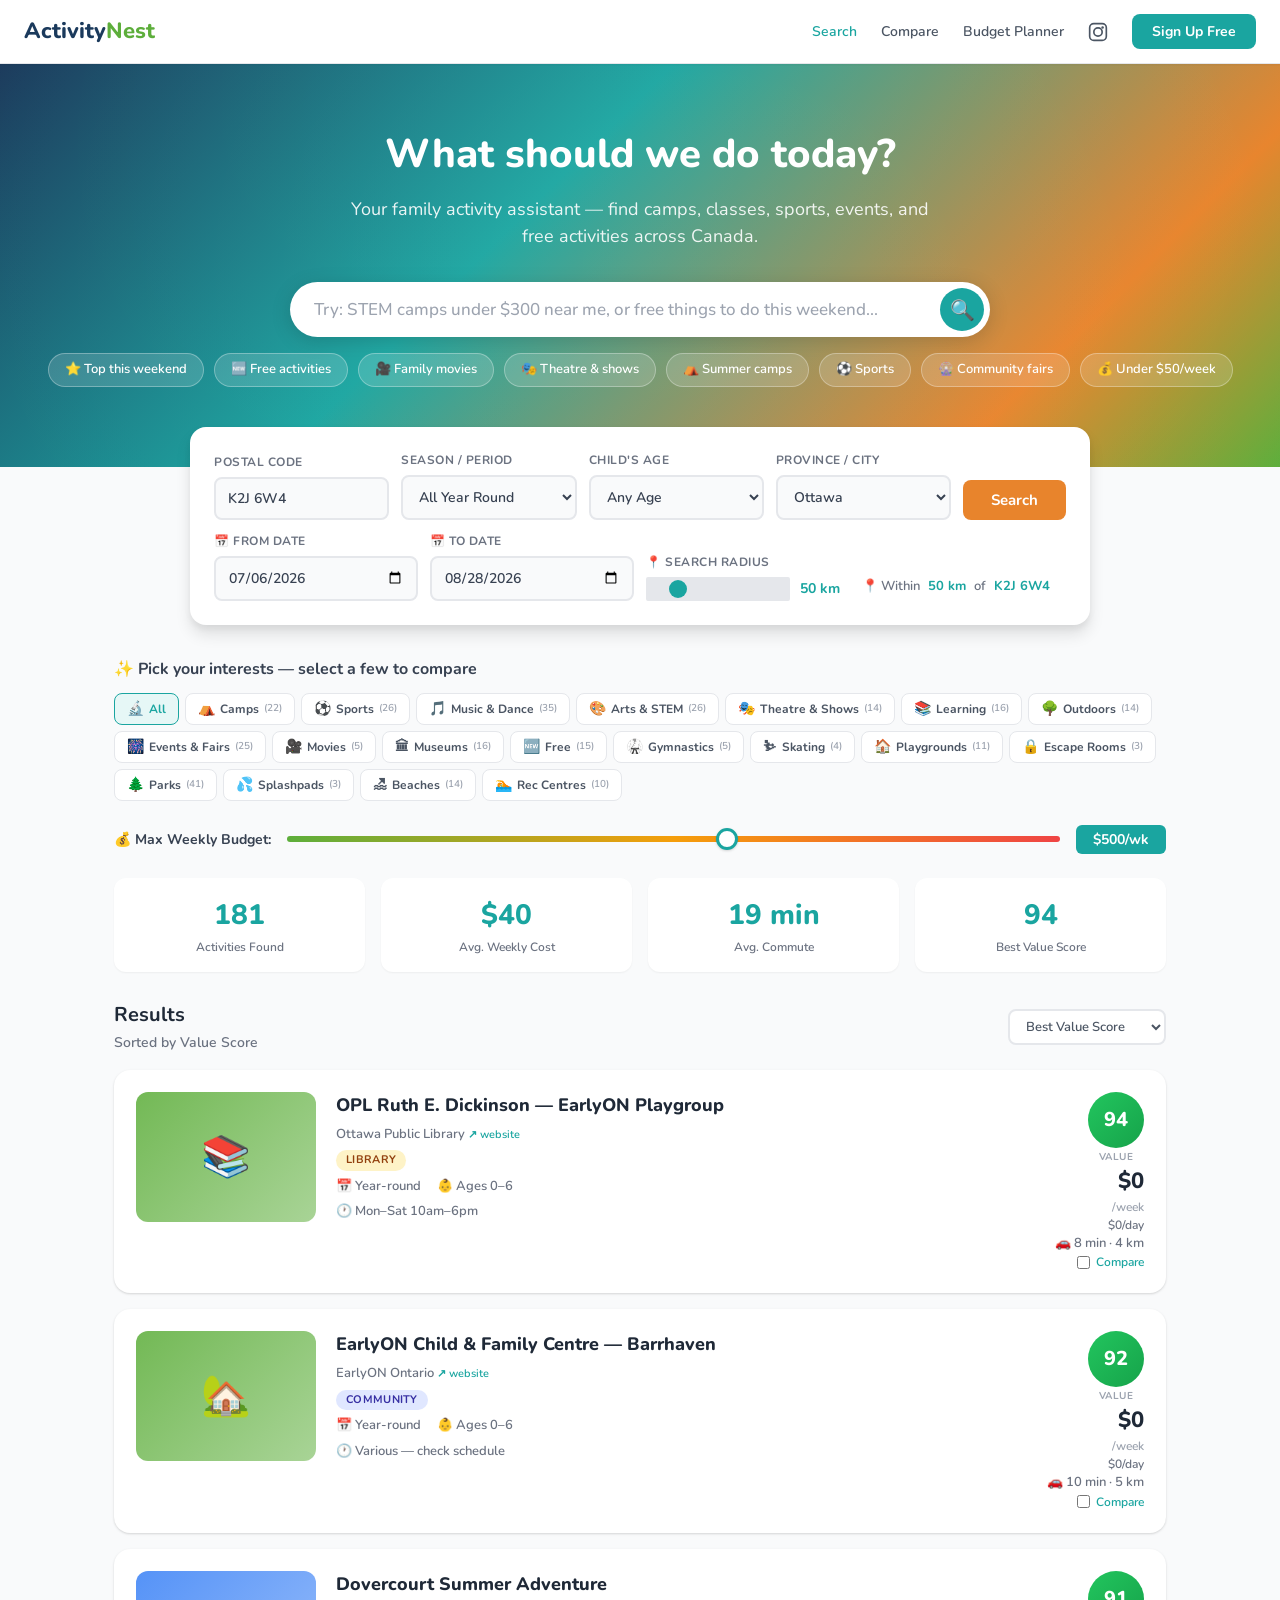
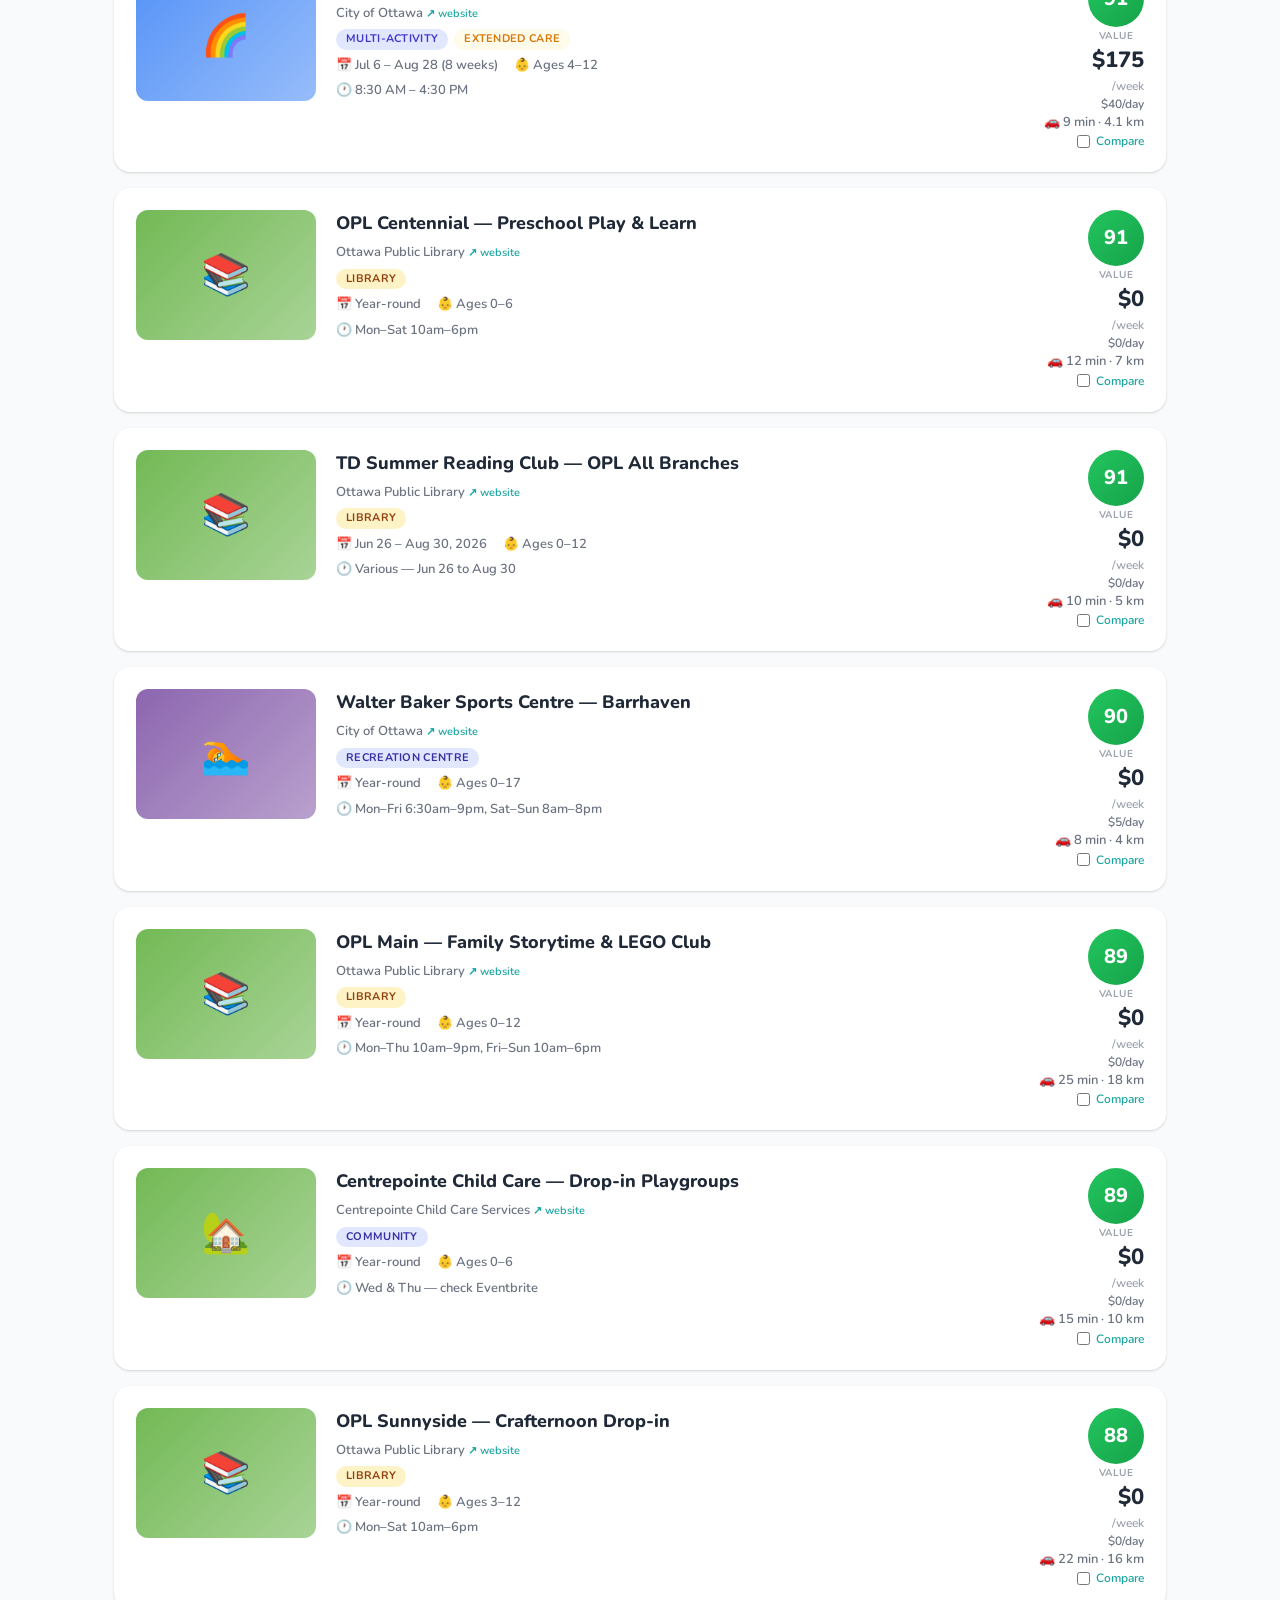
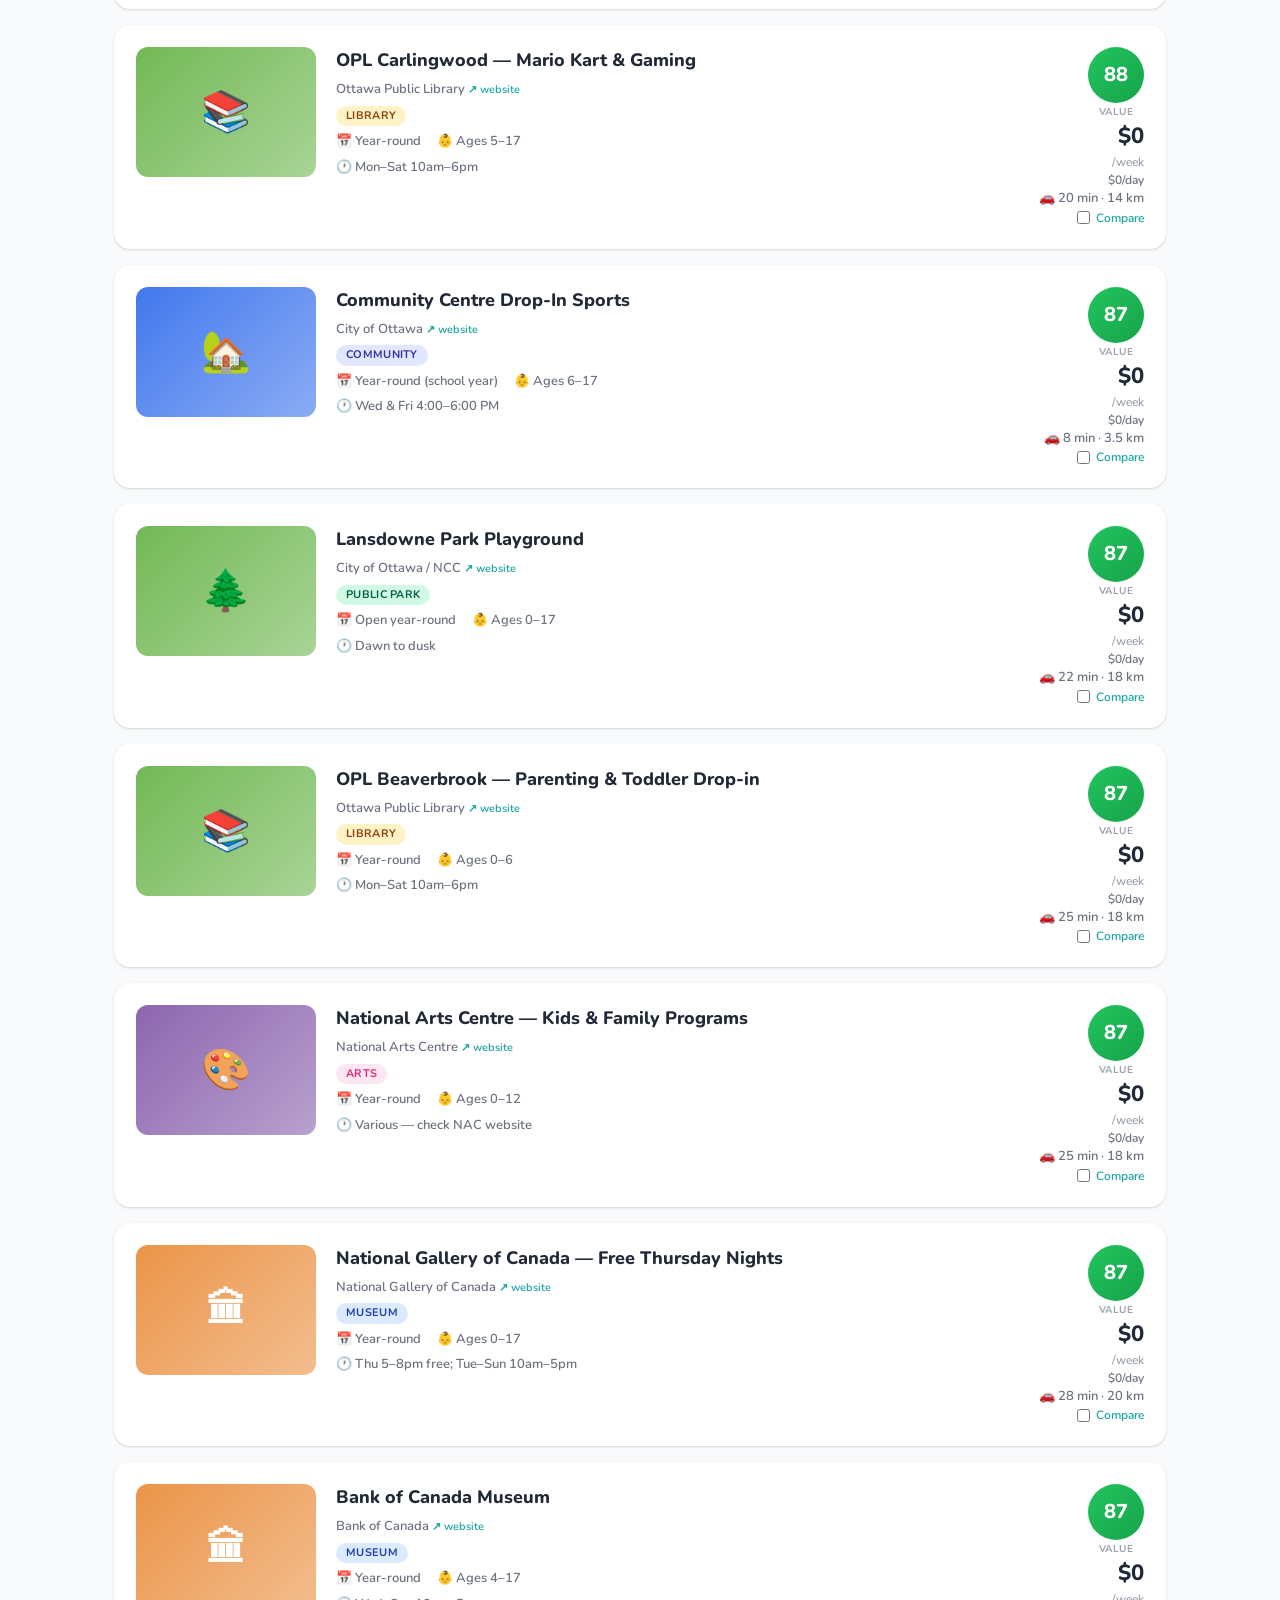
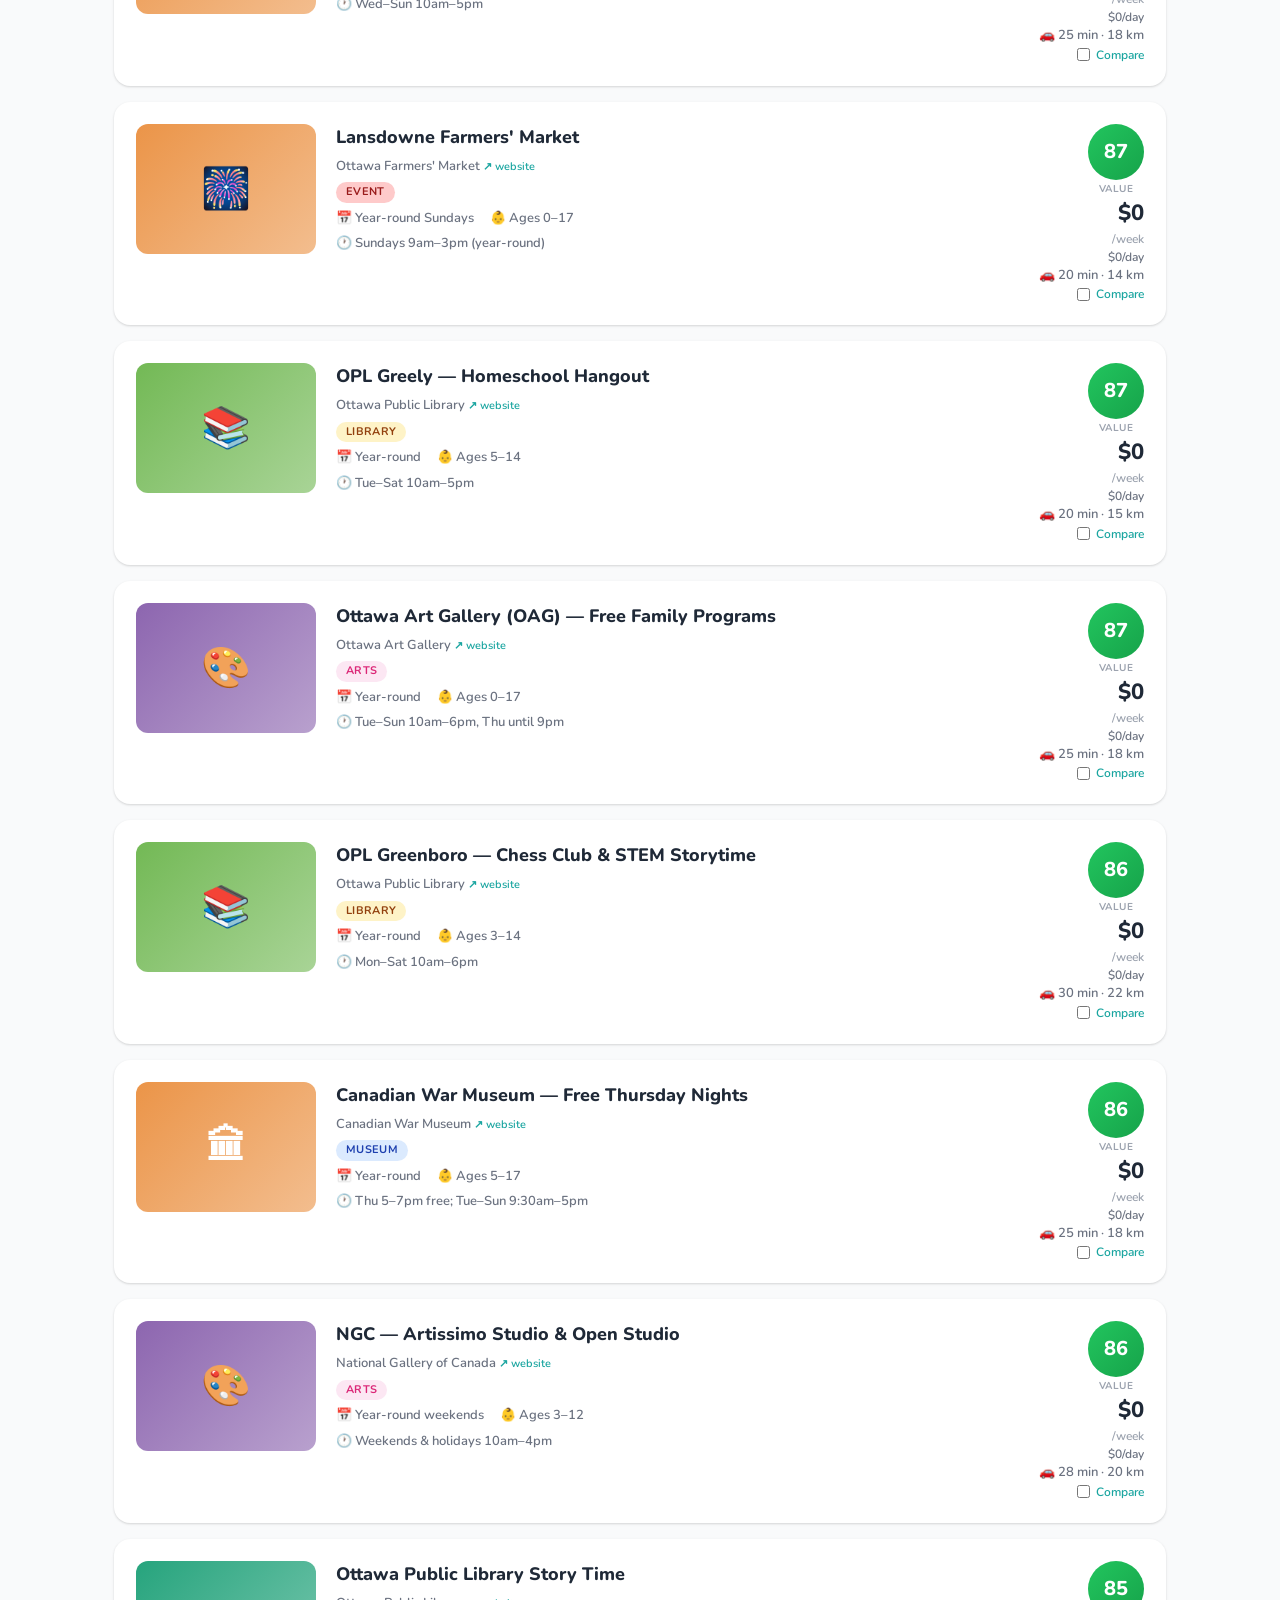
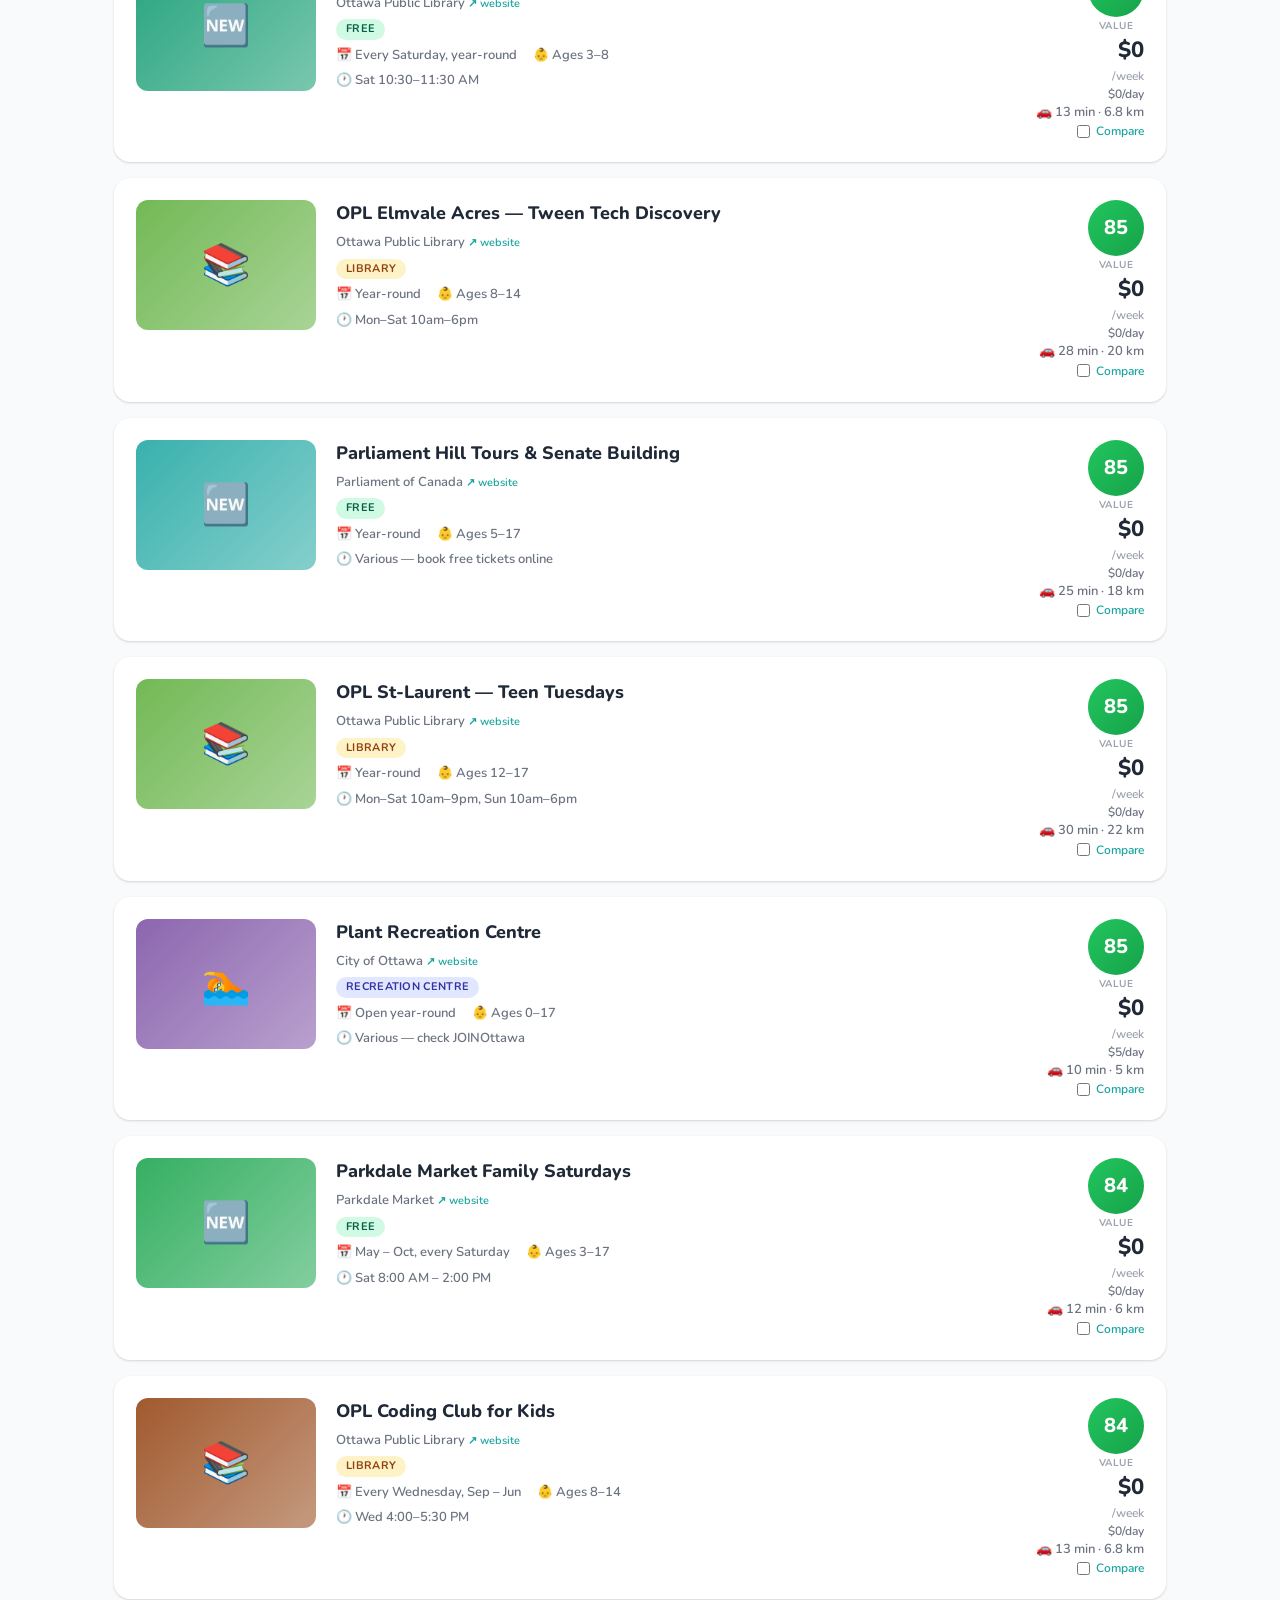
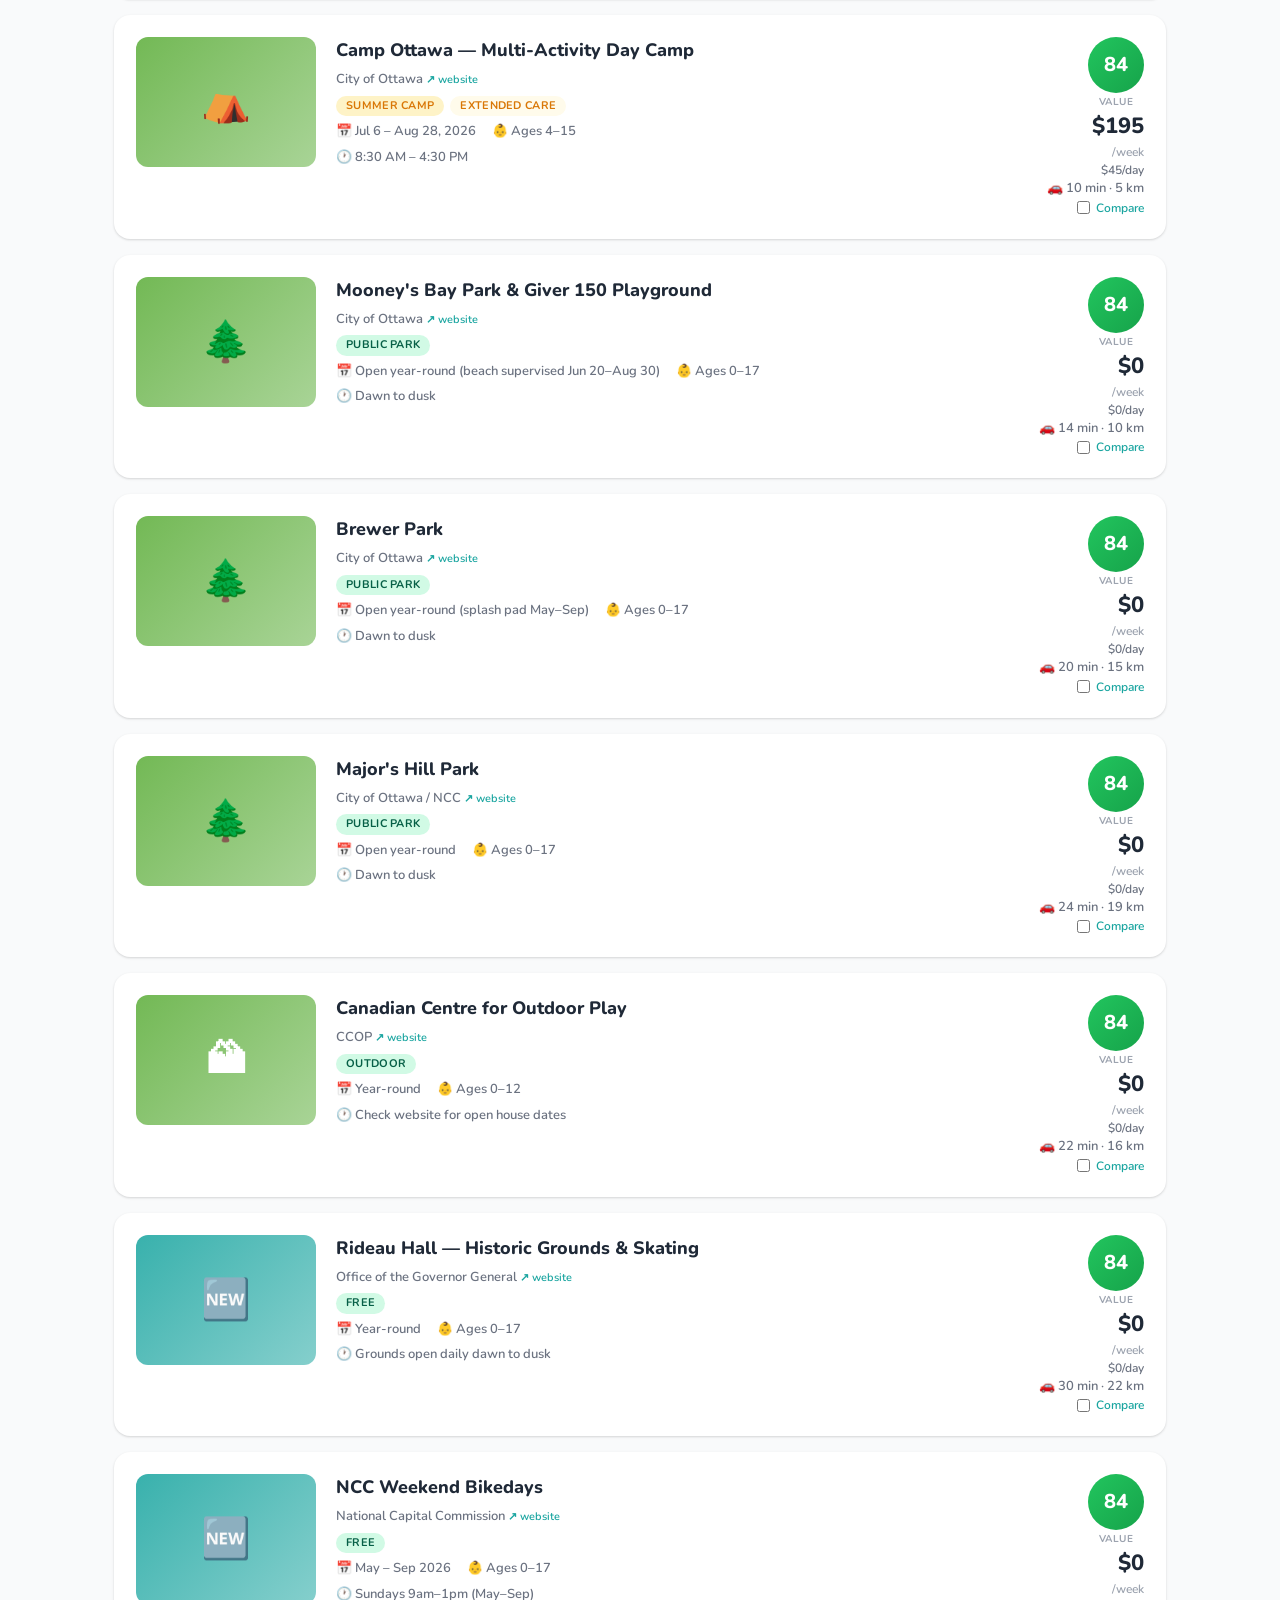
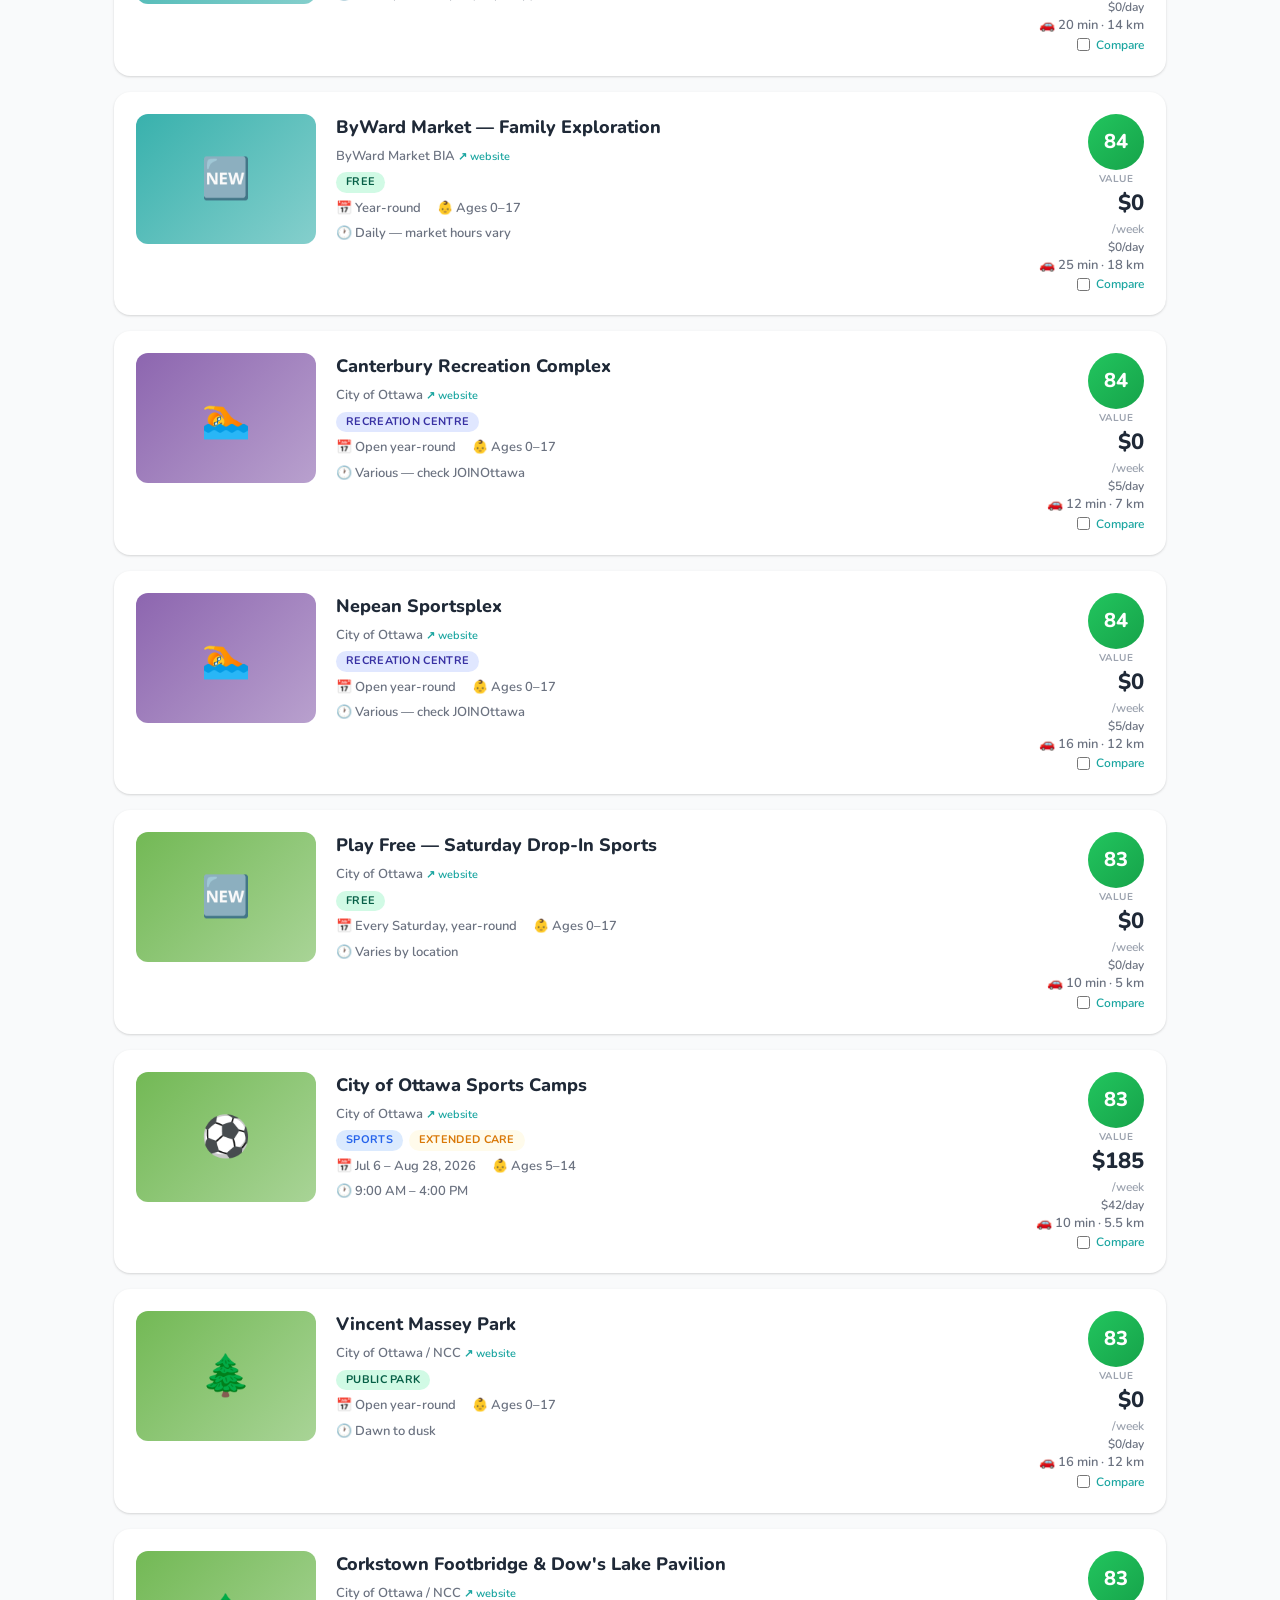
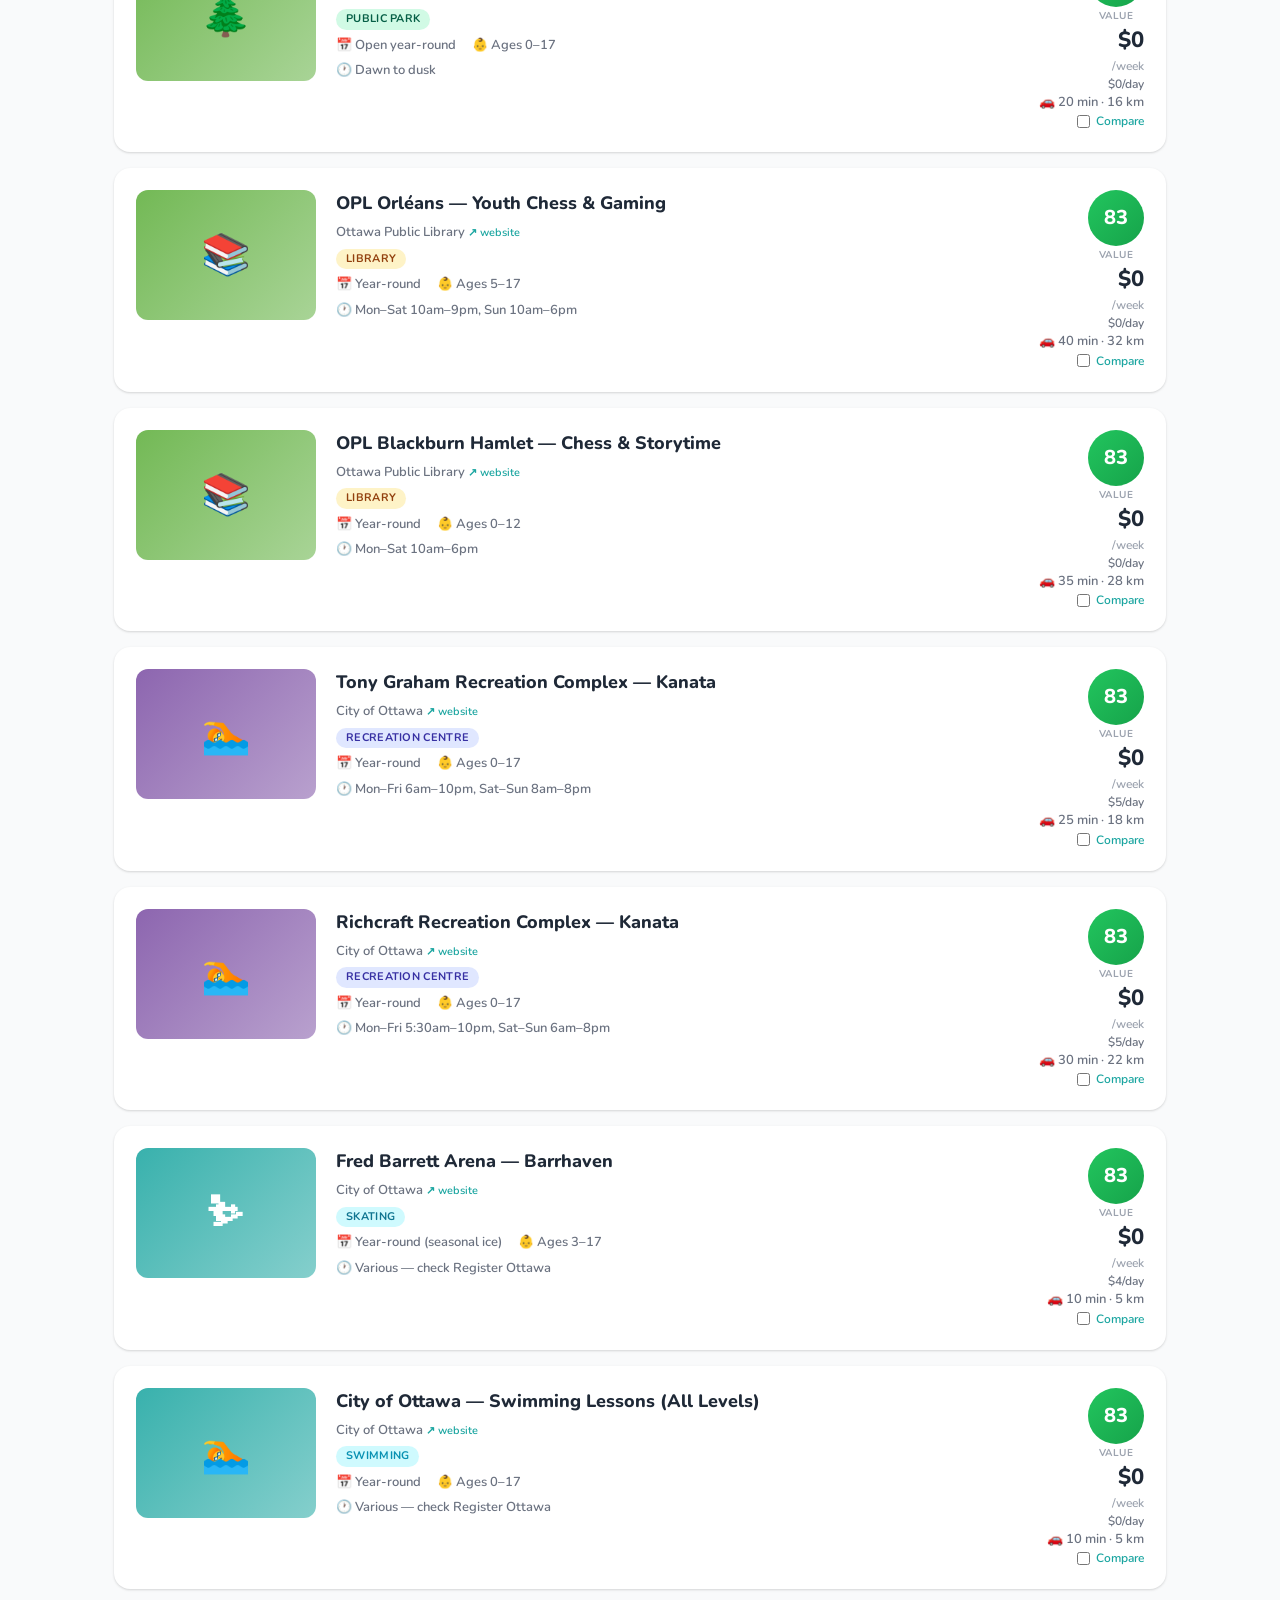
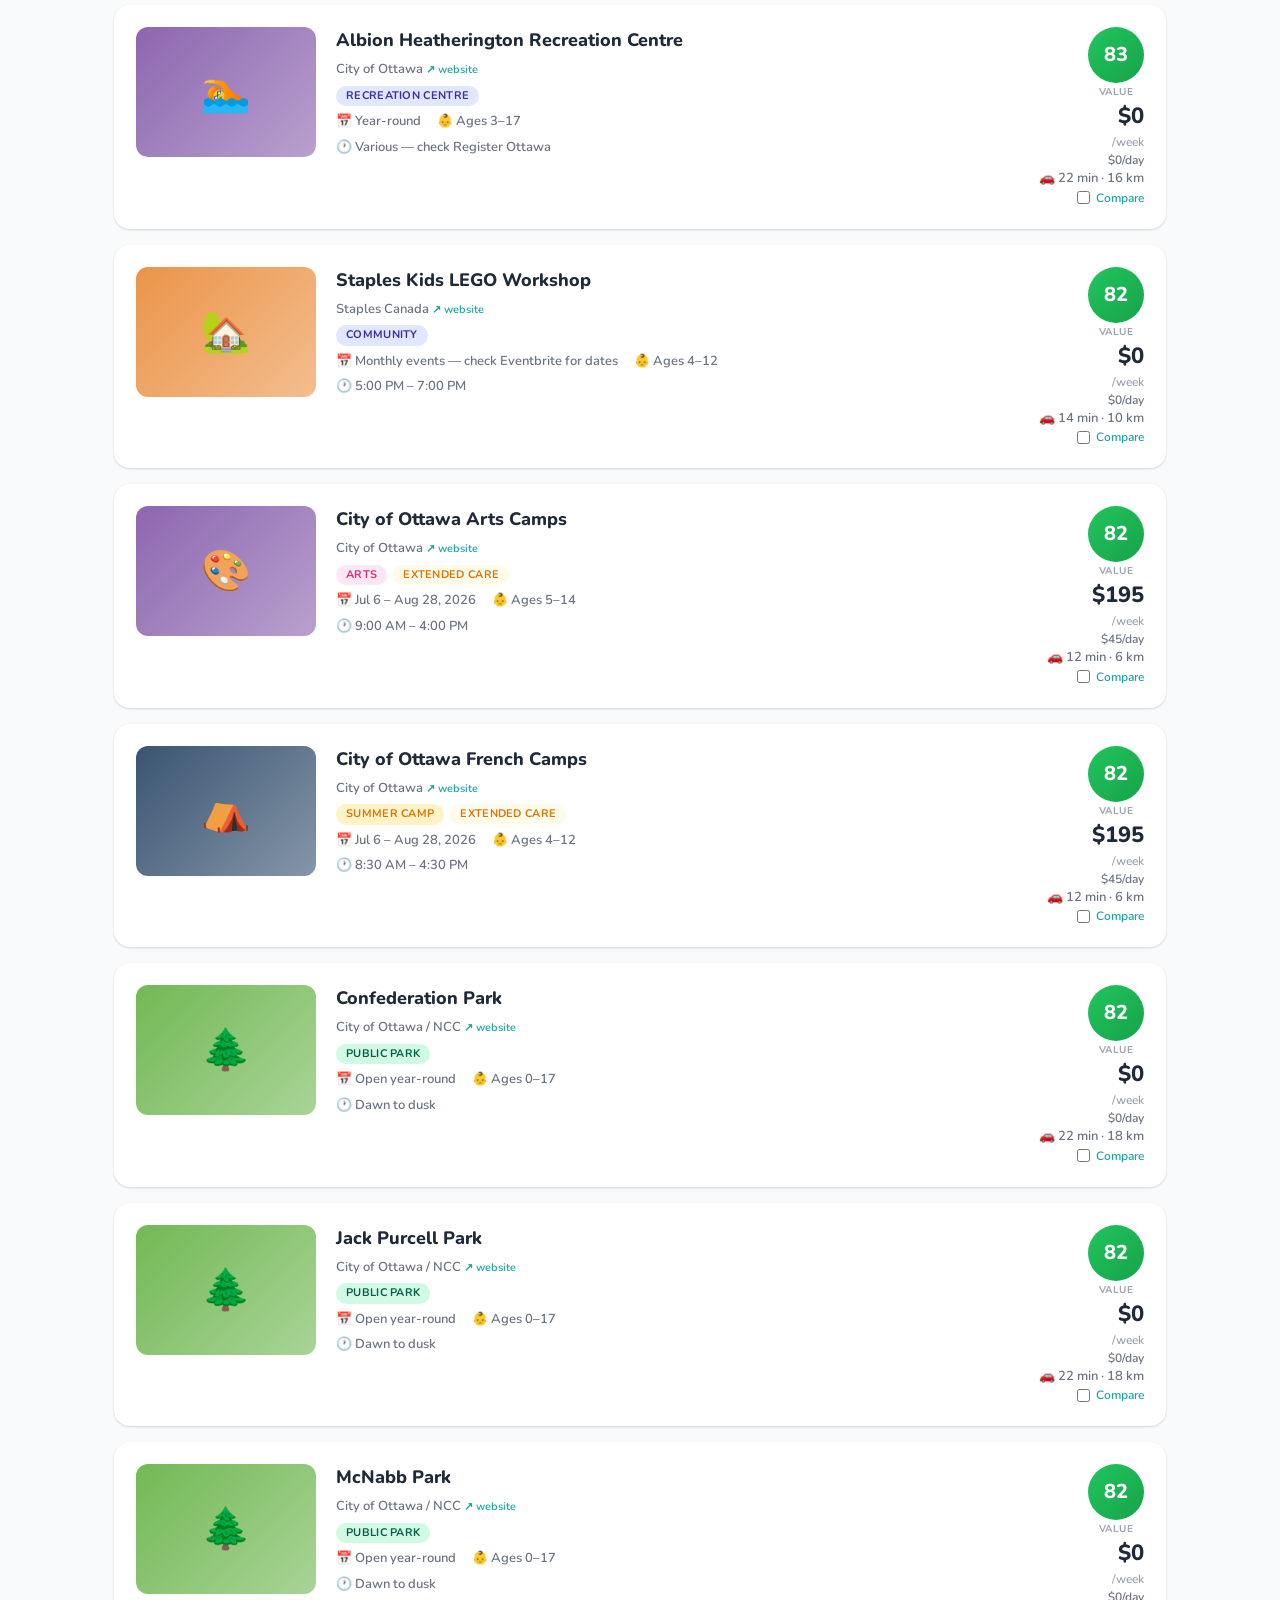
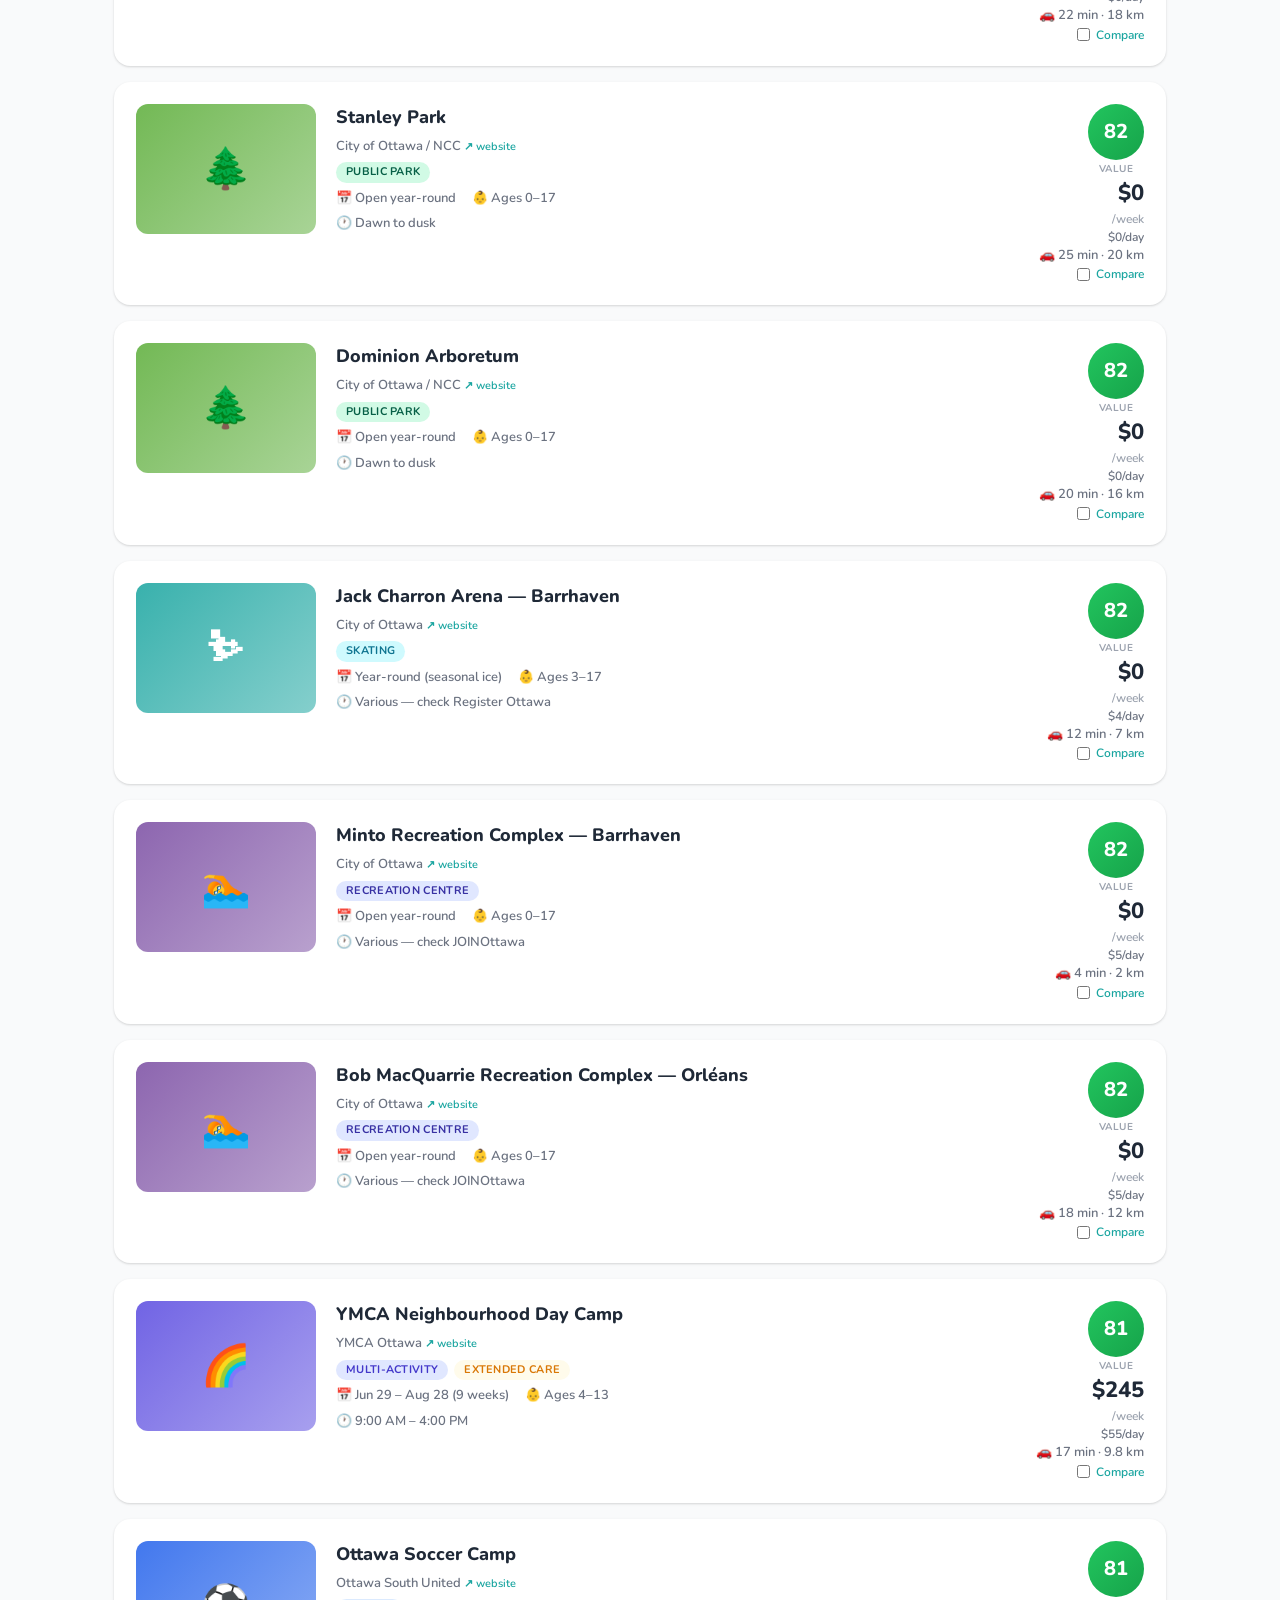
==== index.html @ f9b139c6 "Add website prototype: index.html, styles.css, script.js" ====
<!DOCTYPE html>
<html lang="en">
<head>
<meta charset="UTF-8">
<meta name="viewport" content="width=device-width, initial-scale=1.0">
<title>ActivityNest — Explore · Plan · Thrive</title>
<link href="https://fonts.googleapis.com/css2?family=Nunito:wght@400;600;700;800&display=swap" rel="stylesheet">
<link rel="stylesheet" href="styles.css">
</head>
<body>

<nav>
  <div class="logo" onclick="showSearch()">
    <img src="activitynest-logo.png" alt="ActivityNest" onerror="this.style.display='none';this.nextElementSibling.style.display='flex'">
    <div class="logo-text" style="display:none"><span class="activity">Activity</span><span class="nest">Nest</span></div>
  </div>
  <div class="nav-links">
    <a class="active" onclick="showSearch()">Search</a>
    <a onclick="showCompare()">Compare</a>
    <a onclick="showPlanner()">Budget Planner</a>
    <a href="https://instagram.com/ActivityNest_CA" target="_blank" rel="noopener" class="social-link" title="Follow us on Instagram">
      <svg width="20" height="20" viewBox="0 0 24 24" fill="none" stroke="currentColor" stroke-width="2" stroke-linecap="round" stroke-linejoin="round"><rect x="2" y="2" width="20" height="20" rx="5"/><circle cx="12" cy="12" r="5"/><circle cx="17.5" cy="6.5" r="1.5" fill="currentColor" stroke="none"/></svg>
    </a>
    <button class="nav-btn">Sign Up Free</button>
  </div>
</nav>

<div id="searchView">
  <div class="hero">
    <img src="activitynest-logo.png" alt="ActivityNest" style="height:100px;width:auto;margin-bottom:12px;position:relative;filter:drop-shadow(0 2px 8px rgba(0,0,0,0.2))" onerror="this.style.display='none'">
    <h1>What should we do today?</h1>
    <p>Your family activity assistant — find camps, classes, sports, events, and free activities across Canada.</p>
    <div class="smart-search">
      <input type="text" class="smart-search-input" id="smartSearch" placeholder="Try: STEM camps under $300 near me, or free things to do this weekend..." oninput="handleSmartSearch(this.value)" onfocus="handleSmartSearch(this.value)" autocomplete="off">
      <button class="smart-search-btn" onclick="runSmartSearch()">&#128269;</button>
      <div class="search-suggestions" id="searchSuggestions"></div>
    </div>
    <div class="hero-quick-links">
      <a class="quick-link" onclick="quickSearch('top this weekend')">&#11088; Top this weekend</a>
      <a class="quick-link" onclick="quickSearch('free this weekend')">&#127381; Free activities</a>
      <a class="quick-link" onclick="quickSearch('movies')">&#127909; Family movies</a>
      <a class="quick-link" onclick="quickSearch('theatre shows')">&#127917; Theatre & shows</a>
      <a class="quick-link" onclick="quickSearch('summer camps')">&#9978; Summer camps</a>
      <a class="quick-link" onclick="quickSearch('sports')">&#9917; Sports</a>
      <a class="quick-link" onclick="quickSearch('fairs')">&#127905; Community fairs</a>
      <a class="quick-link" onclick="quickSearch('under $50')">&#128176; Under $50/week</a>
    </div>
  </div>

  <div class="search-box">
    <div class="search-row">
      <div class="search-field">
        <label>Postal Code</label>
        <input type="text" id="postalCode" placeholder="e.g. K2J 6W4" value="K2J 6W4" maxlength="7" oninput="filterCamps()">
      </div>
      <div class="search-field">
        <label>Season / Period</label>
        <select id="seasonFilter" onchange="filterCamps()">
          <option value="all">All Year Round</option>
          <option value="summer">Summer 2026</option>
          <option value="march">March Break 2026</option>
          <option value="pa_day">PA Days</option>
          <option value="winter">Winter Break</option>
          <option value="afterschool">After School</option>
          <option value="weekend">Weekends</option>
          <option value="yearround">Year-Round Programs</option>
        </select>
      </div>
      <div class="search-field">
        <label>Child's Age</label>
        <select id="ageFilter" onchange="filterCamps()">
          <option value="all">Any Age</option>
          <option value="3">3 years</option>
          <option value="4">4 years</option>
          <option value="5">5 years</option>
          <option value="6">6 years</option>
          <option value="7">7 years</option>
          <option value="8">8 years</option>
          <option value="9">9 years</option>
          <option value="10">10 years</option>
          <option value="11">11 years</option>
          <option value="12">12 years</option>
          <option value="13">13 years</option>
          <option value="14">14 years</option>
          <option value="15">15 years</option>
          <option value="16">16 years</option>
          <option value="17">17 years</option>
        </select>
      </div>
      <div class="search-field">
        <label>Province / City</label>
        <select id="locationFilter" onchange="filterCamps()">
          <option value="all">All Canada</option>
          <optgroup label="Ontario">
            <option value="ON">All Ontario</option>
            <option value="ottawa" selected>Ottawa</option>
            <option value="toronto">Toronto</option>
          </optgroup>
          <optgroup label="Quebec">
            <option value="QC">All Quebec</option>
            <option value="montreal">Montreal</option>
            <option value="gatineau">Gatineau</option>
          </optgroup>
          <optgroup label="British Columbia">
            <option value="BC">All BC</option>
            <option value="vancouver">Vancouver</option>
          </optgroup>
          <optgroup label="Alberta">
            <option value="AB">All Alberta</option>
            <option value="calgary">Calgary</option>
            <option value="edmonton">Edmonton</option>
          </optgroup>
          <optgroup label="Manitoba">
            <option value="MB">All Manitoba</option>
            <option value="winnipeg">Winnipeg</option>
          </optgroup>
          <optgroup label="Nova Scotia">
            <option value="NS">All Nova Scotia</option>
            <option value="halifax">Halifax</option>
          </optgroup>
          <optgroup label="Saskatchewan">
            <option value="SK">All Saskatchewan</option>
          </optgroup>
          <optgroup label="New Brunswick">
            <option value="NB">All New Brunswick</option>
          </optgroup>
          <optgroup label="Newfoundland">
            <option value="NL">All Newfoundland</option>
          </optgroup>
          <optgroup label="PEI">
            <option value="PE">All PEI</option>
          </optgroup>
        </select>
      </div>
      <button class="search-btn" onclick="filterCamps()">Search</button>
    </div>
    <div class="search-row-2" style="grid-template-columns: 1fr 1fr 1fr 1fr;">
      <div class="search-field">
        <label>&#128197; From Date</label>
        <input type="date" id="dateFrom" value="2026-07-06" onchange="filterCamps()">
      </div>
      <div class="search-field">
        <label>&#128197; To Date</label>
        <input type="date" id="dateTo" value="2026-08-28" onchange="filterCamps()">
      </div>
      <div class="search-field">
        <label>&#128205; Search Radius</label>
        <div class="radius-control">
          <input type="range" id="radiusSlider" min="2" max="500" value="50" step="1" oninput="updateRadius()">
          <span class="radius-value" id="radiusDisplay">50 km</span>
        </div>
      </div>
      <div class="search-field" style="display:flex;align-items:end;gap:8px;font-size:13px;color:var(--gray-500);font-weight:600;padding-bottom:4px">
        &#128205; Within <strong id="radiusText" style="color:var(--teal)">50 km</strong> of <strong id="postalText" style="color:var(--teal)">K2J 6W4</strong>
      </div>
    </div>
  </div>

  <div class="interest-section">
    <div class="interest-header">
      <h3>&#10024; Pick your interests — select a few to compare</h3>
      <button class="interest-compare-btn" id="interestCompareBtn" onclick="compareInterests()">Compare Selected <span id="interestCount"></span></button>
    </div>
    <div class="cat-grid" id="interestGrid"></div>
  </div>


  <div class="budget-control">
    <label>&#128176; Max Weekly Budget:</label>
    <input type="range" id="budgetSlider" min="100" max="800" value="500" step="25" oninput="updateBudget()">
    <div class="budget-value" id="budgetDisplay">$500/wk</div>
  </div>

  <div class="stats-bar" id="statsBar">
    <div class="stat-card">
      <div class="stat-number" id="statTotal">15</div>
      <div class="stat-label">Activities Found</div>
    </div>
    <div class="stat-card">
      <div class="stat-number" id="statAvgPrice">$285</div>
      <div class="stat-label">Avg. Weekly Cost</div>
    </div>
    <div class="stat-card">
      <div class="stat-number" id="statAvgCommute">18 min</div>
      <div class="stat-label">Avg. Commute</div>
    </div>
    <div class="stat-card">
      <div class="stat-number" id="statBestValue">92</div>
      <div class="stat-label">Best Value Score</div>
    </div>
  </div>

  <div class="results-container">
    <div class="results-header">
      <div>
        <h2>Results</h2>
        <span class="results-count" id="resultsCount">Sorted by Value Score</span>
      </div>
      <select class="sort-select" id="sortSelect" onchange="filterCamps()">
        <option value="score">Best Value Score</option>
        <option value="price_low">Price: Low to High</option>
        <option value="price_high">Price: High to Low</option>
        <option value="commute">Shortest Commute</option>
        <option value="rating">Highest Rated</option>
      </select>
    </div>
    <div id="campResults"></div>
  </div>
</div>

<div id="compareView" class="compare-view">
  <button class="back-btn" onclick="showSearch()">&#8592; Back to Results</button>
  <h2 style="margin-bottom: 4px;">Side-by-Side Comparison</h2>
  <p style="color:var(--gray-500);font-size:14px;margin-bottom:20px">Compare activities across any category — sports vs music, camps vs tutoring, free vs paid.</p>
  <div id="compareContent"></div>
</div>

<div id="plannerView" class="planner-view">
  <button class="back-btn" onclick="showSearch()">&#8592; Back to Results</button>
  <h2 style="margin-bottom: 20px;">Budget Planner</h2>

  <div class="children-tabs" id="childrenTabs"></div>

  <div class="planner-top">
    <div class="planner-card">
      <h3>&#128176; Family Budget</h3>
      <div class="budget-input-row">
        <label>Total Budget</label>
        <span style="font-size:18px;font-weight:800;color:var(--gray-700)">$</span>
        <input type="number" id="totalBudget" value="2000" min="0" step="100" onchange="updatePlanner()">
      </div>
      <div class="budget-meter">
        <div class="budget-meter-fill" id="budgetMeterFill" style="width:0%;background:var(--green)"></div>
      </div>
      <div class="budget-summary">
        <span>Spent: <strong id="budgetSpent">$0</strong></span>
        <span>Remaining: <strong id="budgetRemaining">$2,000</strong></span>
      </div>
      <div class="budget-remaining" id="budgetRemainingBig" style="color:var(--green)">$2,000 left</div>
    </div>

    <div class="planner-card">
      <h3>&#128200; Spending by Category</h3>
      <div id="categoryChart"></div>
    </div>
  </div>

  <div class="planner-calendar">
    <div class="calendar-header">
      <h3>&#128197; Weekly Schedule</h3>
      <div class="calendar-nav">
        <button onclick="calendarPrev()">&#9664;</button>
        <span id="calendarWeekLabel">Jul 6 – Jul 12, 2026</span>
        <button onclick="calendarNext()">&#9654;</button>
      </div>
    </div>
    <div class="calendar-grid" id="calendarGrid"></div>
    <div style="margin-top:12px;font-size:12px;color:var(--gray-400);font-weight:600">
      &#128161; Click any cell to add an activity from your saved results. Click &#10005; to remove.
    </div>
  </div>

  <div class="planner-bottom">
    <div class="planned-list">
      <h3 style="font-size:16px;color:var(--gray-700);margin-bottom:12px">&#128203; Planned Activities</h3>
      <div id="plannedItems"></div>
    </div>
    <div class="planner-card">
      <h3>&#128101; Cost Per Child</h3>
      <div id="perChildChart"></div>
    </div>
  </div>
</div>

<div class="compare-bar" id="compareBar">
  <div class="compare-bar-left">
    <div class="compare-bar-info">Compare (<span id="compareCount">0</span>)</div>
    <div class="compare-bar-items" id="compareBarItems"></div>
  </div>
  <button class="compare-bar-clear" onclick="clearCompare()">Clear</button>
  <button class="compare-bar-btn" onclick="showCompare()">Compare Now &#8594;</button>
</div>

<div class="modal-overlay" id="detailModal">
  <div class="modal">
    <div class="modal-header">
      <div>
        <div class="camp-name" id="modalName"></div>
        <div class="camp-provider" id="modalProvider" style="margin-top:4px"></div>
      </div>
      <button class="modal-close" onclick="closeModal()">&times;</button>
    </div>
    <div class="modal-body" id="modalBody"></div>
  </div>
</div>

<script src="script.js"></script>
</body>
</html>
---- styles.css ----
:root {
  --primary: #1B3A5C;
  --primary-light: #2A5580;
  --primary-bg: #E8EFF6;
  --accent: #E8842C;
  --accent-light: #F09D4E;
  --green: #5DAE3B;
  --green-bg: #EFF7EB;
  --yellow: #F59E0B;
  --yellow-bg: #FFFBEB;
  --red: #EF4444;
  --blue: #2E8BC0;
  --blue-bg: #E8F4FA;
  --teal: #1AA5A0;
  --teal-bg: #E6F7F6;
  --purple: #7B4EA3;
  --purple-bg: #F3EDF8;
  --brown: #6B4226;
  --gray-50: #F9FAFB;
  --gray-100: #F3F4F6;
  --gray-200: #E5E7EB;
  --gray-300: #D1D5DB;
  --gray-400: #9CA3AF;
  --gray-500: #6B7280;
  --gray-600: #4B5563;
  --gray-700: #374151;
  --gray-800: #1F2937;
  --shadow-sm: 0 1px 2px rgba(0,0,0,0.05);
  --shadow: 0 1px 3px rgba(0,0,0,0.1), 0 1px 2px rgba(0,0,0,0.06);
  --shadow-md: 0 4px 6px rgba(0,0,0,0.07), 0 2px 4px rgba(0,0,0,0.06);
  --shadow-lg: 0 10px 15px rgba(0,0,0,0.1), 0 4px 6px rgba(0,0,0,0.05);
  --radius: 12px;
  --radius-lg: 16px;
}

* { margin: 0; padding: 0; box-sizing: border-box; }

body {
  font-family: 'Nunito', sans-serif;
  background: var(--gray-50);
  color: var(--gray-800);
  line-height: 1.5;
}

/* ─── NAV ─── */
nav {
  background: white;
  border-bottom: 1px solid var(--gray-200);
  padding: 0 24px;
  height: 64px;
  display: flex;
  align-items: center;
  justify-content: space-between;
  position: sticky;
  top: 0;
  z-index: 100;
  box-shadow: var(--shadow-sm);
}
.logo {
  display: flex;
  align-items: center;
  gap: 0;
  text-decoration: none;
  cursor: pointer;
}
.logo img {
  height: 44px;
  width: auto;
}
.logo-text {
  font-size: 22px;
  font-weight: 800;
  display: flex;
  align-items: baseline;
}
.logo-text .activity { color: var(--primary); }
.logo-text .nest { color: var(--green); }
.nav-links { display: flex; gap: 24px; align-items: center; }
.nav-links a {
  text-decoration: none;
  color: var(--gray-600);
  font-weight: 600;
  font-size: 14px;
  cursor: pointer;
  transition: color 0.2s;
}
.nav-links a:hover, .nav-links a.active { color: var(--teal); }
.nav-btn {
  background: var(--teal);
  color: white;
  border: none;
  padding: 8px 20px;
  border-radius: 8px;
  font-family: inherit;
  font-weight: 700;
  font-size: 14px;
  cursor: pointer;
  transition: background 0.2s;
}
.nav-btn:hover { background: #15908B; }
.social-link {
  color: var(--gray-500);
  transition: color 0.2s;
  display: flex;
  align-items: center;
}
.social-link:hover { color: #E1306C; }

/* ─── HERO ─── */
.hero {
  background: linear-gradient(135deg, var(--primary) 0%, var(--teal) 40%, var(--accent) 80%, var(--green) 100%);
  padding: 60px 24px 80px;
  text-align: center;
  color: white;
  position: relative;
  overflow: hidden;
}
.hero::before {
  content: '';
  position: absolute;
  top: -50%;
  left: -50%;
  width: 200%;
  height: 200%;
  background: radial-gradient(circle, rgba(255,255,255,0.05) 0%, transparent 60%);
}
.hero h1 {
  font-size: 40px;
  font-weight: 800;
  margin-bottom: 12px;
  position: relative;
}
.hero p {
  font-size: 18px;
  opacity: 0.9;
  max-width: 600px;
  margin: 0 auto 32px;
  position: relative;
}

/* ─── SMART SEARCH BAR ─── */
.smart-search {
  max-width: 700px;
  margin: 0 auto;
  position: relative;
}
.smart-search-input {
  width: 100%;
  padding: 16px 56px 16px 24px;
  border: none;
  border-radius: 50px;
  font-family: inherit;
  font-size: 17px;
  font-weight: 600;
  color: var(--gray-800);
  box-shadow: 0 4px 20px rgba(0,0,0,0.15);
  outline: none;
  transition: box-shadow 0.3s;
}
.smart-search-input::placeholder { color: var(--gray-400); font-weight: 500; }
.smart-search-input:focus { box-shadow: 0 4px 30px rgba(0,0,0,0.25); }
.smart-search-btn {
  position: absolute;
  right: 6px;
  top: 6px;
  bottom: 6px;
  width: 44px;
  border: none;
  border-radius: 50%;
  background: var(--teal);
  color: white;
  font-size: 20px;
  cursor: pointer;
  display: flex;
  align-items: center;
  justify-content: center;
  transition: background 0.2s;
}
.smart-search-btn:hover { background: #15908B; }
.search-suggestions {
  position: absolute;
  top: 100%;
  left: 0;
  right: 0;
  background: white;
  border-radius: 16px;
  box-shadow: var(--shadow-lg);
  margin-top: 8px;
  padding: 8px;
  display: none;
  z-index: 50;
  max-height: 320px;
  overflow-y: auto;
}
.search-suggestions.open { display: block; }
.suggestion-item {
  padding: 10px 16px;
  border-radius: 10px;
  cursor: pointer;
  display: flex;
  align-items: center;
  gap: 10px;
  transition: background 0.15s;
}
.suggestion-item:hover { background: var(--gray-50); }
.suggestion-emoji { font-size: 20px; width: 28px; text-align: center; }
.suggestion-text { flex: 1; }
.suggestion-title { font-size: 14px; font-weight: 700; color: var(--gray-800); }
.suggestion-sub { font-size: 12px; color: var(--gray-400); }
.hero-quick-links {
  display: flex;
  gap: 10px;
  justify-content: center;
  flex-wrap: wrap;
  margin-top: 16px;
  position: relative;
}
.quick-link {
  padding: 6px 16px;
  border-radius: 20px;
  background: rgba(255,255,255,0.15);
  border: 1px solid rgba(255,255,255,0.3);
  color: white;
  font-size: 13px;
  font-weight: 600;
  cursor: pointer;
  transition: background 0.2s;
  text-decoration: none;
}
.quick-link:hover { background: rgba(255,255,255,0.3); }

/* ─── INTEREST PICKER ─── */
.interest-section {
  max-width: 1100px;
  margin: 0 auto 24px;
  padding: 0 24px;
}
.interest-header {
  display: flex;
  justify-content: space-between;
  align-items: center;
  margin-bottom: 12px;
}
.interest-header h3 {
  font-size: 16px;
  color: var(--gray-700);
}
.interest-compare-btn {
  background: var(--accent);
  color: white;
  border: none;
  padding: 8px 20px;
  border-radius: 8px;
  font-family: inherit;
  font-weight: 700;
  font-size: 13px;
  cursor: pointer;
  transition: background 0.2s;
  display: none;
}
.interest-compare-btn.visible { display: inline-flex; align-items: center; gap: 6px; }
.interest-compare-btn:hover { background: var(--accent-light); }
/* shared style for both interest picker and filter chips */
.cat-grid {
  display: flex;
  gap: 6px;
  flex-wrap: wrap;
}
.cat-item {
  background: white;
  border: 1.5px solid var(--gray-200);
  border-radius: 8px;
  padding: 6px 12px;
  cursor: pointer;
  transition: all 0.15s;
  user-select: none;
  display: flex;
  align-items: center;
  gap: 5px;
  font-size: 12px;
  font-weight: 700;
  color: var(--gray-600);
  white-space: nowrap;
}
.cat-item:hover { border-color: var(--teal); color: var(--teal); }
.cat-item.active,
.cat-item.selected { border-color: var(--teal); background: var(--teal-bg); color: var(--teal); }
.cat-item .emoji { font-size: 14px; line-height: 1; }
.cat-item .count { font-size: 10px; color: var(--gray-400); font-weight: 600; }

/* ─── SEARCH BOX ─── */
.search-box {
  background: white;
  border-radius: var(--radius-lg);
  padding: 24px;
  max-width: 900px;
  margin: -40px auto 32px;
  position: relative;
  z-index: 10;
  box-shadow: var(--shadow-lg);
}
.search-row {
  display: grid;
  grid-template-columns: 1fr 1fr 1fr 1fr auto;
  gap: 12px;
  align-items: end;
}
.search-row-2 {
  display: grid;
  grid-template-columns: 1fr 1fr;
  gap: 12px;
  align-items: end;
  margin-top: 12px;
}
.radius-control {
  display: flex;
  align-items: center;
  gap: 10px;
}
.radius-control input[type="range"] {
  flex: 1;
  -webkit-appearance: none;
  height: 4px;
  border-radius: 2px;
  background: var(--gray-200);
  outline: none;
}
.radius-control input[type="range"]::-webkit-slider-thumb {
  -webkit-appearance: none;
  width: 18px;
  height: 18px;
  border-radius: 50%;
  background: var(--teal);
  cursor: pointer;
}
.radius-value {
  font-weight: 700;
  font-size: 14px;
  color: var(--teal);
  min-width: 50px;
}
.search-field label {
  display: block;
  font-size: 12px;
  font-weight: 700;
  color: var(--gray-500);
  text-transform: uppercase;
  letter-spacing: 0.5px;
  margin-bottom: 6px;
}
.search-field select,
.search-field input {
  width: 100%;
  padding: 10px 12px;
  border: 2px solid var(--gray-200);
  border-radius: 8px;
  font-family: inherit;
  font-size: 14px;
  font-weight: 600;
  color: var(--gray-700);
  background: var(--gray-50);
  transition: border-color 0.2s;
}
.search-field select:focus,
.search-field input:focus {
  outline: none;
  border-color: var(--teal);
  background: white;
}
.search-btn {
  background: var(--accent);
  color: white;
  border: none;
  padding: 10px 28px;
  border-radius: 8px;
  font-family: inherit;
  font-weight: 700;
  font-size: 15px;
  cursor: pointer;
  transition: background 0.2s;
  white-space: nowrap;
}
.search-btn:hover { background: var(--accent-light); }


/* ─── BUDGET SLIDER ─── */
.budget-control {
  max-width: 1100px;
  margin: 0 auto 24px;
  padding: 0 24px;
  display: flex;
  align-items: center;
  gap: 16px;
}
.budget-control label {
  font-size: 14px;
  font-weight: 700;
  color: var(--gray-700);
  white-space: nowrap;
}
.budget-control input[type="range"] {
  flex: 1;
  -webkit-appearance: none;
  height: 6px;
  border-radius: 3px;
  background: linear-gradient(to right, var(--green) 0%, var(--yellow) 50%, var(--red) 100%);
  outline: none;
}
.budget-control input[type="range"]::-webkit-slider-thumb {
  -webkit-appearance: none;
  width: 22px;
  height: 22px;
  border-radius: 50%;
  background: white;
  border: 3px solid var(--teal);
  cursor: pointer;
  box-shadow: var(--shadow);
}
.budget-value {
  background: var(--teal);
  color: white;
  padding: 4px 14px;
  border-radius: 6px;
  font-weight: 700;
  font-size: 14px;
  min-width: 90px;
  text-align: center;
}

/* ─── RESULTS ─── */
.results-container {
  max-width: 1100px;
  margin: 0 auto;
  padding: 0 24px 60px;
}
.results-header {
  display: flex;
  justify-content: space-between;
  align-items: center;
  margin-bottom: 16px;
}
.results-header h2 { font-size: 20px; color: var(--gray-800); }
.results-count { color: var(--gray-500); font-size: 14px; font-weight: 600; }
.sort-select {
  padding: 6px 12px;
  border: 2px solid var(--gray-200);
  border-radius: 8px;
  font-family: inherit;
  font-size: 13px;
  font-weight: 600;
  color: var(--gray-600);
  background: white;
}

/* ─── CAMP CARD ─── */
.camp-card {
  background: white;
  border-radius: var(--radius-lg);
  padding: 20px;
  margin-bottom: 16px;
  box-shadow: var(--shadow);
  display: grid;
  grid-template-columns: 180px 1fr auto;
  gap: 20px;
  transition: box-shadow 0.2s, transform 0.2s;
  cursor: pointer;
  border: 2px solid transparent;
}
.camp-card:hover {
  box-shadow: var(--shadow-lg);
  transform: translateY(-2px);
  border-color: var(--teal-bg);
}
.camp-image {
  width: 180px;
  height: 130px;
  border-radius: var(--radius);
  object-fit: cover;
  display: flex;
  align-items: center;
  justify-content: center;
  font-size: 40px;
  color: white;
  font-weight: 800;
  position: relative;
  overflow: hidden;
}
.camp-info { display: flex; flex-direction: column; gap: 6px; }
.camp-name { font-size: 18px; font-weight: 800; color: var(--gray-800); }
.camp-provider { font-size: 13px; color: var(--gray-500); font-weight: 600; }
.camp-tags { display: flex; gap: 6px; flex-wrap: wrap; }
.camp-tag {
  padding: 2px 10px;
  border-radius: 12px;
  font-size: 11px;
  font-weight: 700;
  text-transform: uppercase;
  letter-spacing: 0.3px;
}
.tag-sports { background: #DBEAFE; color: #2563EB; }
.tag-stem { background: #FEE2E2; color: #DC2626; }
.tag-arts { background: #FCE7F3; color: #DB2777; }
.tag-nature { background: #D1FAE5; color: #059669; }
.tag-multi { background: #E0E7FF; color: #4338CA; }
.camp-meta {
  display: flex;
  gap: 16px;
  font-size: 13px;
  color: var(--gray-500);
  font-weight: 600;
}
.camp-meta-item { display: flex; align-items: center; gap: 4px; }
.camp-right {
  display: flex;
  flex-direction: column;
  align-items: flex-end;
  justify-content: space-between;
  min-width: 160px;
}

/* ─── VALUE SCORE ─── */
.value-score {
  display: flex;
  flex-direction: column;
  align-items: center;
  gap: 2px;
}
.value-score-circle {
  width: 56px;
  height: 56px;
  border-radius: 50%;
  display: flex;
  align-items: center;
  justify-content: center;
  font-size: 20px;
  font-weight: 800;
  color: white;
}
.score-high { background: linear-gradient(135deg, #22C55E, #16A34A); }
.score-med { background: linear-gradient(135deg, #F59E0B, #D97706); }
.score-low { background: linear-gradient(135deg, #EF4444, #DC2626); }
.value-score-label { font-size: 10px; font-weight: 700; color: var(--gray-400); text-transform: uppercase; letter-spacing: 0.5px; }

.camp-price {
  text-align: right;
}
.camp-price .amount {
  font-size: 22px;
  font-weight: 800;
  color: var(--gray-800);
}
.camp-price .period {
  font-size: 12px;
  color: var(--gray-400);
  font-weight: 600;
}
.camp-price .per-day {
  font-size: 12px;
  color: var(--gray-500);
  font-weight: 600;
}

.camp-commute {
  display: flex;
  align-items: center;
  gap: 4px;
  font-size: 13px;
  color: var(--gray-500);
  font-weight: 600;
}

.compare-check {
  display: flex;
  align-items: center;
  gap: 6px;
  font-size: 12px;
  font-weight: 600;
  color: var(--teal);
  cursor: pointer;
}
.compare-check input { accent-color: var(--teal); }

/* ─── DETAIL MODAL ─── */
.modal-overlay {
  position: fixed;
  inset: 0;
  background: rgba(0,0,0,0.5);
  z-index: 200;
  display: none;
  align-items: center;
  justify-content: center;
  padding: 24px;
}
.modal-overlay.open { display: flex; }
.modal {
  background: white;
  border-radius: var(--radius-lg);
  max-width: 700px;
  width: 100%;
  max-height: 90vh;
  overflow-y: auto;
  box-shadow: var(--shadow-lg);
}
.modal-header {
  padding: 24px 24px 0;
  display: flex;
  justify-content: space-between;
  align-items: start;
}
.modal-close {
  background: var(--gray-100);
  border: none;
  width: 32px;
  height: 32px;
  border-radius: 8px;
  font-size: 18px;
  cursor: pointer;
  color: var(--gray-500);
  display: flex;
  align-items: center;
  justify-content: center;
}
.modal-body { padding: 16px 24px 24px; }
.detail-grid {
  display: grid;
  grid-template-columns: 1fr 1fr;
  gap: 12px;
  margin: 16px 0;
}
.detail-item {
  background: var(--gray-50);
  padding: 12px 16px;
  border-radius: var(--radius);
}
.detail-item .label { font-size: 11px; font-weight: 700; color: var(--gray-400); text-transform: uppercase; letter-spacing: 0.5px; }
.detail-item .value { font-size: 16px; font-weight: 700; color: var(--gray-800); margin-top: 2px; }
.detail-item .sub { font-size: 12px; color: var(--gray-500); font-weight: 600; }

.score-breakdown {
  background: var(--gray-50);
  border-radius: var(--radius);
  padding: 16px;
  margin: 16px 0;
}
.score-breakdown h4 { font-size: 14px; margin-bottom: 12px; color: var(--gray-700); }
.score-bar-row {
  display: flex;
  align-items: center;
  gap: 10px;
  margin-bottom: 8px;
}
.score-bar-label { font-size: 12px; font-weight: 600; color: var(--gray-600); width: 110px; }
.score-bar-track {
  flex: 1;
  height: 8px;
  background: var(--gray-200);
  border-radius: 4px;
  overflow: hidden;
}
.score-bar-fill { height: 100%; border-radius: 4px; transition: width 0.5s; }
.score-bar-value { font-size: 12px; font-weight: 700; width: 30px; text-align: right; }

.register-btn {
  display: block;
  width: 100%;
  padding: 14px;
  background: var(--teal);
  color: white;
  border: none;
  border-radius: var(--radius);
  font-family: inherit;
  font-size: 16px;
  font-weight: 700;
  cursor: pointer;
  transition: background 0.2s;
  margin-top: 16px;
}
.register-btn:hover { background: #15908B; }

/* ─── COMPARE BAR ─── */
.compare-bar {
  position: fixed;
  bottom: 0;
  left: 0;
  right: 0;
  background: var(--primary);
  color: white;
  padding: 14px 24px;
  display: none;
  align-items: center;
  justify-content: space-between;
  z-index: 150;
  box-shadow: 0 -4px 12px rgba(0,0,0,0.15);
  gap: 12px;
}
.compare-bar.visible { display: flex; }
.compare-bar-left { display: flex; align-items: center; gap: 12px; flex: 1; min-width: 0; }
.compare-bar-info { font-weight: 700; font-size: 14px; white-space: nowrap; }
.compare-bar-items { display: flex; gap: 6px; flex-wrap: wrap; }
.compare-bar-tag {
  background: rgba(255,255,255,0.2);
  padding: 4px 10px;
  border-radius: 6px;
  font-size: 11px;
  font-weight: 600;
  display: flex;
  align-items: center;
  gap: 4px;
  white-space: nowrap;
}
.compare-bar-tag button {
  background: none;
  border: none;
  color: rgba(255,255,255,0.7);
  cursor: pointer;
  font-size: 13px;
  padding: 0;
  line-height: 1;
}
.compare-bar-tag button:hover { color: white; }
.compare-bar-btn {
  background: white;
  color: var(--primary);
  border: none;
  padding: 10px 24px;
  border-radius: 8px;
  font-family: inherit;
  font-weight: 700;
  font-size: 14px;
  cursor: pointer;
  white-space: nowrap;
}
.compare-bar-btn:hover { background: var(--gray-100); }
.compare-bar-clear {
  background: none;
  border: 1px solid rgba(255,255,255,0.3);
  color: white;
  padding: 10px 16px;
  border-radius: 8px;
  font-family: inherit;
  font-weight: 600;
  font-size: 13px;
  cursor: pointer;
  white-space: nowrap;
}
.compare-bar-clear:hover { background: rgba(255,255,255,0.1); }

/* ─── COMPARE VIEW ─── */
.compare-view {
  display: none;
  max-width: 1100px;
  margin: 0 auto;
  padding: 24px;
}
.compare-view.visible { display: block; }
.compare-grid {
  display: grid;
  gap: 16px;
}
.compare-table {
  width: 100%;
  border-collapse: collapse;
  background: white;
  border-radius: var(--radius-lg);
  overflow: hidden;
  box-shadow: var(--shadow);
}
.compare-table th {
  background: var(--teal);
  color: white;
  padding: 14px 16px;
  font-size: 14px;
  font-weight: 700;
  text-align: left;
}
.compare-table th:first-child { background: var(--gray-100); color: var(--gray-600); }
.compare-table td {
  padding: 12px 16px;
  border-bottom: 1px solid var(--gray-100);
  font-size: 14px;
  font-weight: 600;
}
.compare-table tr:last-child td { border-bottom: none; }
.compare-table td:first-child {
  color: var(--gray-500);
  font-weight: 700;
  background: var(--gray-50);
}
.compare-best {
  background: var(--green-bg) !important;
  color: var(--green) !important;
  font-weight: 700 !important;
}
.back-btn {
  background: var(--gray-100);
  border: none;
  padding: 8px 20px;
  border-radius: 8px;
  font-family: inherit;
  font-weight: 700;
  font-size: 14px;
  cursor: pointer;
  color: var(--gray-600);
  margin-bottom: 20px;
}

/* ─── STATS BAR ─── */
.stats-bar {
  max-width: 1100px;
  margin: 0 auto 28px;
  padding: 0 24px;
  display: grid;
  grid-template-columns: repeat(4, 1fr);
  gap: 16px;
}
.stat-card {
  background: white;
  border-radius: var(--radius);
  padding: 16px 20px;
  box-shadow: var(--shadow-sm);
  text-align: center;
}
.stat-number { font-size: 28px; font-weight: 800; color: var(--teal); }
.stat-label { font-size: 12px; font-weight: 600; color: var(--gray-500); margin-top: 2px; }

/* ─── BUDGET PLANNER ─── */
.planner-view { display: none; max-width: 1100px; margin: 0 auto; padding: 24px; }
.planner-view.visible { display: block; }

.planner-top {
  display: grid;
  grid-template-columns: 1fr 1fr;
  gap: 20px;
  margin-bottom: 24px;
}
.planner-card {
  background: white;
  border-radius: var(--radius-lg);
  padding: 20px;
  box-shadow: var(--shadow);
}
.planner-card h3 {
  font-size: 16px;
  color: var(--gray-700);
  margin-bottom: 12px;
}
.budget-input-row {
  display: flex;
  gap: 12px;
  align-items: center;
  margin-bottom: 12px;
}
.budget-input-row label {
  font-size: 13px;
  font-weight: 700;
  color: var(--gray-500);
  min-width: 100px;
}
.budget-input-row input {
  width: 120px;
  padding: 8px 12px;
  border: 2px solid var(--gray-200);
  border-radius: 8px;
  font-family: inherit;
  font-size: 16px;
  font-weight: 700;
  color: var(--gray-800);
}
.budget-meter {
  height: 12px;
  background: var(--gray-100);
  border-radius: 6px;
  overflow: hidden;
  margin: 8px 0;
}
.budget-meter-fill {
  height: 100%;
  border-radius: 6px;
  transition: width 0.3s, background 0.3s;
}
.budget-summary {
  display: flex;
  justify-content: space-between;
  font-size: 13px;
  font-weight: 600;
  color: var(--gray-500);
}
.budget-remaining {
  font-size: 28px;
  font-weight: 800;
  margin: 4px 0;
}

/* Children tabs */
.children-tabs {
  display: flex;
  gap: 8px;
  margin-bottom: 16px;
  flex-wrap: wrap;
}
.child-tab {
  padding: 6px 16px;
  border-radius: 20px;
  border: 2px solid var(--gray-200);
  font-family: inherit;
  font-size: 13px;
  font-weight: 700;
  cursor: pointer;
  background: white;
  color: var(--gray-600);
  transition: all 0.2s;
}
.child-tab.active { background: var(--teal); color: white; border-color: var(--teal); }
.child-tab.add-child {
  border-style: dashed;
  color: var(--gray-400);
}
.child-tab.add-child:hover { border-color: var(--teal); color: var(--teal); }

/* Calendar */
.planner-calendar {
  background: white;
  border-radius: var(--radius-lg);
  padding: 20px;
  box-shadow: var(--shadow);
  margin-bottom: 24px;
}
.calendar-header {
  display: flex;
  justify-content: space-between;
  align-items: center;
  margin-bottom: 16px;
}
.calendar-nav { display: flex; gap: 8px; align-items: center; }
.calendar-nav button {
  background: var(--gray-100);
  border: none;
  width: 32px;
  height: 32px;
  border-radius: 8px;
  font-size: 16px;
  cursor: pointer;
  color: var(--gray-600);
}
.calendar-nav span { font-size: 16px; font-weight: 700; color: var(--gray-800); min-width: 200px; text-align: center; }

.calendar-grid {
  display: grid;
  grid-template-columns: 80px repeat(7, 1fr);
  gap: 2px;
}
.calendar-day-header {
  padding: 8px 4px;
  text-align: center;
  font-size: 11px;
  font-weight: 700;
  color: var(--gray-400);
  text-transform: uppercase;
}
.calendar-time {
  padding: 4px 8px;
  font-size: 11px;
  font-weight: 600;
  color: var(--gray-400);
  text-align: right;
  display: flex;
  align-items: center;
  justify-content: flex-end;
}
.calendar-cell {
  min-height: 48px;
  background: var(--gray-50);
  border-radius: 6px;
  padding: 4px;
  position: relative;
  cursor: pointer;
  transition: background 0.2s;
}
.calendar-cell:hover { background: var(--teal-bg); }
.calendar-event {
  padding: 4px 8px;
  border-radius: 4px;
  font-size: 10px;
  font-weight: 700;
  color: white;
  white-space: nowrap;
  overflow: hidden;
  text-overflow: ellipsis;
  cursor: grab;
  position: relative;
}
.calendar-event .event-remove {
  position: absolute;
  right: 2px;
  top: 1px;
  background: rgba(0,0,0,0.2);
  border: none;
  color: white;
  width: 14px;
  height: 14px;
  border-radius: 50%;
  font-size: 9px;
  cursor: pointer;
  display: none;
  align-items: center;
  justify-content: center;
}
.calendar-event:hover .event-remove { display: flex; }

/* Planned items sidebar */
.planner-bottom {
  display: grid;
  grid-template-columns: 1fr 1fr;
  gap: 20px;
}
.planned-list {
  background: white;
  border-radius: var(--radius-lg);
  padding: 20px;
  box-shadow: var(--shadow);
}
.planned-item {
  display: flex;
  justify-content: space-between;
  align-items: center;
  padding: 10px 12px;
  background: var(--gray-50);
  border-radius: 8px;
  margin-bottom: 8px;
}
.planned-item-info { flex: 1; }
.planned-item-name { font-size: 13px; font-weight: 700; color: var(--gray-800); }
.planned-item-detail { font-size: 11px; color: var(--gray-500); font-weight: 600; }
.planned-item-cost { font-size: 15px; font-weight: 800; color: var(--gray-800); }
.planned-item-remove {
  background: none;
  border: none;
  color: var(--red);
  cursor: pointer;
  font-size: 16px;
  padding: 4px;
  margin-left: 8px;
}

/* Charts */
.chart-bar-row {
  display: flex;
  align-items: center;
  gap: 8px;
  margin-bottom: 10px;
}
.chart-bar-label { font-size: 12px; font-weight: 600; color: var(--gray-600); width: 90px; }
.chart-bar-track { flex: 1; height: 20px; background: var(--gray-100); border-radius: 4px; overflow: hidden; }
.chart-bar-fill { height: 100%; border-radius: 4px; display: flex; align-items: center; padding-left: 8px; font-size: 10px; font-weight: 700; color: white; }
.chart-bar-amount { font-size: 12px; font-weight: 700; color: var(--gray-700); width: 60px; text-align: right; }

.empty-state {
  text-align: center;
  padding: 40px 20px;
  color: var(--gray-400);
}
.empty-state-icon { font-size: 40px; margin-bottom: 8px; }
.empty-state-text { font-size: 14px; font-weight: 600; }

/* ─── RESPONSIVE ─── */
@media (max-width: 768px) {
  .search-row { grid-template-columns: 1fr; }
  .search-row-2 { grid-template-columns: 1fr; }
  .camp-card { grid-template-columns: 1fr; }
  .camp-image { width: 100%; height: 100px; }
  .camp-right { flex-direction: row; align-items: center; min-width: auto; }
  .stats-bar { grid-template-columns: 1fr 1fr; }
  .detail-grid { grid-template-columns: 1fr; }
  .hero h1 { font-size: 28px; }
  .nav-links { display: none; }
  .planner-top, .planner-bottom { grid-template-columns: 1fr; }
  .calendar-grid { overflow-x: auto; min-width: 600px; }
}
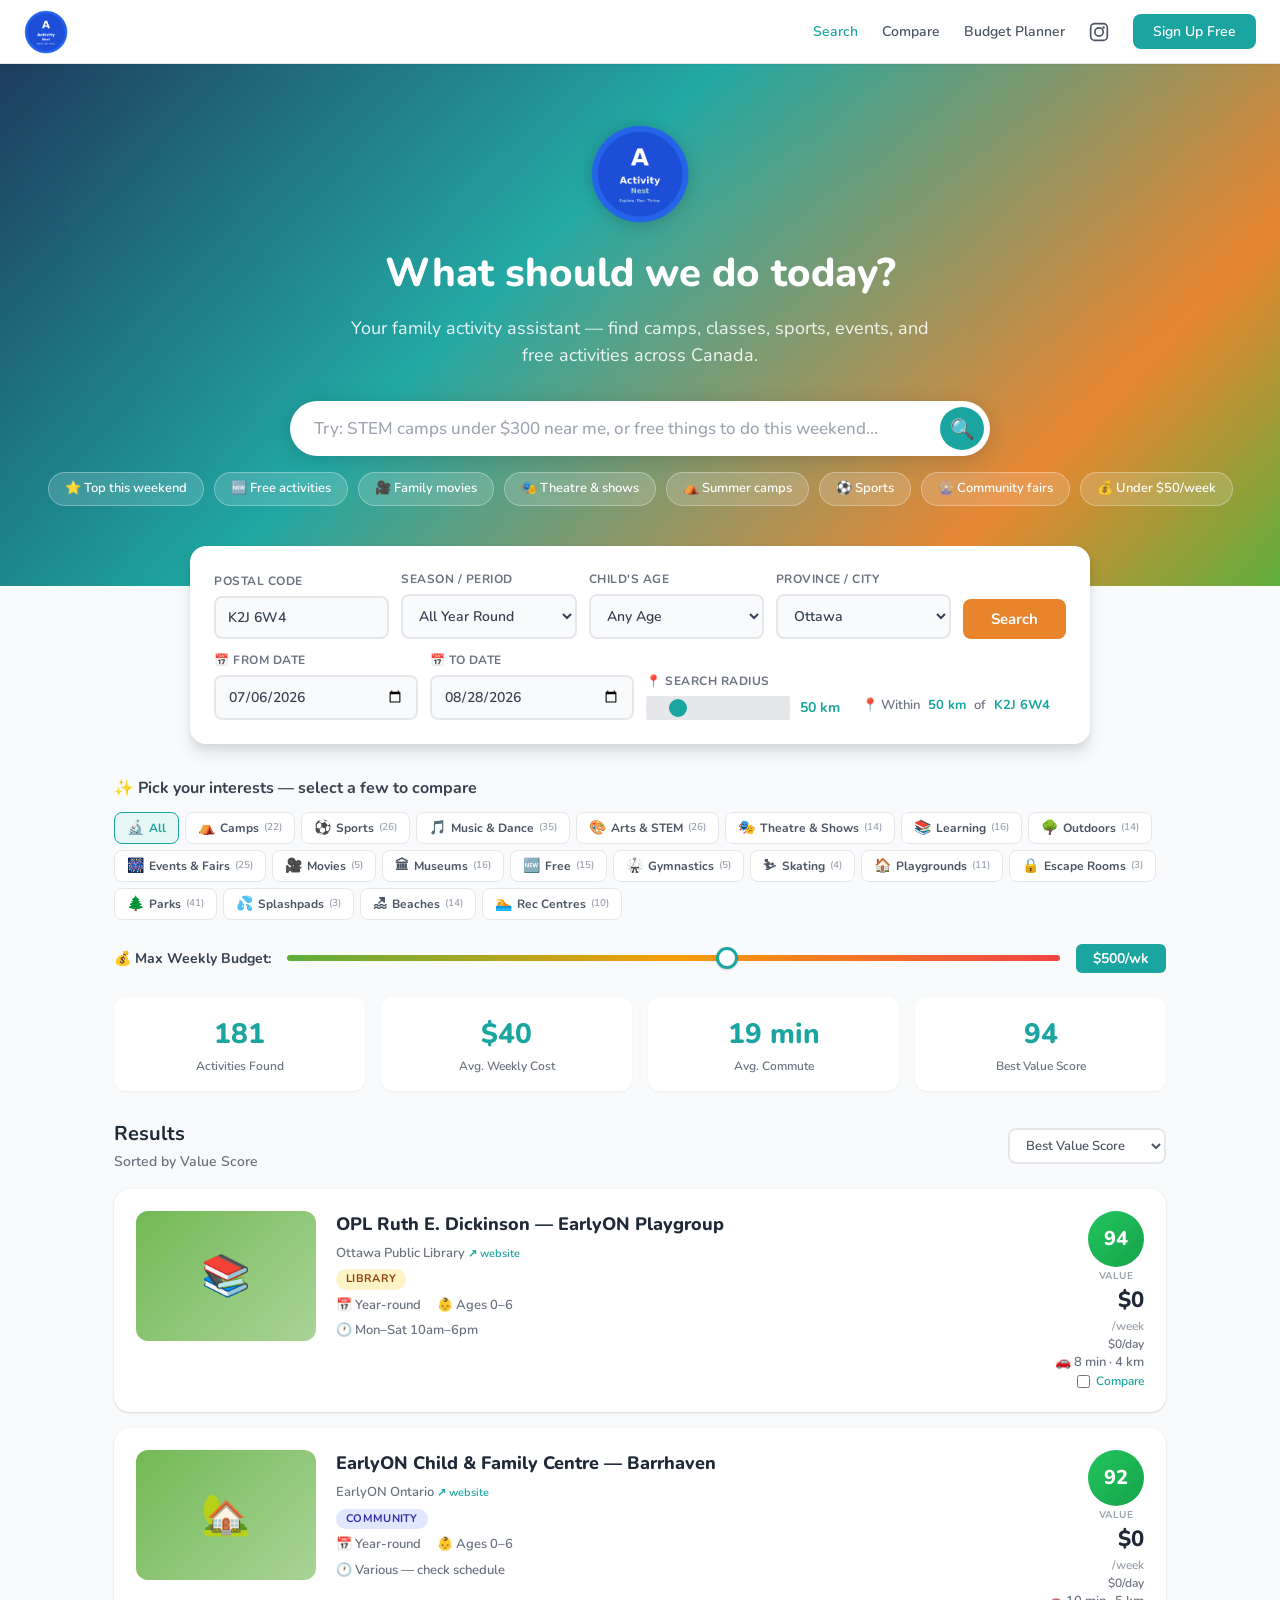
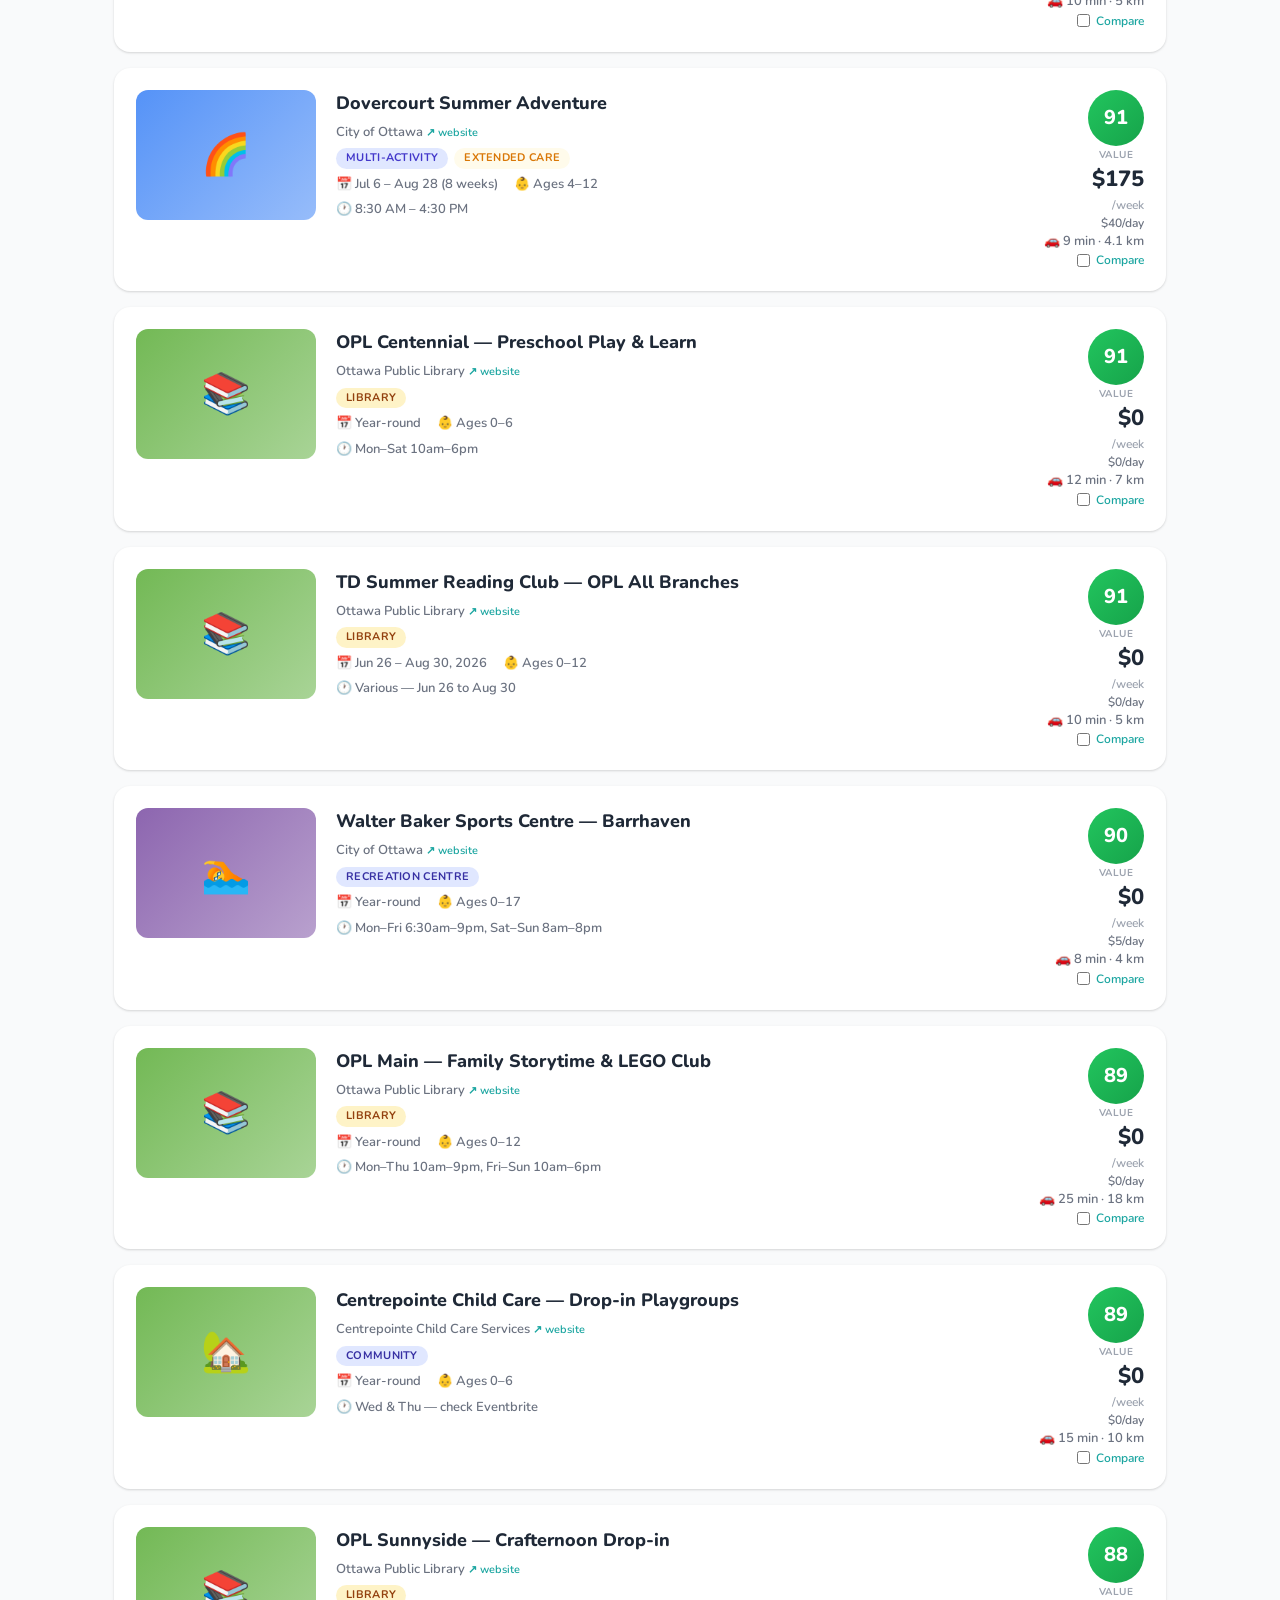
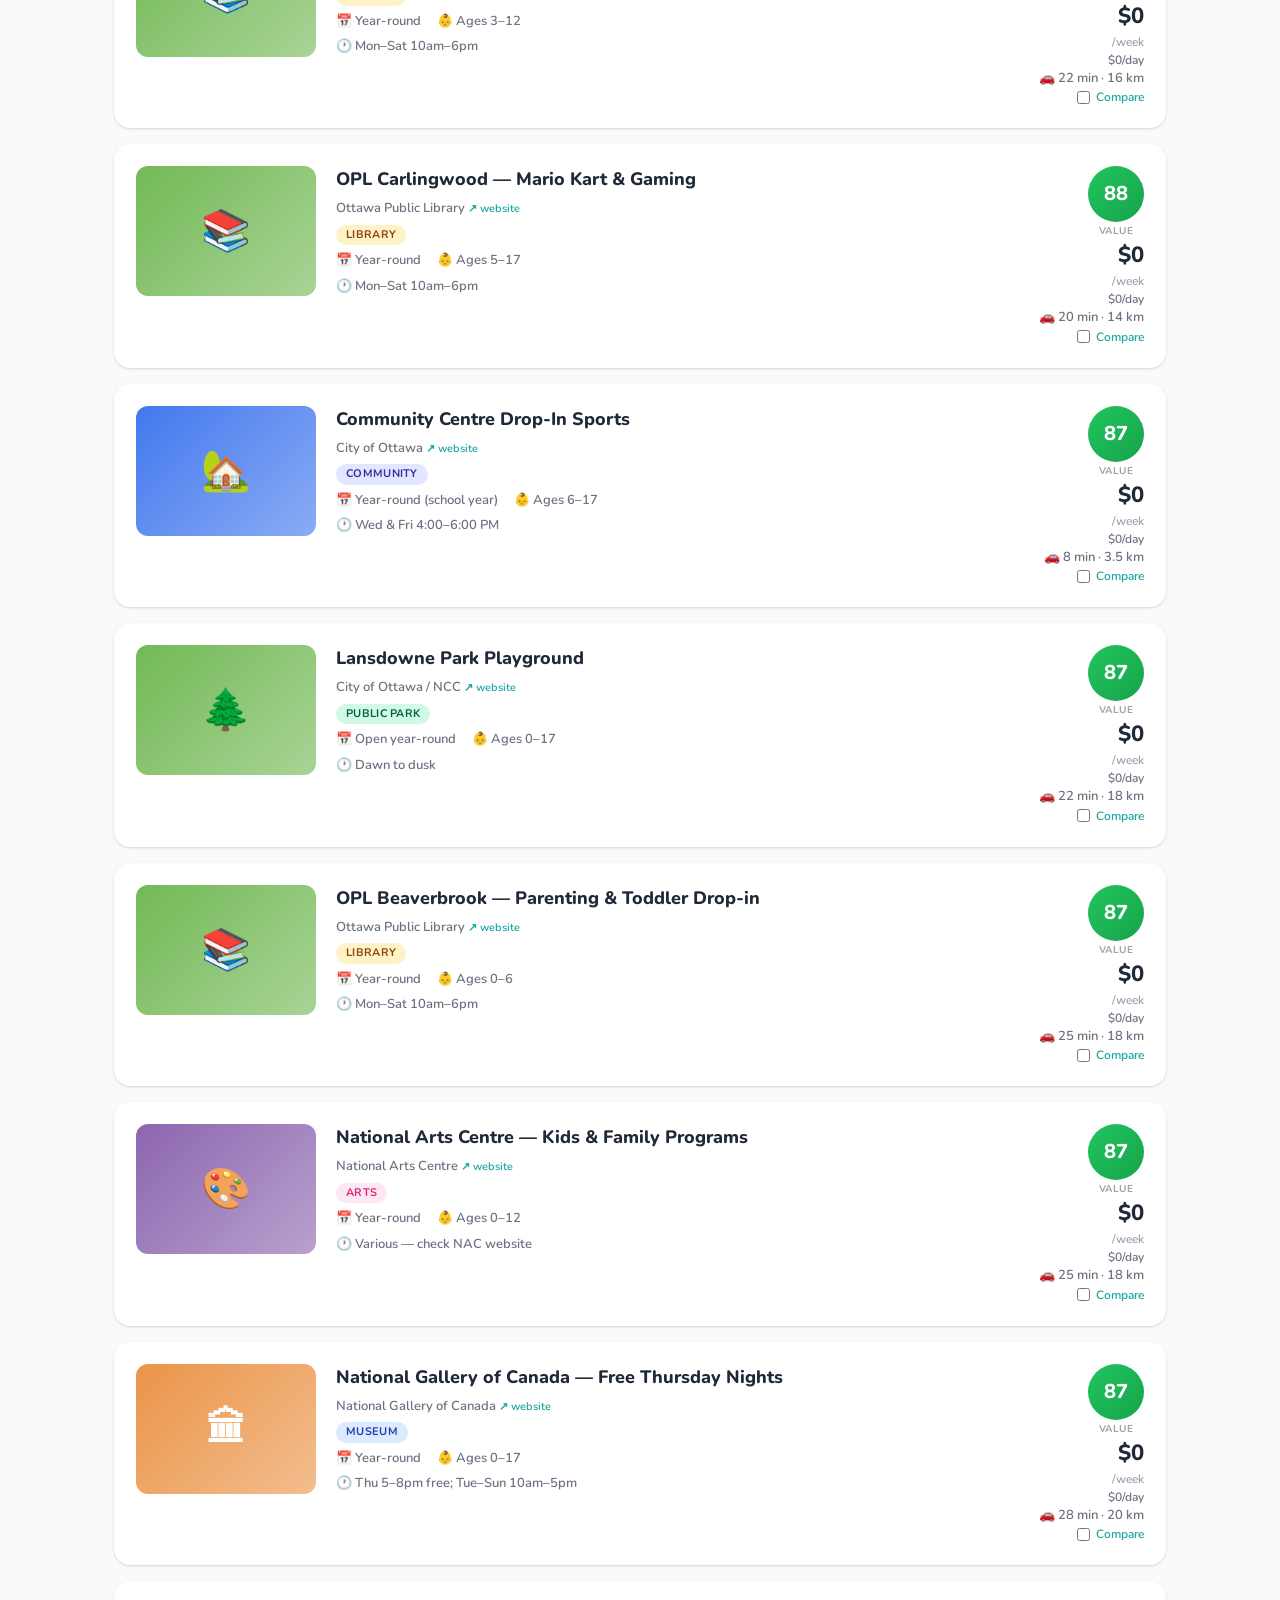
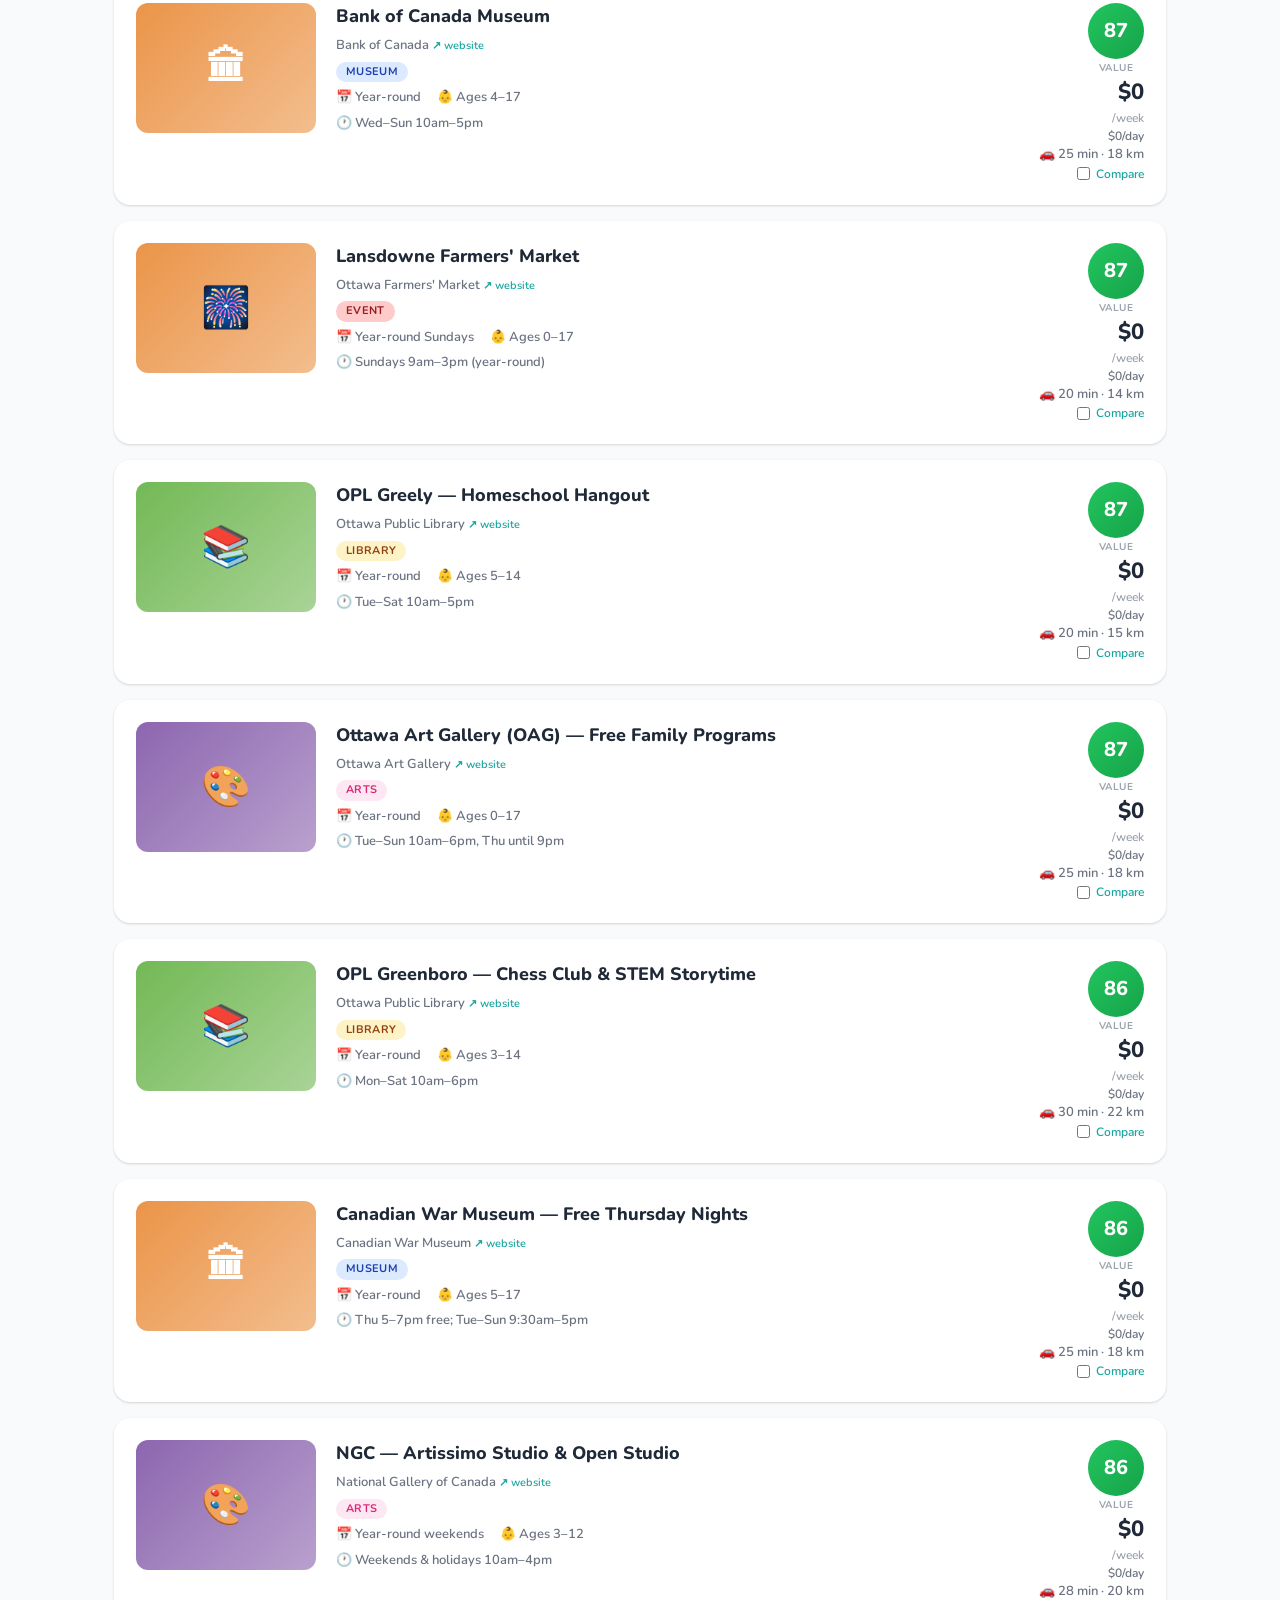
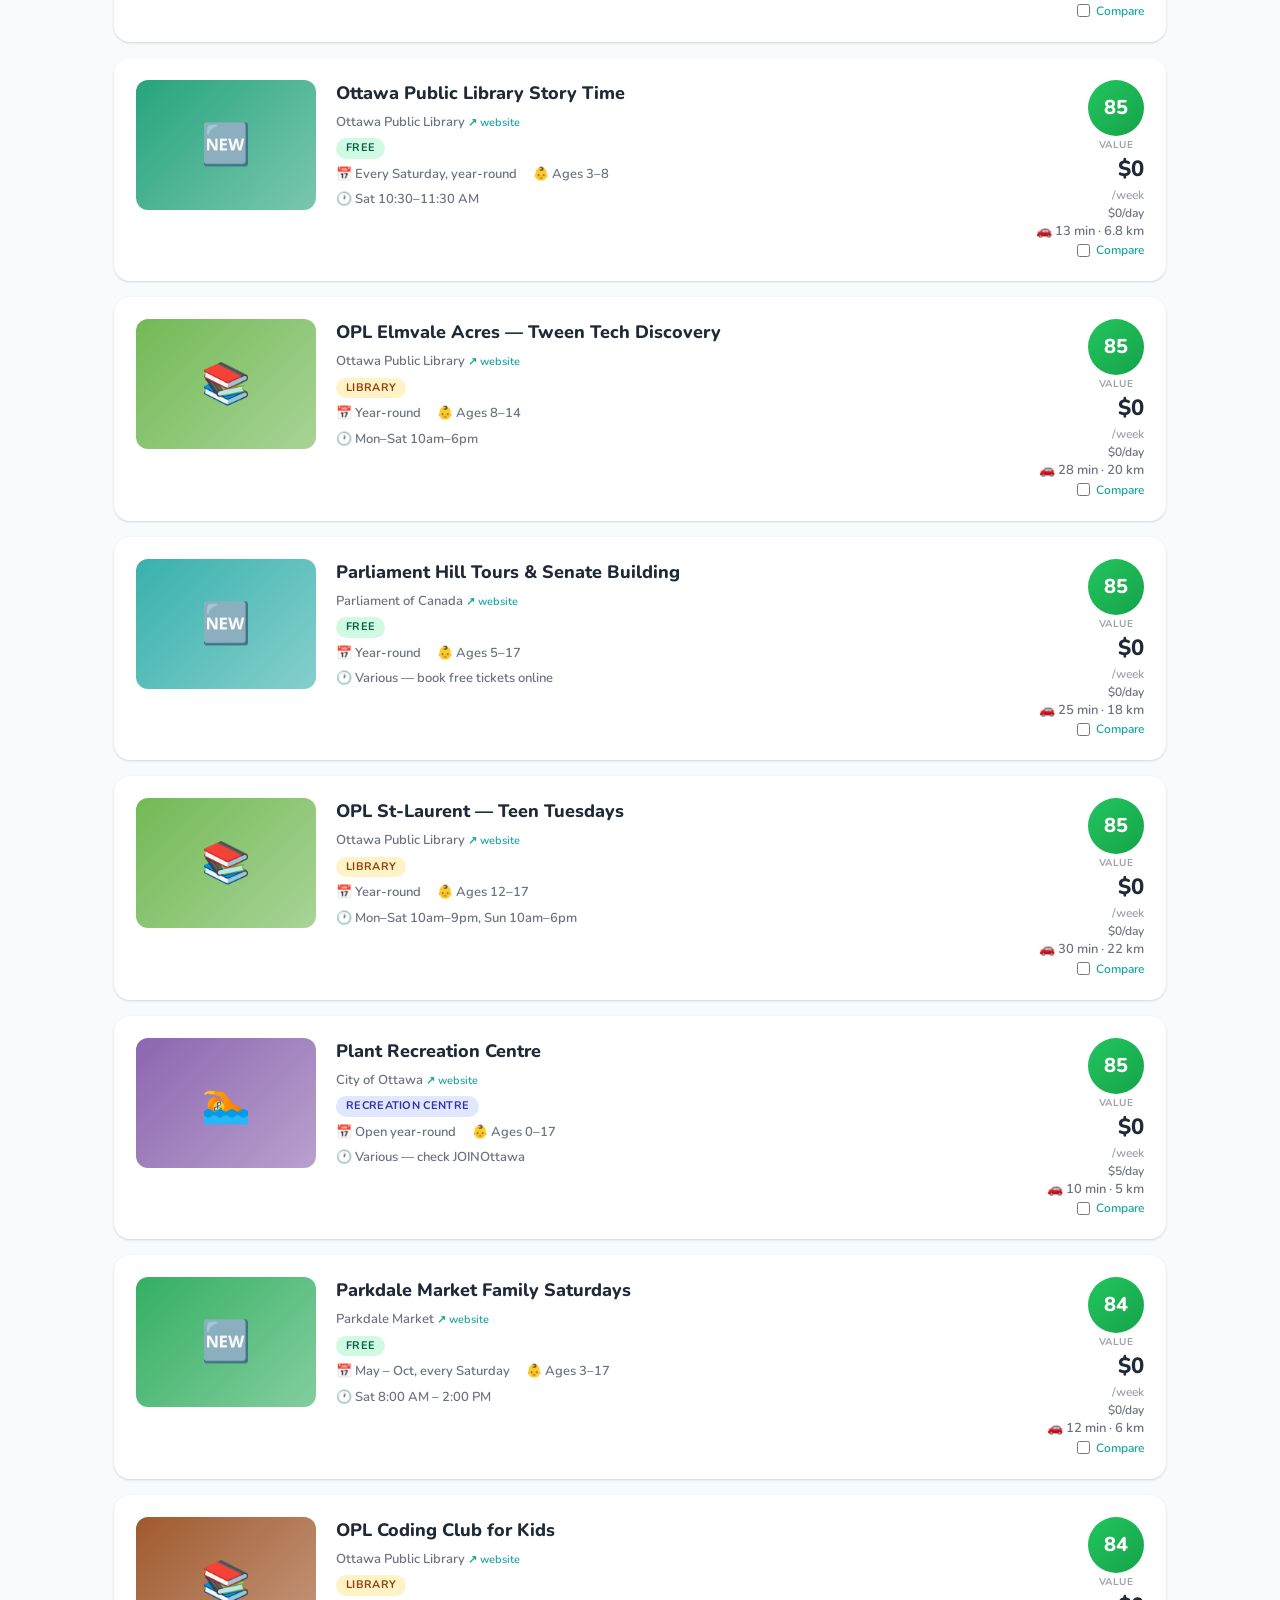
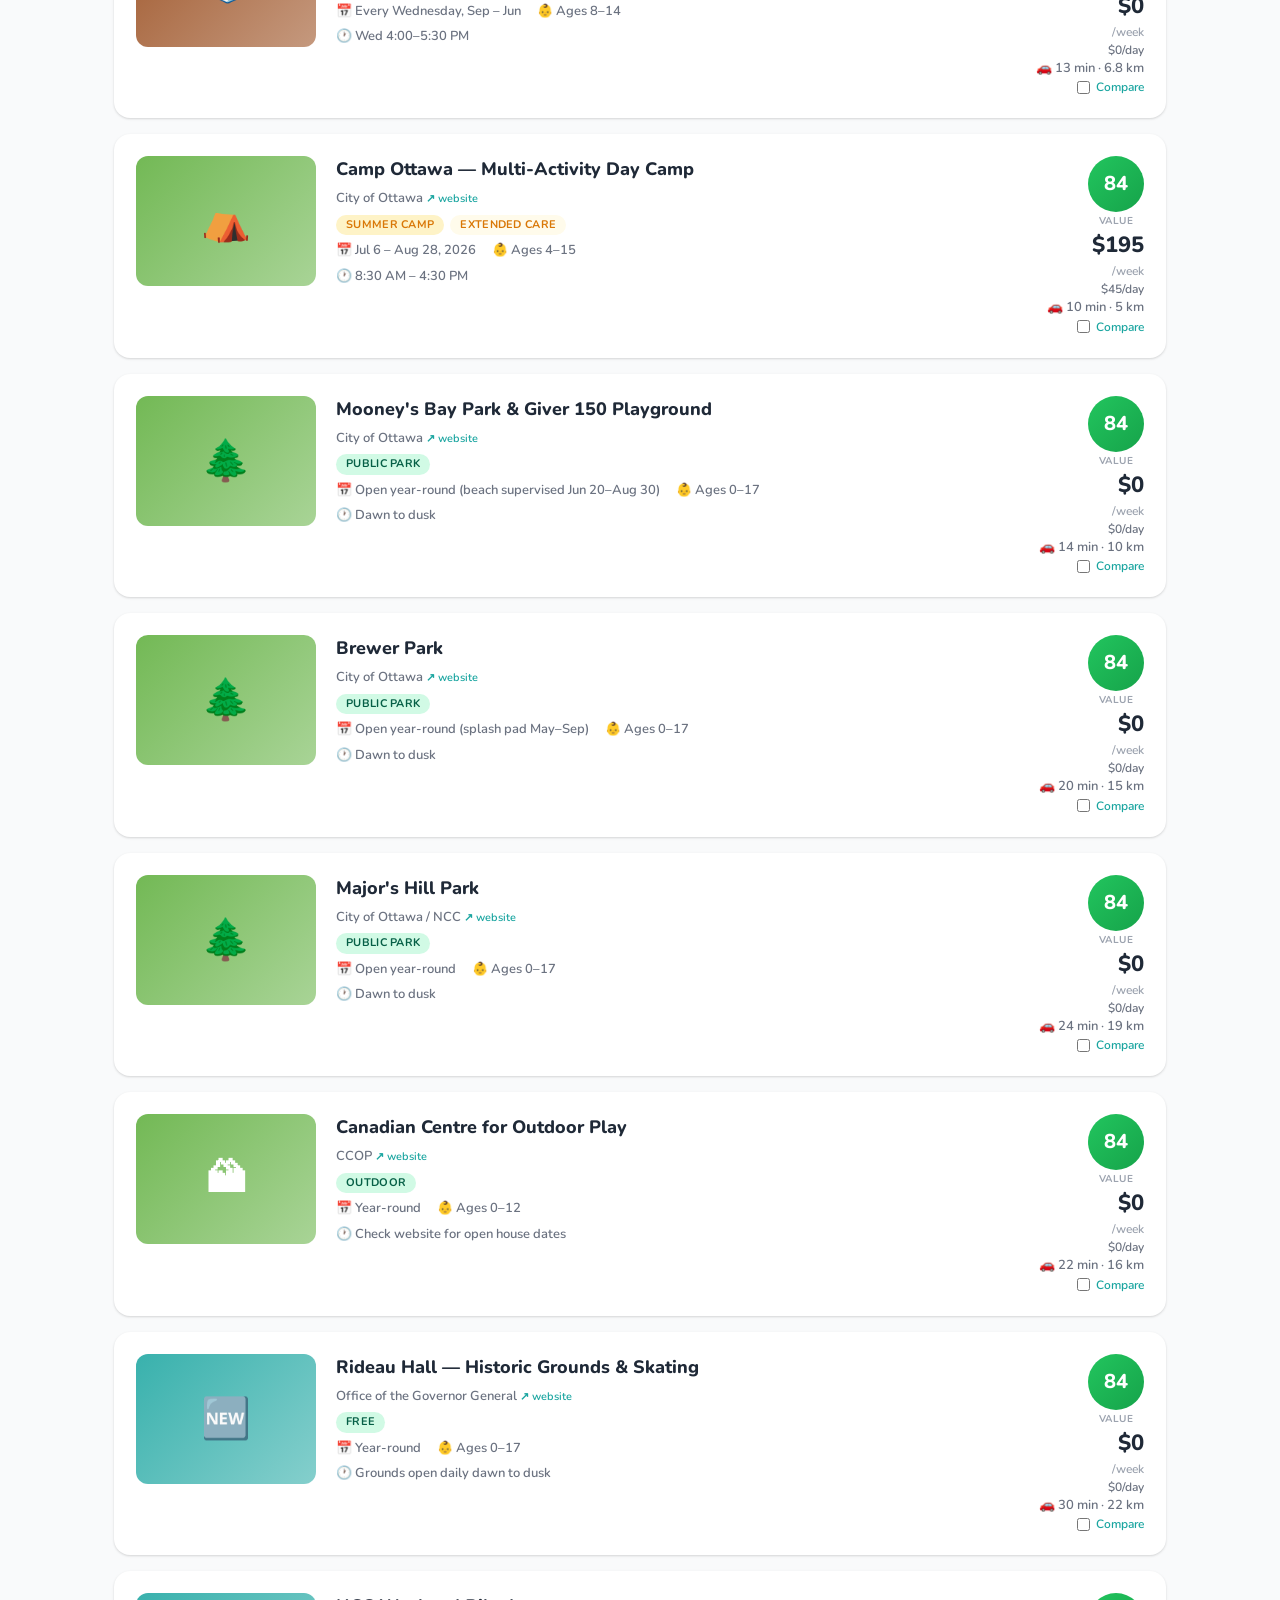
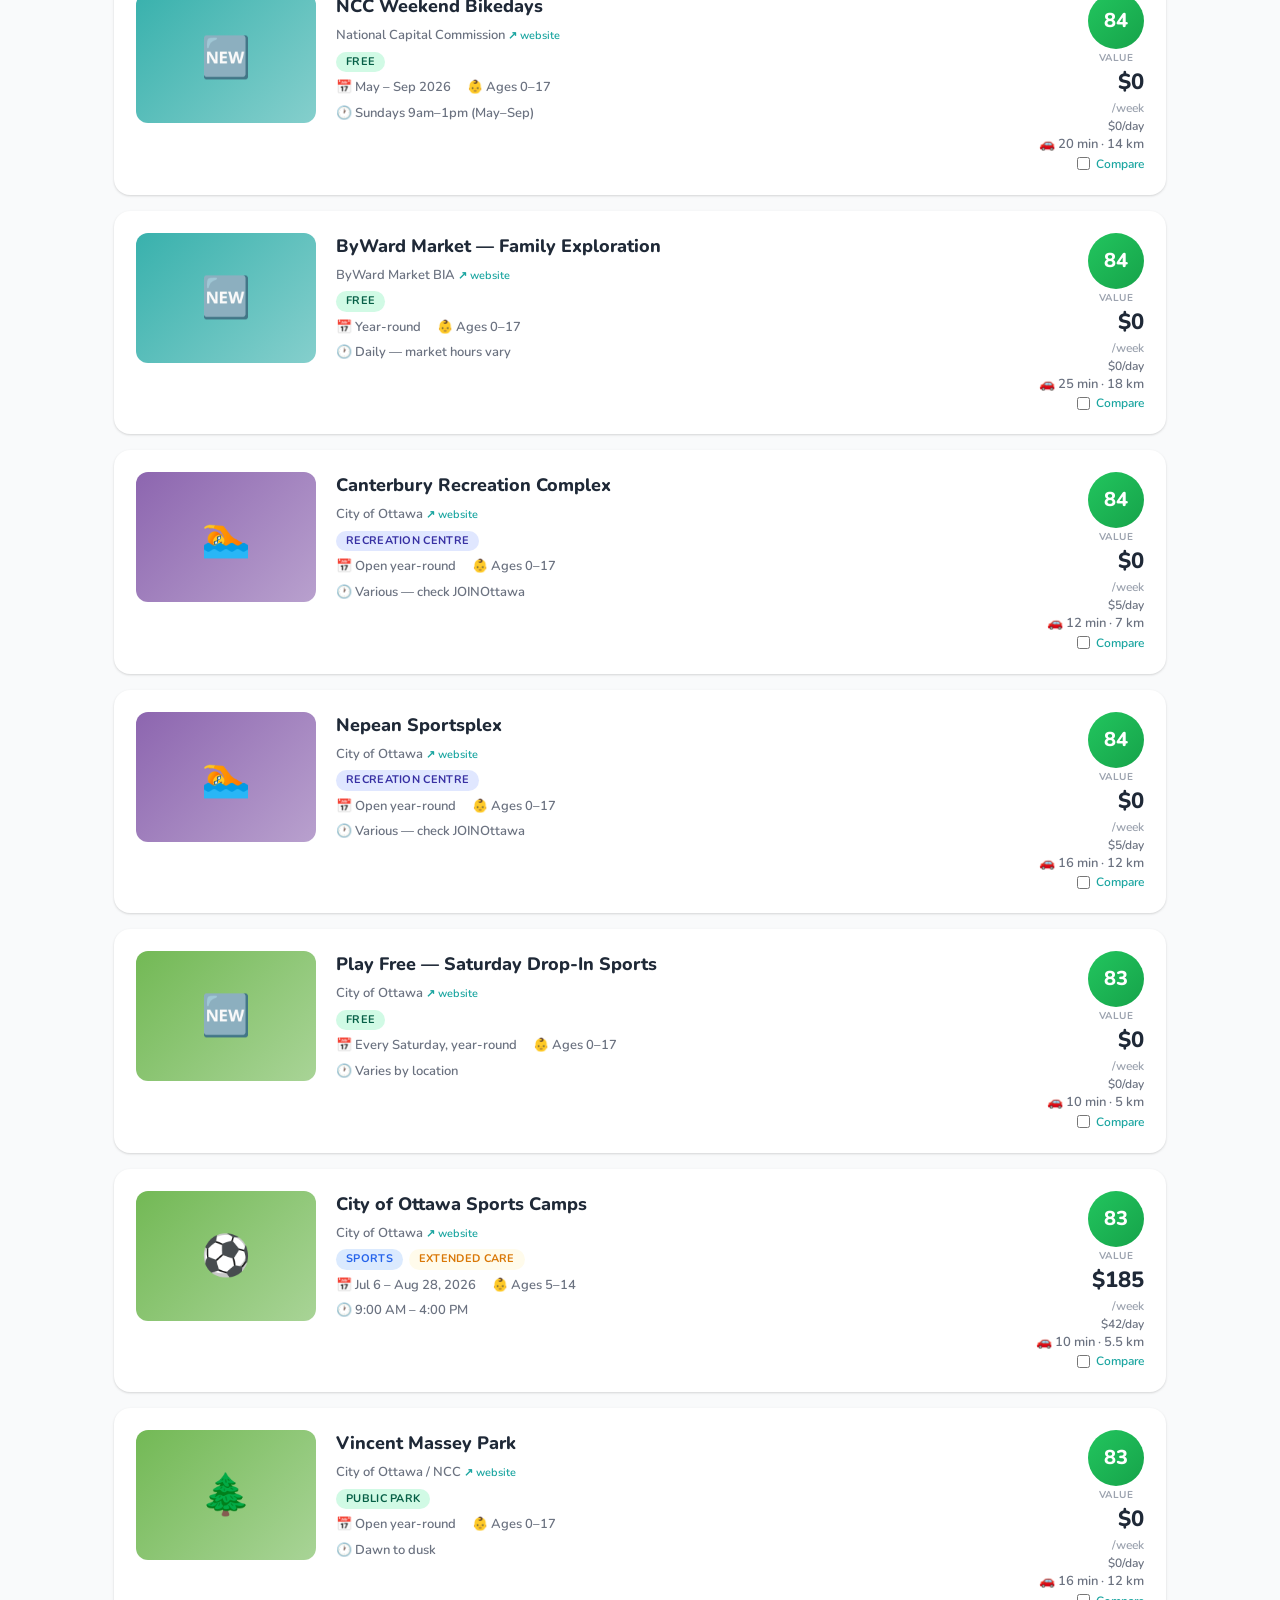
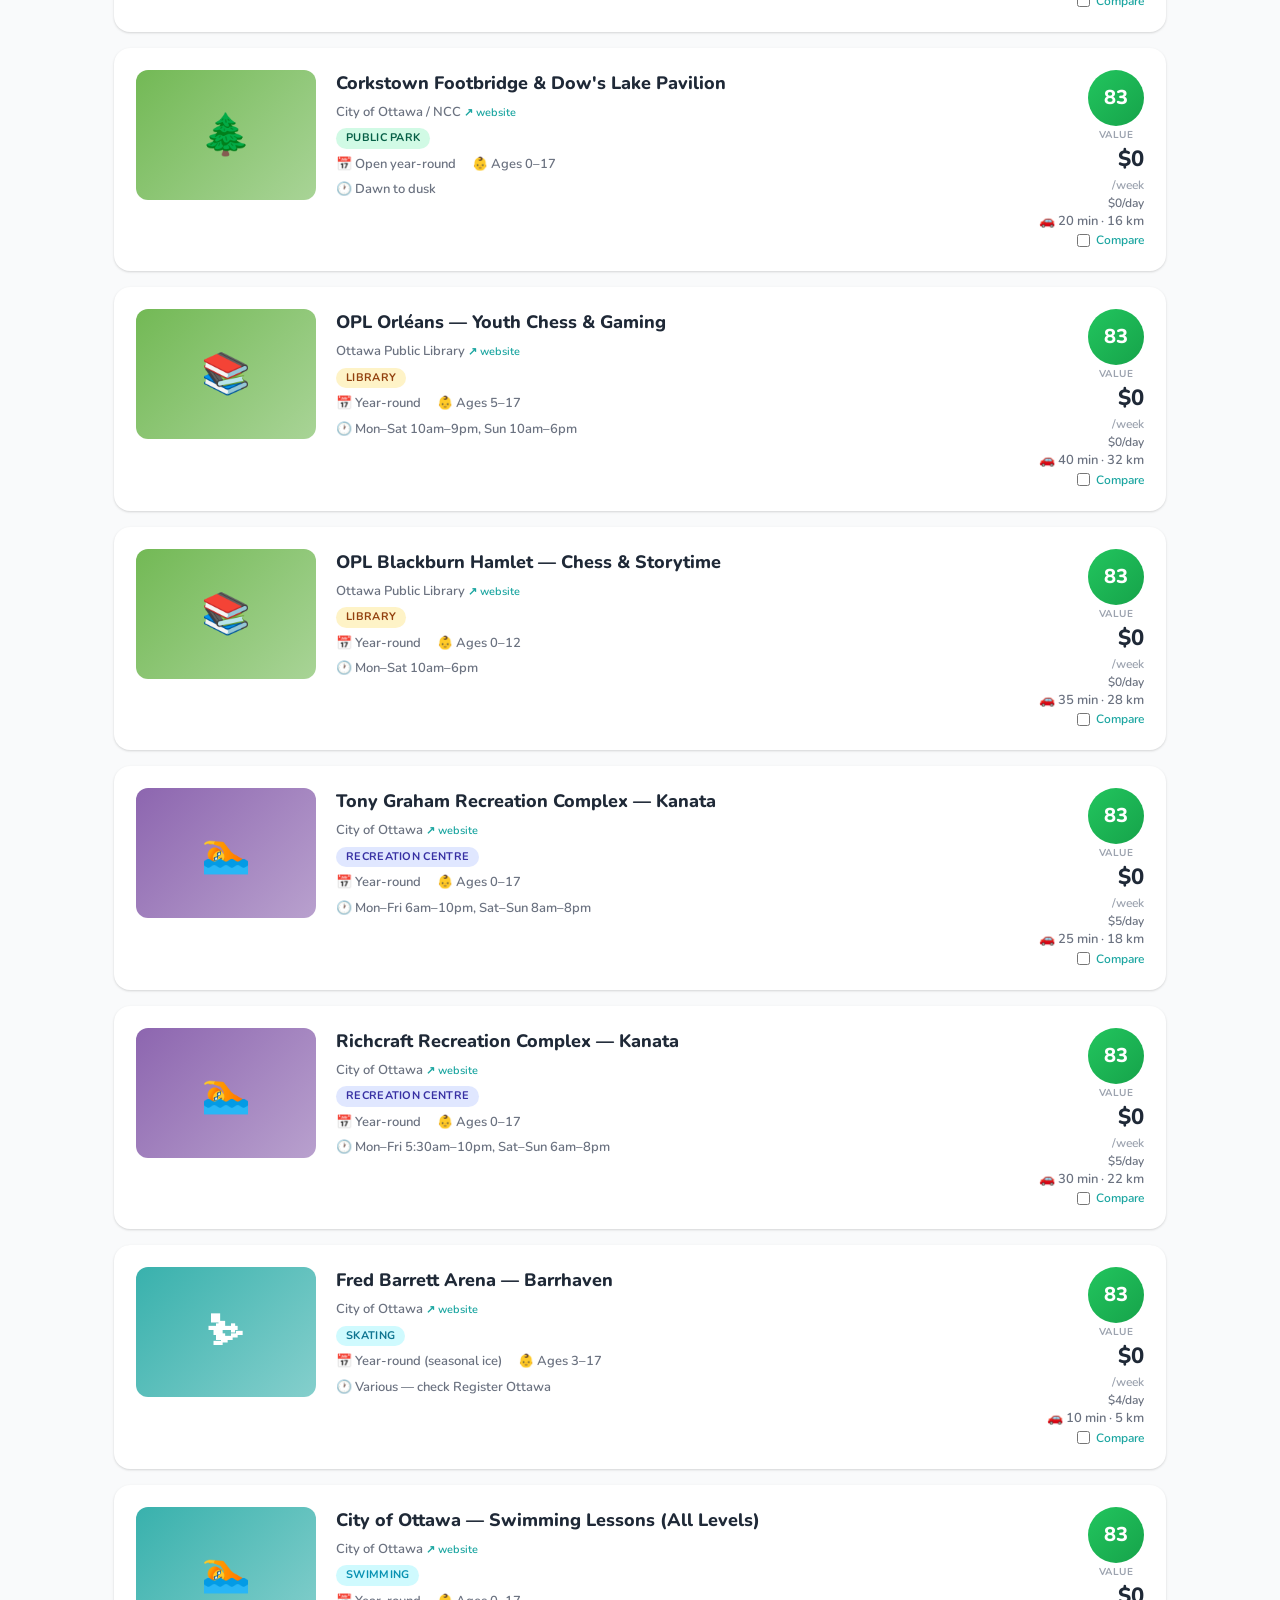
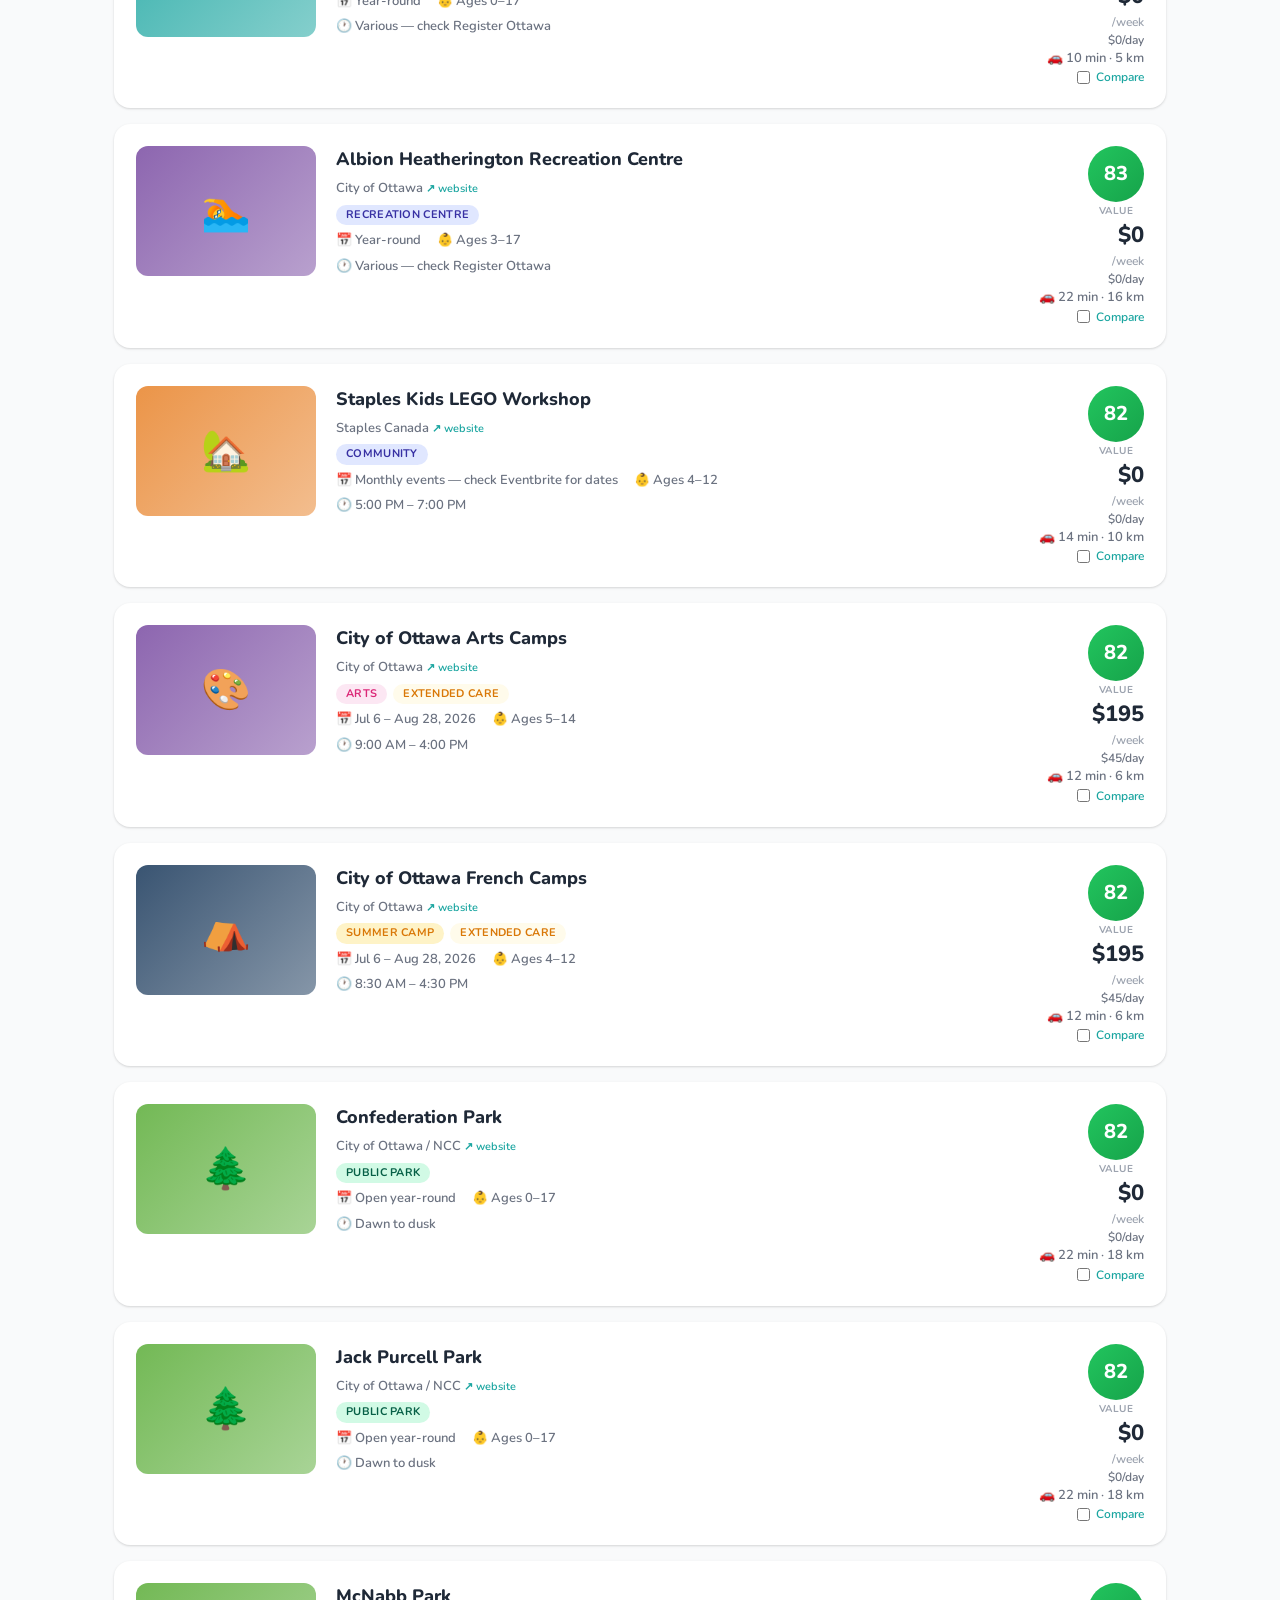
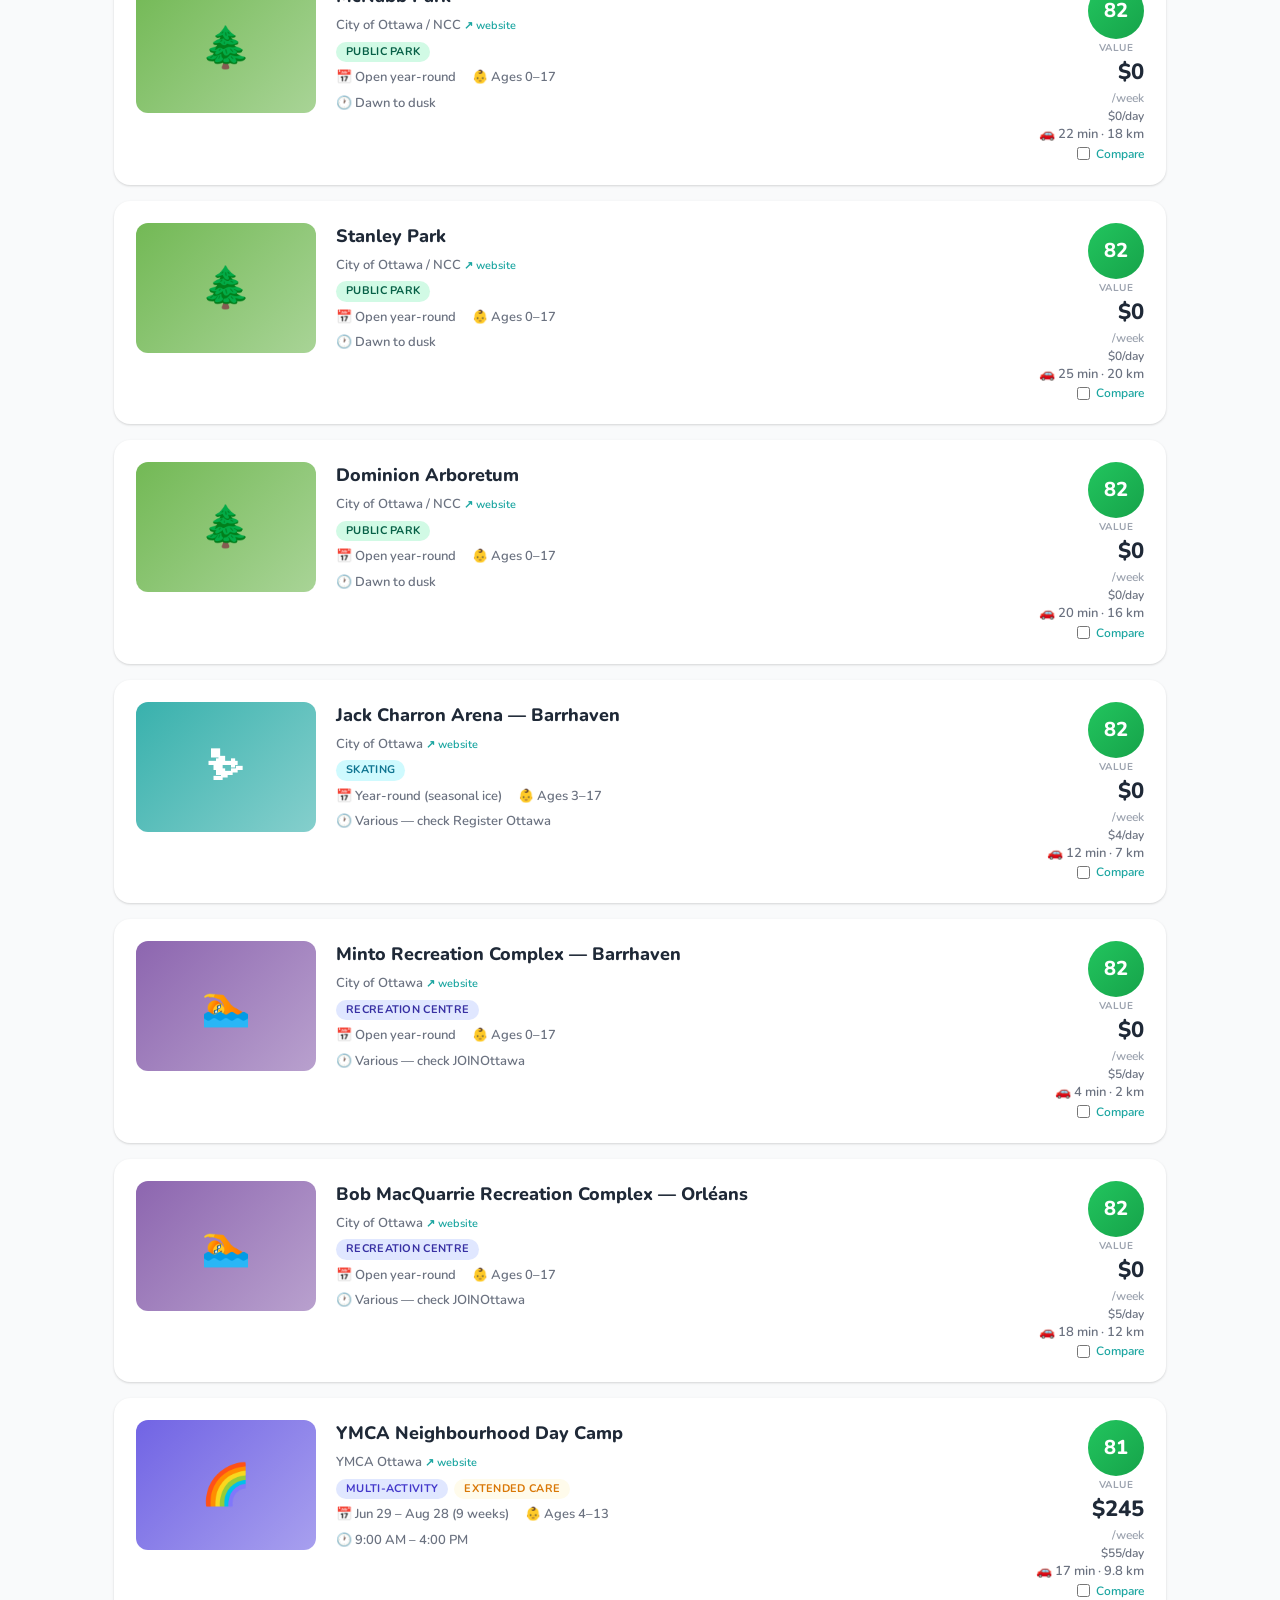
==== commit cde260b3: "Update index.html" ====
--- a/index.html
+++ b/index.html
@@ -5,7 +5,1258 @@
 <meta name="viewport" content="width=device-width, initial-scale=1.0">
 <title>ActivityNest — Explore · Plan · Thrive</title>
 <link href="https://fonts.googleapis.com/css2?family=Nunito:wght@400;600;700;800&display=swap" rel="stylesheet">
-<link rel="stylesheet" href="styles.css">
+<style>
+:root {
+  --primary: #1B3A5C;
+  --primary-light: #2A5580;
+  --primary-bg: #E8EFF6;
+  --accent: #E8842C;
+  --accent-light: #F09D4E;
+  --green: #5DAE3B;
+  --green-bg: #EFF7EB;
+  --yellow: #F59E0B;
+  --yellow-bg: #FFFBEB;
+  --red: #EF4444;
+  --blue: #2E8BC0;
+  --blue-bg: #E8F4FA;
+  --teal: #1AA5A0;
+  --teal-bg: #E6F7F6;
+  --purple: #7B4EA3;
+  --purple-bg: #F3EDF8;
+  --brown: #6B4226;
+  --gray-50: #F9FAFB;
+  --gray-100: #F3F4F6;
+  --gray-200: #E5E7EB;
+  --gray-300: #D1D5DB;
+  --gray-400: #9CA3AF;
+  --gray-500: #6B7280;
+  --gray-600: #4B5563;
+  --gray-700: #374151;
+  --gray-800: #1F2937;
+  --shadow-sm: 0 1px 2px rgba(0,0,0,0.05);
+  --shadow: 0 1px 3px rgba(0,0,0,0.1), 0 1px 2px rgba(0,0,0,0.06);
+  --shadow-md: 0 4px 6px rgba(0,0,0,0.07), 0 2px 4px rgba(0,0,0,0.06);
+  --shadow-lg: 0 10px 15px rgba(0,0,0,0.1), 0 4px 6px rgba(0,0,0,0.05);
+  --radius: 12px;
+  --radius-lg: 16px;
+}
+
+* { margin: 0; padding: 0; box-sizing: border-box; }
+
+body {
+  font-family: 'Nunito', sans-serif;
+  background: var(--gray-50);
+  color: var(--gray-800);
+  line-height: 1.5;
+}
+
+/* ─── NAV ─── */
+nav {
+  background: white;
+  border-bottom: 1px solid var(--gray-200);
+  padding: 0 24px;
+  height: 64px;
+  display: flex;
+  align-items: center;
+  justify-content: space-between;
+  position: sticky;
+  top: 0;
+  z-index: 100;
+  box-shadow: var(--shadow-sm);
+}
+.logo {
+  display: flex;
+  align-items: center;
+  gap: 0;
+  text-decoration: none;
+  cursor: pointer;
+}
+.logo img {
+  height: 44px;
+  width: auto;
+}
+.logo-text {
+  font-size: 22px;
+  font-weight: 800;
+  display: flex;
+  align-items: baseline;
+}
+.logo-text .activity { color: var(--primary); }
+.logo-text .nest { color: var(--green); }
+.nav-links { display: flex; gap: 24px; align-items: center; }
+.nav-links a {
+  text-decoration: none;
+  color: var(--gray-600);
+  font-weight: 600;
+  font-size: 14px;
+  cursor: pointer;
+  transition: color 0.2s;
+}
+.nav-links a:hover, .nav-links a.active { color: var(--teal); }
+.nav-btn {
+  background: var(--teal);
+  color: white;
+  border: none;
+  padding: 8px 20px;
+  border-radius: 8px;
+  font-family: inherit;
+  font-weight: 700;
+  font-size: 14px;
+  cursor: pointer;
+  transition: background 0.2s;
+}
+.nav-btn:hover { background: #15908B; }
+.social-link {
+  color: var(--gray-500);
+  transition: color 0.2s;
+  display: flex;
+  align-items: center;
+}
+.social-link:hover { color: #E1306C; }
+
+/* ─── HERO ─── */
+.hero {
+  background: linear-gradient(135deg, var(--primary) 0%, var(--teal) 40%, var(--accent) 80%, var(--green) 100%);
+  padding: 60px 24px 80px;
+  text-align: center;
+  color: white;
+  position: relative;
+  overflow: hidden;
+}
+.hero::before {
+  content: '';
+  position: absolute;
+  top: -50%;
+  left: -50%;
+  width: 200%;
+  height: 200%;
+  background: radial-gradient(circle, rgba(255,255,255,0.05) 0%, transparent 60%);
+}
+.hero h1 {
+  font-size: 40px;
+  font-weight: 800;
+  margin-bottom: 12px;
+  position: relative;
+}
+.hero p {
+  font-size: 18px;
+  opacity: 0.9;
+  max-width: 600px;
+  margin: 0 auto 32px;
+  position: relative;
+}
+
+/* ─── SMART SEARCH BAR ─── */
+.smart-search {
+  max-width: 700px;
+  margin: 0 auto;
+  position: relative;
+}
+.smart-search-input {
+  width: 100%;
+  padding: 16px 56px 16px 24px;
+  border: none;
+  border-radius: 50px;
+  font-family: inherit;
+  font-size: 17px;
+  font-weight: 600;
+  color: var(--gray-800);
+  box-shadow: 0 4px 20px rgba(0,0,0,0.15);
+  outline: none;
+  transition: box-shadow 0.3s;
+}
+.smart-search-input::placeholder { color: var(--gray-400); font-weight: 500; }
+.smart-search-input:focus { box-shadow: 0 4px 30px rgba(0,0,0,0.25); }
+.smart-search-btn {
+  position: absolute;
+  right: 6px;
+  top: 6px;
+  bottom: 6px;
+  width: 44px;
+  border: none;
+  border-radius: 50%;
+  background: var(--teal);
+  color: white;
+  font-size: 20px;
+  cursor: pointer;
+  display: flex;
+  align-items: center;
+  justify-content: center;
+  transition: background 0.2s;
+}
+.smart-search-btn:hover { background: #15908B; }
+.search-suggestions {
+  position: absolute;
+  top: 100%;
+  left: 0;
+  right: 0;
+  background: white;
+  border-radius: 16px;
+  box-shadow: var(--shadow-lg);
+  margin-top: 8px;
+  padding: 8px;
+  display: none;
+  z-index: 50;
+  max-height: 320px;
+  overflow-y: auto;
+}
+.search-suggestions.open { display: block; }
+.suggestion-item {
+  padding: 10px 16px;
+  border-radius: 10px;
+  cursor: pointer;
+  display: flex;
+  align-items: center;
+  gap: 10px;
+  transition: background 0.15s;
+}
+.suggestion-item:hover { background: var(--gray-50); }
+.suggestion-emoji { font-size: 20px; width: 28px; text-align: center; }
+.suggestion-text { flex: 1; }
+.suggestion-title { font-size: 14px; font-weight: 700; color: var(--gray-800); }
+.suggestion-sub { font-size: 12px; color: var(--gray-400); }
+.hero-quick-links {
+  display: flex;
+  gap: 10px;
+  justify-content: center;
+  flex-wrap: wrap;
+  margin-top: 16px;
+  position: relative;
+}
+.quick-link {
+  padding: 6px 16px;
+  border-radius: 20px;
+  background: rgba(255,255,255,0.15);
+  border: 1px solid rgba(255,255,255,0.3);
+  color: white;
+  font-size: 13px;
+  font-weight: 600;
+  cursor: pointer;
+  transition: background 0.2s;
+  text-decoration: none;
+}
+.quick-link:hover { background: rgba(255,255,255,0.3); }
+
+/* ─── INTEREST PICKER ─── */
+.interest-section {
+  max-width: 1100px;
+  margin: 0 auto 24px;
+  padding: 0 24px;
+}
+.interest-header {
+  display: flex;
+  justify-content: space-between;
+  align-items: center;
+  margin-bottom: 12px;
+}
+.interest-header h3 {
+  font-size: 16px;
+  color: var(--gray-700);
+}
+.interest-compare-btn {
+  background: var(--accent);
+  color: white;
+  border: none;
+  padding: 8px 20px;
+  border-radius: 8px;
+  font-family: inherit;
+  font-weight: 700;
+  font-size: 13px;
+  cursor: pointer;
+  transition: background 0.2s;
+  display: none;
+}
+.interest-compare-btn.visible { display: inline-flex; align-items: center; gap: 6px; }
+.interest-compare-btn:hover { background: var(--accent-light); }
+/* shared style for both interest picker and filter chips */
+.cat-grid {
+  display: flex;
+  gap: 6px;
+  flex-wrap: wrap;
+}
+.cat-item {
+  background: white;
+  border: 1.5px solid var(--gray-200);
+  border-radius: 8px;
+  padding: 6px 12px;
+  cursor: pointer;
+  transition: all 0.15s;
+  user-select: none;
+  display: flex;
+  align-items: center;
+  gap: 5px;
+  font-size: 12px;
+  font-weight: 700;
+  color: var(--gray-600);
+  white-space: nowrap;
+}
+.cat-item:hover { border-color: var(--teal); color: var(--teal); }
+.cat-item.active,
+.cat-item.selected { border-color: var(--teal); background: var(--teal-bg); color: var(--teal); }
+.cat-item .emoji { font-size: 14px; line-height: 1; }
+.cat-item .count { font-size: 10px; color: var(--gray-400); font-weight: 600; }
+
+/* ─── SEARCH BOX ─── */
+.search-box {
+  background: white;
+  border-radius: var(--radius-lg);
+  padding: 24px;
+  max-width: 900px;
+  margin: -40px auto 32px;
+  position: relative;
+  z-index: 10;
+  box-shadow: var(--shadow-lg);
+}
+.search-row {
+  display: grid;
+  grid-template-columns: 1fr 1fr 1fr 1fr auto;
+  gap: 12px;
+  align-items: end;
+}
+.search-row-2 {
+  display: grid;
+  grid-template-columns: 1fr 1fr;
+  gap: 12px;
+  align-items: end;
+  margin-top: 12px;
+}
+.radius-control {
+  display: flex;
+  align-items: center;
+  gap: 10px;
+}
+.radius-control input[type="range"] {
+  flex: 1;
+  -webkit-appearance: none;
+  height: 4px;
+  border-radius: 2px;
+  background: var(--gray-200);
+  outline: none;
+}
+.radius-control input[type="range"]::-webkit-slider-thumb {
+  -webkit-appearance: none;
+  width: 18px;
+  height: 18px;
+  border-radius: 50%;
+  background: var(--teal);
+  cursor: pointer;
+}
+.radius-value {
+  font-weight: 700;
+  font-size: 14px;
+  color: var(--teal);
+  min-width: 50px;
+}
+.search-field label {
+  display: block;
+  font-size: 12px;
+  font-weight: 700;
+  color: var(--gray-500);
+  text-transform: uppercase;
+  letter-spacing: 0.5px;
+  margin-bottom: 6px;
+}
+.search-field select,
+.search-field input {
+  width: 100%;
+  padding: 10px 12px;
+  border: 2px solid var(--gray-200);
+  border-radius: 8px;
+  font-family: inherit;
+  font-size: 14px;
+  font-weight: 600;
+  color: var(--gray-700);
+  background: var(--gray-50);
+  transition: border-color 0.2s;
+}
+.search-field select:focus,
+.search-field input:focus {
+  outline: none;
+  border-color: var(--teal);
+  background: white;
+}
+.search-btn {
+  background: var(--accent);
+  color: white;
+  border: none;
+  padding: 10px 28px;
+  border-radius: 8px;
+  font-family: inherit;
+  font-weight: 700;
+  font-size: 15px;
+  cursor: pointer;
+  transition: background 0.2s;
+  white-space: nowrap;
+}
+.search-btn:hover { background: var(--accent-light); }
+
+
+/* ─── BUDGET SLIDER ─── */
+.budget-control {
+  max-width: 1100px;
+  margin: 0 auto 24px;
+  padding: 0 24px;
+  display: flex;
+  align-items: center;
+  gap: 16px;
+}
+.budget-control label {
+  font-size: 14px;
+  font-weight: 700;
+  color: var(--gray-700);
+  white-space: nowrap;
+}
+.budget-control input[type="range"] {
+  flex: 1;
+  -webkit-appearance: none;
+  height: 6px;
+  border-radius: 3px;
+  background: linear-gradient(to right, var(--green) 0%, var(--yellow) 50%, var(--red) 100%);
+  outline: none;
+}
+.budget-control input[type="range"]::-webkit-slider-thumb {
+  -webkit-appearance: none;
+  width: 22px;
+  height: 22px;
+  border-radius: 50%;
+  background: white;
+  border: 3px solid var(--teal);
+  cursor: pointer;
+  box-shadow: var(--shadow);
+}
+.budget-value {
+  background: var(--teal);
+  color: white;
+  padding: 4px 14px;
+  border-radius: 6px;
+  font-weight: 700;
+  font-size: 14px;
+  min-width: 90px;
+  text-align: center;
+}
+
+/* ─── RESULTS ─── */
+.results-container {
+  max-width: 1100px;
+  margin: 0 auto;
+  padding: 0 24px 60px;
+}
+.results-header {
+  display: flex;
+  justify-content: space-between;
+  align-items: center;
+  margin-bottom: 16px;
+}
+.results-header h2 { font-size: 20px; color: var(--gray-800); }
+.results-count { color: var(--gray-500); font-size: 14px; font-weight: 600; }
+.sort-select {
+  padding: 6px 12px;
+  border: 2px solid var(--gray-200);
+  border-radius: 8px;
+  font-family: inherit;
+  font-size: 13px;
+  font-weight: 600;
+  color: var(--gray-600);
+  background: white;
+}
+
+/* ─── CAMP CARD ─── */
+.camp-card {
+  background: white;
+  border-radius: var(--radius-lg);
+  padding: 20px;
+  margin-bottom: 16px;
+  box-shadow: var(--shadow);
+  display: grid;
+  grid-template-columns: 180px 1fr auto;
+  gap: 20px;
+  transition: box-shadow 0.2s, transform 0.2s;
+  cursor: pointer;
+  border: 2px solid transparent;
+}
+.camp-card:hover {
+  box-shadow: var(--shadow-lg);
+  transform: translateY(-2px);
+  border-color: var(--teal-bg);
+}
+.camp-image {
+  width: 180px;
+  height: 130px;
+  border-radius: var(--radius);
+  object-fit: cover;
+  display: flex;
+  align-items: center;
+  justify-content: center;
+  font-size: 40px;
+  color: white;
+  font-weight: 800;
+  position: relative;
+  overflow: hidden;
+}
+.camp-info { display: flex; flex-direction: column; gap: 6px; }
+.camp-name { font-size: 18px; font-weight: 800; color: var(--gray-800); }
+.camp-provider { font-size: 13px; color: var(--gray-500); font-weight: 600; }
+.camp-tags { display: flex; gap: 6px; flex-wrap: wrap; }
+.camp-tag {
+  padding: 2px 10px;
+  border-radius: 12px;
+  font-size: 11px;
+  font-weight: 700;
+  text-transform: uppercase;
+  letter-spacing: 0.3px;
+}
+.tag-sports { background: #DBEAFE; color: #2563EB; }
+.tag-stem { background: #FEE2E2; color: #DC2626; }
+.tag-arts { background: #FCE7F3; color: #DB2777; }
+.tag-nature { background: #D1FAE5; color: #059669; }
+.tag-multi { background: #E0E7FF; color: #4338CA; }
+.camp-meta {
+  display: flex;
+  gap: 16px;
+  font-size: 13px;
+  color: var(--gray-500);
+  font-weight: 600;
+}
+.camp-meta-item { display: flex; align-items: center; gap: 4px; }
+.camp-right {
+  display: flex;
+  flex-direction: column;
+  align-items: flex-end;
+  justify-content: space-between;
+  min-width: 160px;
+}
+
+/* ─── VALUE SCORE ─── */
+.value-score {
+  display: flex;
+  flex-direction: column;
+  align-items: center;
+  gap: 2px;
+}
+.value-score-circle {
+  width: 56px;
+  height: 56px;
+  border-radius: 50%;
+  display: flex;
+  align-items: center;
+  justify-content: center;
+  font-size: 20px;
+  font-weight: 800;
+  color: white;
+}
+.score-high { background: linear-gradient(135deg, #22C55E, #16A34A); }
+.score-med { background: linear-gradient(135deg, #F59E0B, #D97706); }
+.score-low { background: linear-gradient(135deg, #EF4444, #DC2626); }
+.value-score-label { font-size: 10px; font-weight: 700; color: var(--gray-400); text-transform: uppercase; letter-spacing: 0.5px; }
+
+.camp-price {
+  text-align: right;
+}
+.camp-price .amount {
+  font-size: 22px;
+  font-weight: 800;
+  color: var(--gray-800);
+}
+.camp-price .period {
+  font-size: 12px;
+  color: var(--gray-400);
+  font-weight: 600;
+}
+.camp-price .per-day {
+  font-size: 12px;
+  color: var(--gray-500);
+  font-weight: 600;
+}
+
+.camp-commute {
+  display: flex;
+  align-items: center;
+  gap: 4px;
+  font-size: 13px;
+  color: var(--gray-500);
+  font-weight: 600;
+}
+
+.compare-check {
+  display: flex;
+  align-items: center;
+  gap: 6px;
+  font-size: 12px;
+  font-weight: 600;
+  color: var(--teal);
+  cursor: pointer;
+}
+.compare-check input { accent-color: var(--teal); }
+
+/* ─── DETAIL MODAL ─── */
+.modal-overlay {
+  position: fixed;
+  inset: 0;
+  background: rgba(0,0,0,0.5);
+  z-index: 200;
+  display: none;
+  align-items: center;
+  justify-content: center;
+  padding: 24px;
+}
+.modal-overlay.open { display: flex; }
+.modal {
+  background: white;
+  border-radius: var(--radius-lg);
+  max-width: 700px;
+  width: 100%;
+  max-height: 90vh;
+  overflow-y: auto;
+  box-shadow: var(--shadow-lg);
+}
+.modal-header {
+  padding: 24px 24px 0;
+  display: flex;
+  justify-content: space-between;
+  align-items: start;
+}
+.modal-close {
+  background: var(--gray-100);
+  border: none;
+  width: 32px;
+  height: 32px;
+  border-radius: 8px;
+  font-size: 18px;
+  cursor: pointer;
+  color: var(--gray-500);
+  display: flex;
+  align-items: center;
+  justify-content: center;
+}
+.modal-body { padding: 16px 24px 24px; }
+.detail-grid {
+  display: grid;
+  grid-template-columns: 1fr 1fr;
+  gap: 12px;
+  margin: 16px 0;
+}
+.detail-item {
+  background: var(--gray-50);
+  padding: 12px 16px;
+  border-radius: var(--radius);
+}
+.detail-item .label { font-size: 11px; font-weight: 700; color: var(--gray-400); text-transform: uppercase; letter-spacing: 0.5px; }
+.detail-item .value { font-size: 16px; font-weight: 700; color: var(--gray-800); margin-top: 2px; }
+.detail-item .sub { font-size: 12px; color: var(--gray-500); font-weight: 600; }
+
+.score-breakdown {
+  background: var(--gray-50);
+  border-radius: var(--radius);
+  padding: 16px;
+  margin: 16px 0;
+}
+.score-breakdown h4 { font-size: 14px; margin-bottom: 12px; color: var(--gray-700); }
+.score-bar-row {
+  display: flex;
+  align-items: center;
+  gap: 10px;
+  margin-bottom: 8px;
+}
+.score-bar-label { font-size: 12px; font-weight: 600; color: var(--gray-600); width: 110px; }
+.score-bar-track {
+  flex: 1;
+  height: 8px;
+  background: var(--gray-200);
+  border-radius: 4px;
+  overflow: hidden;
+}
+.score-bar-fill { height: 100%; border-radius: 4px; transition: width 0.5s; }
+.score-bar-value { font-size: 12px; font-weight: 700; width: 30px; text-align: right; }
+
+.register-btn {
+  display: block;
+  width: 100%;
+  padding: 14px;
+  background: var(--teal);
+  color: white;
+  border: none;
+  border-radius: var(--radius);
+  font-family: inherit;
+  font-size: 16px;
+  font-weight: 700;
+  cursor: pointer;
+  transition: background 0.2s;
+  margin-top: 16px;
+}
+.register-btn:hover { background: #15908B; }
+
+/* ─── COMPARE BAR ─── */
+.compare-bar {
+  position: fixed;
+  bottom: 0;
+  left: 0;
+  right: 0;
+  background: var(--primary);
+  color: white;
+  padding: 14px 24px;
+  display: none;
+  align-items: center;
+  justify-content: space-between;
+  z-index: 150;
+  box-shadow: 0 -4px 12px rgba(0,0,0,0.15);
+  gap: 12px;
+}
+.compare-bar.visible { display: flex; }
+.compare-bar-left { display: flex; align-items: center; gap: 12px; flex: 1; min-width: 0; }
+.compare-bar-info { font-weight: 700; font-size: 14px; white-space: nowrap; }
+.compare-bar-items { display: flex; gap: 6px; flex-wrap: wrap; }
+.compare-bar-tag {
+  background: rgba(255,255,255,0.2);
+  padding: 4px 10px;
+  border-radius: 6px;
+  font-size: 11px;
+  font-weight: 600;
+  display: flex;
+  align-items: center;
+  gap: 4px;
+  white-space: nowrap;
+}
+.compare-bar-tag button {
+  background: none;
+  border: none;
+  color: rgba(255,255,255,0.7);
+  cursor: pointer;
+  font-size: 13px;
+  padding: 0;
+  line-height: 1;
+}
+.compare-bar-tag button:hover { color: white; }
+.compare-bar-btn {
+  background: white;
+  color: var(--primary);
+  border: none;
+  padding: 10px 24px;
+  border-radius: 8px;
+  font-family: inherit;
+  font-weight: 700;
+  font-size: 14px;
+  cursor: pointer;
+  white-space: nowrap;
+}
+.compare-bar-btn:hover { background: var(--gray-100); }
+.compare-bar-clear {
+  background: none;
+  border: 1px solid rgba(255,255,255,0.3);
+  color: white;
+  padding: 10px 16px;
+  border-radius: 8px;
+  font-family: inherit;
+  font-weight: 600;
+  font-size: 13px;
+  cursor: pointer;
+  white-space: nowrap;
+}
+.compare-bar-clear:hover { background: rgba(255,255,255,0.1); }
+
+/* ─── COMPARE VIEW ─── */
+.compare-view {
+  display: none;
+  max-width: 1100px;
+  margin: 0 auto;
+  padding: 24px;
+}
+.compare-view.visible { display: block; }
+.compare-grid {
+  display: grid;
+  gap: 16px;
+}
+.compare-table {
+  width: 100%;
+  border-collapse: collapse;
+  background: white;
+  border-radius: var(--radius-lg);
+  overflow: hidden;
+  box-shadow: var(--shadow);
+}
+.compare-table th {
+  background: var(--teal);
+  color: white;
+  padding: 14px 16px;
+  font-size: 14px;
+  font-weight: 700;
+  text-align: left;
+}
+.compare-table th:first-child { background: var(--gray-100); color: var(--gray-600); }
+.compare-table td {
+  padding: 12px 16px;
+  border-bottom: 1px solid var(--gray-100);
+  font-size: 14px;
+  font-weight: 600;
+}
+.compare-table tr:last-child td { border-bottom: none; }
+.compare-table td:first-child {
+  color: var(--gray-500);
+  font-weight: 700;
+  background: var(--gray-50);
+}
+.compare-best {
+  background: var(--green-bg) !important;
+  color: var(--green) !important;
+  font-weight: 700 !important;
+}
+.back-btn {
+  background: var(--gray-100);
+  border: none;
+  padding: 8px 20px;
+  border-radius: 8px;
+  font-family: inherit;
+  font-weight: 700;
+  font-size: 14px;
+  cursor: pointer;
+  color: var(--gray-600);
+  margin-bottom: 20px;
+}
+
+/* ─── STATS BAR ─── */
+.stats-bar {
+  max-width: 1100px;
+  margin: 0 auto 28px;
+  padding: 0 24px;
+  display: grid;
+  grid-template-columns: repeat(4, 1fr);
+  gap: 16px;
+}
+.stat-card {
+  background: white;
+  border-radius: var(--radius);
+  padding: 16px 20px;
+  box-shadow: var(--shadow-sm);
+  text-align: center;
+}
+.stat-number { font-size: 28px; font-weight: 800; color: var(--teal); }
+.stat-label { font-size: 12px; font-weight: 600; color: var(--gray-500); margin-top: 2px; }
+
+/* ─── BUDGET PLANNER ─── */
+.planner-view { display: none; max-width: 1100px; margin: 0 auto; padding: 24px; }
+.planner-view.visible { display: block; }
+
+.planner-top {
+  display: grid;
+  grid-template-columns: 1fr 1fr;
+  gap: 20px;
+  margin-bottom: 24px;
+}
+.planner-card {
+  background: white;
+  border-radius: var(--radius-lg);
+  padding: 20px;
+  box-shadow: var(--shadow);
+}
+.planner-card h3 {
+  font-size: 16px;
+  color: var(--gray-700);
+  margin-bottom: 12px;
+}
+.budget-input-row {
+  display: flex;
+  gap: 12px;
+  align-items: center;
+  margin-bottom: 12px;
+}
+.budget-input-row label {
+  font-size: 13px;
+  font-weight: 700;
+  color: var(--gray-500);
+  min-width: 100px;
+}
+.budget-input-row input {
+  width: 120px;
+  padding: 8px 12px;
+  border: 2px solid var(--gray-200);
+  border-radius: 8px;
+  font-family: inherit;
+  font-size: 16px;
+  font-weight: 700;
+  color: var(--gray-800);
+}
+.budget-meter {
+  height: 12px;
+  background: var(--gray-100);
+  border-radius: 6px;
+  overflow: hidden;
+  margin: 8px 0;
+}
+.budget-meter-fill {
+  height: 100%;
+  border-radius: 6px;
+  transition: width 0.3s, background 0.3s;
+}
+.budget-summary {
+  display: flex;
+  justify-content: space-between;
+  font-size: 13px;
+  font-weight: 600;
+  color: var(--gray-500);
+}
+.budget-remaining {
+  font-size: 28px;
+  font-weight: 800;
+  margin: 4px 0;
+}
+
+/* Children tabs */
+.children-tabs {
+  display: flex;
+  gap: 8px;
+  margin-bottom: 16px;
+  flex-wrap: wrap;
+}
+.child-tab {
+  padding: 6px 16px;
+  border-radius: 20px;
+  border: 2px solid var(--gray-200);
+  font-family: inherit;
+  font-size: 13px;
+  font-weight: 700;
+  cursor: pointer;
+  background: white;
+  color: var(--gray-600);
+  transition: all 0.2s;
+}
+.child-tab.active { background: var(--teal); color: white; border-color: var(--teal); }
+.child-tab.add-child {
+  border-style: dashed;
+  color: var(--gray-400);
+}
+.child-tab.add-child:hover { border-color: var(--teal); color: var(--teal); }
+
+/* Calendar */
+.planner-calendar {
+  background: white;
+  border-radius: var(--radius-lg);
+  padding: 20px;
+  box-shadow: var(--shadow);
+  margin-bottom: 24px;
+}
+.calendar-header {
+  display: flex;
+  justify-content: space-between;
+  align-items: center;
+  margin-bottom: 16px;
+}
+.calendar-nav { display: flex; gap: 8px; align-items: center; }
+.calendar-nav button {
+  background: var(--gray-100);
+  border: none;
+  width: 32px;
+  height: 32px;
+  border-radius: 8px;
+  font-size: 16px;
+  cursor: pointer;
+  color: var(--gray-600);
+}
+.calendar-nav span { font-size: 16px; font-weight: 700; color: var(--gray-800); min-width: 200px; text-align: center; }
+
+.calendar-grid {
+  display: grid;
+  grid-template-columns: 80px repeat(7, 1fr);
+  gap: 2px;
+}
+.calendar-day-header {
+  padding: 8px 4px;
+  text-align: center;
+  font-size: 11px;
+  font-weight: 700;
+  color: var(--gray-400);
+  text-transform: uppercase;
+}
+.calendar-time {
+  padding: 4px 8px;
+  font-size: 11px;
+  font-weight: 600;
+  color: var(--gray-400);
+  text-align: right;
+  display: flex;
+  align-items: center;
+  justify-content: flex-end;
+}
+.calendar-cell {
+  min-height: 48px;
+  background: var(--gray-50);
+  border-radius: 6px;
+  padding: 4px;
+  position: relative;
+  cursor: pointer;
+  transition: background 0.2s;
+}
+.calendar-cell:hover { background: var(--teal-bg); }
+.calendar-event {
+  padding: 4px 8px;
+  border-radius: 4px;
+  font-size: 10px;
+  font-weight: 700;
+  color: white;
+  white-space: nowrap;
+  overflow: hidden;
+  text-overflow: ellipsis;
+  cursor: grab;
+  position: relative;
+}
+.calendar-event .event-remove {
+  position: absolute;
+  right: 2px;
+  top: 1px;
+  background: rgba(0,0,0,0.2);
+  border: none;
+  color: white;
+  width: 14px;
+  height: 14px;
+  border-radius: 50%;
+  font-size: 9px;
+  cursor: pointer;
+  display: none;
+  align-items: center;
+  justify-content: center;
+}
+.calendar-event:hover .event-remove { display: flex; }
+
+/* Planned items sidebar */
+.planner-bottom {
+  display: grid;
+  grid-template-columns: 1fr 1fr;
+  gap: 20px;
+}
+.planned-list {
+  background: white;
+  border-radius: var(--radius-lg);
+  padding: 20px;
+  box-shadow: var(--shadow);
+}
+.planned-item {
+  display: flex;
+  justify-content: space-between;
+  align-items: center;
+  padding: 10px 12px;
+  background: var(--gray-50);
+  border-radius: 8px;
+  margin-bottom: 8px;
+}
+.planned-item-info { flex: 1; }
+.planned-item-name { font-size: 13px; font-weight: 700; color: var(--gray-800); }
+.planned-item-detail { font-size: 11px; color: var(--gray-500); font-weight: 600; }
+.planned-item-cost { font-size: 15px; font-weight: 800; color: var(--gray-800); }
+.planned-item-remove {
+  background: none;
+  border: none;
+  color: var(--red);
+  cursor: pointer;
+  font-size: 16px;
+  padding: 4px;
+  margin-left: 8px;
+}
+
+/* Charts */
+.chart-bar-row {
+  display: flex;
+  align-items: center;
+  gap: 8px;
+  margin-bottom: 10px;
+}
+.chart-bar-label { font-size: 12px; font-weight: 600; color: var(--gray-600); width: 90px; }
+.chart-bar-track { flex: 1; height: 20px; background: var(--gray-100); border-radius: 4px; overflow: hidden; }
+.chart-bar-fill { height: 100%; border-radius: 4px; display: flex; align-items: center; padding-left: 8px; font-size: 10px; font-weight: 700; color: white; }
+.chart-bar-amount { font-size: 12px; font-weight: 700; color: var(--gray-700); width: 60px; text-align: right; }
+
+.empty-state {
+  text-align: center;
+  padding: 40px 20px;
+  color: var(--gray-400);
+}
+.empty-state-icon { font-size: 40px; margin-bottom: 8px; }
+.empty-state-text { font-size: 14px; font-weight: 600; }
+
+/* ─── HAMBURGER MENU ─── */
+.hamburger {
+  display: none;
+  background: none;
+  border: none;
+  cursor: pointer;
+  padding: 8px;
+  z-index: 201;
+  flex-direction: column;
+  gap: 5px;
+}
+.hamburger span {
+  display: block;
+  width: 24px;
+  height: 2.5px;
+  background: var(--primary);
+  border-radius: 2px;
+  transition: transform 0.3s, opacity 0.3s;
+}
+.hamburger.open span:nth-child(1) { transform: rotate(45deg) translate(5px, 5px); }
+.hamburger.open span:nth-child(2) { opacity: 0; }
+.hamburger.open span:nth-child(3) { transform: rotate(-45deg) translate(5px, -5px); }
+
+/* ─── RESPONSIVE: 1024px TABLET ─── */
+@media (max-width: 1024px) {
+  .search-row { grid-template-columns: 1fr 1fr auto; }
+  .camp-card { grid-template-columns: 140px 1fr auto; gap: 14px; }
+  .stats-bar { grid-template-columns: 1fr 1fr; }
+  .compare-table { font-size: 13px; }
+  .compare-table th, .compare-table td { padding: 10px 12px; }
+  .planner-top { grid-template-columns: 1fr; }
+  .planner-bottom { grid-template-columns: 1fr; }
+  .nav-links { gap: 16px; }
+  .nav-links a { font-size: 13px; }
+}
+
+/* ─── RESPONSIVE: 768px MOBILE ─── */
+@media (max-width: 768px) {
+  /* Hamburger visible */
+  .hamburger { display: flex; }
+
+  /* Full-screen nav overlay */
+  .nav-links {
+    display: none;
+    position: fixed;
+    inset: 0;
+    background: white;
+    flex-direction: column;
+    align-items: center;
+    justify-content: center;
+    gap: 32px;
+    z-index: 200;
+    padding: 80px 24px 40px;
+  }
+  .nav-links.mobile-open { display: flex; }
+  .nav-links a {
+    font-size: 22px;
+    color: var(--gray-700);
+  }
+  .nav-links .social-link {
+    margin-top: 8px;
+  }
+  .nav-links .social-link svg { width: 28px; height: 28px; }
+  .nav-links .nav-btn {
+    font-size: 18px;
+    padding: 14px 40px;
+    margin-top: 8px;
+  }
+
+  /* Hero */
+  .hero { padding: 40px 16px 60px; }
+  .hero h1 { font-size: 26px; }
+  .hero p { font-size: 15px; margin-bottom: 24px; }
+  .hero img { height: 70px !important; }
+  .hero-quick-links { gap: 6px; }
+  .quick-link { font-size: 12px; padding: 6px 12px; }
+
+  /* Smart search */
+  .smart-search-input { font-size: 15px; padding: 14px 50px 14px 18px; }
+
+  /* Search box */
+  .search-box { padding: 16px; margin: -32px 12px 24px; }
+  .search-row { grid-template-columns: 1fr; gap: 10px; }
+  .search-row-2 { grid-template-columns: 1fr; gap: 10px; }
+  .search-field select,
+  .search-field input {
+    min-height: 44px;
+    font-size: 16px;
+  }
+  .search-btn { width: 100%; min-height: 44px; font-size: 16px; }
+
+  /* Interest & category chips */
+  .interest-section { padding: 0 12px; }
+  .cat-grid { gap: 6px; }
+  .cat-item { font-size: 11px; padding: 5px 10px; }
+
+  /* Budget slider */
+  .budget-control { padding: 0 12px; flex-wrap: wrap; }
+
+  /* Stats bar */
+  .stats-bar { grid-template-columns: 1fr 1fr; padding: 0 12px; gap: 10px; }
+  .stat-number { font-size: 22px; }
+
+  /* Camp cards — single column, stacked */
+  .results-container { padding: 0 12px 60px; }
+  .results-header { flex-direction: column; align-items: flex-start; gap: 8px; }
+  .camp-card { grid-template-columns: 1fr; padding: 14px; gap: 12px; }
+  .camp-image { width: 100%; height: 120px; border-radius: 10px; }
+  .camp-right { flex-direction: row; align-items: center; min-width: auto; gap: 12px; }
+
+  /* Detail modal — full width */
+  .modal-overlay { padding: 0; align-items: flex-end; }
+  .modal {
+    max-width: 100%;
+    width: 100%;
+    max-height: 95vh;
+    border-radius: 16px 16px 0 0;
+  }
+  .modal-header { padding: 16px 16px 0; }
+  .modal-body { padding: 12px 16px 20px; }
+  .detail-grid { grid-template-columns: 1fr; }
+
+  /* Compare bar */
+  .compare-bar { flex-wrap: wrap; padding: 10px 12px; gap: 8px; }
+  .compare-bar-left { min-width: 100%; }
+  .compare-bar-items { display: none; }
+  .compare-bar-btn, .compare-bar-clear { flex: 1; text-align: center; min-height: 44px; }
+
+  /* Compare view */
+  .compare-view { padding: 16px 12px; }
+  .compare-table { display: block; overflow-x: auto; }
+
+  /* Budget planner */
+  .planner-view { padding: 16px 12px; }
+  .planner-top { grid-template-columns: 1fr; }
+  .planner-bottom { grid-template-columns: 1fr; }
+  .planner-card { padding: 16px; }
+  .budget-input-row { flex-wrap: wrap; }
+  .budget-input-row input { width: 100%; min-height: 44px; }
+
+  /* Calendar */
+  .planner-calendar { padding: 12px; overflow-x: auto; }
+  .calendar-grid { min-width: 600px; overflow-x: auto; }
+
+  /* Footer (inline styles override needed) */
+  footer > div { grid-template-columns: 1fr !important; gap: 24px !important; }
+}
+
+/* ─── RESPONSIVE: 480px SMALL PHONE ─── */
+@media (max-width: 480px) {
+  nav { padding: 0 12px; height: 56px; }
+  .logo img { height: 36px; }
+  .logo-text { font-size: 18px; }
+
+  .hero { padding: 28px 12px 48px; }
+  .hero h1 { font-size: 22px; }
+  .hero p { font-size: 14px; }
+  .hero img { height: 56px !important; }
+  .hero-quick-links { gap: 4px; justify-content: center; }
+  .quick-link { font-size: 11px; padding: 5px 10px; }
+
+  .smart-search { margin: 0 4px; }
+  .smart-search-input { font-size: 14px; padding: 12px 46px 12px 14px; }
+
+  .search-box { margin: -28px 8px 20px; padding: 12px; }
+
+  .stats-bar { grid-template-columns: 1fr 1fr; gap: 8px; }
+  .stat-card { padding: 10px 12px; }
+  .stat-number { font-size: 20px; }
+  .stat-label { font-size: 10px; }
+
+  .camp-card { padding: 12px; }
+  .camp-image { height: 100px; }
+
+  .modal-header h2 { font-size: 16px; }
+  .detail-item .value { font-size: 14px; }
+
+  .compare-bar-btn, .compare-bar-clear { font-size: 13px; padding: 8px 12px; }
+
+  .planner-card { padding: 12px; }
+  .budget-remaining { font-size: 22px; }
+  .children-tabs { gap: 6px; }
+  .child-tab { font-size: 12px; padding: 5px 12px; }
+
+  .calendar-nav span { font-size: 14px; min-width: 160px; }
+}
+</style>
 </head>
 <body>
 
@@ -14,6 +1265,9 @@
     <img src="activitynest-logo.png" alt="ActivityNest" onerror="this.style.display='none';this.nextElementSibling.style.display='flex'">
     <div class="logo-text" style="display:none"><span class="activity">Activity</span><span class="nest">Nest</span></div>
   </div>
+  <button class="hamburger" onclick="toggleMobileMenu()" aria-label="Menu">
+    <span></span><span></span><span></span>
+  </button>
   <div class="nav-links">
     <a class="active" onclick="showSearch()">Search</a>
     <a onclick="showCompare()">Compare</a>
@@ -21,7 +1275,7 @@
     <a href="https://instagram.com/ActivityNest_CA" target="_blank" rel="noopener" class="social-link" title="Follow us on Instagram">
       <svg width="20" height="20" viewBox="0 0 24 24" fill="none" stroke="currentColor" stroke-width="2" stroke-linecap="round" stroke-linejoin="round"><rect x="2" y="2" width="20" height="20" rx="5"/><circle cx="12" cy="12" r="5"/><circle cx="17.5" cy="6.5" r="1.5" fill="currentColor" stroke="none"/></svg>
     </a>
-    <button class="nav-btn">Sign Up Free</button>
+    <button class="nav-btn"><a href="/signup.html" style="color:inherit;text-decoration:none;display:block;width:100%;height:100%">Sign Up Free</a></button>
   </div>
 </nav>
 
@@ -294,6 +1548,6173 @@
   </div>
 </div>
 
-<script src="script.js"></script>
+<script>
+// ─── MOCK DATA ───
+const camps = [
+  {
+    id: 1, name: "Ottawa STEM Explorers", provider: "AcadeCap",
+    type: "summer", category: "stem", city: "ottawa", province: "ON", startDate: "2026-07-06", endDate: "2026-08-28",
+    ageMin: 6, ageMax: 12, color: "#EF4444",
+    address: "1545 Carling Ave, Ottawa",
+    url: "https://www.acadecap.org/camps/",
+    hours: "9:00 AM – 4:00 PM", extendedCare: true,
+    extendedHours: "7:30 AM – 5:30 PM",
+    priceWeekly: 325, priceDaily: 75,
+    siblingDiscount: "10%", earlyBird: "$295 before April 1",
+    lunchIncluded: false, suppliesIncluded: true,
+    commuteMins: 22, commuteKm: 18,
+    rating: 4.7, ratingCount: 124,
+    description: "Hands-on coding, robotics, and science experiments. Kids build real projects each week — from Arduino circuits to Python games.",
+    dates: "Jul 6 – Aug 28 (8 weeks)",
+    scoreBreakdown: { cost: 72, commute: 88, coverage: 75, rating: 94, extras: 70 }
+  },
+  {
+    id: 2, name: "Dovercourt Summer Adventure", provider: "City of Ottawa",
+    type: "summer", category: "multi", city: "ottawa", province: "ON", startDate: "2026-07-06", endDate: "2026-08-28",
+    ageMin: 4, ageMax: 12, color: "#3B82F6",
+    address: "411 Dovercourt Ave, Ottawa",
+    url: "https://ottawa.ca/en/recreation-and-parks/courses-and-camps",
+    hours: "8:30 AM – 4:30 PM", extendedCare: true,
+    extendedHours: "7:00 AM – 6:00 PM",
+    priceWeekly: 175, priceDaily: 40,
+    siblingDiscount: "15%", earlyBird: "$155 before March 15",
+    lunchIncluded: false, suppliesIncluded: true,
+    commuteMins: 9, commuteKm: 4.1,
+    rating: 4.3, ratingCount: 287,
+    description: "Swimming, crafts, sports, and field trips. The City of Ottawa's flagship day camp program with certified counselors.",
+    dates: "Jul 6 – Aug 28 (8 weeks)",
+    scoreBreakdown: { cost: 95, commute: 95, coverage: 85, rating: 86, extras: 80 }
+  },
+  {
+    id: 3, name: "Artful Adventures Camp", provider: "Ottawa School of Art",
+    type: "summer", category: "arts", city: "ottawa", province: "ON", startDate: "2026-07-06", endDate: "2026-08-21",
+    ageMin: 5, ageMax: 14, color: "#DB2777",
+    address: "35 George St, Ottawa",
+    url: "https://artottawa.ca/",
+    hours: "9:00 AM – 3:30 PM", extendedCare: false,
+    extendedHours: null,
+    priceWeekly: 280, priceDaily: 65,
+    siblingDiscount: "None", earlyBird: null,
+    lunchIncluded: false, suppliesIncluded: true,
+    commuteMins: 22, commuteKm: 12.5,
+    rating: 4.8, ratingCount: 89,
+    description: "Painting, sculpture, digital art, and animation. Small groups (max 12) with professional artist instructors in the Byward Market.",
+    dates: "Jul 6 – Aug 21 (7 weeks)",
+    scoreBreakdown: { cost: 68, commute: 65, coverage: 60, rating: 96, extras: 65 }
+  },
+  {
+    id: 4, name: "YMCA Neighbourhood Day Camp", provider: "YMCA Ottawa",
+    type: "summer", category: "multi", city: "ottawa", province: "ON", startDate: "2026-06-29", endDate: "2026-08-28",
+    ageMin: 4, ageMax: 13, color: "#5B4CE0",
+    address: "180 Argyle Ave, Ottawa",
+    url: "https://www.ymcaottawa.ca/programs-services/camps",
+    hours: "9:00 AM – 4:00 PM", extendedCare: true,
+    extendedHours: "7:00 AM – 6:00 PM",
+    priceWeekly: 245, priceDaily: 55,
+    siblingDiscount: "10%", earlyBird: "$220 before Feb 28",
+    lunchIncluded: false, suppliesIncluded: true,
+    commuteMins: 17, commuteKm: 9.8,
+    rating: 4.4, ratingCount: 342,
+    description: "Swimming, outdoor games, leadership activities and friendship-building. Financial assistance available for eligible families.",
+    dates: "Jun 29 – Aug 28 (9 weeks)",
+    scoreBreakdown: { cost: 80, commute: 78, coverage: 80, rating: 88, extras: 85 }
+  },
+  {
+    id: 5, name: "Corona Gymnastics Camp", provider: "Corona Gymnastics",
+    type: "summer", category: "gymnastics", city: "ottawa", province: "ON", startDate: "2026-07-06", endDate: "2026-08-28",
+    ageMin: 3, ageMax: 16, color: "#059669",
+    address: "1565 Maple Grove Rd, Ottawa",
+    url: "https://www.coronagym.ca/pages/birthdays-camps/summer-camps/",
+    hours: "9:00 AM – 4:00 PM", extendedCare: true,
+    extendedHours: "8:00 AM – 5:00 PM",
+    priceWeekly: 295, priceDaily: 68,
+    siblingDiscount: "10%", earlyBird: null,
+    lunchIncluded: false, suppliesIncluded: true,
+    commuteMins: 21, commuteKm: 14.3,
+    rating: 4.6, ratingCount: 198,
+    description: "Gymnastics skills, trampoline, obstacle courses, and active games. Grouped by age and ability. Great for burning energy!",
+    dates: "Jul 6 – Aug 28 (8 weeks)",
+    scoreBreakdown: { cost: 70, commute: 70, coverage: 75, rating: 92, extras: 72 }
+  },
+  {
+    id: 6, name: "Mad Science Camp Ottawa", provider: "Mad Science",
+    type: "summer", category: "stem", city: "ottawa", province: "ON", startDate: "2026-07-06", endDate: "2026-08-28",
+    ageMin: 5, ageMax: 12, color: "#7C3AED",
+    address: "2020 Lanthier Dr, Ottawa",
+    url: "https://ottawa.madscience.org/",
+    hours: "9:00 AM – 4:00 PM", extendedCare: true,
+    extendedHours: "8:00 AM – 5:30 PM",
+    priceWeekly: 310, priceDaily: 72,
+    siblingDiscount: "5%", earlyBird: "$280 before March 31",
+    lunchIncluded: false, suppliesIncluded: true,
+    commuteMins: 25, commuteKm: 16.1,
+    rating: 4.5, ratingCount: 156,
+    description: "Explosive experiments, slime labs, rocket launches, and chemistry fun. Different theme each week — kids never repeat a program.",
+    dates: "Jul 6 – Aug 28 (8 weeks)",
+    scoreBreakdown: { cost: 66, commute: 60, coverage: 78, rating: 90, extras: 68 }
+  },
+  {
+    id: 7, name: "Camp Wilderness Ottawa", provider: "Nature Network",
+    type: "summer", category: "nature", city: "ottawa", province: "ON", startDate: "2026-07-06", endDate: "2026-08-21",
+    ageMin: 5, ageMax: 13, color: "#16A34A",
+    address: "Mud Lake Conservation Area, Ottawa",
+    url: "https://www.naturenetwork.ca/",
+    hours: "8:30 AM – 4:00 PM", extendedCare: false,
+    extendedHours: null,
+    priceWeekly: 260, priceDaily: 60,
+    siblingDiscount: "15%", earlyBird: "$230 before April 15",
+    lunchIncluded: true, suppliesIncluded: true,
+    commuteMins: 19, commuteKm: 11.0,
+    rating: 4.9, ratingCount: 67,
+    description: "100% outdoor forest camp. Fire-building, shelter-making, foraging, creek exploration. All-weather — rain or shine. Snack and lunch provided.",
+    dates: "Jul 6 – Aug 21 (7 weeks)",
+    scoreBreakdown: { cost: 78, commute: 75, coverage: 72, rating: 98, extras: 90 }
+  },
+  {
+    id: 8, name: "Ottawa Soccer Camp", provider: "Ottawa South United",
+    type: "summer", category: "sports", city: "ottawa", province: "ON", startDate: "2026-07-06", endDate: "2026-08-14",
+    ageMin: 5, ageMax: 14, color: "#2563EB",
+    address: "Brewer Park, Ottawa",
+    url: "https://www.ottawasouthunited.com/",
+    hours: "9:00 AM – 3:00 PM", extendedCare: false,
+    extendedHours: null,
+    priceWeekly: 195, priceDaily: 45,
+    siblingDiscount: "10%", earlyBird: null,
+    lunchIncluded: false, suppliesIncluded: true,
+    commuteMins: 12, commuteKm: 5.9,
+    rating: 4.5, ratingCount: 203,
+    description: "Drills, scrimmages, and skills clinics for all levels. Licensed coaches, small group training. Water and snacks provided.",
+    dates: "Jul 6 – Aug 14 (6 weeks)",
+    scoreBreakdown: { cost: 88, commute: 90, coverage: 55, rating: 90, extras: 60 }
+  },
+  {
+    id: 9, name: "Digital Media Camp", provider: "Algonquin College Camps",
+    type: "summer", category: "stem", city: "ottawa", province: "ON", startDate: "2026-07-13", endDate: "2026-08-14",
+    ageMin: 10, ageMax: 16, color: "#DC2626",
+    address: "1385 Woodroffe Ave, Ottawa",
+    url: "https://www.algonquincollege.com/camps/",
+    hours: "9:00 AM – 4:00 PM", extendedCare: false,
+    extendedHours: null,
+    priceWeekly: 375, priceDaily: 85,
+    siblingDiscount: "None", earlyBird: "$340 before May 1",
+    lunchIncluded: true, suppliesIncluded: true,
+    commuteMins: 16, commuteKm: 12,
+    rating: 4.6, ratingCount: 45,
+    description: "Video production, game design, 3D modeling, and podcasting. Uses college-grade equipment and software. Final showcase for parents.",
+    dates: "Jul 13 – Aug 14 (5 weeks)",
+    scoreBreakdown: { cost: 50, commute: 50, coverage: 75, rating: 92, extras: 80 }
+  },
+  {
+    id: 10, name: "Kanata Dance Academy Camp", provider: "Kanata Dance Academy",
+    type: "summer", category: "arts", city: "ottawa", province: "ON", startDate: "2026-07-06", endDate: "2026-08-28",
+    ageMin: 4, ageMax: 14, color: "#EC4899",
+    address: "500 Earl Grey Dr, Kanata",
+    url: "https://www.kanatadanceacademy.com/",
+    hours: "9:00 AM – 3:30 PM", extendedCare: true,
+    extendedHours: "8:00 AM – 5:00 PM",
+    priceWeekly: 255, priceDaily: 58,
+    siblingDiscount: "10%", earlyBird: null,
+    lunchIncluded: false, suppliesIncluded: true,
+    commuteMins: 30, commuteKm: 22.0,
+    rating: 4.7, ratingCount: 112,
+    description: "Ballet, hip-hop, jazz, and contemporary dance. End-of-week mini recital for parents. Great for beginners and experienced dancers.",
+    dates: "Jul 6 – Aug 28 (8 weeks)",
+    scoreBreakdown: { cost: 76, commute: 48, coverage: 68, rating: 94, extras: 70 }
+  },
+  {
+    id: 11, name: "Camp Rideau Canoe Club", provider: "Rideau Canoe Club",
+    type: "summer", category: "swimming", city: "ottawa", province: "ON", startDate: "2026-07-06", endDate: "2026-08-21",
+    ageMin: 7, ageMax: 16, color: "#0891B2",
+    address: "1 Donald St, Ottawa",
+    url: "https://www.rideaucanoeclubottawa.ca/",
+    hours: "9:00 AM – 4:00 PM", extendedCare: false,
+    extendedHours: null,
+    priceWeekly: 340, priceDaily: 78,
+    siblingDiscount: "5%", earlyBird: "$310 before March 1",
+    lunchIncluded: false, suppliesIncluded: true,
+    commuteMins: 15, commuteKm: 7.2,
+    rating: 4.8, ratingCount: 91,
+    description: "Canoeing, kayaking, paddle boarding, and swimming on the Rideau River. All equipment provided. NLS-certified lifeguards on duty.",
+    dates: "Jul 6 – Aug 21 (7 weeks)",
+    scoreBreakdown: { cost: 58, commute: 85, coverage: 75, rating: 96, extras: 65 }
+  },
+  {
+    id: 12, name: "City of Ottawa March Break Camp", provider: "City of Ottawa",
+    type: "march", category: "multi", city: "ottawa", province: "ON", startDate: "2026-03-16", endDate: "2026-03-20",
+    ageMin: 4, ageMax: 12, color: "#6366F1",
+    address: "Multiple locations, Ottawa",
+    url: "https://ottawa.ca/en/recreation-and-parks/courses-and-camps",
+    hours: "8:30 AM – 4:30 PM", extendedCare: true,
+    extendedHours: "7:00 AM – 6:00 PM",
+    priceWeekly: 160, priceDaily: 35,
+    siblingDiscount: "15%", earlyBird: "$140 before Jan 15",
+    lunchIncluded: false, suppliesIncluded: true,
+    commuteMins: 10, commuteKm: 4.5,
+    rating: 4.2, ratingCount: 415,
+    description: "Active games, swimming, crafts, and special guests. Multiple convenient locations across Ottawa. One week program.",
+    dates: "Mar 16 – Mar 20",
+    scoreBreakdown: { cost: 98, commute: 94, coverage: 85, rating: 84, extras: 82 }
+  },
+  {
+    id: 13, name: "March Break Coding Bootcamp", provider: "Code Ninjas Ottawa",
+    type: "march", category: "stem", city: "ottawa", province: "ON", startDate: "2026-03-16", endDate: "2026-03-20",
+    ageMin: 7, ageMax: 14, color: "#F97316",
+    address: "2269 Riverside Dr, Ottawa",
+    url: "https://www.codeninjas.com/ottawa-on",
+    hours: "9:00 AM – 4:00 PM", extendedCare: false,
+    extendedHours: null,
+    priceWeekly: 350, priceDaily: 80,
+    siblingDiscount: "10%", earlyBird: null,
+    lunchIncluded: true, suppliesIncluded: true,
+    commuteMins: 14, commuteKm: 10,
+    rating: 4.6, ratingCount: 52,
+    description: "Build your own video game in one week! Learn JavaScript, game logic, and design. Take home your finished game on USB.",
+    dates: "Mar 16 – Mar 20",
+    scoreBreakdown: { cost: 55, commute: 82, coverage: 75, rating: 92, extras: 85 }
+  },
+  {
+    id: 14, name: "Britannia Beach Swim Camp", provider: "City of Ottawa",
+    type: "summer", category: "swimming", city: "ottawa", province: "ON", startDate: "2026-07-06", endDate: "2026-08-21",
+    ageMin: 6, ageMax: 14, color: "#0EA5E9",
+    address: "Britannia Beach, Ottawa",
+    url: "https://ottawa.ca/en/recreation-and-parks/courses-and-camps",
+    hours: "9:00 AM – 3:30 PM", extendedCare: false,
+    extendedHours: null,
+    priceWeekly: 165, priceDaily: 38,
+    siblingDiscount: "15%", earlyBird: "$145 before March 15",
+    lunchIncluded: false, suppliesIncluded: true,
+    commuteMins: 20, commuteKm: 13.0,
+    rating: 4.4, ratingCount: 178,
+    description: "Red Cross swim lessons in the morning, beach activities and games in the afternoon. Beautiful lakefront location.",
+    dates: "Jul 6 – Aug 21 (7 weeks)",
+    scoreBreakdown: { cost: 92, commute: 72, coverage: 58, rating: 88, extras: 65 }
+  },
+  {
+    id: 15, name: "Circus Star Camp", provider: "Ottawa Circus School",
+    type: "summer", category: "arts", city: "ottawa", province: "ON", startDate: "2026-07-06", endDate: "2026-08-21",
+    ageMin: 5, ageMax: 15, color: "#A855F7",
+    address: "901 Churchill Ave N, Ottawa",
+    url: "https://www.ottawacircusschool.com/",
+    hours: "9:00 AM – 4:00 PM", extendedCare: true,
+    extendedHours: "8:00 AM – 5:30 PM",
+    priceWeekly: 310, priceDaily: 72,
+    siblingDiscount: "10%", earlyBird: "$280 before April 1",
+    lunchIncluded: false, suppliesIncluded: true,
+    commuteMins: 18, commuteKm: 10.5,
+    rating: 4.9, ratingCount: 73,
+    description: "Trapeze, juggling, tightwire, acrobatics, and clowning. Friday showcase performance for families. Absolute blast for active kids.",
+    dates: "Jul 6 – Aug 21 (7 weeks)",
+    scoreBreakdown: { cost: 66, commute: 78, coverage: 78, rating: 98, extras: 72 }
+  },
+  // ── YEAR-ROUND ACTIVITIES ──
+  {
+    id: 16, name: "Ottawa Youth Soccer League", provider: "Ottawa South United",
+    type: "yearround", category: "sports", city: "ottawa", province: "ON", startDate: "2026-09-01", endDate: "2027-06-30",
+    ageMin: 5, ageMax: 17, color: "#16A34A",
+    address: "Brewer Park, Ottawa",
+    url: "https://www.ottawasouthunited.com/",
+    hours: "Tue & Thu 6:00–7:30 PM", extendedCare: false, extendedHours: null,
+    priceWeekly: 45, priceDaily: 23,
+    siblingDiscount: "15%", earlyBird: null,
+    lunchIncluded: false, suppliesIncluded: true,
+    commuteMins: 12, commuteKm: 5.9,
+    rating: 4.6, ratingCount: 312,
+    description: "Competitive and recreational soccer leagues. Fall (Sep–Nov) and spring (Apr–Jun) seasons. Weekly practices + weekend games.",
+    dates: "Sep 2026 – Jun 2027 (Fall & Spring)",
+    scoreBreakdown: { cost: 95, commute: 90, coverage: 50, rating: 92, extras: 75 }
+  },
+  {
+    id: 17, name: "Ottawa School of Music", provider: "Ottawa School of Music",
+    type: "yearround", category: "music", city: "ottawa", province: "ON", startDate: "2026-09-01", endDate: "2027-08-31",
+    ageMin: 4, ageMax: 17, color: "#8B5CF6",
+    address: "174 Stanley Ave, Ottawa",
+    url: "https://www.ottawaschoolofmusic.ca/",
+    hours: "Flexible scheduling", extendedCare: false, extendedHours: null,
+    priceWeekly: 55, priceDaily: 55,
+    siblingDiscount: "10%", earlyBird: "$45/wk if paid by term",
+    lunchIncluded: false, suppliesIncluded: false,
+    commuteMins: 25, commuteKm: 20,
+    rating: 4.8, ratingCount: 189,
+    description: "Piano, guitar, violin, drums, voice lessons. 30 or 60 min private lessons. Group classes available. RCM exam prep. Recitals twice a year.",
+    dates: "Year-round (Sep – Aug)",
+    scoreBreakdown: { cost: 78, commute: 82, coverage: 40, rating: 96, extras: 55 }
+  },
+  {
+    id: 18, name: "Kumon Ottawa Centre", provider: "Kumon",
+    type: "afterschool", category: "tutoring", city: "ottawa", province: "ON", startDate: "2026-01-01", endDate: "2026-12-31",
+    ageMin: 4, ageMax: 17, color: "#0284C7",
+    address: "1547 Merivale Rd, Ottawa",
+    url: "https://www.kumon.com/ottawa-centre",
+    hours: "Mon & Thu 3:30–6:00 PM", extendedCare: false, extendedHours: null,
+    priceWeekly: 65, priceDaily: 33,
+    siblingDiscount: "10%", earlyBird: null,
+    lunchIncluded: false, suppliesIncluded: true,
+    commuteMins: 14, commuteKm: 10,
+    rating: 4.3, ratingCount: 156,
+    description: "Self-paced math and reading programs. Personalized learning plans. Homework support. Progress tracking with parent portal.",
+    dates: "Year-round enrollment",
+    scoreBreakdown: { cost: 72, commute: 85, coverage: 45, rating: 86, extras: 70 }
+  },
+  {
+    id: 19, name: "Douvris Martial Arts", provider: "Douvris",
+    type: "yearround", category: "martial_arts", city: "ottawa", province: "ON", startDate: "2026-01-01", endDate: "2026-12-31",
+    ageMin: 4, ageMax: 16, color: "#DC2626",
+    address: "1200 Bank St, Ottawa",
+    url: "https://www.douvris.com/",
+    hours: "Mon/Wed/Fri 4:30–5:30 PM", extendedCare: false, extendedHours: null,
+    priceWeekly: 50, priceDaily: 17,
+    siblingDiscount: "15%", earlyBird: null,
+    lunchIncluded: false, suppliesIncluded: false,
+    commuteMins: 22, commuteKm: 18,
+    rating: 4.7, ratingCount: 234,
+    description: "Karate and kickboxing for kids. Belt progression system. Builds discipline, confidence, and fitness. Free trial class available.",
+    dates: "Year-round (rolling enrollment)",
+    scoreBreakdown: { cost: 82, commute: 88, coverage: 50, rating: 94, extras: 60 }
+  },
+  {
+    id: 20, name: "Splash Swim Academy", provider: "Splash Swim",
+    type: "yearround", category: "swimming", city: "ottawa", province: "ON", startDate: "2026-01-01", endDate: "2026-12-31",
+    ageMin: 3, ageMax: 14, color: "#06B6D4",
+    address: "1980 Ogilvie Rd, Ottawa",
+    url: "https://www.splashswim.ca/",
+    hours: "Sat 9:00–11:00 AM", extendedCare: false, extendedHours: null,
+    priceWeekly: 35, priceDaily: 35,
+    siblingDiscount: "10%", earlyBird: "$30/wk for 10-week block",
+    lunchIncluded: false, suppliesIncluded: false,
+    commuteMins: 22, commuteKm: 14.5,
+    rating: 4.5, ratingCount: 198,
+    description: "Red Cross swim levels. Small class sizes (max 4:1 ratio). Indoor heated pool. Progress reports every session.",
+    dates: "Year-round (10-week terms)",
+    scoreBreakdown: { cost: 90, commute: 68, coverage: 35, rating: 90, extras: 55 }
+  },
+  {
+    id: 21, name: "Ottawa Minor Hockey League", provider: "OMHA",
+    type: "weekend", category: "sports", city: "ottawa", province: "ON", startDate: "2026-10-01", endDate: "2027-03-31",
+    ageMin: 5, ageMax: 17, color: "#1D4ED8",
+    address: "Jim Durrell Arena, Ottawa",
+    url: "https://www.omha.net/",
+    hours: "Sat & Sun various times", extendedCare: false, extendedHours: null,
+    priceWeekly: 75, priceDaily: 38,
+    siblingDiscount: "5%", earlyBird: null,
+    lunchIncluded: false, suppliesIncluded: false,
+    commuteMins: 18, commuteKm: 11.0,
+    rating: 4.5, ratingCount: 276,
+    description: "House league and competitive hockey. Weekly practices + weekend games. Equipment exchange program available for new players.",
+    dates: "Oct 2026 – Mar 2027",
+    scoreBreakdown: { cost: 68, commute: 78, coverage: 45, rating: 90, extras: 50 }
+  },
+  {
+    id: 22, name: "Allegro Music Academy", provider: "Allegro Academy",
+    type: "afterschool", category: "music", city: "ottawa", province: "ON", startDate: "2026-09-01", endDate: "2027-06-30",
+    ageMin: 5, ageMax: 16, color: "#D946EF",
+    address: "370 Churchill Ave, Ottawa",
+    url: "https://www.allegromusicacademy.ca/",
+    hours: "Mon–Fri 3:00–8:00 PM", extendedCare: false, extendedHours: null,
+    priceWeekly: 48, priceDaily: 48,
+    siblingDiscount: "10%", earlyBird: null,
+    lunchIncluded: false, suppliesIncluded: false,
+    commuteMins: 11, commuteKm: 5.5,
+    rating: 4.9, ratingCount: 87,
+    description: "Group and private music lessons. Band program, choir, and music theory. Annual concert at NAC Fourth Stage. Instrument rental available.",
+    dates: "Sep – Jun (2 terms)",
+    scoreBreakdown: { cost: 82, commute: 92, coverage: 40, rating: 98, extras: 58 }
+  },
+  {
+    id: 23, name: "Mathnasium Ottawa", provider: "Mathnasium",
+    type: "afterschool", category: "tutoring", city: "ottawa", province: "ON", startDate: "2026-01-01", endDate: "2026-12-31",
+    ageMin: 5, ageMax: 17, color: "#EA580C",
+    address: "2446 Bank St, Ottawa",
+    url: "https://www.mathnasium.ca/ottawa",
+    hours: "Mon–Thu 3:30–7:00 PM, Sat 10–1", extendedCare: false, extendedHours: null,
+    priceWeekly: 85, priceDaily: 22,
+    siblingDiscount: "10%", earlyBird: null,
+    lunchIncluded: false, suppliesIncluded: true,
+    commuteMins: 22, commuteKm: 18,
+    rating: 4.6, ratingCount: 143,
+    description: "Math-only learning centre. Customized learning plans based on diagnostic assessment. Homework help included. Progress every 4 weeks.",
+    dates: "Year-round enrollment",
+    scoreBreakdown: { cost: 60, commute: 72, coverage: 55, rating: 92, extras: 70 }
+  },
+  {
+    id: 24, name: "Winter Break Adventure Camp", provider: "City of Ottawa",
+    type: "winter", category: "multi", city: "ottawa", province: "ON", startDate: "2026-12-22", endDate: "2027-01-02",
+    ageMin: 4, ageMax: 12, color: "#0369A1",
+    address: "Multiple locations, Ottawa",
+    url: "https://ottawa.ca/en/recreation-and-parks/courses-and-camps",
+    hours: "8:30 AM – 4:30 PM", extendedCare: true,
+    extendedHours: "7:00 AM – 6:00 PM",
+    priceWeekly: 170, priceDaily: 38,
+    siblingDiscount: "15%", earlyBird: "$150 before Nov 1",
+    lunchIncluded: false, suppliesIncluded: true,
+    commuteMins: 10, commuteKm: 4.5,
+    rating: 4.3, ratingCount: 198,
+    description: "Skating, crafts, indoor games, and holiday-themed activities. Two-week program over winter holidays. Multiple locations.",
+    dates: "Dec 22 – Jan 2",
+    scoreBreakdown: { cost: 92, commute: 94, coverage: 85, rating: 86, extras: 82 }
+  },
+  // ── OTHER CANADIAN CITIES ──
+  {
+    id: 25, name: "Toronto Dance Theatre Youth", provider: "TDT",
+    type: "yearround", category: "music", city: "toronto", province: "ON", startDate: "2026-09-01", endDate: "2027-06-30",
+    ageMin: 6, ageMax: 17, color: "#BE185D",
+    address: "80 Winchester St, Toronto",
+    url: "https://www.tdt.org/school/youth-programs",
+    hours: "Sat 10:00 AM – 12:00 PM", extendedCare: false, extendedHours: null,
+    priceWeekly: 40, priceDaily: 40,
+    siblingDiscount: "10%", earlyBird: null,
+    lunchIncluded: false, suppliesIncluded: false,
+    commuteMins: 0, commuteKm: 450,
+    rating: 4.8, ratingCount: 156,
+    description: "Contemporary dance training for youth. Performance opportunities at Cabbagetown Festival. Beginner to advanced levels.",
+    dates: "Sep – Jun (2 terms)",
+    scoreBreakdown: { cost: 88, commute: 10, coverage: 35, rating: 96, extras: 50 }
+  },
+  {
+    id: 26, name: "Camp Ooh & Aah", provider: "Vancouver Parks",
+    type: "summer", category: "multi", city: "vancouver", province: "BC", startDate: "2026-07-06", endDate: "2026-08-28",
+    ageMin: 5, ageMax: 12, color: "#059669",
+    address: "Stanley Park, Vancouver",
+    url: "https://vancouver.ca/parks-recreation-culture/day-camps.aspx",
+    hours: "9:00 AM – 4:00 PM", extendedCare: true,
+    extendedHours: "8:00 AM – 5:30 PM",
+    priceWeekly: 210, priceDaily: 48,
+    siblingDiscount: "10%", earlyBird: "$185 before March 1",
+    lunchIncluded: false, suppliesIncluded: true,
+    commuteMins: 0, commuteKm: 4500,
+    rating: 4.7, ratingCount: 289,
+    description: "Nature exploration, arts, sports, and beach activities in beautiful Stanley Park. Eco-focused programming.",
+    dates: "Jul 6 – Aug 28 (8 weeks)",
+    scoreBreakdown: { cost: 85, commute: 5, coverage: 78, rating: 94, extras: 72 }
+  },
+  {
+    id: 27, name: "Montreal STEM Makers Camp", provider: "Concordia University",
+    type: "summer", category: "stem", city: "montreal", province: "QC", startDate: "2026-07-06", endDate: "2026-08-14",
+    ageMin: 8, ageMax: 16, color: "#7C2D12",
+    address: "1455 De Maisonneuve W, Montreal",
+    url: "https://www.concordia.ca/camps.html",
+    hours: "9:00 AM – 4:00 PM", extendedCare: false, extendedHours: null,
+    priceWeekly: 295, priceDaily: 68,
+    siblingDiscount: "5%", earlyBird: "$265 before April 15",
+    lunchIncluded: true, suppliesIncluded: true,
+    commuteMins: 0, commuteKm: 200,
+    rating: 4.6, ratingCount: 98,
+    description: "3D printing, robotics, game design, and AI workshops. Use Concordia's engineering labs. Bilingual (EN/FR).",
+    dates: "Jul 6 – Aug 14 (6 weeks)",
+    scoreBreakdown: { cost: 70, commute: 15, coverage: 75, rating: 92, extras: 82 }
+  },
+  {
+    id: 28, name: "Calgary Flames Hockey School", provider: "Calgary Flames",
+    type: "summer", category: "sports", city: "calgary", province: "AB", startDate: "2026-07-13", endDate: "2026-08-07",
+    ageMin: 6, ageMax: 16, color: "#DC2626",
+    address: "Winsport Arena, Calgary",
+    url: "https://www.nhl.com/flames/community/hockey-school",
+    hours: "8:30 AM – 3:30 PM", extendedCare: false, extendedHours: null,
+    priceWeekly: 425, priceDaily: 95,
+    siblingDiscount: "None", earlyBird: "$385 before Feb 28",
+    lunchIncluded: true, suppliesIncluded: true,
+    commuteMins: 0, commuteKm: 3000,
+    rating: 4.9, ratingCount: 342,
+    description: "Elite hockey development with Flames coaching staff. On-ice and off-ice training. Jersey and photos included.",
+    dates: "Jul 13 – Aug 7 (4 weeks)",
+    scoreBreakdown: { cost: 45, commute: 5, coverage: 68, rating: 98, extras: 80 }
+  },
+  {
+    id: 29, name: "Halifax Ocean Discovery Camp", provider: "Maritime Museum",
+    type: "summer", category: "nature", city: "halifax", province: "NS", startDate: "2026-07-06", endDate: "2026-08-21",
+    ageMin: 7, ageMax: 14, color: "#0E7490",
+    address: "1675 Lower Water St, Halifax",
+    url: "https://maritimemuseum.novascotia.ca/",
+    hours: "9:00 AM – 4:00 PM", extendedCare: false, extendedHours: null,
+    priceWeekly: 225, priceDaily: 52,
+    siblingDiscount: "10%", earlyBird: null,
+    lunchIncluded: true, suppliesIncluded: true,
+    commuteMins: 0, commuteKm: 1300,
+    rating: 4.7, ratingCount: 76,
+    description: "Marine biology, sailing basics, tide pool exploration, and ocean conservation. Weekly harbor cruise included.",
+    dates: "Jul 6 – Aug 21 (7 weeks)",
+    scoreBreakdown: { cost: 80, commute: 5, coverage: 75, rating: 94, extras: 85 }
+  },
+  {
+    id: 30, name: "Winnipeg Gymnastics Academy", provider: "WGA",
+    type: "yearround", category: "sports", city: "winnipeg", province: "MB", startDate: "2026-09-01", endDate: "2027-08-31",
+    ageMin: 3, ageMax: 16, color: "#7C3AED",
+    address: "1450 Clarence Ave, Winnipeg",
+    url: "https://www.wpggymnastics.ca/",
+    hours: "Mon/Wed 5:00–6:30 PM", extendedCare: false, extendedHours: null,
+    priceWeekly: 42, priceDaily: 21,
+    siblingDiscount: "10%", earlyBird: null,
+    lunchIncluded: false, suppliesIncluded: true,
+    commuteMins: 0, commuteKm: 2100,
+    rating: 4.5, ratingCount: 167,
+    description: "Recreational and competitive gymnastics. Trampoline, tumbling, and artistic programs. Free trial class.",
+    dates: "Year-round (Sep – Aug)",
+    scoreBreakdown: { cost: 88, commute: 5, coverage: 45, rating: 90, extras: 62 }
+  },
+  // ── FREE, EVENTS, COMMUNITY, DANCE, DRAMA ──
+  {
+    id: 31, name: "Ottawa Public Library Story Time", provider: "Ottawa Public Library",
+    type: "yearround", category: "free", city: "ottawa", province: "ON", startDate: "2026-01-01", endDate: "2026-12-31",
+    ageMin: 3, ageMax: 8, color: "#059669",
+    address: "120 Metcalfe St, Ottawa",
+    url: "https://biblioottawalibrary.ca/en/program",
+    hours: "Sat 10:30–11:30 AM", extendedCare: false, extendedHours: null,
+    priceWeekly: 0, priceDaily: 0,
+    siblingDiscount: "N/A", earlyBird: null,
+    lunchIncluded: false, suppliesIncluded: true,
+    commuteMins: 13, commuteKm: 6.8,
+    rating: 4.6, ratingCount: 245,
+    description: "Free weekly story time with songs, crafts, and reading activities. No registration required. Drop in any Saturday.",
+    dates: "Every Saturday, year-round",
+    scoreBreakdown: { cost: 100, commute: 86, coverage: 30, rating: 92, extras: 95 }
+  },
+  {
+    id: 32, name: "Winterlude Kids Ice Zone", provider: "Canadian Heritage",
+    type: "winter", category: "events", city: "ottawa", province: "ON", startDate: "2027-02-06", endDate: "2027-02-22",
+    ageMin: 3, ageMax: 14, color: "#0EA5E9",
+    address: "Confederation Park, Ottawa",
+    url: "https://www.canada.ca/en/canadian-heritage/campaigns/winterlude.html",
+    hours: "10:00 AM – 5:00 PM", extendedCare: false, extendedHours: null,
+    priceWeekly: 0, priceDaily: 0,
+    siblingDiscount: "N/A", earlyBird: null,
+    lunchIncluded: false, suppliesIncluded: true,
+    commuteMins: 15, commuteKm: 7.2,
+    rating: 4.7, ratingCount: 523,
+    description: "Ice slides, snow sculptures, live entertainment, and outdoor play zones. Free festival celebrating Canadian winter. Food vendors on site.",
+    dates: "Feb 6 – Feb 22, 2027",
+    scoreBreakdown: { cost: 100, commute: 82, coverage: 70, rating: 94, extras: 90 }
+  },
+  {
+    id: 33, name: "Ottawa Fringe Festival Kids Shows", provider: "Ottawa Fringe",
+    type: "summer", category: "events", city: "ottawa", province: "ON", startDate: "2026-06-18", endDate: "2026-06-28",
+    ageMin: 4, ageMax: 14, color: "#DB2777",
+    address: "Arts Court, Ottawa",
+    url: "https://ottawafringe.com/",
+    hours: "Various times", extendedCare: false, extendedHours: null,
+    priceWeekly: 30, priceDaily: 10,
+    siblingDiscount: "None", earlyBird: null,
+    lunchIncluded: false, suppliesIncluded: true,
+    commuteMins: 18, commuteKm: 9.5,
+    rating: 4.8, ratingCount: 134,
+    description: "Family-friendly theatre, puppetry, and comedy shows. Pay-what-you-can options available. Multiple shows daily.",
+    dates: "Jun 18 – Jun 28",
+    scoreBreakdown: { cost: 90, commute: 76, coverage: 40, rating: 96, extras: 80 }
+  },
+  {
+    id: 34, name: "Community Centre Drop-In Sports", provider: "City of Ottawa",
+    type: "yearround", category: "community", city: "ottawa", province: "ON", startDate: "2026-01-01", endDate: "2026-12-31",
+    ageMin: 6, ageMax: 17, color: "#2563EB",
+    address: "Multiple locations, Ottawa",
+    url: "https://ottawa.ca/en/recreation-and-parks/drop-activities",
+    hours: "Wed & Fri 4:00–6:00 PM", extendedCare: false, extendedHours: null,
+    priceWeekly: 0, priceDaily: 0,
+    siblingDiscount: "N/A", earlyBird: null,
+    lunchIncluded: false, suppliesIncluded: true,
+    commuteMins: 8, commuteKm: 3.5,
+    rating: 4.2, ratingCount: 312,
+    description: "Free drop-in basketball, volleyball, and badminton at community centres across Ottawa. Equipment provided. No registration needed.",
+    dates: "Year-round (school year)",
+    scoreBreakdown: { cost: 100, commute: 96, coverage: 35, rating: 84, extras: 90 }
+  },
+  {
+    id: 35, name: "Ottawa Dance Academy", provider: "ODA",
+    type: "yearround", category: "dance", city: "ottawa", province: "ON", startDate: "2026-09-01", endDate: "2027-06-30",
+    ageMin: 3, ageMax: 17, color: "#BE185D",
+    address: "250 City Centre Ave, Ottawa",
+    url: "https://www.ottawadanceacademy.com/",
+    hours: "Mon/Wed 5:00–6:30 PM", extendedCare: false, extendedHours: null,
+    priceWeekly: 42, priceDaily: 21,
+    siblingDiscount: "15%", earlyBird: "$36/wk for full year",
+    lunchIncluded: false, suppliesIncluded: false,
+    commuteMins: 16, commuteKm: 9.0,
+    rating: 4.8, ratingCount: 178,
+    description: "Ballet, hip-hop, jazz, contemporary, and tap. RAD and Cecchetti certified instructors. Year-end showcase at Centrepointe Theatre.",
+    dates: "Sep – Jun (2 terms)",
+    scoreBreakdown: { cost: 86, commute: 82, coverage: 42, rating: 96, extras: 62 }
+  },
+  {
+    id: 36, name: "Ottawa Little Theatre Youth Program", provider: "Ottawa Little Theatre",
+    type: "yearround", category: "drama", city: "ottawa", province: "ON", startDate: "2026-09-01", endDate: "2027-05-31",
+    ageMin: 7, ageMax: 17, color: "#92400E",
+    address: "400 King Edward Ave, Ottawa",
+    url: "https://www.ottawalittletheatre.com/",
+    hours: "Sat 1:00–4:00 PM", extendedCare: false, extendedHours: null,
+    priceWeekly: 38, priceDaily: 38,
+    siblingDiscount: "10%", earlyBird: null,
+    lunchIncluded: false, suppliesIncluded: true,
+    commuteMins: 20, commuteKm: 11.2,
+    rating: 4.9, ratingCount: 67,
+    description: "Acting, improv, and stagecraft for youth. Two full productions per year. Build confidence and creativity in a supportive environment.",
+    dates: "Sep – May (full season)",
+    scoreBreakdown: { cost: 88, commute: 72, coverage: 38, rating: 98, extras: 65 }
+  },
+  {
+    id: 37, name: "Parkdale Market Family Saturdays", provider: "Parkdale Market",
+    type: "yearround", category: "free", city: "ottawa", province: "ON", startDate: "2026-05-01", endDate: "2026-10-31",
+    ageMin: 3, ageMax: 17, color: "#16A34A",
+    address: "Parkdale Ave, Ottawa",
+    url: "https://www.parkdalemarket.ca/",
+    hours: "Sat 8:00 AM – 2:00 PM", extendedCare: false, extendedHours: null,
+    priceWeekly: 0, priceDaily: 0,
+    siblingDiscount: "N/A", earlyBird: null,
+    lunchIncluded: false, suppliesIncluded: false,
+    commuteMins: 12, commuteKm: 6.0,
+    rating: 4.5, ratingCount: 189,
+    description: "Free kids' activities at the farmers market — face painting, live music, scavenger hunts, and seasonal craft workshops.",
+    dates: "May – Oct, every Saturday",
+    scoreBreakdown: { cost: 100, commute: 88, coverage: 35, rating: 90, extras: 80 }
+  },
+  {
+    id: 38, name: "Canada Day Kids Festival", provider: "Canadian Heritage",
+    type: "summer", category: "events", city: "ottawa", province: "ON", startDate: "2026-07-01", endDate: "2026-07-01",
+    ageMin: 3, ageMax: 17, color: "#DC2626",
+    address: "Parliament Hill, Ottawa",
+    url: "https://www.canada.ca/en/canadian-heritage/campaigns/canada-day.html",
+    hours: "10:00 AM – 10:00 PM", extendedCare: false, extendedHours: null,
+    priceWeekly: 0, priceDaily: 0,
+    siblingDiscount: "N/A", earlyBird: null,
+    lunchIncluded: false, suppliesIncluded: false,
+    commuteMins: 17, commuteKm: 8.5,
+    rating: 4.8, ratingCount: 1023,
+    description: "Canada's biggest birthday party! Live music, kids' zone with inflatables, face painting, cultural performances, and fireworks.",
+    dates: "July 1, 2026",
+    scoreBreakdown: { cost: 100, commute: 78, coverage: 90, rating: 96, extras: 85 }
+  }
+  ,{
+    id: 39, name: "Saturday STEM Lab", provider: "Canada Science & Tech Museum",
+    type: "weekend", category: "museum", city: "ottawa", province: "ON", startDate: "2026-01-01", endDate: "2026-12-31",
+    ageMin: 5, ageMax: 14, color: "#1E40AF",
+    address: "1867 St Laurent Blvd, Ottawa",
+    url: "https://ingeniumcanada.org/scitech",
+    hours: "Sat 10:00 AM – 12:00 PM", extendedCare: false, extendedHours: null,
+    priceWeekly: 0, priceDaily: 0,
+    siblingDiscount: "N/A", earlyBird: null,
+    lunchIncluded: false, suppliesIncluded: true,
+    commuteMins: 22, commuteKm: 13.5,
+    rating: 4.7, ratingCount: 198,
+    description: "Free hands-on STEM workshops included with museum admission. Robotics, chemistry experiments, and engineering challenges. Different theme each week.",
+    dates: "Every Saturday, year-round",
+    scoreBreakdown: { cost: 100, commute: 68, coverage: 30, rating: 94, extras: 85 }
+  },
+  {
+    id: 40, name: "Gatineau Park Family Nature Walks", provider: "NCC",
+    type: "yearround", category: "outdoor", city: "ottawa", province: "ON", startDate: "2026-01-01", endDate: "2026-12-31",
+    ageMin: 3, ageMax: 17, color: "#15803D",
+    address: "Gatineau Park Visitor Centre",
+    url: "https://ncc-ccn.gc.ca/places/gatineau-park",
+    hours: "Sun 10:00 AM – 12:00 PM", extendedCare: false, extendedHours: null,
+    priceWeekly: 0, priceDaily: 0,
+    siblingDiscount: "N/A", earlyBird: null,
+    lunchIncluded: false, suppliesIncluded: false,
+    commuteMins: 25, commuteKm: 18.0,
+    rating: 4.8, ratingCount: 276,
+    description: "Free guided nature walks for families. Learn about local wildlife, seasonal foraging, and conservation. Snowshoeing in winter, trail hikes in summer.",
+    dates: "Every Sunday, year-round",
+    scoreBreakdown: { cost: 100, commute: 60, coverage: 30, rating: 96, extras: 80 }
+  },
+  {
+    id: 41, name: "OPL Coding Club for Kids", provider: "Ottawa Public Library",
+    type: "yearround", category: "library", city: "ottawa", province: "ON", startDate: "2026-01-01", endDate: "2026-12-31",
+    ageMin: 8, ageMax: 14, color: "#92400E",
+    address: "Main Branch, 120 Metcalfe St",
+    url: "https://biblioottawalibrary.ca/en/program",
+    hours: "Wed 4:00–5:30 PM", extendedCare: false, extendedHours: null,
+    priceWeekly: 0, priceDaily: 0,
+    siblingDiscount: "N/A", earlyBird: null,
+    lunchIncluded: false, suppliesIncluded: true,
+    commuteMins: 13, commuteKm: 6.8,
+    rating: 4.5, ratingCount: 87,
+    description: "Free weekly coding sessions using Scratch and Python. Laptops provided. Build games, animations, and interactive stories. No experience needed.",
+    dates: "Every Wednesday, Sep – Jun",
+    scoreBreakdown: { cost: 100, commute: 86, coverage: 30, rating: 90, extras: 90 }
+  },
+  {
+    id: 42, name: "Easter Egg Hunt & Spring Fair", provider: "City of Ottawa",
+    type: "march", category: "holiday", city: "ottawa", province: "ON", startDate: "2026-04-05", endDate: "2026-04-06",
+    ageMin: 3, ageMax: 12, color: "#DC2626",
+    address: "Lansdowne Park, Ottawa",
+    url: "https://ottawa.ca/en/recreation-and-parks",
+    hours: "10:00 AM – 3:00 PM", extendedCare: false, extendedHours: null,
+    priceWeekly: 0, priceDaily: 5,
+    siblingDiscount: "N/A", earlyBird: null,
+    lunchIncluded: false, suppliesIncluded: true,
+    commuteMins: 14, commuteKm: 7.5,
+    rating: 4.6, ratingCount: 345,
+    description: "Giant egg hunt, bunny visit, spring crafts, face painting, bouncy castles, and live entertainment. $5 suggested donation.",
+    dates: "Apr 5 – Apr 6, 2026",
+    scoreBreakdown: { cost: 98, commute: 84, coverage: 45, rating: 92, extras: 85 }
+  },
+  {
+    id: 43, name: "Halloween Haunted Trail", provider: "Saunders Farm",
+    type: "yearround", category: "holiday", city: "ottawa", province: "ON", startDate: "2026-10-01", endDate: "2026-10-31",
+    ageMin: 5, ageMax: 17, color: "#7C2D12",
+    address: "7893 Bleeks Rd, Munster",
+    url: "https://www.saundersfarm.com/",
+    hours: "Fri–Sun 5:00–9:00 PM", extendedCare: false, extendedHours: null,
+    priceWeekly: 25, priceDaily: 25,
+    siblingDiscount: "None", earlyBird: null,
+    lunchIncluded: false, suppliesIncluded: false,
+    commuteMins: 35, commuteKm: 30.0,
+    rating: 4.7, ratingCount: 412,
+    description: "Kid-friendly haunted trails, corn maze, pumpkin patch, and hayrides. Less scary afternoon option for younger kids. Food trucks on site.",
+    dates: "Oct 1 – Oct 31 (weekends)",
+    scoreBreakdown: { cost: 85, commute: 45, coverage: 40, rating: 94, extras: 60 }
+  },
+  {
+    id: 44, name: "Museum of Nature Family Sundays", provider: "Canadian Museum of Nature",
+    type: "weekend", category: "museum", city: "ottawa", province: "ON", startDate: "2026-01-01", endDate: "2026-12-31",
+    ageMin: 3, ageMax: 14, color: "#0E7490",
+    address: "240 McLeod St, Ottawa",
+    url: "https://nature.ca/en/plan-your-visit",
+    hours: "Sun 10:00 AM – 4:00 PM", extendedCare: false, extendedHours: null,
+    priceWeekly: 15, priceDaily: 15,
+    siblingDiscount: "Free under 3", earlyBird: null,
+    lunchIncluded: false, suppliesIncluded: true,
+    commuteMins: 16, commuteKm: 8.0,
+    rating: 4.7, ratingCount: 356,
+    description: "Explore dinosaurs, ocean life, and Arctic exhibits. Free kids' activity zone with crafts. Special family rate: $15 for 2 adults + 3 kids.",
+    dates: "Every Sunday, year-round",
+    scoreBreakdown: { cost: 88, commute: 82, coverage: 50, rating: 94, extras: 75 }
+  }
+  // ── MOVIES ──
+  ,{
+    id: 45, name: "Inside Out 3", provider: "Cineplex Lansdowne",
+    type: "weekend", category: "movies", city: "ottawa", province: "ON", startDate: "2026-06-05", endDate: "2026-07-31",
+    ageMin: 4, ageMax: 14, color: "#6D28D9",
+    address: "325 Marche Way, Ottawa",
+    url: "https://www.cineplex.com/theatre/cineplex-cinemas-lansdowne",
+    hours: "Showtimes: 11am, 1:30pm, 4pm", extendedCare: false, extendedHours: null,
+    priceWeekly: 15, priceDaily: 15,
+    siblingDiscount: "Family pack: 4 tickets $48", earlyBird: "Tue $8.99 all day",
+    lunchIncluded: false, suppliesIncluded: false,
+    commuteMins: 14, commuteKm: 7.5,
+    rating: 4.8, ratingCount: 1245,
+    description: "Rated G. Riley's emotions face a brand new adventure. Perfect for the whole family. 3D and standard showings available. Sensory-friendly screening Sat 10am.",
+    dates: "Now playing",
+    scoreBreakdown: { cost: 88, commute: 84, coverage: 25, rating: 96, extras: 70 }
+  },
+  {
+    id: 46, name: "Moana 3", provider: "Cineplex South Keys",
+    type: "weekend", category: "movies", city: "ottawa", province: "ON", startDate: "2026-06-12", endDate: "2026-08-15",
+    ageMin: 3, ageMax: 12, color: "#7C3AED",
+    address: "2190 Bank St, Ottawa",
+    url: "https://www.cineplex.com/theatre/cineplex-cinemas-south-keys",
+    hours: "Showtimes: 10:30am, 1pm, 3:30pm", extendedCare: false, extendedHours: null,
+    priceWeekly: 15, priceDaily: 15,
+    siblingDiscount: "Family pack: 4 tickets $48", earlyBird: "Tue $8.99 all day",
+    lunchIncluded: false, suppliesIncluded: false,
+    commuteMins: 22, commuteKm: 18,
+    rating: 4.7, ratingCount: 876,
+    description: "Rated PG. Moana and Maui set sail on a brand new voyage. Beautiful animation and catchy songs. IMAX and standard available.",
+    dates: "Opens Jun 12",
+    scoreBreakdown: { cost: 88, commute: 72, coverage: 25, rating: 94, extras: 65 }
+  },
+  {
+    id: 47, name: "Minecraft: The Movie", provider: "Cineplex Gloucester",
+    type: "weekend", category: "movies", city: "ottawa", province: "ON", startDate: "2026-06-01", endDate: "2026-07-20",
+    ageMin: 6, ageMax: 16, color: "#4F46E5",
+    address: "1980 Ogilvie Rd, Ottawa",
+    url: "https://www.cineplex.com/theatre/cineplex-cinemas-gloucester",
+    hours: "Showtimes: 12pm, 3pm, 6pm", extendedCare: false, extendedHours: null,
+    priceWeekly: 15, priceDaily: 15,
+    siblingDiscount: "Family pack: 4 tickets $48", earlyBird: "Tue $8.99 all day",
+    lunchIncluded: false, suppliesIncluded: false,
+    commuteMins: 22, commuteKm: 14.5,
+    rating: 4.5, ratingCount: 2341,
+    description: "Rated PG. The blocky world comes to life! Adventure, humor, and creativity. Great for gamers and non-gamers alike. 3D available.",
+    dates: "Now playing",
+    scoreBreakdown: { cost: 88, commute: 68, coverage: 25, rating: 90, extras: 60 }
+  },
+  {
+    id: 48, name: "Cineplex Family Favourites", provider: "Cineplex Kanata",
+    type: "weekend", category: "movies", city: "ottawa", province: "ON", startDate: "2026-01-01", endDate: "2026-12-31",
+    ageMin: 3, ageMax: 12, color: "#8B5CF6",
+    address: "801 Kanata Ave, Kanata",
+    url: "https://www.cineplex.com/promos/family-favourites",
+    hours: "Sat & Sun 11:00 AM", extendedCare: false, extendedHours: null,
+    priceWeekly: 5, priceDaily: 5,
+    siblingDiscount: "N/A", earlyBird: null,
+    lunchIncluded: false, suppliesIncluded: false,
+    commuteMins: 28, commuteKm: 21.0,
+    rating: 4.4, ratingCount: 567,
+    description: "Rated G/PG. $2.99 classic family movies every weekend! Rotating titles — Frozen, Lego Movie, Toy Story, and more. Popcorn combo $5.",
+    dates: "Every Sat & Sun morning",
+    scoreBreakdown: { cost: 98, commute: 52, coverage: 20, rating: 88, extras: 60 }
+  },
+  // ── THEATRE & SHOWS ──
+  {
+    id: 49, name: "Baby Theatre: Sensory Stories", provider: "Ottawa Children's Theatre",
+    type: "yearround", category: "theatre", city: "ottawa", province: "ON", startDate: "2026-01-01", endDate: "2026-12-31",
+    ageMin: 0, ageMax: 3, color: "#EC4899",
+    address: "245 Centrum Blvd, Orleans",
+    url: "https://www.ottawachildrenstheatre.ca/",
+    hours: "Tue & Thu 10:00 AM", extendedCare: false, extendedHours: null,
+    priceWeekly: 12, priceDaily: 12,
+    siblingDiscount: "Free for babies under 1", earlyBird: null,
+    lunchIncluded: false, suppliesIncluded: false,
+    commuteMins: 25, commuteKm: 17.0,
+    rating: 4.9, ratingCount: 134,
+    description: "Immersive sensory theatre for babies and toddlers. Soft lights, gentle music, textures, and bubbles. 30-minute shows designed for tiny attention spans. Parents participate!",
+    dates: "Year-round, Tue & Thu",
+    scoreBreakdown: { cost: 90, commute: 58, coverage: 20, rating: 98, extras: 70 }
+  },
+  {
+    id: 50, name: "The Wizard of Oz — Kids Edition", provider: "Orpheus Musical Theatre",
+    type: "weekend", category: "theatre", city: "ottawa", province: "ON", startDate: "2026-06-19", endDate: "2026-06-28",
+    ageMin: 4, ageMax: 14, color: "#BE185D",
+    address: "Meridian Theatres, Centrepointe",
+    url: "https://www.orpheus-theatre.ca/",
+    hours: "Sat 2pm & Sun 2pm", extendedCare: false, extendedHours: null,
+    priceWeekly: 18, priceDaily: 18,
+    siblingDiscount: "Family 4-pack: $60", earlyBird: "$15 early bird before Jun 1",
+    lunchIncluded: false, suppliesIncluded: false,
+    commuteMins: 14, commuteKm: 10,
+    rating: 4.8, ratingCount: 89,
+    description: "A magical 90-minute musical performed by talented youth actors. Sing-along finale! Meet the cast after the show. Perfect for ages 4–14.",
+    dates: "Jun 19 – Jun 28 (weekends)",
+    scoreBreakdown: { cost: 86, commute: 76, coverage: 25, rating: 96, extras: 72 }
+  },
+  {
+    id: 51, name: "Puppet Show Saturdays", provider: "Arts Court Theatre",
+    type: "yearround", category: "theatre", city: "ottawa", province: "ON", startDate: "2026-01-01", endDate: "2026-12-31",
+    ageMin: 2, ageMax: 8, color: "#F472B6",
+    address: "2 Daly Ave, Ottawa",
+    url: "https://artscourt.ca/",
+    hours: "Sat 11:00 AM & 1:00 PM", extendedCare: false, extendedHours: null,
+    priceWeekly: 10, priceDaily: 10,
+    siblingDiscount: "2nd child $7", earlyBird: null,
+    lunchIncluded: false, suppliesIncluded: false,
+    commuteMins: 18, commuteKm: 9.5,
+    rating: 4.7, ratingCount: 213,
+    description: "Delightful 45-minute puppet shows with different stories each month. Interactive — kids help the characters! Snack bar available. Great for toddlers through early readers.",
+    dates: "Every Saturday, year-round",
+    scoreBreakdown: { cost: 92, commute: 78, coverage: 20, rating: 94, extras: 65 }
+  },
+  {
+    id: 52, name: "Teen Improv Night", provider: "Crush Improv",
+    type: "yearround", category: "theatre", city: "ottawa", province: "ON", startDate: "2026-01-01", endDate: "2026-12-31",
+    ageMin: 12, ageMax: 17, color: "#9D174D",
+    address: "2589 Carling Ave, Ottawa",
+    url: "https://crushimprov.com/",
+    hours: "Fri 7:00 PM", extendedCare: false, extendedHours: null,
+    priceWeekly: 12, priceDaily: 12,
+    siblingDiscount: "None", earlyBird: null,
+    lunchIncluded: false, suppliesIncluded: false,
+    commuteMins: 22, commuteKm: 18,
+    rating: 4.6, ratingCount: 98,
+    description: "PG-13 improv comedy shows BY teens FOR teens. Audience participation encouraged. Great Friday night out. Snack bar and mocktails.",
+    dates: "Every Friday, year-round",
+    scoreBreakdown: { cost: 90, commute: 80, coverage: 20, rating: 92, extras: 55 }
+  },
+  // ── COMMUNITY FAIRS ──
+  {
+    id: 53, name: "Glebe Neighbourhood Fair", provider: "Glebe Community Association",
+    type: "summer", category: "fairs", city: "ottawa", province: "ON", startDate: "2026-06-20", endDate: "2026-06-20",
+    ageMin: 3, ageMax: 17, color: "#B45309",
+    address: "Bank St & Fifth Ave, Ottawa",
+    url: "https://www.glebeca.ca/",
+    hours: "10:00 AM – 5:00 PM", extendedCare: false, extendedHours: null,
+    priceWeekly: 0, priceDaily: 0,
+    siblingDiscount: "N/A", earlyBird: null,
+    lunchIncluded: false, suppliesIncluded: false,
+    commuteMins: 22, commuteKm: 18,
+    rating: 4.6, ratingCount: 456,
+    description: "Free community street fair with bouncy castles, face painting, live music, food vendors, crafts, and local vendor booths. Annual tradition since 1972.",
+    dates: "June 20, 2026",
+    scoreBreakdown: { cost: 100, commute: 90, coverage: 55, rating: 92, extras: 80 }
+  },
+  {
+    id: 54, name: "Orleans Ribfest & Family Carnival", provider: "Orleans Chamber of Commerce",
+    type: "summer", category: "fairs", city: "ottawa", province: "ON", startDate: "2026-07-10", endDate: "2026-07-12",
+    ageMin: 3, ageMax: 17, color: "#92400E",
+    address: "Ray Friel Recreation Complex",
+    url: "https://www.orleanschamber.ca/",
+    hours: "Fri 4–10pm, Sat–Sun 11am–10pm", extendedCare: false, extendedHours: null,
+    priceWeekly: 0, priceDaily: 10,
+    siblingDiscount: "Ride bracelets $25/child", earlyBird: null,
+    lunchIncluded: false, suppliesIncluded: false,
+    commuteMins: 24, commuteKm: 16.0,
+    rating: 4.5, ratingCount: 678,
+    description: "3-day family festival with carnival rides, BBQ ribbers, live bands, kids' zone, magic shows, and fireworks Sunday night. Free admission, pay for rides and food.",
+    dates: "Jul 10 – Jul 12",
+    scoreBreakdown: { cost: 85, commute: 62, coverage: 60, rating: 90, extras: 70 }
+  },
+  {
+    id: 55, name: "Barrhaven Fall Fair", provider: "Barrhaven BIA",
+    type: "yearround", category: "fairs", city: "ottawa", province: "ON", startDate: "2026-09-19", endDate: "2026-09-20",
+    ageMin: 3, ageMax: 17, color: "#D97706",
+    address: "Fallowfield Rd & Strandherd",
+    url: "https://www.barrhaven.ca/",
+    hours: "Sat–Sun 10:00 AM – 6:00 PM", extendedCare: false, extendedHours: null,
+    priceWeekly: 0, priceDaily: 0,
+    siblingDiscount: "N/A", earlyBird: null,
+    lunchIncluded: false, suppliesIncluded: false,
+    commuteMins: 28, commuteKm: 20.0,
+    rating: 4.4, ratingCount: 234,
+    description: "Free fall fair with pumpkin patch, hay rides, petting zoo, corn maze, and harvest crafts. Apple cider and pie from local farms.",
+    dates: "Sep 19 – Sep 20",
+    scoreBreakdown: { cost: 100, commute: 52, coverage: 50, rating: 88, extras: 75 }
+  },
+  // ── TOP THIS WEEKEND (curated picks) ──
+  {
+    id: 56, name: "Weekend Pick: Sunset Paddle + Picnic", provider: "Rideau Canoe Club",
+    type: "weekend", category: "weekend_top", city: "ottawa", province: "ON", startDate: "2026-06-06", endDate: "2026-06-07",
+    ageMin: 5, ageMax: 17, color: "#B45309",
+    address: "1 Donald St, Ottawa",
+    url: "https://www.rideaucanoeclubottawa.ca/",
+    hours: "Sat 5:00–7:30 PM", extendedCare: false, extendedHours: null,
+    priceWeekly: 20, priceDaily: 20,
+    siblingDiscount: "Family rate: $45 for 4", earlyBird: null,
+    lunchIncluded: false, suppliesIncluded: true,
+    commuteMins: 15, commuteKm: 7.2,
+    rating: 4.9, ratingCount: 45,
+    description: "This weekend only! Guided sunset paddle on the Rideau River followed by a riverside picnic. Equipment and snacks included. Book early — only 20 spots.",
+    dates: "Jun 6 – Jun 7 only",
+    scoreBreakdown: { cost: 85, commute: 85, coverage: 25, rating: 98, extras: 82 }
+  },
+  {
+    id: 57, name: "Weekend Pick: NAC Family Concert", provider: "National Arts Centre",
+    type: "weekend", category: "weekend_top", city: "ottawa", province: "ON", startDate: "2026-06-07", endDate: "2026-06-07",
+    ageMin: 3, ageMax: 14, color: "#F59E0B",
+    address: "1 Elgin St, Ottawa",
+    url: "https://nac-cna.ca/en/families",
+    hours: "Sun 2:00 PM", extendedCare: false, extendedHours: null,
+    priceWeekly: 15, priceDaily: 15,
+    siblingDiscount: "Kids under 5 free", earlyBird: null,
+    lunchIncluded: false, suppliesIncluded: false,
+    commuteMins: 17, commuteKm: 8.5,
+    rating: 4.8, ratingCount: 189,
+    description: "This Sunday! NAC Orchestra plays a family-friendly concert featuring movie soundtracks. Instrument petting zoo in the lobby after the show. 60 minutes.",
+    dates: "Sun Jun 7 only",
+    scoreBreakdown: { cost: 88, commute: 78, coverage: 20, rating: 96, extras: 68 }
+  },
+  {
+    id: 58, name: "Ottawa Gymnastics Centre", provider: "OGC",
+    type: "yearround", category: "gymnastics", city: "ottawa", province: "ON", startDate: "2026-09-01", endDate: "2027-06-30",
+    ageMin: 3, ageMax: 16, color: "#4338CA",
+    address: "2415 Holly Lane, Ottawa",
+    url: "https://www.ottawagymnasticscentre.ca/",
+    hours: "Mon/Wed 5:00–6:30 PM", extendedCare: false, extendedHours: null,
+    priceWeekly: 48, priceDaily: 24,
+    siblingDiscount: "10%", earlyBird: "$42/wk full year",
+    lunchIncluded: false, suppliesIncluded: true,
+    commuteMins: 18, commuteKm: 11.0,
+    rating: 4.7, ratingCount: 234,
+    description: "Recreational and competitive gymnastics for all levels. Trampoline, tumbling, bars, beam, and floor. Free trial class available.",
+    dates: "Sep – Jun (year-round)",
+    scoreBreakdown: { cost: 82, commute: 76, coverage: 42, rating: 94, extras: 68 }
+  },
+  {
+    id: 59, name: "Minto Skating Club", provider: "Minto Skating Club",
+    type: "yearround", category: "skating", city: "ottawa", province: "ON", startDate: "2026-09-01", endDate: "2027-03-31",
+    ageMin: 4, ageMax: 17, color: "#0E7490",
+    address: "1005 Bank St, Ottawa",
+    url: "https://www.mintoskatingclub.com/",
+    hours: "Sat 9:00–10:30 AM", extendedCare: false, extendedHours: null,
+    priceWeekly: 38, priceDaily: 38,
+    siblingDiscount: "10%", earlyBird: null,
+    lunchIncluded: false, suppliesIncluded: false,
+    commuteMins: 22, commuteKm: 18,
+    rating: 4.8, ratingCount: 189,
+    description: "Learn-to-skate through competitive figure skating. CanSkate and STARSkate programs. Skate rental available. Indoor arena year-round.",
+    dates: "Sep – Mar (fall/winter)",
+    scoreBreakdown: { cost: 86, commute: 84, coverage: 35, rating: 96, extras: 58 }
+  },
+  {
+    id: 60, name: "Rideau Canal Skateway Family Skate", provider: "NCC",
+    type: "winter", category: "skating", city: "ottawa", province: "ON", startDate: "2027-01-15", endDate: "2027-03-01",
+    ageMin: 3, ageMax: 17, color: "#0891B2",
+    address: "Rideau Canal, Ottawa",
+    url: "https://ncc-ccn.gc.ca/places/rideau-canal-skateway",
+    hours: "Daily 8:00 AM – 10:00 PM", extendedCare: false, extendedHours: null,
+    priceWeekly: 0, priceDaily: 0,
+    siblingDiscount: "N/A", earlyBird: null,
+    lunchIncluded: false, suppliesIncluded: false,
+    commuteMins: 15, commuteKm: 7.2,
+    rating: 4.9, ratingCount: 1567,
+    description: "World's largest skating rink! Free skating on the Rideau Canal. BeaverTails and hot chocolate along the way. Skate rentals available at multiple locations.",
+    dates: "Jan – Mar (weather dependent)",
+    scoreBreakdown: { cost: 100, commute: 82, coverage: 80, rating: 98, extras: 75 }
+  },
+  {
+    id: 61, name: "Broadway Bound Youth Musical Theatre", provider: "BBYMT",
+    type: "yearround", category: "theatre", city: "ottawa", province: "ON", startDate: "2026-09-01", endDate: "2027-06-30",
+    ageMin: 4, ageMax: 17, color: "#9D174D",
+    address: "Ottawa (multiple locations)",
+    url: "https://bbymt.ca/",
+    hours: "1–2x per week (varies by program)", extendedCare: false, extendedHours: null,
+    priceWeekly: 35, priceDaily: 35,
+    siblingDiscount: "Contact for details", earlyBird: null,
+    lunchIncluded: false, suppliesIncluded: true,
+    commuteMins: 15, commuteKm: 8.0,
+    rating: 4.9, ratingCount: 78,
+    description: "10–12 week musical theatre training ending in a costumed showcase. Programs for JK through Grade 12 — no prior experience needed. Build confidence, voice, and teamwork. Currently presenting Matilda Jr.",
+    dates: "Year-round (10–12 week terms)",
+    scoreBreakdown: { cost: 88, commute: 82, coverage: 35, rating: 98, extras: 70 }
+  }
+  ,{
+    id: 62, name: "Pirouette Rhythmic Gymnastics Club", provider: "Pirouette RGC",
+    type: "yearround", category: "gymnastics", city: "ottawa", province: "ON", startDate: "2026-09-01", endDate: "2027-06-30",
+    ageMin: 3, ageMax: 17, color: "#7C3AED",
+    address: "3500 Fallowfield Rd Unit 1D, Nepean",
+    url: "https://www.pirouetterg.com/",
+    hours: "Various (see schedule)", extendedCare: false, extendedHours: null,
+    priceWeekly: 45, priceDaily: 45,
+    siblingDiscount: "Contact for details", earlyBird: null,
+    lunchIncluded: false, suppliesIncluded: false,
+    commuteMins: 25, commuteKm: 18.5,
+    rating: 4.8, ratingCount: 145,
+    description: "Rhythmic gymnastics for all ages and levels — recreational, pre-competitive, competitive, and AGG. FIG certified carpets, ballet bars, and full apparatus. Founded 1996. Summer camps also available.",
+    dates: "Year-round (Sep – Jun + summer camps)",
+    scoreBreakdown: { cost: 82, commute: 58, coverage: 40, rating: 96, extras: 60 }
+  }
+  ,{
+    id: 63, name: "Sing! Dance! Act! WA", provider: "Sing Dance Act WA",
+    type: "yearround", category: "dance", city: "perth", province: "AU",
+    startDate: "2026-01-01", endDate: "2026-12-31",
+    ageMin: 2, ageMax: 21, color: "#DB2777",
+    address: "Clarkson & Banksia Grove, Perth WA",
+    url: "http://www.singdanceactwa.com.au/",
+    hours: "Various (see schedule)", extendedCare: false, extendedHours: null,
+    priceWeekly: 30, priceDaily: 30,
+    siblingDiscount: "Contact for details", earlyBird: null,
+    lunchIncluded: false, suppliesIncluded: false,
+    commuteMins: 0, commuteKm: 15000,
+    rating: 4.8, ratingCount: 112,
+    description: "Pre-school classes, Ballet, Tap, Jazz, Lyrical, Hip Hop, Acro, Musical Theatre, and screen acting. Ages 2–21 with optional exams. Friendly studio environment in Perth, Australia.",
+    dates: "Year-round (term-based)",
+    scoreBreakdown: { cost: 88, commute: 5, coverage: 40, rating: 96, extras: 55 }
+  }
+  ,{
+    id: 64, name: "Ottawa Children's Theatre", provider: "OCT",
+    type: "yearround", category: "drama", city: "ottawa", province: "ON", startDate: "2026-09-01", endDate: "2027-06-30",
+    ageMin: 5, ageMax: 18, color: "#B91C1C",
+    address: "Carleton Dominion-Chalmers Centre, Ottawa",
+    url: "https://www.ottawachildrenstheatre.net/",
+    hours: "Weekdays & weekends (various)", extendedCare: false, extendedHours: null,
+    priceWeekly: 40, priceDaily: 40,
+    siblingDiscount: "Scholarships available", earlyBird: null,
+    lunchIncluded: false, suppliesIncluded: true,
+    commuteMins: 16, commuteKm: 8.5,
+    rating: 4.8, ratingCount: 267,
+    description: "Acting and drama classes ages 5–18, in-person and online. Voice, movement, improv, character development. Small class sizes with professional artist-instructors. No student turned away due to lack of funds.",
+    dates: "Year-round (semester-based)",
+    scoreBreakdown: { cost: 84, commute: 80, coverage: 40, rating: 96, extras: 78 }
+  },
+  {
+    id: 65, name: "Ottawa School of Theatre (OST)", provider: "OST-ÉTO",
+    type: "yearround", category: "drama", city: "ottawa", province: "ON", startDate: "2026-09-01", endDate: "2027-06-30",
+    ageMin: 5, ageMax: 17, color: "#7C2D12",
+    address: "Shenkman Arts Centre, Orleans",
+    url: "https://ost-eto.ca/",
+    hours: "Evenings & weekends", extendedCare: false, extendedHours: null,
+    priceWeekly: 38, priceDaily: 38,
+    siblingDiscount: "10%", earlyBird: null,
+    lunchIncluded: false, suppliesIncluded: true,
+    commuteMins: 24, commuteKm: 16.5,
+    rating: 4.7, ratingCount: 189,
+    description: "30+ years of theatre education in English and French. Programs for children through teens. Scene study, stagecraft, and full productions. Bilingual instruction available.",
+    dates: "Year-round (Sep – Jun)",
+    scoreBreakdown: { cost: 86, commute: 62, coverage: 38, rating: 94, extras: 72 }
+  },
+  {
+    id: 66, name: "The Acting Company", provider: "The Acting Company",
+    type: "yearround", category: "drama", city: "ottawa", province: "ON", startDate: "2026-09-01", endDate: "2027-06-30",
+    ageMin: 6, ageMax: 17, color: "#991B1B",
+    address: "738A Bank St, 2nd Floor, Ottawa",
+    url: "https://www.actingcompany.ca/",
+    hours: "Daytime, evening & weekends", extendedCare: false, extendedHours: null,
+    priceWeekly: 45, priceDaily: 45,
+    siblingDiscount: "Contact for details", earlyBird: null,
+    lunchIncluded: false, suppliesIncluded: true,
+    commuteMins: 22, commuteKm: 18,
+    rating: 4.7, ratingCount: 156,
+    description: "Theatre and screen acting in the heart of the Glebe. Kids and teens shoot short films and audition scenes. Stage acting, improv, and on-camera technique. Rich program of courses year-round.",
+    dates: "Year-round (semester-based)",
+    scoreBreakdown: { cost: 80, commute: 88, coverage: 42, rating: 94, extras: 68 }
+  },
+  {
+    id: 67, name: "Stagecoach Performing Arts Ottawa", provider: "Stagecoach",
+    type: "yearround", category: "drama", city: "ottawa", province: "ON", startDate: "2026-09-01", endDate: "2027-06-30",
+    ageMin: 4, ageMax: 18, color: "#DC2626",
+    address: "Ottawa West",
+    url: "https://www.stagecoachschools.ca/ottawawest",
+    hours: "Weekends (3-hour sessions)", extendedCare: false, extendedHours: null,
+    priceWeekly: 42, priceDaily: 42,
+    siblingDiscount: "10%", earlyBird: null,
+    lunchIncluded: false, suppliesIncluded: true,
+    commuteMins: 20, commuteKm: 12.0,
+    rating: 4.6, ratingCount: 134,
+    description: "Singing, dancing, and acting in one 3-hour session. Kids 4–18 build confidence and friendships on and off stage. End-of-term showcases. Part of the global Stagecoach network.",
+    dates: "Year-round (term-based)",
+    scoreBreakdown: { cost: 82, commute: 72, coverage: 38, rating: 92, extras: 68 }
+  },
+  {
+    id: 68, name: "Kanata Acting Studio", provider: "Kanata Acting Studio",
+    type: "yearround", category: "drama", city: "ottawa", province: "ON", startDate: "2026-09-01", endDate: "2027-06-30",
+    ageMin: 5, ageMax: 17, color: "#9F1239",
+    address: "Kanata, Ottawa",
+    url: "https://kanataactingstudio.ca/",
+    hours: "Weekday evenings & Saturdays", extendedCare: false, extendedHours: null,
+    priceWeekly: 35, priceDaily: 35,
+    siblingDiscount: "Contact for details", earlyBird: null,
+    lunchIncluded: false, suppliesIncluded: true,
+    commuteMins: 28, commuteKm: 20.0,
+    rating: 4.7, ratingCount: 98,
+    description: "Spotlight Kids program for beginners — creative games, improv, movement, and scene work. Build confidence in a fun, supportive environment. Ages grouped by experience level.",
+    dates: "Year-round (Sep – Jun)",
+    scoreBreakdown: { cost: 88, commute: 52, coverage: 36, rating: 94, extras: 65 }
+  },
+  {
+    id: 69, name: "Act Ottawa (GNAG)", provider: "GNAG",
+    type: "yearround", category: "drama", city: "ottawa", province: "ON", startDate: "2026-09-01", endDate: "2027-06-30",
+    ageMin: 5, ageMax: 17, color: "#BE123C",
+    address: "Glebe Community Centre, Ottawa",
+    url: "https://gnag.ca/act-ottawa/",
+    hours: "Weekday evenings", extendedCare: false, extendedHours: null,
+    priceWeekly: 30, priceDaily: 30,
+    siblingDiscount: "GNAG member discount", earlyBird: null,
+    lunchIncluded: false, suppliesIncluded: true,
+    commuteMins: 11, commuteKm: 5.5,
+    rating: 4.5, ratingCount: 112,
+    description: "Performing arts wing of the Glebe Neighbourhood Activities Group. Drama, musical theatre, and improv for youth. Community-focused, affordable programming in the heart of the Glebe.",
+    dates: "Year-round (Sep – Jun)",
+    scoreBreakdown: { cost: 90, commute: 90, coverage: 35, rating: 90, extras: 72 }
+  },
+  {
+    id: 70, name: "Green Room Acting Studio Ottawa", provider: "Green Room",
+    type: "yearround", category: "drama", city: "ottawa", province: "ON", startDate: "2026-01-01", endDate: "2026-12-31",
+    ageMin: 6, ageMax: 17, color: "#881337",
+    address: "Online (Ottawa-area students)",
+    url: "https://www.greenroomactingstudio.com/ottawa-acting-classes",
+    hours: "Flexible online schedule", extendedCare: false, extendedHours: null,
+    priceWeekly: 55, priceDaily: 55,
+    siblingDiscount: "None", earlyBird: "$55 trial class",
+    lunchIncluded: false, suppliesIncluded: false,
+    commuteMins: 0, commuteKm: 0,
+    rating: 4.6, ratingCount: 87,
+    description: "Professional on-camera acting via Zoom. Taught by LA/NY casting directors. Disney & Nickelodeon scene work. Career development support included. Trial class available.",
+    dates: "Year-round (monthly enrollment)",
+    scoreBreakdown: { cost: 72, commute: 100, coverage: 35, rating: 92, extras: 60 }
+  },
+  {
+    id: 71, name: "Ottawa Acting Studio", provider: "Ottawa Acting Studio",
+    type: "yearround", category: "drama", city: "ottawa", province: "ON", startDate: "2026-09-01", endDate: "2027-06-30",
+    ageMin: 7, ageMax: 17, color: "#A21CAF",
+    address: "Ottawa",
+    url: "https://ottawaactingstudio.ca/",
+    hours: "Evenings & weekends", extendedCare: false, extendedHours: null,
+    priceWeekly: 40, priceDaily: 40,
+    siblingDiscount: "Contact for details", earlyBird: null,
+    lunchIncluded: false, suppliesIncluded: true,
+    commuteMins: 15, commuteKm: 8.0,
+    rating: 4.6, ratingCount: 76,
+    description: "Acting technique, scene study, and audition prep for youth. Small class sizes focused on individual growth. Film and stage acting training.",
+    dates: "Year-round (Sep – Jun)",
+    scoreBreakdown: { cost: 84, commute: 82, coverage: 38, rating: 92, extras: 65 }
+  }
+  // ── PIANO LESSONS ──
+  ,{
+    id: 72, name: "Ottawa Piano School", provider: "Ottawa Piano School",
+    type: "yearround", category: "music", city: "ottawa", province: "ON", startDate: "2026-09-01", endDate: "2027-06-30",
+    ageMin: 4, ageMax: 17, color: "#7C3AED",
+    address: "Ottawa (multiple locations)",
+    url: "https://www.ottawapianoschool.com/",
+    hours: "Flexible scheduling", extendedCare: false, extendedHours: null,
+    priceWeekly: 50, priceDaily: 50,
+    siblingDiscount: "Contact for details", earlyBird: null,
+    lunchIncluded: false, suppliesIncluded: false,
+    commuteMins: 14, commuteKm: 7.5,
+    rating: 4.7, ratingCount: 198,
+    description: "Private one-on-one piano instruction since 2002. Personalized education plans for preschoolers through teens. RCM exam prep available. Recitals twice a year.",
+    dates: "Year-round",
+    scoreBreakdown: { cost: 78, commute: 84, coverage: 35, rating: 94, extras: 55 }
+  },
+  {
+    id: 73, name: "Allegro Music Schools", provider: "Allegro Music",
+    type: "yearround", category: "music", city: "ottawa", province: "ON", startDate: "2026-09-01", endDate: "2027-06-30",
+    ageMin: 2, ageMax: 17, color: "#6D28D9",
+    address: "Orléans & Ottawa locations",
+    url: "https://www.allegromusicschools.com/",
+    hours: "Mon–Sat (various)", extendedCare: false, extendedHours: null,
+    priceWeekly: 48, priceDaily: 48,
+    siblingDiscount: "10%", earlyBird: null,
+    lunchIncluded: false, suppliesIncluded: false,
+    commuteMins: 18, commuteKm: 10.5,
+    rating: 4.8, ratingCount: 234,
+    description: "Voted best music school in Ottawa. Piano, guitar, violin, drums, voice. Private and group lessons. Little Mozarts group piano for ages 2–8. Annual concert at NAC.",
+    dates: "Year-round",
+    scoreBreakdown: { cost: 80, commute: 76, coverage: 38, rating: 96, extras: 62 }
+  },
+  {
+    id: 74, name: "Canada Music Academy Ottawa", provider: "Canada Music Academy",
+    type: "yearround", category: "music", city: "ottawa", province: "ON", startDate: "2026-01-01", endDate: "2026-12-31",
+    ageMin: 4, ageMax: 17, color: "#4F46E5",
+    address: "Multiple Ottawa locations + in-home",
+    url: "https://canadamusicacademy.ca/Ottawa_Music_School/Piano_Lessons.html",
+    hours: "Flexible (in-studio, at-home, online)", extendedCare: false, extendedHours: null,
+    priceWeekly: 55, priceDaily: 55,
+    siblingDiscount: "Contact for details", earlyBird: null,
+    lunchIncluded: false, suppliesIncluded: false,
+    commuteMins: 10, commuteKm: 5.0,
+    rating: 4.6, ratingCount: 167,
+    description: "Academy Certified Teachers. Piano, guitar, voice, violin. In-studio, at-home, or online options. RCM exam prep. Personalized one-on-one instruction.",
+    dates: "Year-round (rolling enrollment)",
+    scoreBreakdown: { cost: 74, commute: 90, coverage: 35, rating: 92, extras: 60 }
+  },
+  {
+    id: 75, name: "Ottawa Pianos — Yamaha Junior Music", provider: "Ottawa Pianos",
+    type: "yearround", category: "music", city: "ottawa", province: "ON", startDate: "2026-09-01", endDate: "2027-06-30",
+    ageMin: 3, ageMax: 17, color: "#5B21B6",
+    address: "1412 Bank St, Ottawa",
+    url: "https://ottawapianos.com/our-school/",
+    hours: "Mon–Sat (various)", extendedCare: false, extendedHours: null,
+    priceWeekly: 45, priceDaily: 45,
+    siblingDiscount: "10%", earlyBird: null,
+    lunchIncluded: false, suppliesIncluded: false,
+    commuteMins: 22, commuteKm: 18,
+    rating: 4.5, ratingCount: 145,
+    description: "Yamaha Junior Music Course for young learners. Private and group piano lessons. All ages and levels. Instrument showroom on-site.",
+    dates: "Year-round",
+    scoreBreakdown: { cost: 82, commute: 80, coverage: 35, rating: 90, extras: 58 }
+  },
+  {
+    id: 76, name: "Happy Bird Music Studio", provider: "Happy Bird Music",
+    type: "yearround", category: "music", city: "ottawa", province: "ON", startDate: "2026-09-01", endDate: "2027-06-30",
+    ageMin: 4, ageMax: 17, color: "#8B5CF6",
+    address: "Ottawa",
+    url: "https://www.happybirdmusicstudio.ca/",
+    hours: "Flexible scheduling", extendedCare: false, extendedHours: null,
+    priceWeekly: 42, priceDaily: 42,
+    siblingDiscount: "Contact for details", earlyBird: null,
+    lunchIncluded: false, suppliesIncluded: false,
+    commuteMins: 16, commuteKm: 9.0,
+    rating: 4.7, ratingCount: 89,
+    description: "Piano, flute, guitar, ukulele, voice, and theory. Music camps and group classes for young children. Private lessons with patient, encouraging teachers.",
+    dates: "Year-round + summer camps",
+    scoreBreakdown: { cost: 84, commute: 78, coverage: 35, rating: 94, extras: 58 }
+  },
+  {
+    id: 77, name: "Nepean School of Music", provider: "NSM",
+    type: "yearround", category: "music", city: "ottawa", province: "ON", startDate: "2026-09-01", endDate: "2027-06-30",
+    ageMin: 4, ageMax: 17, color: "#7E22CE",
+    address: "900 Greenbank Rd, Barrhaven",
+    url: "https://nepeanschoolofmusic.com/",
+    hours: "Mon–Sat (various)", extendedCare: false, extendedHours: null,
+    priceWeekly: 40, priceDaily: 40,
+    siblingDiscount: "10%", earlyBird: null,
+    lunchIncluded: false, suppliesIncluded: false,
+    commuteMins: 25, commuteKm: 17.0,
+    rating: 4.6, ratingCount: 312,
+    description: "Established 1976. 600+ students, 12+ programs. Piano, violin, guitar, drums, voice, flute, sax. Band program, duo program, mini-orchestra, and youth choir.",
+    dates: "Year-round (Sep – Jun)",
+    scoreBreakdown: { cost: 84, commute: 58, coverage: 38, rating: 92, extras: 65 }
+  },
+  // ── DANCE CLASSES ──
+  {
+    id: 78, name: "Canadian School of Dance", provider: "CSD",
+    type: "yearround", category: "dance", city: "ottawa", province: "ON", startDate: "2026-09-01", endDate: "2027-06-30",
+    ageMin: 2, ageMax: 17, color: "#BE185D",
+    address: "Ottawa",
+    url: "https://canadianschoolofdance.com/",
+    hours: "Mon–Sat (various)", extendedCare: false, extendedHours: null,
+    priceWeekly: 45, priceDaily: 45,
+    siblingDiscount: "10%", earlyBird: null,
+    lunchIncluded: false, suppliesIncluded: false,
+    commuteMins: 14, commuteKm: 7.5,
+    rating: 4.7, ratingCount: 267,
+    description: "Elite dance training ages 2–adult. Ballet, Jazz, Tap, Hip Hop, Lyrical, Acro, Jazz Funk. Recreational through competitive levels. Year-end showcase.",
+    dates: "Sep – Jun + summer",
+    scoreBreakdown: { cost: 80, commute: 84, coverage: 40, rating: 94, extras: 62 }
+  },
+  {
+    id: 79, name: "The Studio School of Dance", provider: "Studio School of Dance",
+    type: "yearround", category: "dance", city: "ottawa", province: "ON", startDate: "2026-09-01", endDate: "2027-06-30",
+    ageMin: 2, ageMax: 17, color: "#DB2777",
+    address: "Ottawa",
+    url: "https://thestudioschoolofdance.com/",
+    hours: "Mon–Sat (various)", extendedCare: false, extendedHours: null,
+    priceWeekly: 42, priceDaily: 42,
+    siblingDiscount: "10%", earlyBird: null,
+    lunchIncluded: false, suppliesIncluded: false,
+    commuteMins: 16, commuteKm: 9.0,
+    rating: 4.8, ratingCount: 198,
+    description: "Jazz, tap, ballet, acro, lyrical, contemporary, hip hop. KinderSteps and Parent & Tot programs for youngest dancers. Year-end recital.",
+    dates: "Sep – Jun",
+    scoreBreakdown: { cost: 84, commute: 78, coverage: 40, rating: 96, extras: 60 }
+  },
+  {
+    id: 80, name: "Piqué Dance Studio International", provider: "Piqué Dance",
+    type: "yearround", category: "dance", city: "ottawa", province: "ON", startDate: "2026-09-01", endDate: "2027-06-30",
+    ageMin: 3, ageMax: 17, color: "#EC4899",
+    address: "Ottawa",
+    url: "https://piquedancestudio.com/e/",
+    hours: "Mon–Sat (various)", extendedCare: false, extendedHours: null,
+    priceWeekly: 48, priceDaily: 48,
+    siblingDiscount: "Contact for details", earlyBird: null,
+    lunchIncluded: false, suppliesIncluded: false,
+    commuteMins: 15, commuteKm: 8.0,
+    rating: 4.7, ratingCount: 156,
+    description: "Jazz, tap, ballet, modern, hip hop, contemporary, musical theatre, stretch & strength, and acrobatic gymnastics. International-calibre instruction.",
+    dates: "Sep – Jun",
+    scoreBreakdown: { cost: 78, commute: 82, coverage: 40, rating: 94, extras: 58 }
+  },
+  {
+    id: 81, name: "Capital City Dance", provider: "Capital City Dance",
+    type: "yearround", category: "dance", city: "ottawa", province: "ON", startDate: "2026-09-01", endDate: "2027-06-30",
+    ageMin: 2, ageMax: 18, color: "#F472B6",
+    address: "Ottawa",
+    url: "https://www.capitalcitydance.ca/",
+    hours: "Mon–Sat (various)", extendedCare: false, extendedHours: null,
+    priceWeekly: 40, priceDaily: 40,
+    siblingDiscount: "10%", earlyBird: null,
+    lunchIncluded: false, suppliesIncluded: false,
+    commuteMins: 18, commuteKm: 10.0,
+    rating: 4.6, ratingCount: 178,
+    description: "Contemporary dance studio with classes for toddlers (age 2) through teens. Ballet, hip hop, jazz, contemporary, and more. Serves Orleans to Carleton Place.",
+    dates: "Sep – Jun",
+    scoreBreakdown: { cost: 84, commute: 76, coverage: 40, rating: 92, extras: 62 }
+  },
+  {
+    id: 82, name: "The School of Dance Ottawa", provider: "School of Dance",
+    type: "yearround", category: "dance", city: "ottawa", province: "ON", startDate: "2026-09-01", endDate: "2027-06-30",
+    ageMin: 2, ageMax: 17, color: "#A21CAF",
+    address: "200 Crichton St, Ottawa",
+    url: "https://www.theschoolofdance.ca/",
+    hours: "Mon–Sat (various)", extendedCare: false, extendedHours: null,
+    priceWeekly: 50, priceDaily: 50,
+    siblingDiscount: "Contact for details", earlyBird: null,
+    lunchIncluded: false, suppliesIncluded: false,
+    commuteMins: 20, commuteKm: 11.5,
+    rating: 4.8, ratingCount: 213,
+    description: "Twirling Tots (age 2) through advanced training. Creative Movement, Classical Ballet, Contemporary, and Jazz. One of Ottawa's most established dance schools.",
+    dates: "Sep – Jun",
+    scoreBreakdown: { cost: 78, commute: 72, coverage: 40, rating: 96, extras: 58 }
+  },
+  {
+    id: 83, name: "School of Modern Dance", provider: "School of Modern Dance",
+    type: "yearround", category: "dance", city: "ottawa", province: "ON", startDate: "2026-09-01", endDate: "2027-06-30",
+    ageMin: 2, ageMax: 17, color: "#C026D3",
+    address: "Ottawa & Kanata locations",
+    url: "https://schoolofmoderndance.com/",
+    hours: "Mon–Sat (various)", extendedCare: false, extendedHours: null,
+    priceWeekly: 38, priceDaily: 38,
+    siblingDiscount: "10%", earlyBird: null,
+    lunchIncluded: false, suppliesIncluded: false,
+    commuteMins: 16, commuteKm: 9.5,
+    rating: 4.6, ratingCount: 145,
+    description: "Toddler Ballet and Hip Hop (with parent). Rising Stars in Ballet, Hip Hop, Acro & Jazz. Energizing classes in Ottawa and Kanata. All levels welcome.",
+    dates: "Sep – Jun",
+    scoreBreakdown: { cost: 86, commute: 78, coverage: 38, rating: 92, extras: 60 }
+  },
+  {
+    id: 84, name: "Elite Dance Studio Kanata", provider: "Elite Dance",
+    type: "yearround", category: "dance", city: "ottawa", province: "ON", startDate: "2026-09-01", endDate: "2027-06-30",
+    ageMin: 3, ageMax: 17, color: "#D946EF",
+    address: "Kanata, Ottawa",
+    url: "https://elitedancestudio.ca/",
+    hours: "Mon–Sat (various)", extendedCare: false, extendedHours: null,
+    priceWeekly: 44, priceDaily: 44,
+    siblingDiscount: "Contact for details", earlyBird: null,
+    lunchIncluded: false, suppliesIncluded: false,
+    commuteMins: 28, commuteKm: 20.0,
+    rating: 4.7, ratingCount: 134,
+    description: "Ballet, hip hop, jazz, lyrical, contemporary, and more. Blends tradition with innovation. Recreational and competitive streams. Kanata location.",
+    dates: "Sep – Jun",
+    scoreBreakdown: { cost: 82, commute: 52, coverage: 40, rating: 94, extras: 58 }
+  },
+  {
+    id: 85, name: "Leeming DanceWorks Orleans", provider: "Leeming DanceWorks",
+    type: "yearround", category: "dance", city: "ottawa", province: "ON", startDate: "2026-09-01", endDate: "2027-06-30",
+    ageMin: 2, ageMax: 17, color: "#E879F9",
+    address: "Orléans, Ottawa",
+    url: "https://www.leemingdanceworks.com/",
+    hours: "Mon–Sat (various)", extendedCare: false, extendedHours: null,
+    priceWeekly: 40, priceDaily: 40,
+    siblingDiscount: "10%", earlyBird: null,
+    lunchIncluded: false, suppliesIncluded: false,
+    commuteMins: 24, commuteKm: 16.0,
+    rating: 4.6, ratingCount: 167,
+    description: "Tiny tots through advanced. Ballet, jazz, tap, lyrical, contemporary, hip hop, musical theatre, and acrobatics. Orléans community favourite.",
+    dates: "Sep – Jun",
+    scoreBreakdown: { cost: 84, commute: 62, coverage: 40, rating: 92, extras: 60 }
+  },
+  {
+    id: 86, name: "Trio Danceworks Kanata", provider: "Trio Danceworks",
+    type: "yearround", category: "dance", city: "ottawa", province: "ON", startDate: "2026-09-01", endDate: "2027-06-30",
+    ageMin: 3, ageMax: 17, color: "#FB7185",
+    address: "4048 Carling Ave, Kanata",
+    url: "https://kanatadance.com/",
+    hours: "Mon–Sat (various)", extendedCare: false, extendedHours: null,
+    priceWeekly: 42, priceDaily: 42,
+    siblingDiscount: "10%", earlyBird: null,
+    lunchIncluded: false, suppliesIncluded: false,
+    commuteMins: 22, commuteKm: 18,
+    rating: 4.5, ratingCount: 112,
+    description: "Ballet, jazz, tap, lyrical, hip hop, acro, and contemporary. Kanata's community dance studio. Recreational and competitive programs.",
+    dates: "Sep – Jun",
+    scoreBreakdown: { cost: 84, commute: 48, coverage: 38, rating: 90, extras: 58 }
+  },
+  {
+    id: 87, name: "Art Motion Ottawa", provider: "Art Motion",
+    type: "yearround", category: "dance", city: "ottawa", province: "ON", startDate: "2026-09-01", endDate: "2027-06-30",
+    ageMin: 3, ageMax: 17, color: "#FDA4AF",
+    address: "Ottawa",
+    url: "https://www.artmotionottawa.com/",
+    hours: "Mon–Sat (various)", extendedCare: false, extendedHours: null,
+    priceWeekly: 44, priceDaily: 44,
+    siblingDiscount: "Contact for details", earlyBird: null,
+    lunchIncluded: false, suppliesIncluded: false,
+    commuteMins: 17, commuteKm: 9.5,
+    rating: 4.6, ratingCount: 98,
+    description: "Group classes and private lessons for children, youth, and adults. Creative and technical dance training in a welcoming studio environment.",
+    dates: "Sep – Jun",
+    scoreBreakdown: { cost: 82, commute: 78, coverage: 38, rating: 92, extras: 55 }
+  },
+  {
+    id: 88, name: "The Loft School of Art & Dance", provider: "The Loft",
+    type: "yearround", category: "dance", city: "ottawa", province: "ON", startDate: "2026-09-01", endDate: "2027-06-30",
+    ageMin: 3, ageMax: 17, color: "#F9A8D4",
+    address: "Kanata, Ottawa",
+    url: "https://www.theloftschoolofartanddance.com/",
+    hours: "Mon–Sat (various)", extendedCare: false, extendedHours: null,
+    priceWeekly: 40, priceDaily: 40,
+    siblingDiscount: "Contact for details", earlyBird: null,
+    lunchIncluded: false, suppliesIncluded: false,
+    commuteMins: 28, commuteKm: 20.0,
+    rating: 4.7, ratingCount: 87,
+    description: "Warm, welcoming creative space in Kanata. Dance and art combined. Ballet, jazz, hip hop, contemporary, and visual arts classes. Inclusive community focus.",
+    dates: "Sep – Jun",
+    scoreBreakdown: { cost: 84, commute: 52, coverage: 38, rating: 94, extras: 58 }
+  },
+  {
+    id: 89, name: "Vanessa Plettell Dance", provider: "VP Dance",
+    type: "yearround", category: "dance", city: "ottawa", province: "ON", startDate: "2026-09-01", endDate: "2027-06-30",
+    ageMin: 3, ageMax: 17, color: "#E11D48",
+    address: "Ottawa",
+    url: "https://www.vanessaplettelldance.com/",
+    hours: "Mon–Sat (various)", extendedCare: false, extendedHours: null,
+    priceWeekly: 46, priceDaily: 46,
+    siblingDiscount: "Contact for details", earlyBird: null,
+    lunchIncluded: false, suppliesIncluded: false,
+    commuteMins: 15, commuteKm: 8.5,
+    rating: 4.7, ratingCount: 123,
+    description: "Technical excellence in ballet, acro, tap, jazz, lyrical, contemporary, and hip hop. Programs for all ages and levels. Strong focus on technique and artistry.",
+    dates: "Sep – Jun",
+    scoreBreakdown: { cost: 80, commute: 80, coverage: 40, rating: 94, extras: 58 }
+  },
+  {
+    id: 90, name: "Duniya Dance Studio", provider: "Duniya Studio",
+    type: "yearround", category: "dance", city: "ottawa", province: "ON", startDate: "2026-09-01", endDate: "2027-06-30",
+    ageMin: 4, ageMax: 17, color: "#F43F5E",
+    address: "Various Ottawa locations + online",
+    url: "https://duniyastudio.com/",
+    hours: "Various (see schedule)", extendedCare: false, extendedHours: null,
+    priceWeekly: 35, priceDaily: 35,
+    siblingDiscount: "Contact for details", earlyBird: null,
+    lunchIncluded: false, suppliesIncluded: false,
+    commuteMins: 14, commuteKm: 7.0,
+    rating: 4.6, ratingCount: 98,
+    description: "Bollywood, Bhangra, and fusion dance for kids. Online and in-person at various Ottawa locations. Cultural dance education in a fun, inclusive environment.",
+    dates: "Year-round",
+    scoreBreakdown: { cost: 88, commute: 84, coverage: 38, rating: 92, extras: 55 }
+  },
+
+  // ── STAPLES KIDS ACTIVITIES ──
+  {
+    id: 91, name: "Staples Kids LEGO Workshop", provider: "Staples Canada",
+    type: "yearround", category: "community", city: "ottawa", province: "ON", startDate: "2026-01-01", endDate: "2026-12-31",
+    ageMin: 4, ageMax: 12, color: "#E8842C",
+    address: "1595 Merivale Rd, Ottawa (Store 131)",
+    url: "https://www.eventbrite.ca/d/canada--ottawa/staples-kids/",
+    hours: "5:00 PM – 7:00 PM", extendedCare: false, extendedHours: null,
+    priceWeekly: 0, priceDaily: 0,
+    siblingDiscount: "N/A", earlyBird: null,
+    lunchIncluded: false, suppliesIncluded: true,
+    commuteMins: 14, commuteKm: 10,
+    rating: 4.5, ratingCount: 67,
+    description: "FREE monthly in-store LEGO building workshops for kids. Build LEGO sets like Botanicals, FIFA Mini Trophy, and Friends Candy Shop. All materials provided. Pre-registration required via Eventbrite.",
+    dates: "Monthly events — check Eventbrite for dates",
+    scoreBreakdown: { cost: 100, commute: 85, coverage: 25, rating: 90, extras: 80 }
+  },
+  {
+    id: 92, name: "Staples Kids Crayola Craft Events", provider: "Staples Canada",
+    type: "yearround", category: "community", city: "ottawa", province: "ON", startDate: "2026-01-01", endDate: "2026-12-31",
+    ageMin: 3, ageMax: 10, color: "#E8842C",
+    address: "2210 Bank St, Ottawa (Store 87)",
+    url: "https://www.eventbrite.ca/d/canada--ottawa/staples-kids/",
+    hours: "5:00 PM – 7:00 PM", extendedCare: false, extendedHours: null,
+    priceWeekly: 0, priceDaily: 0,
+    siblingDiscount: "N/A", earlyBird: null,
+    lunchIncluded: false, suppliesIncluded: true,
+    commuteMins: 22, commuteKm: 18,
+    rating: 4.4, ratingCount: 52,
+    description: "FREE monthly in-store Crayola crafting events for kids. Seasonal themes including Mother's Day, Valentine's Day, and holiday crafts. All supplies provided by Staples.",
+    dates: "Monthly events — check Eventbrite for dates",
+    scoreBreakdown: { cost: 100, commute: 80, coverage: 25, rating: 88, extras: 80 }
+  },
+  {
+    id: 93, name: "Staples Kids Cool Maker Experience", provider: "Staples Canada",
+    type: "yearround", category: "community", city: "ottawa", province: "ON", startDate: "2026-01-01", endDate: "2026-12-31",
+    ageMin: 5, ageMax: 12, color: "#E8842C",
+    address: "3777 Strandherd Dr, Ottawa (Barrhaven)",
+    url: "https://www.eventbrite.ca/d/canada--ottawa/staples-barrhaven/",
+    hours: "10:00 AM – 12:00 PM", extendedCare: false, extendedHours: null,
+    priceWeekly: 0, priceDaily: 0,
+    siblingDiscount: "N/A", earlyBird: null,
+    lunchIncluded: false, suppliesIncluded: true,
+    commuteMins: 20, commuteKm: 14.0,
+    rating: 4.3, ratingCount: 38,
+    description: "FREE Cool Maker crafting experiences at Staples Barrhaven. Kids create jewellery, accessories, and DIY projects. Part of Staples Kids Learn + Play program. All materials included.",
+    dates: "Monthly events — check Eventbrite for dates",
+    scoreBreakdown: { cost: 100, commute: 68, coverage: 25, rating: 86, extras: 80 }
+  },
+  {
+    id: 94, name: "Staples Kids FIMO Clay Workshop", provider: "Staples Canada",
+    type: "yearround", category: "community", city: "ottawa", province: "ON", startDate: "2026-01-01", endDate: "2026-12-31",
+    ageMin: 6, ageMax: 14, color: "#E8842C",
+    address: "2655 Iris St, Ottawa (Store 158 Orléans)",
+    url: "https://www.eventbrite.ca/d/canada--ottawa/staples/",
+    hours: "10:00 AM – 12:00 PM", extendedCare: false, extendedHours: null,
+    priceWeekly: 0, priceDaily: 0,
+    siblingDiscount: "N/A", earlyBird: null,
+    lunchIncluded: false, suppliesIncluded: true,
+    commuteMins: 18, commuteKm: 11.0,
+    rating: 4.4, ratingCount: 29,
+    description: "FREE FIMO polymer clay sculpting workshops at Staples. Kids create animals, characters, and keychains. Part of Staples monthly kids events series. Pre-register on Eventbrite.",
+    dates: "Monthly events — check Eventbrite for dates",
+    scoreBreakdown: { cost: 100, commute: 72, coverage: 25, rating: 88, extras: 80 }
+  },
+
+  // ── CITY OF OTTAWA PARKS & RECREATION ──
+  {
+    id: 95, name: "Camp Ottawa — Multi-Activity Day Camp", provider: "City of Ottawa",
+    type: "summer", category: "summer_camp", city: "ottawa", province: "ON", startDate: "2026-07-06", endDate: "2026-08-28",
+    ageMin: 4, ageMax: 15, color: "#5DAE3B",
+    address: "Various City of Ottawa recreation centres",
+    url: "https://ottawa.ca/en/recreation-and-parks/courses-and-camps",
+    hours: "8:30 AM – 4:30 PM", extendedCare: true, extendedHours: "7:00 AM – 6:00 PM",
+    priceWeekly: 195, priceDaily: 45,
+    siblingDiscount: "10% off additional children", earlyBird: "10% early registration discount",
+    lunchIncluded: false, suppliesIncluded: true,
+    commuteMins: 10, commuteKm: 5.0,
+    rating: 4.3, ratingCount: 312,
+    description: "City of Ottawa's flagship summer day camp program. Sports, arts, outdoor adventures, and games. Extended care available. Multiple locations across the city. Financial assistance available through Ottawa Hand in Hand.",
+    dates: "Jul 6 – Aug 28, 2026",
+    scoreBreakdown: { cost: 82, commute: 90, coverage: 85, rating: 86, extras: 75 }
+  },
+  {
+    id: 96, name: "Swim City — Swimming Lessons", provider: "City of Ottawa",
+    type: "yearround", category: "swimming", city: "ottawa", province: "ON", startDate: "2026-01-01", endDate: "2026-12-31",
+    ageMin: 3, ageMax: 16, color: "#2E8BC0",
+    address: "Various City of Ottawa pools",
+    url: "https://ottawa.ca/en/recreation-and-parks/register-courses-and-camps/swimming/swimming-levels-swim-city/about-swim-city",
+    hours: "Various (30–60 min sessions)", extendedCare: false, extendedHours: null,
+    priceWeekly: 55, priceDaily: 12,
+    siblingDiscount: "N/A", earlyBird: null,
+    lunchIncluded: false, suppliesIncluded: false,
+    commuteMins: 10, commuteKm: 5.0,
+    rating: 4.5, ratingCount: 487,
+    description: "City of Ottawa's official swimming lesson program. Progress through levels and collect stickers. Sessions run year-round at pools across the city. Register via Register Ottawa.",
+    dates: "Year-round sessions",
+    scoreBreakdown: { cost: 78, commute: 90, coverage: 30, rating: 90, extras: 40 }
+  },
+  {
+    id: 97, name: "Play Free — Saturday Drop-In Sports", provider: "City of Ottawa",
+    type: "yearround", category: "free", city: "ottawa", province: "ON", startDate: "2026-01-01", endDate: "2026-12-31",
+    ageMin: 0, ageMax: 17, color: "#5DAE3B",
+    address: "Various City of Ottawa recreation centres",
+    url: "https://ottawa.ca/en/recreation-and-parks/special-events-and-offers/play-free",
+    hours: "Varies by location", extendedCare: false, extendedHours: null,
+    priceWeekly: 0, priceDaily: 0,
+    siblingDiscount: "N/A", earlyBird: null,
+    lunchIncluded: false, suppliesIncluded: false,
+    commuteMins: 10, commuteKm: 5.0,
+    rating: 4.6, ratingCount: 203,
+    description: "FREE drop-in activities for children and youth (17 and under) every Saturday. Basketball, soccer, volleyball, badminton, pickleball, skateboarding, Kindergym, swimming, and skating. Accompanying adults free.",
+    dates: "Every Saturday, year-round",
+    scoreBreakdown: { cost: 100, commute: 90, coverage: 35, rating: 92, extras: 60 }
+  },
+  {
+    id: 98, name: "Play Free — Saturday Drop-In Swimming", provider: "City of Ottawa",
+    type: "yearround", category: "free", city: "ottawa", province: "ON", startDate: "2026-01-01", endDate: "2026-12-31",
+    ageMin: 0, ageMax: 17, color: "#2E8BC0",
+    address: "Various City of Ottawa indoor pools",
+    url: "https://ottawa.ca/en/recreation-and-parks/special-events-and-offers/play-free",
+    hours: "Varies by location", extendedCare: false, extendedHours: null,
+    priceWeekly: 0, priceDaily: 0,
+    siblingDiscount: "N/A", earlyBird: null,
+    lunchIncluded: false, suppliesIncluded: false,
+    commuteMins: 12, commuteKm: 6.0,
+    rating: 4.7, ratingCount: 178,
+    description: "FREE drop-in swimming for children and youth every Saturday at City of Ottawa pools. Part of the Play Free program. Bring your own swimsuit and towel. Accompanying adults swim free.",
+    dates: "Every Saturday, year-round",
+    scoreBreakdown: { cost: 100, commute: 85, coverage: 30, rating: 94, extras: 50 }
+  },
+  {
+    id: 99, name: "Play Free — Saturday Drop-In Skating", provider: "City of Ottawa",
+    type: "yearround", category: "free", city: "ottawa", province: "ON", startDate: "2026-09-01", endDate: "2027-03-31",
+    ageMin: 0, ageMax: 17, color: "#1AA5A0",
+    address: "Various City of Ottawa arenas",
+    url: "https://ottawa.ca/en/recreation-and-parks/special-events-and-offers/play-free",
+    hours: "Varies by arena", extendedCare: false, extendedHours: null,
+    priceWeekly: 0, priceDaily: 0,
+    siblingDiscount: "N/A", earlyBird: null,
+    lunchIncluded: false, suppliesIncluded: false,
+    commuteMins: 12, commuteKm: 6.0,
+    rating: 4.6, ratingCount: 145,
+    description: "FREE public skating for children and youth on Saturdays (or Sundays at select arenas). Part of the City's Play Free program. Helmets required for children. Bring your own skates.",
+    dates: "Saturdays, Sep – Mar",
+    scoreBreakdown: { cost: 100, commute: 85, coverage: 30, rating: 92, extras: 45 }
+  },
+  {
+    id: 100, name: "City of Ottawa Sports Camps", provider: "City of Ottawa",
+    type: "summer", category: "sports", city: "ottawa", province: "ON", startDate: "2026-07-06", endDate: "2026-08-28",
+    ageMin: 5, ageMax: 14, color: "#5DAE3B",
+    address: "Various parks & recreation centres",
+    url: "https://ottawa.ca/en/recreation-and-parks/courses-and-camps",
+    hours: "9:00 AM – 4:00 PM", extendedCare: true, extendedHours: "7:00 AM – 6:00 PM",
+    priceWeekly: 185, priceDaily: 42,
+    siblingDiscount: "10% off additional children", earlyBird: "10% early registration discount",
+    lunchIncluded: false, suppliesIncluded: true,
+    commuteMins: 10, commuteKm: 5.5,
+    rating: 4.4, ratingCount: 198,
+    description: "Specialized sports day camps run by City of Ottawa. Options include soccer, basketball, baseball, tennis, and multi-sport. Held at parks and recreation centres across the city.",
+    dates: "Jul 6 – Aug 28, 2026",
+    scoreBreakdown: { cost: 84, commute: 88, coverage: 80, rating: 88, extras: 70 }
+  },
+  {
+    id: 101, name: "City of Ottawa Arts Camps", provider: "City of Ottawa",
+    type: "summer", category: "arts", city: "ottawa", province: "ON", startDate: "2026-07-06", endDate: "2026-08-28",
+    ageMin: 5, ageMax: 14, color: "#7B4EA3",
+    address: "Various recreation centres & art studios",
+    url: "https://ottawa.ca/en/recreation-and-parks/courses-and-camps",
+    hours: "9:00 AM – 4:00 PM", extendedCare: true, extendedHours: "7:00 AM – 6:00 PM",
+    priceWeekly: 195, priceDaily: 45,
+    siblingDiscount: "10% off additional children", earlyBird: "10% early registration discount",
+    lunchIncluded: false, suppliesIncluded: true,
+    commuteMins: 12, commuteKm: 6.0,
+    rating: 4.3, ratingCount: 156,
+    description: "Creative arts day camps from the City of Ottawa. Visual arts, crafts, painting, drawing, pottery, and mixed media. Held at recreation centres and art studios. Financial assistance available.",
+    dates: "Jul 6 – Aug 28, 2026",
+    scoreBreakdown: { cost: 82, commute: 85, coverage: 80, rating: 86, extras: 70 }
+  },
+  {
+    id: 102, name: "City of Ottawa Science Camps", provider: "City of Ottawa",
+    type: "summer", category: "stem", city: "ottawa", province: "ON", startDate: "2026-07-06", endDate: "2026-08-28",
+    ageMin: 6, ageMax: 12, color: "#EF4444",
+    address: "Various recreation centres",
+    url: "https://ottawa.ca/en/recreation-and-parks/courses-and-camps",
+    hours: "9:00 AM – 4:00 PM", extendedCare: true, extendedHours: "7:00 AM – 6:00 PM",
+    priceWeekly: 205, priceDaily: 47,
+    siblingDiscount: "10% off additional children", earlyBird: "10% early registration discount",
+    lunchIncluded: false, suppliesIncluded: true,
+    commuteMins: 14, commuteKm: 7.5,
+    rating: 4.4, ratingCount: 132,
+    description: "Science and STEM day camps from City of Ottawa recreation. Experiments, robotics, coding, and nature science. Hands-on learning at recreation centres. Register via Register Ottawa.",
+    dates: "Jul 6 – Aug 28, 2026",
+    scoreBreakdown: { cost: 80, commute: 82, coverage: 80, rating: 88, extras: 70 }
+  },
+  {
+    id: 103, name: "City of Ottawa French Camps", provider: "City of Ottawa",
+    type: "summer", category: "summer_camp", city: "ottawa", province: "ON", startDate: "2026-07-06", endDate: "2026-08-28",
+    ageMin: 4, ageMax: 12, color: "#1B3A5C",
+    address: "Various recreation centres",
+    url: "https://ottawa.ca/en/recreation-and-parks/courses-and-camps",
+    hours: "8:30 AM – 4:30 PM", extendedCare: true, extendedHours: "7:00 AM – 6:00 PM",
+    priceWeekly: 195, priceDaily: 45,
+    siblingDiscount: "10% off additional children", earlyBird: "10% early registration discount",
+    lunchIncluded: false, suppliesIncluded: true,
+    commuteMins: 12, commuteKm: 6.0,
+    rating: 4.3, ratingCount: 89,
+    description: "French-language summer camps from City of Ottawa. Full immersion activities, games, arts, and sports all in French. Great for bilingual families or French school students.",
+    dates: "Jul 6 – Aug 28, 2026",
+    scoreBreakdown: { cost: 82, commute: 85, coverage: 85, rating: 86, extras: 70 }
+  },
+  {
+    id: 104, name: "Canterbury Recreation Complex — Kids Programs", provider: "City of Ottawa",
+    type: "yearround", category: "sports", city: "ottawa", province: "ON", startDate: "2026-01-01", endDate: "2026-12-31",
+    ageMin: 3, ageMax: 14, color: "#5DAE3B",
+    address: "2185 Arch St, Ottawa",
+    url: "https://ottawa.ca/en/recreation-and-parks/facilities/place-listing/canterbury-recreation-complex",
+    hours: "Various", extendedCare: false, extendedHours: null,
+    priceWeekly: 60, priceDaily: 12,
+    siblingDiscount: "N/A", earlyBird: null,
+    lunchIncluded: false, suppliesIncluded: true,
+    commuteMins: 14, commuteKm: 8.0,
+    rating: 4.2, ratingCount: 167,
+    description: "Canterbury Recreation Complex offers year-round registered programs for kids — skating, swimming, sports, arts, and dance. Pool, arena, gym, and fitness facilities on site.",
+    dates: "Year-round sessions",
+    scoreBreakdown: { cost: 75, commute: 82, coverage: 40, rating: 84, extras: 55 }
+  },
+  {
+    id: 105, name: "Eva James Community Centre — Kids Programs", provider: "City of Ottawa",
+    type: "yearround", category: "sports", city: "kanata", province: "ON", startDate: "2026-01-01", endDate: "2026-12-31",
+    ageMin: 3, ageMax: 14, color: "#5DAE3B",
+    address: "65 Stoneway Dr, Kanata",
+    url: "https://ottawa.ca/en/recreation-and-parks/facilities/place-listing/eva-james-memorial-community-centre",
+    hours: "Various", extendedCare: false, extendedHours: null,
+    priceWeekly: 55, priceDaily: 11,
+    siblingDiscount: "N/A", earlyBird: null,
+    lunchIncluded: false, suppliesIncluded: true,
+    commuteMins: 18, commuteKm: 12.0,
+    rating: 4.3, ratingCount: 134,
+    description: "Eva James Memorial Community Centre in Kanata. Year-round children's programs including skating, sports, arts, and fitness. Pool, arena, and gymnasium on site. Register via Register Ottawa.",
+    dates: "Year-round sessions",
+    scoreBreakdown: { cost: 78, commute: 72, coverage: 40, rating: 86, extras: 55 }
+  },
+  {
+    id: 106, name: "City of Ottawa — Free Monday Pool Days", provider: "City of Ottawa",
+    type: "summer", category: "free", city: "ottawa", province: "ON", startDate: "2026-06-15", endDate: "2026-07-27",
+    ageMin: 0, ageMax: 17, color: "#2E8BC0",
+    address: "Various City of Ottawa outdoor pools",
+    url: "https://ottawa.ca/en/recreation-and-parks",
+    hours: "12:00 PM – 3:00 PM", extendedCare: false, extendedHours: null,
+    priceWeekly: 0, priceDaily: 0,
+    siblingDiscount: "N/A", earlyBird: null,
+    lunchIncluded: false, suppliesIncluded: false,
+    commuteMins: 10, commuteKm: 5.0,
+    rating: 4.8, ratingCount: 95,
+    description: "FREE pool days every Monday from 12pm–3pm at City of Ottawa outdoor pools. No registration needed. Part of special summer events. Bring your own swimsuit and towel.",
+    dates: "Every Monday, Jun 15 – Jul 27",
+    scoreBreakdown: { cost: 100, commute: 90, coverage: 20, rating: 96, extras: 50 }
+  },
+  {
+    id: 107, name: "Register Ottawa — Dance & Music Classes", provider: "City of Ottawa",
+    type: "yearround", category: "dance", city: "ottawa", province: "ON", startDate: "2026-01-01", endDate: "2026-12-31",
+    ageMin: 3, ageMax: 17, color: "#F43F5E",
+    address: "Various recreation centres across Ottawa",
+    url: "https://anc.ca.apm.activecommunities.com/ottawa/home",
+    hours: "Various (45–60 min sessions)", extendedCare: false, extendedHours: null,
+    priceWeekly: 50, priceDaily: 10,
+    siblingDiscount: "N/A", earlyBird: null,
+    lunchIncluded: false, suppliesIncluded: false,
+    commuteMins: 12, commuteKm: 6.0,
+    rating: 4.2, ratingCount: 210,
+    description: "City of Ottawa dance and music classes for kids and teens. Ballet, jazz, hip hop, guitar, and more. Sessions run in fall, winter, spring, and summer. Affordable rates with financial assistance available.",
+    dates: "Year-round sessions",
+    scoreBreakdown: { cost: 80, commute: 85, coverage: 30, rating: 84, extras: 45 }
+  },
+  {
+    id: 108, name: "Register Ottawa — Martial Arts Programs", provider: "City of Ottawa",
+    type: "yearround", category: "martial_arts", city: "ottawa", province: "ON", startDate: "2026-01-01", endDate: "2026-12-31",
+    ageMin: 5, ageMax: 16, color: "#DC2626",
+    address: "Various recreation centres across Ottawa",
+    url: "https://anc.ca.apm.activecommunities.com/ottawa/home",
+    hours: "Various (45–60 min sessions)", extendedCare: false, extendedHours: null,
+    priceWeekly: 55, priceDaily: 11,
+    siblingDiscount: "N/A", earlyBird: null,
+    lunchIncluded: false, suppliesIncluded: false,
+    commuteMins: 12, commuteKm: 6.0,
+    rating: 4.3, ratingCount: 98,
+    description: "City of Ottawa martial arts programs for kids. Karate, taekwondo, and judo at recreation centres. Affordable rates with qualified instructors. Register via Register Ottawa.",
+    dates: "Year-round sessions",
+    scoreBreakdown: { cost: 78, commute: 85, coverage: 30, rating: 86, extras: 40 }
+  },
+  {
+    id: 109, name: "City of Ottawa — Free Summer Carnival", provider: "City of Ottawa",
+    type: "summer", category: "free", city: "ottawa", province: "ON", startDate: "2026-07-18", endDate: "2026-07-18",
+    ageMin: 0, ageMax: 17, color: "#F59E0B",
+    address: "City of Ottawa park (TBA)",
+    url: "https://ottawa.ca/en/recreation-and-parks",
+    hours: "10:00 AM – 3:00 PM", extendedCare: false, extendedHours: null,
+    priceWeekly: 0, priceDaily: 0,
+    siblingDiscount: "N/A", earlyBird: null,
+    lunchIncluded: false, suppliesIncluded: false,
+    commuteMins: 12, commuteKm: 6.0,
+    rating: 4.7, ratingCount: 64,
+    description: "FREE summer carnival event by City of Ottawa Parks & Recreation. Games, rides, activities, and fun for the whole family. Part of the city's special summer events lineup.",
+    dates: "Jul 18, 2026",
+    scoreBreakdown: { cost: 100, commute: 85, coverage: 30, rating: 94, extras: 60 }
+  },
+  {
+    id: 110, name: "City of Ottawa — Free Magic Show", provider: "City of Ottawa",
+    type: "summer", category: "free", city: "ottawa", province: "ON", startDate: "2026-07-11", endDate: "2026-07-11",
+    ageMin: 0, ageMax: 17, color: "#7B4EA3",
+    address: "City of Ottawa park (TBA)",
+    url: "https://ottawa.ca/en/recreation-and-parks",
+    hours: "11:00 AM – 12:00 PM", extendedCare: false, extendedHours: null,
+    priceWeekly: 0, priceDaily: 0,
+    siblingDiscount: "N/A", earlyBird: null,
+    lunchIncluded: false, suppliesIncluded: false,
+    commuteMins: 12, commuteKm: 6.0,
+    rating: 4.8, ratingCount: 42,
+    description: "FREE magic show for families by City of Ottawa Parks & Recreation. Outdoor family entertainment as part of the city's special summer events. No registration required.",
+    dates: "Jul 11, 2026",
+    scoreBreakdown: { cost: 100, commute: 85, coverage: 15, rating: 96, extras: 50 }
+  },
+
+  // ── INDOOR PLAYGROUNDS ──
+  {
+    id: 111, name: "Flying Squirrel Trampoline Park", provider: "Flying Squirrel Sports",
+    type: "yearround", category: "playground", city: "ottawa", province: "ON", startDate: "2026-01-01", endDate: "2026-12-31",
+    ageMin: 2, ageMax: 17, color: "#E8842C",
+    address: "50 Slack Rd, Ottawa",
+    url: "https://flyingsquirrelsports.ca/ottawa-ontario/",
+    hours: "Open daily — varies by day", extendedCare: false, extendedHours: null,
+    priceWeekly: 0, priceDaily: 23,
+    siblingDiscount: "N/A", earlyBird: null,
+    lunchIncluded: false, suppliesIncluded: true,
+    commuteMins: 15, commuteKm: 9.0,
+    rating: 4.3, ratingCount: 1840,
+    description: "Ottawa's premier indoor trampoline and adventure park. Foam pits, dodgeball, ninja course, climbing walls, and dedicated toddler area (6 and under at 50% off). Kids 2 and under free with paying adult. Neon Nights on Friday/Saturday evenings.",
+    dates: "Open year-round",
+    scoreBreakdown: { cost: 65, commute: 78, coverage: 40, rating: 86, extras: 60 }
+  },
+  {
+    id: 112, name: "Mini Space Kids Club", provider: "Mini Space Kids Club",
+    type: "yearround", category: "playground", city: "kanata", province: "ON", startDate: "2026-01-01", endDate: "2026-12-31",
+    ageMin: 0, ageMax: 17, color: "#F59E0B",
+    address: "655 Kanata Ave, Unit J3-J4, Kanata",
+    url: "https://minispacekidsclub.com/",
+    hours: "Sun 9am–8pm, Mon–Thu 9:30am–7:30pm, Fri–Sat 9am–8pm", extendedCare: false, extendedHours: null,
+    priceWeekly: 0, priceDaily: 18,
+    siblingDiscount: "Membership discounts available", earlyBird: null,
+    lunchIncluded: false, suppliesIncluded: false,
+    commuteMins: 20, commuteKm: 14.0,
+    rating: 4.5, ratingCount: 312,
+    description: "Panda-themed indoor playground and party venue in Kanata. Multi-level play structures, slides, ball pits, and toddler zone. Onsite cafe and restaurant. Annual memberships available for savings. Adults $5.99.",
+    dates: "Open year-round",
+    scoreBreakdown: { cost: 68, commute: 68, coverage: 45, rating: 90, extras: 50 }
+  },
+  {
+    id: 113, name: "Little Monkeys", provider: "Little Monkeys Ottawa",
+    type: "yearround", category: "playground", city: "ottawa", province: "ON", startDate: "2026-01-01", endDate: "2026-12-31",
+    ageMin: 0, ageMax: 13, color: "#5DAE3B",
+    address: "1650 Queensdale Ave, Ottawa",
+    url: "https://littlemonkeysottawa.ca/",
+    hours: "Mon–Sun 10am–6pm", extendedCare: false, extendedHours: null,
+    priceWeekly: 0, priceDaily: 20,
+    siblingDiscount: "Annual membership available", earlyBird: null,
+    lunchIncluded: false, suppliesIncluded: true,
+    commuteMins: 16, commuteKm: 10.0,
+    rating: 4.4, ratingCount: 567,
+    description: "Indoor playground with swings, slides, climbing structures, jumping pillow, roller rink, and tricycles. Toddlers (1–2) $15.99, kids (3–13) $19.99. Under 1 and adults free. Socks required (available for $2).",
+    dates: "Open year-round",
+    scoreBreakdown: { cost: 62, commute: 75, coverage: 42, rating: 88, extras: 55 }
+  },
+  {
+    id: 114, name: "Bubblesea Adventures", provider: "Bubblesea Adventures",
+    type: "yearround", category: "playground", city: "ottawa", province: "ON", startDate: "2026-01-01", endDate: "2026-12-31",
+    ageMin: 0, ageMax: 18, color: "#2E8BC0",
+    address: "1547 Merivale Rd, Ottawa (Emerald Plaza)",
+    url: "https://bubbleseaadventures.com/",
+    hours: "Mon–Fri 10am–7:30pm, Sat 10am–7:30pm, Sun 10am–6:30pm", extendedCare: false, extendedHours: null,
+    priceWeekly: 0, priceDaily: 22,
+    siblingDiscount: "Annual sibling membership $129.99", earlyBird: null,
+    lunchIncluded: false, suppliesIncluded: false,
+    commuteMins: 14, commuteKm: 10,
+    rating: 4.3, ratingCount: 423,
+    description: "Ocean-themed indoor playground on Merivale Rd. Multi-level play structures, slides, ball pits, and toddler area. Annual membership $159.99 or sibling rate $129.99. Birthday party packages available.",
+    dates: "Open year-round",
+    scoreBreakdown: { cost: 60, commute: 82, coverage: 45, rating: 86, extras: 50 }
+  },
+  {
+    id: 115, name: "Cosmic Adventures", provider: "Cosmic Adventures",
+    type: "yearround", category: "playground", city: "ottawa", province: "ON", startDate: "2026-01-01", endDate: "2026-12-31",
+    ageMin: 0, ageMax: 12, color: "#7B4EA3",
+    address: "1373 Ogilvie Rd, Ottawa",
+    url: "https://www.cosmicadventures.ca/",
+    hours: "Open daily 9am–8:30pm", extendedCare: false, extendedHours: null,
+    priceWeekly: 0, priceDaily: 17,
+    siblingDiscount: "Group rates available", earlyBird: null,
+    lunchIncluded: false, suppliesIncluded: false,
+    commuteMins: 14, commuteKm: 8.5,
+    rating: 4.2, ratingCount: 1250,
+    description: "Ottawa's largest & safest indoor playground — 20,000 sq ft multi-level structure. Crawl, bounce, slide, and explore. Ages 0–12. $14–$20 per child, adults supervise free. Birthday parties and summer Camp Cosmic available.",
+    dates: "Open year-round",
+    scoreBreakdown: { cost: 70, commute: 80, coverage: 50, rating: 84, extras: 55 }
+  },
+  {
+    id: 116, name: "Funhaven Entertainment Centre", provider: "Funhaven",
+    type: "yearround", category: "playground", city: "ottawa", province: "ON", startDate: "2026-01-01", endDate: "2026-12-31",
+    ageMin: 3, ageMax: 17, color: "#E8842C",
+    address: "1050 Baxter Rd, Ottawa (Nepean)",
+    url: "https://www.funhaven.com/",
+    hours: "Mon–Wed 11am–10pm, Thu–Fri 11am–12am, Sat 9am–12am, Sun 9am–10pm", extendedCare: false, extendedHours: null,
+    priceWeekly: 0, priceDaily: 30,
+    siblingDiscount: "Credit packages for savings", earlyBird: null,
+    lunchIncluded: false, suppliesIncluded: false,
+    commuteMins: 16, commuteKm: 10.0,
+    rating: 4.1, ratingCount: 2100,
+    description: "Ottawa's premier 40,000+ sq ft indoor amusement centre. Laser tag, bumper cars, jungle gym, roller coaster, escape rooms ($30), VR experiences, arcade games, and dining. Credit system from $15 (40 credits). No admission fee.",
+    dates: "Open year-round",
+    scoreBreakdown: { cost: 50, commute: 75, coverage: 55, rating: 82, extras: 65 }
+  },
+
+  // ── MORE TRAMPOLINE PARKS ──
+  {
+    id: 117, name: "Xtreme Trampoline Park", provider: "Xtreme Trampoline Park",
+    type: "yearround", category: "playground", city: "kanata", province: "ON", startDate: "2026-01-01", endDate: "2026-12-31",
+    ageMin: 3, ageMax: 17, color: "#E8842C",
+    address: "50 Frank Nighbor Pl, Kanata",
+    url: "https://www.xtpark.com/",
+    hours: "Tue–Thu 4pm–9pm, Fri 4pm–12am, Sat 10am–12am, Sun 10am–8pm", extendedCare: false, extendedHours: null,
+    priceWeekly: 0, priceDaily: 22,
+    siblingDiscount: "Party packages available", earlyBird: null,
+    lunchIncluded: false, suppliesIncluded: true,
+    commuteMins: 20, commuteKm: 15.0,
+    rating: 4.1, ratingCount: 890,
+    description: "High-energy trampoline park in Kanata. Open jump, dodgeball, foam pits, and ninja course. Grip socks included. Big Bounce party packages with food and private room. Glow jump on Friday/Saturday nights.",
+    dates: "Open year-round (closed Mondays)",
+    scoreBreakdown: { cost: 60, commute: 68, coverage: 40, rating: 82, extras: 55 }
+  },
+  {
+    id: 118, name: "Sky Zone Trampoline Park", provider: "Sky Zone",
+    type: "yearround", category: "playground", city: "ottawa", province: "ON", startDate: "2026-01-01", endDate: "2026-12-31",
+    ageMin: 2, ageMax: 17, color: "#2E8BC0",
+    address: "2935 Conroy Rd, Ottawa",
+    url: "https://www.skyzone.com/",
+    hours: "Mon–Thu 10am–9pm, Fri 10am–11pm, Sat 10am–12am, Sun 10am–8pm", extendedCare: false, extendedHours: null,
+    priceWeekly: 0, priceDaily: 20,
+    siblingDiscount: "N/A", earlyBird: "25% off online tickets with code JUMPS6",
+    lunchIncluded: false, suppliesIncluded: true,
+    commuteMins: 14, commuteKm: 9.0,
+    rating: 4.2, ratingCount: 1450,
+    description: "Wall-to-wall trampolines, Warrior Course, SkyHoops basketball, foam zone, and dedicated Toddler Zone. Birthday party packages available. Grip socks required (available for purchase).",
+    dates: "Open year-round",
+    scoreBreakdown: { cost: 62, commute: 82, coverage: 42, rating: 84, extras: 55 }
+  },
+
+  // ── SKATE & PLAY ──
+  {
+    id: 119, name: "Skate & Play", provider: "Skate & Play Ottawa",
+    type: "yearround", category: "playground", city: "ottawa", province: "ON", startDate: "2026-01-01", endDate: "2026-12-31",
+    ageMin: 3, ageMax: 17, color: "#F43F5E",
+    address: "1101 Baxter Rd, Ottawa",
+    url: "https://www.skate-play.com/",
+    hours: "Various — check website", extendedCare: false, extendedHours: null,
+    priceWeekly: 0, priceDaily: 17,
+    siblingDiscount: "N/A", earlyBird: null,
+    lunchIncluded: false, suppliesIncluded: true,
+    commuteMins: 16, commuteKm: 10.0,
+    rating: 4.5, ratingCount: 620,
+    description: "Premium indoor roller skating rink with live DJs, arcade, VR games, pool tables, and EXIT Lounge restaurant. Summer camps ages 5–13 with skating, arcade, and crafts. Helmets required for kids under 12. Free parking.",
+    dates: "Open year-round",
+    scoreBreakdown: { cost: 70, commute: 75, coverage: 45, rating: 90, extras: 60 }
+  },
+
+  // ── STEM SUMMER CAMPS ──
+  {
+    id: 120, name: "STEM Camp Ottawa", provider: "STEM Camp",
+    type: "summer", category: "stem", city: "ottawa", province: "ON", startDate: "2026-07-06", endDate: "2026-08-28",
+    ageMin: 4, ageMax: 13, color: "#EF4444",
+    address: "Various Ottawa locations",
+    url: "https://stemcamp.ca/ontario-camp-locations/summer-camp-ottawa/",
+    hours: "9:00 AM – 4:00 PM", extendedCare: true, extendedHours: "8:00 AM – 5:00 PM",
+    priceWeekly: 325, priceDaily: 75,
+    siblingDiscount: "10% sibling discount", earlyBird: "Early bird pricing available",
+    lunchIncluded: false, suppliesIncluded: true,
+    commuteMins: 12, commuteKm: 6.5,
+    rating: 4.6, ratingCount: 245,
+    description: "Not-for-profit STEM summer camp (since 2013). Coding with Minecraft, robot programming, model building, and science experiments. 4 themed weeks with unique programming. Ages 4–13 across multiple Ottawa locations.",
+    dates: "Jul 6 – Aug 28, 2026",
+    scoreBreakdown: { cost: 72, commute: 85, coverage: 80, rating: 92, extras: 70 }
+  },
+  {
+    id: 121, name: "STEMquest Camps", provider: "STEMquest",
+    type: "summer", category: "stem", city: "ottawa", province: "ON", startDate: "2026-07-06", endDate: "2026-08-21",
+    ageMin: 5, ageMax: 14, color: "#EF4444",
+    address: "Orléans, Ottawa",
+    url: "https://www.stemquest.ca/summer-camp",
+    hours: "9:00 AM – 4:00 PM", extendedCare: true, extendedHours: "8:00 AM – 5:30 PM",
+    priceWeekly: 340, priceDaily: 78,
+    siblingDiscount: "Sibling discounts available", earlyBird: "Early bird rates",
+    lunchIncluded: false, suppliesIncluded: true,
+    commuteMins: 18, commuteKm: 12.0,
+    rating: 4.7, ratingCount: 167,
+    description: "LEGO, Minecraft, Robotics, Coding, 3D printing, and Augmented Reality camps in Orléans. Each week dives deep into different STEM themes. Also offers holiday and PD day camps. Birthday parties available.",
+    dates: "Jul 6 – Aug 21, 2026",
+    scoreBreakdown: { cost: 68, commute: 72, coverage: 80, rating: 94, extras: 72 }
+  },
+  {
+    id: 122, name: "Orange STEM Education Camps", provider: "Orange STEM Education",
+    type: "summer", category: "stem", city: "ottawa", province: "ON", startDate: "2026-07-06", endDate: "2026-08-28",
+    ageMin: 5, ageMax: 14, color: "#E8842C",
+    address: "Various (Chelsea to Orléans)",
+    url: "https://orangestem.ca/pages/summer-camps-classes",
+    hours: "9:00 AM – 4:00 PM", extendedCare: false, extendedHours: null,
+    priceWeekly: 310, priceDaily: 72,
+    siblingDiscount: "Contact for details", earlyBird: null,
+    lunchIncluded: false, suppliesIncluded: true,
+    commuteMins: 14, commuteKm: 8.0,
+    rating: 4.5, ratingCount: 198,
+    description: "Ottawa's LEGO Engineering and Robotics leader for 20+ years. Robotics, Engineering, and Electronics camps at multiple locations from Chelsea to Old Ottawa South to Orléans. Hands-on building and coding.",
+    dates: "Jul 6 – Aug 28, 2026",
+    scoreBreakdown: { cost: 74, commute: 82, coverage: 78, rating: 90, extras: 65 }
+  },
+  {
+    id: 123, name: "uOttawa Engineering Summer Camps", provider: "University of Ottawa",
+    type: "summer", category: "stem", city: "ottawa", province: "ON", startDate: "2026-07-06", endDate: "2026-08-21",
+    ageMin: 7, ageMax: 17, color: "#1B3A5C",
+    address: "University of Ottawa campus + satellite locations",
+    url: "https://www.uottawa.ca/faculty-engineering/outreach/summer-camps-kids",
+    hours: "9:00 AM – 4:00 PM", extendedCare: false, extendedHours: null,
+    priceWeekly: 295, priceDaily: 68,
+    siblingDiscount: "N/A", earlyBird: null,
+    lunchIncluded: false, suppliesIncluded: true,
+    commuteMins: 15, commuteKm: 8.0,
+    rating: 4.6, ratingCount: 134,
+    description: "University of Ottawa engineering outreach camps. Chemistry experiments, robotics, physics challenges, 3D modeling, and programming. Campus experience at uOttawa plus satellite locations in Orléans, Barrhaven, and west Ottawa.",
+    dates: "Jul 6 – Aug 21, 2026",
+    scoreBreakdown: { cost: 76, commute: 80, coverage: 78, rating: 92, extras: 60 }
+  },
+
+  // ── ESCAPE ROOMS ──
+  {
+    id: 124, name: "Escape Manor Junior", provider: "Escape Manor",
+    type: "yearround", category: "escape_room", city: "ottawa", province: "ON", startDate: "2026-01-01", endDate: "2026-12-31",
+    ageMin: 6, ageMax: 12, color: "#9B1C1C",
+    address: "Barrhaven, Ottawa",
+    url: "https://www.escapemanor.com/junior",
+    hours: "Booking required — check website", extendedCare: false, extendedHours: null,
+    priceWeekly: 0, priceDaily: 19,
+    siblingDiscount: "Birthday party package $210 (2 hrs)", earlyBird: null,
+    lunchIncluded: false, suppliesIncluded: true,
+    commuteMins: 22, commuteKm: 16.0,
+    rating: 4.6, ratingCount: 187,
+    description: "Kid-designed escape rooms with three difficulty tiers by age (6–8, 8–10, 10–12). Safe, fun, age-appropriate puzzles. Birthday party packages include 2 hours for $210. Located in Barrhaven.",
+    dates: "Year-round, by reservation",
+    scoreBreakdown: { cost: 62, commute: 65, coverage: 25, rating: 92, extras: 55 }
+  },
+  {
+    id: 125, name: "Unlocked Ottawa — Family Escape Rooms", provider: "Unlocked Ottawa",
+    type: "yearround", category: "escape_room", city: "kanata", province: "ON", startDate: "2026-01-01", endDate: "2026-12-31",
+    ageMin: 7, ageMax: 17, color: "#9B1C1C",
+    address: "Kanata, Ottawa",
+    url: "https://unlockedottawa.com/",
+    hours: "Booking required — check website", extendedCare: false, extendedHours: null,
+    priceWeekly: 0, priceDaily: 25,
+    siblingDiscount: "Kids 7 and under free", earlyBird: null,
+    lunchIncluded: false, suppliesIncluded: true,
+    commuteMins: 20, commuteKm: 14.0,
+    rating: 4.7, ratingCount: 312,
+    description: "Family-friendly escape rooms in Kanata. Non-threatening themes, no jump scares, no dark rooms. Customizable difficulty from Kids Mode to Expert Mode. 4 difficulty levels. Children 7 and under play free.",
+    dates: "Year-round, by reservation",
+    scoreBreakdown: { cost: 58, commute: 68, coverage: 25, rating: 94, extras: 60 }
+  },
+  {
+    id: 126, name: "Lockdown Ottawa Escape Rooms", provider: "Lockdown Ottawa",
+    type: "yearround", category: "escape_room", city: "ottawa", province: "ON", startDate: "2026-01-01", endDate: "2026-12-31",
+    ageMin: 6, ageMax: 17, color: "#9B1C1C",
+    address: "Ottawa (multiple locations)",
+    url: "https://lockdownottawa.ca/",
+    hours: "Booking required — check website", extendedCare: false, extendedHours: null,
+    priceWeekly: 0, priceDaily: 16,
+    siblingDiscount: "Per-room pricing ($89–$129 for up to 8 players)", earlyBird: null,
+    lunchIncluded: false, suppliesIncluded: true,
+    commuteMins: 14, commuteKm: 8.0,
+    rating: 4.5, ratingCount: 534,
+    description: "Best-value escape rooms in Ottawa — charged per room ($89–$129), not per person. With 8 players that's ~$16 each. Ages 6+, exit always unlocked for safety. Multiple themed rooms available.",
+    dates: "Year-round, by reservation",
+    scoreBreakdown: { cost: 70, commute: 82, coverage: 25, rating: 90, extras: 55 }
+  },
+
+  // ── MUSEUMS ──
+  {
+    id: 127, name: "Canadian Museum of Nature", provider: "Canadian Museum of Nature",
+    type: "yearround", category: "museum", city: "ottawa", province: "ON", startDate: "2026-01-01", endDate: "2026-12-31",
+    ageMin: 0, ageMax: 17, color: "#5DAE3B",
+    address: "240 McLeod St, Ottawa",
+    url: "https://nature.ca/en/visit-us/",
+    hours: "Daily 10am–5pm (Thu until 8pm)", extendedCare: false, extendedHours: null,
+    priceWeekly: 0, priceDaily: 17,
+    siblingDiscount: "Family pass available", earlyBird: "Free Thu 5–8pm, kids free Jun 19–Sep 7",
+    lunchIncluded: false, suppliesIncluded: false,
+    commuteMins: 12, commuteKm: 7.0,
+    rating: 4.6, ratingCount: 3200,
+    description: "Castle-like museum with dinosaur replicas, whale skeletons, Arctic gallery, mammals, minerals, birds, and insects. Kids free during summer (Jun 19–Sep 7). Free Thursday evenings 5–8pm year-round. Interactive exhibits for all ages.",
+    dates: "Open year-round",
+    scoreBreakdown: { cost: 70, commute: 82, coverage: 40, rating: 92, extras: 65 }
+  },
+  {
+    id: 128, name: "Canada Science & Technology Museum", provider: "Ingenium",
+    type: "yearround", category: "museum", city: "ottawa", province: "ON", startDate: "2026-01-01", endDate: "2026-12-31",
+    ageMin: 0, ageMax: 17, color: "#1AA5A0",
+    address: "1867 St Laurent Blvd, Ottawa",
+    url: "https://ingeniumcanada.org/scitech",
+    hours: "Daily 9am–5pm", extendedCare: false, extendedHours: null,
+    priceWeekly: 0, priceDaily: 17,
+    siblingDiscount: "Family pass available", earlyBird: "Kids free Jun 19–Sep 7",
+    lunchIncluded: false, suppliesIncluded: false,
+    commuteMins: 14, commuteKm: 8.5,
+    rating: 4.5, ratingCount: 2800,
+    description: "Interactive hands-on science museum. Giant locomotives, Crazy Kitchen, robotics, space exploration, and state-of-the-art exhibits. Kids free during summer. Part of Ingenium — Canada's Museums of Science and Innovation.",
+    dates: "Open year-round",
+    scoreBreakdown: { cost: 70, commute: 80, coverage: 42, rating: 90, extras: 60 }
+  },
+  {
+    id: 129, name: "Canadian Museum of History & Children's Museum", provider: "Canadian Museum of History",
+    type: "yearround", category: "museum", city: "ottawa", province: "ON", startDate: "2026-01-01", endDate: "2026-12-31",
+    ageMin: 0, ageMax: 17, color: "#7B4EA3",
+    address: "100 Laurier St, Gatineau",
+    url: "https://www.historymuseum.ca/childrens-museum",
+    hours: "Daily 9:30am–5pm (Thu until 8pm)", extendedCare: false, extendedHours: null,
+    priceWeekly: 0, priceDaily: 20,
+    siblingDiscount: "Family pass available", earlyBird: "Kids free Jun 19–Sep 7",
+    lunchIncluded: false, suppliesIncluded: false,
+    commuteMins: 15, commuteKm: 8.0,
+    rating: 4.7, ratingCount: 4100,
+    description: "Canada's most visited museum. Home to the Canadian Children's Museum where kids travel the world through interactive exhibits, toys, and games. Totem poles, First Peoples Hall, and Canadian history. Kids free in summer.",
+    dates: "Open year-round",
+    scoreBreakdown: { cost: 65, commute: 80, coverage: 45, rating: 94, extras: 60 }
+  },
+  {
+    id: 130, name: "Canada Aviation & Space Museum", provider: "Ingenium",
+    type: "yearround", category: "museum", city: "ottawa", province: "ON", startDate: "2026-01-01", endDate: "2026-12-31",
+    ageMin: 0, ageMax: 17, color: "#1B3A5C",
+    address: "11 Aviation Pkwy, Ottawa",
+    url: "https://ingeniumcanada.org/aviation",
+    hours: "Daily 9am–5pm", extendedCare: false, extendedHours: null,
+    priceWeekly: 0, priceDaily: 17,
+    siblingDiscount: "Family pass available", earlyBird: "Kids free Jun 19–Sep 7",
+    lunchIncluded: false, suppliesIncluded: false,
+    commuteMins: 16, commuteKm: 10.0,
+    rating: 4.5, ratingCount: 1900,
+    description: "Over 130 aircraft and space artifacts. Flight simulators, hands-on exhibits, and aviation history. Kids free during summer (Jun 19–Sep 7). Part of Ingenium. Biplane rides available seasonally.",
+    dates: "Open year-round",
+    scoreBreakdown: { cost: 70, commute: 75, coverage: 42, rating: 90, extras: 55 }
+  },
+
+  // ── GOOPEE THE CLOWN ──
+  {
+    id: 131, name: "Goopee the Clown — Family Entertainment", provider: "Goopee's Fun Family Entertainment",
+    type: "yearround", category: "events", city: "ottawa", province: "ON", startDate: "2026-01-01", endDate: "2026-12-31",
+    ageMin: 2, ageMax: 12, color: "#F59E0B",
+    address: "Ottawa & Gatineau (mobile service)",
+    url: "http://www.goopee.com/",
+    hours: "By booking", extendedCare: false, extendedHours: null,
+    priceWeekly: 0, priceDaily: 175,
+    siblingDiscount: "N/A", earlyBird: null,
+    lunchIncluded: false, suppliesIncluded: true,
+    commuteMins: 0, commuteKm: 0,
+    rating: 4.8, ratingCount: 340,
+    description: "Ottawa's beloved kids' entertainer for 25+ years. Comedy magic shows with a friendly bunny, face painting, balloon twisting, and balloon-o-grams. Perfect for birthday parties, school BBQs, and community events. Call 613-749-9999.",
+    dates: "Year-round, by booking",
+    scoreBreakdown: { cost: 45, commute: 100, coverage: 20, rating: 96, extras: 70 }
+  },
+
+  // ── EXPLORATION / PLAY LOUNGE ──
+  {
+    id: 132, name: "Kids Kingdom — Indoor Playground", provider: "Kids Kingdom",
+    type: "yearround", category: "playground", city: "ottawa", province: "ON", startDate: "2026-01-01", endDate: "2026-12-31",
+    ageMin: 0, ageMax: 12, color: "#F59E0B",
+    address: "Orléans & Kanata locations",
+    url: "https://www.chatterblock.com/articles/676/top-indoor-playgrounds-in-ottawa/",
+    hours: "Daily 10am–7pm", extendedCare: false, extendedHours: null,
+    priceWeekly: 0, priceDaily: 16,
+    siblingDiscount: "Membership passes available", earlyBird: null,
+    lunchIncluded: false, suppliesIncluded: false,
+    commuteMins: 18, commuteKm: 12.0,
+    rating: 4.3, ratingCount: 290,
+    description: "Two locations — Orléans and Kanata. Large multi-level play structures to climb, jump, slide, and explore. Toddler zones, slides, tunnels, and ball pits. Birthday party packages available.",
+    dates: "Open year-round",
+    scoreBreakdown: { cost: 72, commute: 72, coverage: 42, rating: 86, extras: 50 }
+  },
+  {
+    id: 133, name: "My Gym Ottawa — Kids Fitness & Play", provider: "My Gym",
+    type: "yearround", category: "playground", city: "ottawa", province: "ON", startDate: "2026-01-01", endDate: "2026-12-31",
+    ageMin: 0, ageMax: 10, color: "#5DAE3B",
+    address: "Barrhaven, Ottawa",
+    url: "https://www.mygym.com/",
+    hours: "Various class times", extendedCare: false, extendedHours: null,
+    priceWeekly: 30, priceDaily: 15,
+    siblingDiscount: "Trial class available", earlyBird: null,
+    lunchIncluded: false, suppliesIncluded: true,
+    commuteMins: 20, commuteKm: 14.0,
+    rating: 4.4, ratingCount: 156,
+    description: "Structured play and fitness classes for babies through age 10 in Barrhaven. Rolling, climbing, bouncing, and gymnastics-style activities. Membership program with trial class option. Age-appropriate programming.",
+    dates: "Year-round sessions",
+    scoreBreakdown: { cost: 68, commute: 68, coverage: 35, rating: 88, extras: 55 }
+  },
+
+  // ── BARRHAVEN NEIGHBOURHOOD PARKS ──
+  {
+    id: 154, name: "Guinness Park", provider: "City of Ottawa",
+    type: "yearround", category: "park", city: "ottawa", province: "ON", startDate: "2026-01-01", endDate: "2026-12-31",
+    ageMin: 0, ageMax: 12, color: "#5DAE3B",
+    address: "120 Ramsgrange St, Barrhaven",
+    url: "https://ottawa.ca/en/recreation-and-parks/outdoor-recreation/parks-and-green-space",
+    hours: "Dawn to dusk", extendedCare: false, extendedHours: null,
+    priceWeekly: 0, priceDaily: 0,
+    siblingDiscount: "N/A", earlyBird: null,
+    lunchIncluded: false, suppliesIncluded: false,
+    commuteMins: 5, commuteKm: 2.5,
+    rating: 4.4, ratingCount: 180,
+    description: "Well-maintained Half Moon Bay neighbourhood park with playground, splash pad, shaded gazebo seating for parents, soccer field, and tennis. Great for frisbee and picnics. Free.",
+    dates: "Open year-round (splash pad May–Sep)",
+    scoreBreakdown: { cost: 100, commute: 65, coverage: 40, rating: 88, extras: 50 }
+  },
+  {
+    id: 155, name: "Cappamore Park", provider: "City of Ottawa",
+    type: "yearround", category: "park", city: "ottawa", province: "ON", startDate: "2026-01-01", endDate: "2026-12-31",
+    ageMin: 0, ageMax: 12, color: "#5DAE3B",
+    address: "725 Cappamore Dr, Barrhaven",
+    url: "https://engage.ottawa.ca/cappamore-park",
+    hours: "Dawn to dusk", extendedCare: false, extendedHours: null,
+    priceWeekly: 0, priceDaily: 0,
+    siblingDiscount: "N/A", earlyBird: null,
+    lunchIncluded: false, suppliesIncluded: false,
+    commuteMins: 6, commuteKm: 3,
+    rating: 4.3, ratingCount: 120,
+    description: "3-hectare Barrhaven park with modern play equipment, full-sized lit baseball diamond, shade shelter, benches, accessible pathways, and tree-lined green space. Free.",
+    dates: "Open year-round",
+    scoreBreakdown: { cost: 100, commute: 65, coverage: 38, rating: 86, extras: 45 }
+  },
+  {
+    id: 156, name: "Half Moon Bay Park", provider: "City of Ottawa",
+    type: "yearround", category: "park", city: "ottawa", province: "ON", startDate: "2026-01-01", endDate: "2026-12-31",
+    ageMin: 0, ageMax: 12, color: "#5DAE3B",
+    address: "3525 Cambrian Rd, Barrhaven",
+    url: "https://hmbca.ca/your-community/parks/",
+    hours: "Dawn to dusk", extendedCare: false, extendedHours: null,
+    priceWeekly: 0, priceDaily: 0,
+    siblingDiscount: "N/A", earlyBird: null,
+    lunchIncluded: false, suppliesIncluded: false,
+    commuteMins: 4, commuteKm: 2,
+    rating: 4.5, ratingCount: 250,
+    description: "Scenic Barrhaven park with paved walkway around a lake, large kids' play area, big pavilion with picnic tables, and connecting trails into surrounding neighbourhoods. Beautiful for walks and family outings. Free.",
+    dates: "Open year-round",
+    scoreBreakdown: { cost: 100, commute: 68, coverage: 42, rating: 90, extras: 55 }
+  },
+  {
+    id: 157, name: "River Mist Park", provider: "City of Ottawa",
+    type: "yearround", category: "park", city: "ottawa", province: "ON", startDate: "2026-01-01", endDate: "2026-12-31",
+    ageMin: 0, ageMax: 12, color: "#5DAE3B",
+    address: "2520 River Mist Rd, Barrhaven",
+    url: "https://ottawa.ca/en/recreation-and-parks/outdoor-recreation/parks-and-green-space",
+    hours: "Dawn to dusk", extendedCare: false, extendedHours: null,
+    priceWeekly: 0, priceDaily: 0,
+    siblingDiscount: "N/A", earlyBird: null,
+    lunchIncluded: false, suppliesIncluded: false,
+    commuteMins: 7, commuteKm: 3.5,
+    rating: 4.3, ratingCount: 140,
+    description: "Neighbourhood park near the Minto Recreation Complex in Barrhaven. Playground, open green space, and walking paths. Convenient location close to shops and recreation facilities. Free.",
+    dates: "Open year-round",
+    scoreBreakdown: { cost: 100, commute: 68, coverage: 35, rating: 86, extras: 45 }
+  },
+  {
+    id: 158, name: "Black Raven Park", provider: "City of Ottawa",
+    type: "yearround", category: "park", city: "ottawa", province: "ON", startDate: "2026-01-01", endDate: "2026-12-31",
+    ageMin: 0, ageMax: 12, color: "#5DAE3B",
+    address: "675 Dundonald Dr, Barrhaven",
+    url: "https://ottawa.ca/en/recreation-and-parks/outdoor-recreation/parks-and-green-space",
+    hours: "Dawn to dusk", extendedCare: false, extendedHours: null,
+    priceWeekly: 0, priceDaily: 0,
+    siblingDiscount: "N/A", earlyBird: null,
+    lunchIncluded: false, suppliesIncluded: false,
+    commuteMins: 8, commuteKm: 4,
+    rating: 4.5, ratingCount: 210,
+    description: "Popular Barrhaven park with new playground (structures for ages 2–5 and 5–8), ground-level splash pad perfect for little kids, fitness climbing installation, soccer field, basketball courts, and winter rink. Free.",
+    dates: "Open year-round (splash pad May–Sep)",
+    scoreBreakdown: { cost: 100, commute: 65, coverage: 45, rating: 90, extras: 55 }
+  },
+
+  // ── PUBLIC PARKS ──
+  {
+    id: 134, name: "Mooney's Bay Park & Giver 150 Playground", provider: "City of Ottawa",
+    type: "yearround", category: "park", city: "ottawa", province: "ON", startDate: "2026-01-01", endDate: "2026-12-31",
+    ageMin: 0, ageMax: 17, color: "#5DAE3B",
+    address: "2960 Riverside Dr, Ottawa",
+    url: "https://ottawa.ca/en/recreation-and-parks/outdoor-recreation/parks-and-green-space",
+    hours: "Dawn to dusk", extendedCare: false, extendedHours: null,
+    priceWeekly: 0, priceDaily: 0,
+    siblingDiscount: "N/A", earlyBird: null,
+    lunchIncluded: false, suppliesIncluded: false,
+    commuteMins: 14, commuteKm: 10,
+    rating: 4.6, ratingCount: 2800,
+    description: "Home to the iconic Giver 150 Playground — a massive, accessible, Canada-themed play space that kids helped design. 20 play structures representing provinces and regions. Beach, splash pad, Terry Fox Stadium, picnic areas, and Rideau River trails. Free.",
+    dates: "Open year-round (beach supervised Jun 20–Aug 30)",
+    scoreBreakdown: { cost: 100, commute: 82, coverage: 50, rating: 92, extras: 70 }
+  },
+  {
+    id: 135, name: "Andrew Haydon Park", provider: "City of Ottawa",
+    type: "yearround", category: "park", city: "ottawa", province: "ON", startDate: "2026-01-01", endDate: "2026-12-31",
+    ageMin: 0, ageMax: 17, color: "#5DAE3B",
+    address: "3169 Carling Ave, Ottawa",
+    url: "https://ottawa.ca/en/recreation-and-parks/outdoor-recreation/parks-and-green-space",
+    hours: "Dawn to dusk", extendedCare: false, extendedHours: null,
+    priceWeekly: 0, priceDaily: 0,
+    siblingDiscount: "N/A", earlyBird: null,
+    lunchIncluded: false, suppliesIncluded: false,
+    commuteMins: 22, commuteKm: 18,
+    rating: 4.5, ratingCount: 1950,
+    description: "Beautiful Ottawa River park with resident swans, nature-themed splash pad (wooden structures, mud play), playground with slides/swings/climbing frames, washrooms, parking, and stunning river views. Free.",
+    dates: "Open year-round (splash pad May–Sep)",
+    scoreBreakdown: { cost: 100, commute: 72, coverage: 45, rating: 90, extras: 60 }
+  },
+  {
+    id: 136, name: "Brewer Park", provider: "City of Ottawa",
+    type: "yearround", category: "park", city: "ottawa", province: "ON", startDate: "2026-01-01", endDate: "2026-12-31",
+    ageMin: 0, ageMax: 17, color: "#5DAE3B",
+    address: "200 Brewer Way, Ottawa",
+    url: "https://ottawa.ca/en/recreation-and-parks/outdoor-recreation/parks-and-green-space",
+    hours: "Dawn to dusk", extendedCare: false, extendedHours: null,
+    priceWeekly: 0, priceDaily: 0,
+    siblingDiscount: "N/A", earlyBird: null,
+    lunchIncluded: false, suppliesIncluded: false,
+    commuteMins: 20, commuteKm: 15,
+    rating: 4.5, ratingCount: 1600,
+    description: "One of Ottawa's most activity-rich parks. Three different play structures, seasonal splash pad with water cannons and tipping buckets, skate park, sports fields, dog-friendly off-leash area, and Rideau River access. Free.",
+    dates: "Open year-round (splash pad May–Sep)",
+    scoreBreakdown: { cost: 100, commute: 85, coverage: 50, rating: 90, extras: 65 }
+  },
+  {
+    id: 137, name: "Millennium Park", provider: "City of Ottawa",
+    type: "yearround", category: "park", city: "ottawa", province: "ON", startDate: "2026-01-01", endDate: "2026-12-31",
+    ageMin: 0, ageMax: 17, color: "#5DAE3B",
+    address: "100 Charlie Rogers Pl, Orléans",
+    url: "https://ottawa.ca/en/recreation-and-parks/outdoor-recreation/parks-and-green-space",
+    hours: "Dawn to dusk", extendedCare: false, extendedHours: null,
+    priceWeekly: 0, priceDaily: 0,
+    siblingDiscount: "N/A", earlyBird: null,
+    lunchIncluded: false, suppliesIncluded: false,
+    commuteMins: 30, commuteKm: 25,
+    rating: 4.6, ratingCount: 1400,
+    description: "East Ottawa gem with two giant play structures — a wooden pirate ship and a Parliament Buildings replica with two-story slides. Splash pad, expansive green spaces, sports fields, and picnic areas. Free.",
+    dates: "Open year-round (splash pad May–Sep)",
+    scoreBreakdown: { cost: 100, commute: 68, coverage: 48, rating: 92, extras: 60 }
+  },
+  {
+    id: 138, name: "Westboro Kiwanis Park", provider: "City of Ottawa",
+    type: "yearround", category: "park", city: "ottawa", province: "ON", startDate: "2026-01-01", endDate: "2026-12-31",
+    ageMin: 0, ageMax: 17, color: "#5DAE3B",
+    address: "417 Byron Ave, Ottawa",
+    url: "https://ottawa.ca/en/recreation-and-parks/outdoor-recreation/parks-and-green-space",
+    hours: "Dawn to dusk", extendedCare: false, extendedHours: null,
+    priceWeekly: 0, priceDaily: 0,
+    siblingDiscount: "N/A", earlyBird: null,
+    lunchIncluded: false, suppliesIncluded: false,
+    commuteMins: 21, commuteKm: 17,
+    rating: 4.5, ratingCount: 980,
+    description: "Trendy Westboro park with unique climbing structures, accessibility features, swings, slides, and large green space. Near shops and cafés on Richmond Rd. Perfect for a family outing. Free.",
+    dates: "Open year-round",
+    scoreBreakdown: { cost: 100, commute: 80, coverage: 40, rating: 90, extras: 55 }
+  },
+  {
+    id: 139, name: "Hog's Back Park", provider: "City of Ottawa / NCC",
+    type: "yearround", category: "park", city: "ottawa", province: "ON", startDate: "2026-01-01", endDate: "2026-12-31",
+    ageMin: 0, ageMax: 17, color: "#5DAE3B",
+    address: "165 Meandering Brook Dr, Ottawa",
+    url: "https://ottawa.ca/en/recreation-and-parks/outdoor-recreation/parks-and-green-space",
+    hours: "Dawn to dusk", extendedCare: false, extendedHours: null,
+    priceWeekly: 0, priceDaily: 0,
+    siblingDiscount: "N/A", earlyBird: null,
+    lunchIncluded: false, suppliesIncluded: false,
+    commuteMins: 14, commuteKm: 10,
+    rating: 4.6, ratingCount: 2100,
+    description: "One of Ottawa's most visited parks. Impressive waterfalls and historic Rideau Canal dam. Hiking trails, picnic areas, wide green spaces along the Rideau River. Great for nature walks with kids. Free.",
+    dates: "Open year-round",
+    scoreBreakdown: { cost: 100, commute: 82, coverage: 40, rating: 92, extras: 55 }
+  },
+
+
+  // ── MORE OTTAWA PARKS & NATURE ──
+  {
+    id: 159, name: "Lansdowne Park Playground", provider: "City of Ottawa / NCC",
+    type: "yearround", category: "park", city: "ottawa", province: "ON", startDate: "2026-01-01", endDate: "2026-12-31",
+    ageMin: 0, ageMax: 17, color: "#5DAE3B",
+    address: "1015 Bank St, Ottawa",
+    url: "https://ottawa.ca/en/recreation-and-parks/outdoor-recreation/parks-and-green-space",
+    hours: "Dawn to dusk", extendedCare: false, extendedHours: null,
+    priceWeekly: 0, priceDaily: 0,
+    siblingDiscount: "N/A", earlyBird: null,
+    lunchIncluded: false, suppliesIncluded: false,
+    commuteMins: 22, commuteKm: 18,
+    rating: 4.7, ratingCount: 3200,
+    description: "Major urban park with modern adventure playground, Farmers' Market (Sundays), TD Place stadium, restaurants, and Rideau Canal access. Multiple play structures for ages 2–12. Winter skating on the canal. Free.",
+    dates: "Open year-round",
+    scoreBreakdown: { cost: 100, commute: 88, coverage: 55, rating: 94, extras: 75 }
+  },
+  {
+    id: 160, name: "Strathcona Park", provider: "City of Ottawa / NCC",
+    type: "yearround", category: "park", city: "ottawa", province: "ON", startDate: "2026-01-01", endDate: "2026-12-31",
+    ageMin: 0, ageMax: 17, color: "#5DAE3B",
+    address: "27 Range Rd, Ottawa",
+    url: "https://ottawa.ca/en/recreation-and-parks/outdoor-recreation/parks-and-green-space",
+    hours: "Dawn to dusk", extendedCare: false, extendedHours: null,
+    priceWeekly: 0, priceDaily: 0,
+    siblingDiscount: "N/A", earlyBird: null,
+    lunchIncluded: false, suppliesIncluded: false,
+    commuteMins: 25, commuteKm: 20,
+    rating: 4.5, ratingCount: 1100,
+    description: "Peaceful Sandy Hill park along the Rideau River. Large open fields, playground, wading pool, and mature trees for shade. Popular for picnics and frisbee. Free.",
+    dates: "Open year-round",
+    scoreBreakdown: { cost: 100, commute: 85, coverage: 40, rating: 90, extras: 50 }
+  },
+  {
+    id: 161, name: "Confederation Park", provider: "City of Ottawa / NCC",
+    type: "yearround", category: "park", city: "ottawa", province: "ON", startDate: "2026-01-01", endDate: "2026-12-31",
+    ageMin: 0, ageMax: 17, color: "#5DAE3B",
+    address: "211 Laurier Ave W, Ottawa",
+    url: "https://ottawa.ca/en/recreation-and-parks/outdoor-recreation/parks-and-green-space",
+    hours: "Dawn to dusk", extendedCare: false, extendedHours: null,
+    priceWeekly: 0, priceDaily: 0,
+    siblingDiscount: "N/A", earlyBird: null,
+    lunchIncluded: false, suppliesIncluded: false,
+    commuteMins: 22, commuteKm: 18,
+    rating: 4.4, ratingCount: 890,
+    description: "Downtown park across from City Hall. Fountain, heritage monuments, shade trees. Site of Winterlude ice sculptures and summer festivals. Near Rideau Canal. Free.",
+    dates: "Open year-round",
+    scoreBreakdown: { cost: 100, commute: 90, coverage: 35, rating: 88, extras: 55 }
+  },
+  {
+    id: 162, name: "Major's Hill Park", provider: "City of Ottawa / NCC",
+    type: "yearround", category: "park", city: "ottawa", province: "ON", startDate: "2026-01-01", endDate: "2026-12-31",
+    ageMin: 0, ageMax: 17, color: "#5DAE3B",
+    address: "Mackenzie Ave, Ottawa",
+    url: "https://ottawa.ca/en/recreation-and-parks/outdoor-recreation/parks-and-green-space",
+    hours: "Dawn to dusk", extendedCare: false, extendedHours: null,
+    priceWeekly: 0, priceDaily: 0,
+    siblingDiscount: "N/A", earlyBird: null,
+    lunchIncluded: false, suppliesIncluded: false,
+    commuteMins: 24, commuteKm: 19,
+    rating: 4.6, ratingCount: 2400,
+    description: "NCC park overlooking Parliament Hill and the Ottawa River. Site of Canada Day main stage, tulip festival displays, and summer concerts. Playground, open lawns, stunning views. Free.",
+    dates: "Open year-round",
+    scoreBreakdown: { cost: 100, commute: 88, coverage: 40, rating: 92, extras: 65 }
+  },
+  {
+    id: 163, name: "Vincent Massey Park", provider: "City of Ottawa / NCC",
+    type: "yearround", category: "park", city: "ottawa", province: "ON", startDate: "2026-01-01", endDate: "2026-12-31",
+    ageMin: 0, ageMax: 17, color: "#5DAE3B",
+    address: "340 Heron Rd, Ottawa",
+    url: "https://ottawa.ca/en/recreation-and-parks/outdoor-recreation/parks-and-green-space",
+    hours: "Dawn to dusk", extendedCare: false, extendedHours: null,
+    priceWeekly: 0, priceDaily: 0,
+    siblingDiscount: "N/A", earlyBird: null,
+    lunchIncluded: false, suppliesIncluded: false,
+    commuteMins: 16, commuteKm: 12,
+    rating: 4.5, ratingCount: 1800,
+    description: "Large NCC park along the Rideau River. Picnic shelters (reservable), playground, nature trails, open fields, and canoe/kayak launch. Popular for family BBQs and group events. Free.",
+    dates: "Open year-round",
+    scoreBreakdown: { cost: 100, commute: 85, coverage: 45, rating: 90, extras: 60 }
+  },
+  {
+    id: 164, name: "Dick Bell Park", provider: "City of Ottawa / NCC",
+    type: "yearround", category: "park", city: "ottawa", province: "ON", startDate: "2026-01-01", endDate: "2026-12-31",
+    ageMin: 0, ageMax: 17, color: "#5DAE3B",
+    address: "1001 Greenview Ave, Ottawa",
+    url: "https://ottawa.ca/en/recreation-and-parks/outdoor-recreation/parks-and-green-space",
+    hours: "Dawn to dusk", extendedCare: false, extendedHours: null,
+    priceWeekly: 0, priceDaily: 0,
+    siblingDiscount: "N/A", earlyBird: null,
+    lunchIncluded: false, suppliesIncluded: false,
+    commuteMins: 25, commuteKm: 20,
+    rating: 4.3, ratingCount: 950,
+    description: "Ottawa River waterfront park near Britannia. Boat launch, fishing pier, playground, picnic tables, and wide-open green space. Views of the Gatineau Hills. Free.",
+    dates: "Open year-round",
+    scoreBreakdown: { cost: 100, commute: 75, coverage: 38, rating: 86, extras: 52 }
+  },
+  {
+    id: 165, name: "Hintonburg Park", provider: "City of Ottawa / NCC",
+    type: "yearround", category: "park", city: "ottawa", province: "ON", startDate: "2026-01-01", endDate: "2026-12-31",
+    ageMin: 0, ageMax: 17, color: "#5DAE3B",
+    address: "1064 Wellington St W, Ottawa",
+    url: "https://ottawa.ca/en/recreation-and-parks/outdoor-recreation/parks-and-green-space",
+    hours: "Dawn to dusk", extendedCare: false, extendedHours: null,
+    priceWeekly: 0, priceDaily: 0,
+    siblingDiscount: "N/A", earlyBird: null,
+    lunchIncluded: false, suppliesIncluded: false,
+    commuteMins: 22, commuteKm: 18,
+    rating: 4.4, ratingCount: 680,
+    description: "Neighbourhood park in trendy Hintonburg with playground, splash pad, basketball court, and community garden. Near Parkdale Market and Wellington West shops. Free.",
+    dates: "Open year-round",
+    scoreBreakdown: { cost: 100, commute: 82, coverage: 42, rating: 88, extras: 55 }
+  },
+  {
+    id: 166, name: "Fisher Park", provider: "City of Ottawa / NCC",
+    type: "yearround", category: "park", city: "ottawa", province: "ON", startDate: "2026-01-01", endDate: "2026-12-31",
+    ageMin: 0, ageMax: 17, color: "#5DAE3B",
+    address: "250 Holland Ave, Ottawa",
+    url: "https://ottawa.ca/en/recreation-and-parks/outdoor-recreation/parks-and-green-space",
+    hours: "Dawn to dusk", extendedCare: false, extendedHours: null,
+    priceWeekly: 0, priceDaily: 0,
+    siblingDiscount: "N/A", earlyBird: null,
+    lunchIncluded: false, suppliesIncluded: false,
+    commuteMins: 21, commuteKm: 17,
+    rating: 4.3, ratingCount: 540,
+    description: "Community park with playground, wading pool, sports fields, and Fisher Park Community Centre. Near Holland Ave shops. Great for after-school play. Free.",
+    dates: "Open year-round",
+    scoreBreakdown: { cost: 100, commute: 84, coverage: 40, rating: 86, extras: 50 }
+  },
+  {
+    id: 167, name: "Claudette Cain Park", provider: "City of Ottawa / NCC",
+    type: "yearround", category: "park", city: "ottawa", province: "ON", startDate: "2026-01-01", endDate: "2026-12-31",
+    ageMin: 0, ageMax: 17, color: "#5DAE3B",
+    address: "660 River Rd, Ottawa",
+    url: "https://ottawa.ca/en/recreation-and-parks/outdoor-recreation/parks-and-green-space",
+    hours: "Dawn to dusk", extendedCare: false, extendedHours: null,
+    priceWeekly: 0, priceDaily: 0,
+    siblingDiscount: "N/A", earlyBird: null,
+    lunchIncluded: false, suppliesIncluded: false,
+    commuteMins: 12, commuteKm: 8,
+    rating: 4.5, ratingCount: 720,
+    description: "Popular Barrhaven/Riverside South park with large off-leash dog area, playground, toboggan hill, walking trails along Rideau River, and sports fields. Free.",
+    dates: "Open year-round",
+    scoreBreakdown: { cost: 100, commute: 75, coverage: 42, rating: 90, extras: 55 }
+  },
+  {
+    id: 168, name: "Jack Purcell Park", provider: "City of Ottawa / NCC",
+    type: "yearround", category: "park", city: "ottawa", province: "ON", startDate: "2026-01-01", endDate: "2026-12-31",
+    ageMin: 0, ageMax: 17, color: "#5DAE3B",
+    address: "320 Jack Purcell Ln, Ottawa",
+    url: "https://ottawa.ca/en/recreation-and-parks/outdoor-recreation/parks-and-green-space",
+    hours: "Dawn to dusk", extendedCare: false, extendedHours: null,
+    priceWeekly: 0, priceDaily: 0,
+    siblingDiscount: "N/A", earlyBird: null,
+    lunchIncluded: false, suppliesIncluded: false,
+    commuteMins: 22, commuteKm: 18,
+    rating: 4.3, ratingCount: 420,
+    description: "Centretown park with playground, wading pool, basketball court, and Jack Purcell Community Centre. Central location near Elgin St. Free.",
+    dates: "Open year-round",
+    scoreBreakdown: { cost: 100, commute: 90, coverage: 40, rating: 86, extras: 48 }
+  },
+  {
+    id: 169, name: "McNabb Park", provider: "City of Ottawa / NCC",
+    type: "yearround", category: "park", city: "ottawa", province: "ON", startDate: "2026-01-01", endDate: "2026-12-31",
+    ageMin: 0, ageMax: 17, color: "#5DAE3B",
+    address: "580 Percy St, Ottawa",
+    url: "https://ottawa.ca/en/recreation-and-parks/outdoor-recreation/parks-and-green-space",
+    hours: "Dawn to dusk", extendedCare: false, extendedHours: null,
+    priceWeekly: 0, priceDaily: 0,
+    siblingDiscount: "N/A", earlyBird: null,
+    lunchIncluded: false, suppliesIncluded: false,
+    commuteMins: 22, commuteKm: 18,
+    rating: 4.3, ratingCount: 380,
+    description: "Centretown park with outdoor rink (winter), sports fields, playground, and McNabb Community Centre. Summer camps and drop-in programs available. Free.",
+    dates: "Open year-round",
+    scoreBreakdown: { cost: 100, commute: 88, coverage: 42, rating: 86, extras: 50 }
+  },
+  {
+    id: 170, name: "Stanley Park", provider: "City of Ottawa / NCC",
+    type: "yearround", category: "park", city: "ottawa", province: "ON", startDate: "2026-01-01", endDate: "2026-12-31",
+    ageMin: 0, ageMax: 17, color: "#5DAE3B",
+    address: "17 Stanley Ave, Ottawa",
+    url: "https://ottawa.ca/en/recreation-and-parks/outdoor-recreation/parks-and-green-space",
+    hours: "Dawn to dusk", extendedCare: false, extendedHours: null,
+    priceWeekly: 0, priceDaily: 0,
+    siblingDiscount: "N/A", earlyBird: null,
+    lunchIncluded: false, suppliesIncluded: false,
+    commuteMins: 25, commuteKm: 20,
+    rating: 4.5, ratingCount: 560,
+    description: "Charming New Edinburgh park with splash pad, playground, sports fields, and mature shade trees. Near Rideau Hall and Sussex Drive. Free.",
+    dates: "Open year-round",
+    scoreBreakdown: { cost: 100, commute: 85, coverage: 42, rating: 90, extras: 52 }
+  },
+  {
+    id: 171, name: "Carlington Park", provider: "City of Ottawa / NCC",
+    type: "yearround", category: "park", city: "ottawa", province: "ON", startDate: "2026-01-01", endDate: "2026-12-31",
+    ageMin: 0, ageMax: 17, color: "#5DAE3B",
+    address: "1675 Merivale Rd, Ottawa",
+    url: "https://ottawa.ca/en/recreation-and-parks/outdoor-recreation/parks-and-green-space",
+    hours: "Dawn to dusk", extendedCare: false, extendedHours: null,
+    priceWeekly: 0, priceDaily: 0,
+    siblingDiscount: "N/A", earlyBird: null,
+    lunchIncluded: false, suppliesIncluded: false,
+    commuteMins: 14, commuteKm: 10,
+    rating: 4.2, ratingCount: 450,
+    description: "Large park with toboggan hill (one of the city's best), sports fields, playground, and trail connections. Adjacent to Carlington Heights community. Free.",
+    dates: "Open year-round",
+    scoreBreakdown: { cost: 100, commute: 82, coverage: 40, rating: 84, extras: 48 }
+  },
+  {
+    id: 172, name: "Rockcliffe Park & Lookout", provider: "City of Ottawa / NCC",
+    type: "yearround", category: "park", city: "ottawa", province: "ON", startDate: "2026-01-01", endDate: "2026-12-31",
+    ageMin: 0, ageMax: 17, color: "#5DAE3B",
+    address: "Acacia Ave, Ottawa",
+    url: "https://ottawa.ca/en/recreation-and-parks/outdoor-recreation/parks-and-green-space",
+    hours: "Dawn to dusk", extendedCare: false, extendedHours: null,
+    priceWeekly: 0, priceDaily: 0,
+    siblingDiscount: "N/A", earlyBird: null,
+    lunchIncluded: false, suppliesIncluded: false,
+    commuteMins: 28, commuteKm: 22,
+    rating: 4.6, ratingCount: 1400,
+    description: "Beautiful NCC park in historic Rockcliffe Village. Panoramic Ottawa River lookout, walking trails, the Rockeries gardens, and wide-open green space. Near RCMP Stables. Free.",
+    dates: "Open year-round",
+    scoreBreakdown: { cost: 100, commute: 82, coverage: 38, rating: 92, extras: 55 }
+  },
+  {
+    id: 173, name: "Hampton Park", provider: "City of Ottawa / NCC",
+    type: "yearround", category: "park", city: "ottawa", province: "ON", startDate: "2026-01-01", endDate: "2026-12-31",
+    ageMin: 0, ageMax: 17, color: "#5DAE3B",
+    address: "695 Industrial Ave, Ottawa",
+    url: "https://ottawa.ca/en/recreation-and-parks/outdoor-recreation/parks-and-green-space",
+    hours: "Dawn to dusk", extendedCare: false, extendedHours: null,
+    priceWeekly: 0, priceDaily: 0,
+    siblingDiscount: "N/A", earlyBird: null,
+    lunchIncluded: false, suppliesIncluded: false,
+    commuteMins: 18, commuteKm: 14,
+    rating: 4.3, ratingCount: 380,
+    description: "South Ottawa park with large playground, splash pad, baseball diamond, soccer fields, and wooded trails. Adjacent to Hampton Park Community Centre. Free.",
+    dates: "Open year-round",
+    scoreBreakdown: { cost: 100, commute: 80, coverage: 42, rating: 86, extras: 50 }
+  },
+  {
+    id: 174, name: "Kanata Centrum Park", provider: "City of Ottawa / NCC",
+    type: "yearround", category: "park", city: "ottawa", province: "ON", startDate: "2026-01-01", endDate: "2026-12-31",
+    ageMin: 0, ageMax: 17, color: "#5DAE3B",
+    address: "700 Eagleson Rd, Kanata",
+    url: "https://ottawa.ca/en/recreation-and-parks/outdoor-recreation/parks-and-green-space",
+    hours: "Dawn to dusk", extendedCare: false, extendedHours: null,
+    priceWeekly: 0, priceDaily: 0,
+    siblingDiscount: "N/A", earlyBird: null,
+    lunchIncluded: false, suppliesIncluded: false,
+    commuteMins: 18, commuteKm: 15,
+    rating: 4.4, ratingCount: 620,
+    description: "Modern Kanata park near shopping district with playground, walking paths, splash pad, sports fields. Close to Hazeldean Mall and restaurants. Free.",
+    dates: "Open year-round",
+    scoreBreakdown: { cost: 100, commute: 65, coverage: 42, rating: 88, extras: 52 }
+  },
+  {
+    id: 175, name: "Bridlewood Park", provider: "City of Ottawa / NCC",
+    type: "yearround", category: "park", city: "ottawa", province: "ON", startDate: "2026-01-01", endDate: "2026-12-31",
+    ageMin: 0, ageMax: 17, color: "#5DAE3B",
+    address: "75 Bridlewood Dr, Kanata",
+    url: "https://ottawa.ca/en/recreation-and-parks/outdoor-recreation/parks-and-green-space",
+    hours: "Dawn to dusk", extendedCare: false, extendedHours: null,
+    priceWeekly: 0, priceDaily: 0,
+    siblingDiscount: "N/A", earlyBird: null,
+    lunchIncluded: false, suppliesIncluded: false,
+    commuteMins: 22, commuteKm: 18,
+    rating: 4.3, ratingCount: 340,
+    description: "Family-friendly Kanata neighbourhood park with large playground, splash pad, skate park, tennis courts, and walking trails through a treed ravine. Free.",
+    dates: "Open year-round",
+    scoreBreakdown: { cost: 100, commute: 62, coverage: 42, rating: 86, extras: 50 }
+  },
+  {
+    id: 176, name: "Woodroffe Park", provider: "City of Ottawa / NCC",
+    type: "yearround", category: "park", city: "ottawa", province: "ON", startDate: "2026-01-01", endDate: "2026-12-31",
+    ageMin: 0, ageMax: 17, color: "#5DAE3B",
+    address: "170 Woodroffe Ave, Ottawa",
+    url: "https://ottawa.ca/en/recreation-and-parks/outdoor-recreation/parks-and-green-space",
+    hours: "Dawn to dusk", extendedCare: false, extendedHours: null,
+    priceWeekly: 0, priceDaily: 0,
+    siblingDiscount: "N/A", earlyBird: null,
+    lunchIncluded: false, suppliesIncluded: false,
+    commuteMins: 16, commuteKm: 12,
+    rating: 4.2, ratingCount: 310,
+    description: "West-end neighbourhood park with playground, sports fields, and proximity to Carlingwood shopping area. Quiet residential setting. Free.",
+    dates: "Open year-round",
+    scoreBreakdown: { cost: 100, commute: 85, coverage: 35, rating: 84, extras: 45 }
+  },
+  {
+    id: 177, name: "Terry Fox Athletic Facility Park", provider: "City of Ottawa / NCC",
+    type: "yearround", category: "park", city: "ottawa", province: "ON", startDate: "2026-01-01", endDate: "2026-12-31",
+    ageMin: 0, ageMax: 17, color: "#5DAE3B",
+    address: "2960 Haughton Ave, Ottawa",
+    url: "https://ottawa.ca/en/recreation-and-parks/outdoor-recreation/parks-and-green-space",
+    hours: "Dawn to dusk", extendedCare: false, extendedHours: null,
+    priceWeekly: 0, priceDaily: 0,
+    siblingDiscount: "N/A", earlyBird: null,
+    lunchIncluded: false, suppliesIncluded: false,
+    commuteMins: 14, commuteKm: 10,
+    rating: 4.4, ratingCount: 480,
+    description: "South Ottawa sports park with track, sports fields, playground, and adjacent to Terry Fox centre. Popular for running and family outings. Free.",
+    dates: "Open year-round",
+    scoreBreakdown: { cost: 100, commute: 82, coverage: 40, rating: 88, extras: 48 }
+  },
+  {
+    id: 178, name: "Greenboro Park", provider: "City of Ottawa / NCC",
+    type: "yearround", category: "park", city: "ottawa", province: "ON", startDate: "2026-01-01", endDate: "2026-12-31",
+    ageMin: 0, ageMax: 17, color: "#5DAE3B",
+    address: "363 Lorry Greenberg Dr, Ottawa",
+    url: "https://ottawa.ca/en/recreation-and-parks/outdoor-recreation/parks-and-green-space",
+    hours: "Dawn to dusk", extendedCare: false, extendedHours: null,
+    priceWeekly: 0, priceDaily: 0,
+    siblingDiscount: "N/A", earlyBird: null,
+    lunchIncluded: false, suppliesIncluded: false,
+    commuteMins: 18, commuteKm: 14,
+    rating: 4.3, ratingCount: 350,
+    description: "South Ottawa park near transit station with playground, soccer fields, walking paths, and open green space. Near South Keys shopping. Free.",
+    dates: "Open year-round",
+    scoreBreakdown: { cost: 100, commute: 78, coverage: 38, rating: 86, extras: 45 }
+  },
+  {
+    id: 179, name: "Ben Franklin Park", provider: "City of Ottawa / NCC",
+    type: "yearround", category: "park", city: "ottawa", province: "ON", startDate: "2026-01-01", endDate: "2026-12-31",
+    ageMin: 0, ageMax: 17, color: "#5DAE3B",
+    address: "101 Centrepointe Dr, Nepean",
+    url: "https://ottawa.ca/en/recreation-and-parks/outdoor-recreation/parks-and-green-space",
+    hours: "Dawn to dusk", extendedCare: false, extendedHours: null,
+    priceWeekly: 0, priceDaily: 0,
+    siblingDiscount: "N/A", earlyBird: null,
+    lunchIncluded: false, suppliesIncluded: false,
+    commuteMins: 14, commuteKm: 10,
+    rating: 4.4, ratingCount: 560,
+    description: "Large Nepean park with Ben Franklin Place library, playground, splash pad, sports fields, fitness trail, and community gathering spaces. Free.",
+    dates: "Open year-round",
+    scoreBreakdown: { cost: 100, commute: 80, coverage: 45, rating: 88, extras: 55 }
+  },
+  {
+    id: 180, name: "Lemieux Island Park", provider: "City of Ottawa / NCC",
+    type: "yearround", category: "park", city: "ottawa", province: "ON", startDate: "2026-01-01", endDate: "2026-12-31",
+    ageMin: 0, ageMax: 17, color: "#5DAE3B",
+    address: "100 Lemieux Island Rd, Ottawa",
+    url: "https://ottawa.ca/en/recreation-and-parks/outdoor-recreation/parks-and-green-space",
+    hours: "Dawn to dusk", extendedCare: false, extendedHours: null,
+    priceWeekly: 0, priceDaily: 0,
+    siblingDiscount: "N/A", earlyBird: null,
+    lunchIncluded: false, suppliesIncluded: false,
+    commuteMins: 24, commuteKm: 19,
+    rating: 4.5, ratingCount: 620,
+    description: "Hidden gem on an Ottawa River island accessible by footbridge. Nature trails, bird watching, and peaceful green space surrounded by river views. Free.",
+    dates: "Open year-round",
+    scoreBreakdown: { cost: 100, commute: 85, coverage: 35, rating: 90, extras: 52 }
+  },
+  {
+    id: 181, name: "Billings Estate Park", provider: "City of Ottawa / NCC",
+    type: "yearround", category: "park", city: "ottawa", province: "ON", startDate: "2026-01-01", endDate: "2026-12-31",
+    ageMin: 0, ageMax: 17, color: "#5DAE3B",
+    address: "2100 Cabot St, Ottawa",
+    url: "https://ottawa.ca/en/recreation-and-parks/outdoor-recreation/parks-and-green-space",
+    hours: "Dawn to dusk", extendedCare: false, extendedHours: null,
+    priceWeekly: 0, priceDaily: 0,
+    siblingDiscount: "N/A", earlyBird: null,
+    lunchIncluded: false, suppliesIncluded: false,
+    commuteMins: 18, commuteKm: 14,
+    rating: 4.4, ratingCount: 480,
+    description: "Historic park surrounding Billings Estate National Historic Site. Heritage buildings, gardens, playground, and Rideau River trails. Museum open seasonally. Free park access.",
+    dates: "Open year-round",
+    scoreBreakdown: { cost: 100, commute: 84, coverage: 40, rating: 88, extras: 55 }
+  },
+  {
+    id: 182, name: "Pinhey's Point Historic Site", provider: "City of Ottawa / NCC",
+    type: "yearround", category: "park", city: "ottawa", province: "ON", startDate: "2026-01-01", endDate: "2026-12-31",
+    ageMin: 0, ageMax: 17, color: "#5DAE3B",
+    address: "270 Pinhey's Point Rd, Dunrobin",
+    url: "https://ottawa.ca/en/recreation-and-parks/outdoor-recreation/parks-and-green-space",
+    hours: "Dawn to dusk", extendedCare: false, extendedHours: null,
+    priceWeekly: 0, priceDaily: 0,
+    siblingDiscount: "N/A", earlyBird: null,
+    lunchIncluded: false, suppliesIncluded: false,
+    commuteMins: 40, commuteKm: 35,
+    rating: 4.6, ratingCount: 380,
+    description: "Historic NCC property on the Ottawa River. Heritage stone buildings, picnic grounds, river beach, nature trails, and interpretive programs. Beautiful countryside setting. Free.",
+    dates: "Open year-round",
+    scoreBreakdown: { cost: 100, commute: 45, coverage: 35, rating: 92, extras: 52 }
+  },
+  {
+    id: 183, name: "Mer Bleue Bog Trail", provider: "City of Ottawa / NCC",
+    type: "yearround", category: "park", city: "ottawa", province: "ON", startDate: "2026-01-01", endDate: "2026-12-31",
+    ageMin: 0, ageMax: 17, color: "#5DAE3B",
+    address: "Dolman Ridge Rd, Ottawa",
+    url: "https://ottawa.ca/en/recreation-and-parks/outdoor-recreation/parks-and-green-space",
+    hours: "Dawn to dusk", extendedCare: false, extendedHours: null,
+    priceWeekly: 0, priceDaily: 0,
+    siblingDiscount: "N/A", earlyBird: null,
+    lunchIncluded: false, suppliesIncluded: false,
+    commuteMins: 28, commuteKm: 22,
+    rating: 4.7, ratingCount: 1600,
+    description: "NCC conservation area with boardwalk trail through a rare boreal bog ecosystem. Interpretive signs, bird watching, and nature photography. 1.2 km accessible boardwalk loop. Free.",
+    dates: "Open year-round",
+    scoreBreakdown: { cost: 100, commute: 68, coverage: 30, rating: 94, extras: 50 }
+  },
+  {
+    id: 184, name: "Petrie Island Park", provider: "City of Ottawa / NCC",
+    type: "yearround", category: "park", city: "ottawa", province: "ON", startDate: "2026-01-01", endDate: "2026-12-31",
+    ageMin: 0, ageMax: 17, color: "#5DAE3B",
+    address: "795 Tweddle Rd, Cumberland",
+    url: "https://ottawa.ca/en/recreation-and-parks/outdoor-recreation/parks-and-green-space",
+    hours: "Dawn to dusk", extendedCare: false, extendedHours: null,
+    priceWeekly: 0, priceDaily: 0,
+    siblingDiscount: "N/A", earlyBird: null,
+    lunchIncluded: false, suppliesIncluded: false,
+    commuteMins: 35, commuteKm: 30,
+    rating: 4.5, ratingCount: 1400,
+    description: "East-end nature park with three beaches, wetland nature trails, bird-watching platforms, canoe/kayak launch, and playground. Environmental Learning Centre. Free.",
+    dates: "Open year-round",
+    scoreBreakdown: { cost: 100, commute: 65, coverage: 45, rating: 90, extras: 58 }
+  },
+  {
+    id: 185, name: "Dominion Arboretum", provider: "City of Ottawa / NCC",
+    type: "yearround", category: "park", city: "ottawa", province: "ON", startDate: "2026-01-01", endDate: "2026-12-31",
+    ageMin: 0, ageMax: 17, color: "#5DAE3B",
+    address: "The Driveway, Ottawa",
+    url: "https://ottawa.ca/en/recreation-and-parks/outdoor-recreation/parks-and-green-space",
+    hours: "Dawn to dusk", extendedCare: false, extendedHours: null,
+    priceWeekly: 0, priceDaily: 0,
+    siblingDiscount: "N/A", earlyBird: null,
+    lunchIncluded: false, suppliesIncluded: false,
+    commuteMins: 20, commuteKm: 16,
+    rating: 4.6, ratingCount: 1200,
+    description: "Beautiful green space along the Rideau Canal with 2,000+ tree species, walking paths, and scenic views. Perfect for nature walks and learning about trees. Adjacent to Dow's Lake. Free.",
+    dates: "Open year-round",
+    scoreBreakdown: { cost: 100, commute: 88, coverage: 35, rating: 92, extras: 52 }
+  },
+  {
+    id: 186, name: "Mud Lake (Britannia Conservation Area)", provider: "City of Ottawa / NCC",
+    type: "yearround", category: "park", city: "ottawa", province: "ON", startDate: "2026-01-01", endDate: "2026-12-31",
+    ageMin: 0, ageMax: 17, color: "#5DAE3B",
+    address: "450 Cassels St, Ottawa",
+    url: "https://ottawa.ca/en/recreation-and-parks/outdoor-recreation/parks-and-green-space",
+    hours: "Dawn to dusk", extendedCare: false, extendedHours: null,
+    priceWeekly: 0, priceDaily: 0,
+    siblingDiscount: "N/A", earlyBird: null,
+    lunchIncluded: false, suppliesIncluded: false,
+    commuteMins: 25, commuteKm: 20,
+    rating: 4.5, ratingCount: 880,
+    description: "Urban nature conservation area with woodland trails, wetlands, and Mud Lake. Over 220 bird species spotted. Popular with families for nature walks and wildlife watching. Free.",
+    dates: "Open year-round",
+    scoreBreakdown: { cost: 100, commute: 75, coverage: 35, rating: 90, extras: 50 }
+  },
+  {
+    id: 187, name: "Corkstown Footbridge & Dow's Lake Pavilion", provider: "City of Ottawa / NCC",
+    type: "yearround", category: "park", city: "ottawa", province: "ON", startDate: "2026-01-01", endDate: "2026-12-31",
+    ageMin: 0, ageMax: 17, color: "#5DAE3B",
+    address: "1001 Queen Elizabeth Dr, Ottawa",
+    url: "https://ottawa.ca/en/recreation-and-parks/outdoor-recreation/parks-and-green-space",
+    hours: "Dawn to dusk", extendedCare: false, extendedHours: null,
+    priceWeekly: 0, priceDaily: 0,
+    siblingDiscount: "N/A", earlyBird: null,
+    lunchIncluded: false, suppliesIncluded: false,
+    commuteMins: 20, commuteKm: 16,
+    rating: 4.5, ratingCount: 1900,
+    description: "Scenic Dow's Lake area with walking/cycling paths, Rideau Canal views, pedal boat rentals (summer), ice skating (winter), and the iconic Pavilion restaurant. Free park access.",
+    dates: "Open year-round",
+    scoreBreakdown: { cost: 100, commute: 88, coverage: 40, rating: 90, extras: 60 }
+  },
+  {
+    id: 188, name: "Carp Ridge & Crazy Horse Trail", provider: "City of Ottawa / NCC",
+    type: "yearround", category: "park", city: "ottawa", province: "ON", startDate: "2026-01-01", endDate: "2026-12-31",
+    ageMin: 0, ageMax: 17, color: "#5DAE3B",
+    address: "2386 Thomas Dolan Pkwy, Carp",
+    url: "https://ottawa.ca/en/recreation-and-parks/outdoor-recreation/parks-and-green-space",
+    hours: "Dawn to dusk", extendedCare: false, extendedHours: null,
+    priceWeekly: 0, priceDaily: 0,
+    siblingDiscount: "N/A", earlyBird: null,
+    lunchIncluded: false, suppliesIncluded: false,
+    commuteMins: 45, commuteKm: 40,
+    rating: 4.4, ratingCount: 520,
+    description: "West Ottawa nature area with family-friendly hiking trails through mixed forest and over rocky ridges. Scenic lookouts and creek crossings. Great for outdoor exploration. Free.",
+    dates: "Open year-round",
+    scoreBreakdown: { cost: 100, commute: 50, coverage: 30, rating: 88, extras: 45 }
+  },
+
+  // ── SPLASHPADS ──
+  {
+    id: 140, name: "Walter Baker Splash Pad", provider: "City of Ottawa",
+    type: "seasonal", category: "splashpad", city: "kanata", province: "ON", startDate: "2026-05-16", endDate: "2026-09-20",
+    ageMin: 0, ageMax: 12, color: "#2E8BC0",
+    address: "100 Walter Baker Pl, Kanata",
+    url: "https://ottawasplashpads.ca/urban-water-park/walter-baker-park-splashpad/",
+    hours: "9:00 AM – 9:00 PM daily", extendedCare: false, extendedHours: null,
+    priceWeekly: 0, priceDaily: 0,
+    siblingDiscount: "N/A", earlyBird: null,
+    lunchIncluded: false, suppliesIncluded: false,
+    commuteMins: 18, commuteKm: 15,
+    rating: 4.4, ratingCount: 320,
+    description: "Popular Kanata splash pad with water cannon, tall dome, and four fountain sprays. Ideal for preschoolers and toddlers. Surrounded by mature trees for shade. Washrooms and parking on-site. Free.",
+    dates: "May 16 – Sep 20, 2026",
+    scoreBreakdown: { cost: 100, commute: 68, coverage: 30, rating: 88, extras: 50 }
+  },
+  {
+    id: 141, name: "Centrepointe Park Splash Pad", provider: "City of Ottawa",
+    type: "seasonal", category: "splashpad", city: "ottawa", province: "ON", startDate: "2026-05-16", endDate: "2026-09-20",
+    ageMin: 0, ageMax: 12, color: "#2E8BC0",
+    address: "260 Centrepointe Dr, Nepean",
+    url: "https://ottawasplashpads.ca/urban-water-park/centrepointe-park-splashpad/",
+    hours: "9:00 AM – 9:00 PM daily", extendedCare: false, extendedHours: null,
+    priceWeekly: 0, priceDaily: 0,
+    siblingDiscount: "N/A", earlyBird: null,
+    lunchIncluded: false, suppliesIncluded: false,
+    commuteMins: 14, commuteKm: 10,
+    rating: 4.3, ratingCount: 280,
+    description: "Large splash pad in Centrepointe Park with interactive water features, playground, and green space. Near Ben Franklin Library. Adjacent to the Nepean Trail system. Free.",
+    dates: "May 16 – Sep 20, 2026",
+    scoreBreakdown: { cost: 100, commute: 80, coverage: 30, rating: 86, extras: 48 }
+  },
+  {
+    id: 142, name: "Cardinal Creek Splash Pad", provider: "City of Ottawa",
+    type: "seasonal", category: "splashpad", city: "ottawa", province: "ON", startDate: "2026-05-16", endDate: "2026-09-20",
+    ageMin: 0, ageMax: 12, color: "#2E8BC0",
+    address: "Cardinal Creek Community Park, Orléans",
+    url: "https://ottawasplashpads.ca/",
+    hours: "9:00 AM – 9:00 PM daily", extendedCare: false, extendedHours: null,
+    priceWeekly: 0, priceDaily: 0,
+    siblingDiscount: "N/A", earlyBird: null,
+    lunchIncluded: false, suppliesIncluded: false,
+    commuteMins: 32, commuteKm: 28,
+    rating: 4.4, ratingCount: 210,
+    description: "Popular east-end splash pad in Cardinal Creek Community Park. Interactive water features, playground, sports fields, and walking trails. Family-friendly neighbourhood park. Free.",
+    dates: "May 16 – Sep 20, 2026",
+    scoreBreakdown: { cost: 100, commute: 72, coverage: 30, rating: 88, extras: 45 }
+  },
+
+  // ── BEACH PARKS ──
+  {
+    id: 143, name: "Mooney's Bay Beach", provider: "City of Ottawa",
+    type: "seasonal", category: "beach", city: "ottawa", province: "ON", startDate: "2026-06-20", endDate: "2026-08-30",
+    ageMin: 0, ageMax: 17, color: "#F59E0B",
+    address: "2960 Riverside Dr, Ottawa",
+    url: "https://ottawa.ca/en/recreation-and-parks/parks-facilities-and-rentals/outdoor-recreation/water-activities/beaches/overview-and-hours",
+    hours: "Supervised noon – 7:00 PM daily", extendedCare: false, extendedHours: null,
+    priceWeekly: 0, priceDaily: 0,
+    siblingDiscount: "N/A", earlyBird: null,
+    lunchIncluded: false, suppliesIncluded: false,
+    commuteMins: 14, commuteKm: 10,
+    rating: 4.3, ratingCount: 1200,
+    description: "Ottawa's only public Rideau River beach. Large sandy area great for sandcastle building. Lifeguard supervised, lifejacket loaner program, washrooms. Adjacent to Giver 150 Playground. Free.",
+    dates: "Jun 20 – Aug 30, 2026 (supervised)",
+    scoreBreakdown: { cost: 100, commute: 82, coverage: 30, rating: 86, extras: 55 }
+  },
+  {
+    id: 144, name: "Britannia Beach Park", provider: "City of Ottawa",
+    type: "seasonal", category: "beach", city: "ottawa", province: "ON", startDate: "2026-06-20", endDate: "2026-08-30",
+    ageMin: 0, ageMax: 17, color: "#F59E0B",
+    address: "2805 Carling Ave, Ottawa",
+    url: "https://ottawa.ca/en/recreation-and-parks/parks-facilities-and-rentals/outdoor-recreation/water-activities/beaches/overview-and-hours",
+    hours: "Supervised noon – 7:00 PM daily", extendedCare: false, extendedHours: null,
+    priceWeekly: 0, priceDaily: 0,
+    siblingDiscount: "N/A", earlyBird: null,
+    lunchIncluded: false, suppliesIncluded: false,
+    commuteMins: 22, commuteKm: 18,
+    rating: 4.4, ratingCount: 1600,
+    description: "Scenic Ottawa River beach with wide sandy stretch, playground, and pavilion washrooms. Lifeguard supervised with lifejacket loaner program. Beautiful sunset views. Near Britannia Village shops. Free.",
+    dates: "Jun 20 – Aug 30, 2026 (supervised)",
+    scoreBreakdown: { cost: 100, commute: 72, coverage: 30, rating: 88, extras: 55 }
+  },
+  {
+    id: 145, name: "Petrie Island Beach", provider: "City of Ottawa",
+    type: "seasonal", category: "beach", city: "ottawa", province: "ON", startDate: "2026-06-20", endDate: "2026-08-30",
+    ageMin: 0, ageMax: 17, color: "#F59E0B",
+    address: "795 Tweddle Rd, Cumberland",
+    url: "https://www.petrieisland.org/beaches",
+    hours: "Supervised noon – 7:00 PM daily", extendedCare: false, extendedHours: null,
+    priceWeekly: 0, priceDaily: 0,
+    siblingDiscount: "N/A", earlyBird: null,
+    lunchIncluded: false, suppliesIncluded: false,
+    commuteMins: 35, commuteKm: 30,
+    rating: 4.5, ratingCount: 1100,
+    description: "Three beaches on the Ottawa River in Orléans/Cumberland — North Beach, East Bay Beach, and a small family beach for young children. Nature trails, bird-watching, canoe/kayak launch. Lifejacket loaner program. Free.",
+    dates: "Jun 20 – Aug 30, 2026 (supervised)",
+    scoreBreakdown: { cost: 100, commute: 65, coverage: 35, rating: 90, extras: 58 }
+  },
+  {
+    id: 146, name: "Westboro Beach", provider: "NCC",
+    type: "seasonal", category: "beach", city: "ottawa", province: "ON", startDate: "2026-06-20", endDate: "2026-08-30",
+    ageMin: 0, ageMax: 17, color: "#F59E0B",
+    address: "745 Kichi Zībī Mīkan, Ottawa",
+    url: "https://ncc-ccn.gc.ca/places/westboro-beach",
+    hours: "Dawn to dusk (NCC managed)", extendedCare: false, extendedHours: null,
+    priceWeekly: 0, priceDaily: 0,
+    siblingDiscount: "N/A", earlyBird: null,
+    lunchIncluded: false, suppliesIncluded: false,
+    commuteMins: 22, commuteKm: 18,
+    rating: 4.4, ratingCount: 1800,
+    description: "Popular NCC-managed Ottawa River beach in trendy Westboro. Sandy beach, volleyball courts, picnic area. Near shops, cafés, and transit. Beautiful sunset spot. Water quality tested daily by Ottawa Public Health. Free.",
+    dates: "Jun 20 – Aug 30, 2026 (supervised)",
+    scoreBreakdown: { cost: 100, commute: 80, coverage: 30, rating: 88, extras: 55 }
+  },
+
+
+  // ── ONTARIO BEACHES ──
+  {
+    id: 189, name: "Wasaga Beach", provider: "Ontario Parks / Municipal",
+    type: "seasonal", category: "beach", city: "wasaga beach", province: "ON", startDate: "2026-06-01", endDate: "2026-09-15",
+    ageMin: 0, ageMax: 17, color: "#F59E0B",
+    address: "Wasaga Beach, ON",
+    url: "https://www.ontarioparks.ca",
+    hours: "Dawn to dusk (lifeguards seasonal)", extendedCare: false, extendedHours: null,
+    priceWeekly: 0, priceDaily: 0,
+    siblingDiscount: "N/A", earlyBird: null,
+    lunchIncluded: false, suppliesIncluded: false,
+    commuteMins: 270, commuteKm: 380,
+    rating: 4.4, ratingCount: 8500,
+    description: "World's longest freshwater beach — 14 km of sandy Lake Huron shoreline. Shallow warm water perfect for young kids. Beach areas 1–6 with washrooms, lifeguards, concessions. Splash pad at Area 1. Provincial Park. Parking $12–22/day.",
+    dates: "Jun – Sep 2026",
+    scoreBreakdown: { cost: 100, commute: 10, coverage: 50, rating: 88, extras: 65 }
+  },
+  {
+    id: 190, name: "Sandbanks Provincial Park — Outlet Beach", provider: "Ontario Parks / Municipal",
+    type: "seasonal", category: "beach", city: "prince edward county", province: "ON", startDate: "2026-06-01", endDate: "2026-09-15",
+    ageMin: 0, ageMax: 17, color: "#F59E0B",
+    address: "3004 County Rd 12, Picton, ON",
+    url: "https://www.ontarioparks.ca",
+    hours: "Dawn to dusk (lifeguards seasonal)", extendedCare: false, extendedHours: null,
+    priceWeekly: 0, priceDaily: 21,
+    siblingDiscount: "N/A", earlyBird: null,
+    lunchIncluded: false, suppliesIncluded: false,
+    commuteMins: 210, commuteKm: 290,
+    rating: 4.7, ratingCount: 6200,
+    description: "Stunning Lake Ontario beach with towering sand dunes — the world's largest freshwater baymouth bar. Outlet Beach is calmest for families. Advance day-use reservations required in summer. Camping available. Day use $21/vehicle.",
+    dates: "Jun – Sep 2026",
+    scoreBreakdown: { cost: 75, commute: 12, coverage: 45, rating: 94, extras: 60 }
+  },
+  {
+    id: 191, name: "Sauble Beach", provider: "Ontario Parks / Municipal",
+    type: "seasonal", category: "beach", city: "sauble beach", province: "ON", startDate: "2026-06-01", endDate: "2026-09-15",
+    ageMin: 0, ageMax: 17, color: "#F59E0B",
+    address: "609 Main St, Sauble Beach, ON",
+    url: "https://www.ontarioparks.ca",
+    hours: "Dawn to dusk (lifeguards seasonal)", extendedCare: false, extendedHours: null,
+    priceWeekly: 0, priceDaily: 0,
+    siblingDiscount: "N/A", earlyBird: null,
+    lunchIncluded: false, suppliesIncluded: false,
+    commuteMins: 330, commuteKm: 460,
+    rating: 4.5, ratingCount: 5800,
+    description: "11 km of soft sand on Lake Huron. Very shallow water extending far from shore — ideal for toddlers and young swimmers. Main beach has lifeguards, washrooms, and nearby shops. Free. Parking $15–20/day.",
+    dates: "Jun – Sep 2026",
+    scoreBreakdown: { cost: 100, commute: 8, coverage: 45, rating: 90, extras: 58 }
+  },
+  {
+    id: 192, name: "Grand Bend Main Beach", provider: "Ontario Parks / Municipal",
+    type: "seasonal", category: "beach", city: "grand bend", province: "ON", startDate: "2026-06-01", endDate: "2026-09-15",
+    ageMin: 0, ageMax: 17, color: "#F59E0B",
+    address: "72 Ontario St S, Grand Bend, ON",
+    url: "https://www.ontarioparks.ca",
+    hours: "Dawn to dusk (lifeguards seasonal)", extendedCare: false, extendedHours: null,
+    priceWeekly: 0, priceDaily: 0,
+    siblingDiscount: "N/A", earlyBird: null,
+    lunchIncluded: false, suppliesIncluded: false,
+    commuteMins: 300, commuteKm: 420,
+    rating: 4.5, ratingCount: 4200,
+    description: "Blue Flag certified Lake Huron beach with warm, shallow water. Playground and splash pad nearby. Sunset views are spectacular. Main strip has ice cream shops and restaurants. Free. Parking $15–20/day.",
+    dates: "Jun – Sep 2026",
+    scoreBreakdown: { cost: 100, commute: 10, coverage: 45, rating: 90, extras: 60 }
+  },
+  {
+    id: 193, name: "Cobourg Beach (Victoria Park)", provider: "Ontario Parks / Municipal",
+    type: "seasonal", category: "beach", city: "cobourg", province: "ON", startDate: "2026-06-01", endDate: "2026-09-15",
+    ageMin: 0, ageMax: 17, color: "#F59E0B",
+    address: "55 King St W, Cobourg, ON",
+    url: "https://www.ontarioparks.ca",
+    hours: "Dawn to dusk (lifeguards seasonal)", extendedCare: false, extendedHours: null,
+    priceWeekly: 0, priceDaily: 0,
+    siblingDiscount: "N/A", earlyBird: null,
+    lunchIncluded: false, suppliesIncluded: false,
+    commuteMins: 180, commuteKm: 280,
+    rating: 4.6, ratingCount: 3800,
+    description: "Award-winning Lake Ontario beach adjacent to beautiful Victoria Park with splash pad, playground, and bandshell. Wide sandy beach with lifeguards. Downtown shops walking distance. Free. Parking $5–15/day.",
+    dates: "Jun – Sep 2026",
+    scoreBreakdown: { cost: 100, commute: 15, coverage: 48, rating: 92, extras: 62 }
+  },
+  {
+    id: 194, name: "Port Dover Beach", provider: "Ontario Parks / Municipal",
+    type: "seasonal", category: "beach", city: "port dover", province: "ON", startDate: "2026-06-01", endDate: "2026-09-15",
+    ageMin: 0, ageMax: 17, color: "#F59E0B",
+    address: "1 Walker St, Port Dover, ON",
+    url: "https://www.ontarioparks.ca",
+    hours: "Dawn to dusk (lifeguards seasonal)", extendedCare: false, extendedHours: null,
+    priceWeekly: 0, priceDaily: 0,
+    siblingDiscount: "N/A", earlyBird: null,
+    lunchIncluded: false, suppliesIncluded: false,
+    commuteMins: 330, commuteKm: 470,
+    rating: 4.3, ratingCount: 2600,
+    description: "Charming Lake Erie beach town. Warm shallow water (Erie is the shallowest Great Lake). Sandy beach with lifeguards, lighthouse pier, and family-friendly fish & chips restaurants. Free. Free parking available.",
+    dates: "Jun – Sep 2026",
+    scoreBreakdown: { cost: 100, commute: 8, coverage: 40, rating: 86, extras: 55 }
+  },
+  {
+    id: 195, name: "Turkey Point Provincial Park Beach", provider: "Ontario Parks / Municipal",
+    type: "seasonal", category: "beach", city: "turkey point", province: "ON", startDate: "2026-06-01", endDate: "2026-09-15",
+    ageMin: 0, ageMax: 17, color: "#F59E0B",
+    address: "194 Turkey Point Rd, Turkey Point, ON",
+    url: "https://www.ontarioparks.ca",
+    hours: "Dawn to dusk (lifeguards seasonal)", extendedCare: false, extendedHours: null,
+    priceWeekly: 0, priceDaily: 21,
+    siblingDiscount: "N/A", earlyBird: null,
+    lunchIncluded: false, suppliesIncluded: false,
+    commuteMins: 320, commuteKm: 450,
+    rating: 4.5, ratingCount: 2200,
+    description: "Long Lake Erie beach with sandbars creating natural wading pools — perfect for small children. Provincial park with camping, hiking trails, and nature programs. Warm water. Day use $21/vehicle.",
+    dates: "Jun – Sep 2026",
+    scoreBreakdown: { cost: 75, commute: 8, coverage: 42, rating: 90, extras: 55 }
+  },
+  {
+    id: 196, name: "Long Point Provincial Park", provider: "Ontario Parks / Municipal",
+    type: "seasonal", category: "beach", city: "port rowan", province: "ON", startDate: "2026-06-01", endDate: "2026-09-15",
+    ageMin: 0, ageMax: 17, color: "#F59E0B",
+    address: "350 Erie Blvd, Port Rowan, ON",
+    url: "https://www.ontarioparks.ca",
+    hours: "Dawn to dusk (lifeguards seasonal)", extendedCare: false, extendedHours: null,
+    priceWeekly: 0, priceDaily: 21,
+    siblingDiscount: "N/A", earlyBird: null,
+    lunchIncluded: false, suppliesIncluded: false,
+    commuteMins: 340, commuteKm: 480,
+    rating: 4.4, ratingCount: 1800,
+    description: "UNESCO World Biosphere Reserve on a sandy spit extending into Lake Erie. Wide shallow beach, camping, nature trails, and incredible bird watching. Warm Lake Erie water. Great for nature-loving families. Day use $21/vehicle.",
+    dates: "Jun – Sep 2026",
+    scoreBreakdown: { cost: 75, commute: 8, coverage: 42, rating: 88, extras: 55 }
+  },
+  {
+    id: 197, name: "Crystal Beach (Ridgeway)", provider: "Ontario Parks / Municipal",
+    type: "seasonal", category: "beach", city: "fort erie", province: "ON", startDate: "2026-06-01", endDate: "2026-09-15",
+    ageMin: 0, ageMax: 17, color: "#F59E0B",
+    address: "340 Erie Rd, Fort Erie, ON",
+    url: "https://www.ontarioparks.ca",
+    hours: "Dawn to dusk (lifeguards seasonal)", extendedCare: false, extendedHours: null,
+    priceWeekly: 0, priceDaily: 0,
+    siblingDiscount: "N/A", earlyBird: null,
+    lunchIncluded: false, suppliesIncluded: false,
+    commuteMins: 290, commuteKm: 450,
+    rating: 4.4, ratingCount: 1600,
+    description: "Crystal-clear Lake Erie beach near Niagara Falls. Fine white sand, shallow warm water, and small-town charm. Boardwalk with shops and eateries. Public washrooms and change rooms. Free. Parking $10–15/day.",
+    dates: "Jun – Sep 2026",
+    scoreBreakdown: { cost: 100, commute: 10, coverage: 38, rating: 88, extras: 52 }
+  },
+  {
+    id: 198, name: "Sibbald Point Provincial Park", provider: "Ontario Parks / Municipal",
+    type: "seasonal", category: "beach", city: "sutton", province: "ON", startDate: "2026-06-01", endDate: "2026-09-15",
+    ageMin: 0, ageMax: 17, color: "#F59E0B",
+    address: "26071 Park Rd, Sutton, ON",
+    url: "https://www.ontarioparks.ca",
+    hours: "Dawn to dusk (lifeguards seasonal)", extendedCare: false, extendedHours: null,
+    priceWeekly: 0, priceDaily: 21,
+    siblingDiscount: "N/A", earlyBird: null,
+    lunchIncluded: false, suppliesIncluded: false,
+    commuteMins: 240, commuteKm: 350,
+    rating: 4.4, ratingCount: 2400,
+    description: "Lake Simcoe beach with shallow, calm water perfect for young swimmers. Sandy beach, playground, camping, and nature trails. Close to drive from Ottawa via Hwy 7. Day-use reservations recommended in summer. Day use $21/vehicle.",
+    dates: "Jun – Sep 2026",
+    scoreBreakdown: { cost: 75, commute: 12, coverage: 42, rating: 88, extras: 55 }
+  },
+
+  // ── FROM OTTAWAPARENTS.CA / OPL / JURASSIC KINGDOM ──
+
+  // OPL Branch Programs
+  {
+    id: 199, name: "OPL Main — Family Storytime & LEGO Club", provider: "Ottawa Public Library",
+    type: "yearround", category: "library", city: "ottawa", province: "ON", startDate: "2026-01-01", endDate: "2026-12-31",
+    ageMin: 0, ageMax: 12, color: "#5DAE3B",
+    address: "120 Metcalfe St, Ottawa, ON",
+    url: "https://booking.biblioottawalibrary.ca/en/program",
+    hours: "Mon–Thu 10am–9pm, Fri–Sun 10am–6pm", extendedCare: false, extendedHours: null,
+    priceWeekly: 0, priceDaily: 0,
+    siblingDiscount: "N/A", earlyBird: null,
+    lunchIncluded: false, suppliesIncluded: true,
+    commuteMins: 25, commuteKm: 18,
+    rating: 4.7, ratingCount: 3200,
+    description: "Ottawa's flagship library branch with dedicated kids' zone. Weekly Family Storytime, LEGO Block Party drop-in, Chess Club, Stay 'n' Play, and STEAM programs. Gaming kiosks (PS4/Wii U). All programs free. Source: ottawaparents.ca",
+    dates: "Year-round",
+    scoreBreakdown: { cost: 100, commute: 72, coverage: 90, rating: 94, extras: 80 }
+  },
+  {
+    id: 200, name: "OPL Ruth E. Dickinson — EarlyON Playgroup", provider: "Ottawa Public Library",
+    type: "yearround", category: "library", city: "ottawa", province: "ON", startDate: "2026-01-01", endDate: "2026-12-31",
+    ageMin: 0, ageMax: 6, color: "#5DAE3B",
+    address: "100 Malvern Dr, Barrhaven, ON",
+    url: "https://booking.biblioottawalibrary.ca/en/program",
+    hours: "Mon–Sat 10am–6pm", extendedCare: false, extendedHours: null,
+    priceWeekly: 0, priceDaily: 0,
+    siblingDiscount: "N/A", earlyBird: null,
+    lunchIncluded: false, suppliesIncluded: true,
+    commuteMins: 8, commuteKm: 4,
+    rating: 4.6, ratingCount: 1500,
+    description: "Barrhaven's main library branch with EarlyON Baby Playgroup (Mondays), Homework Help, Parenting in Ottawa drop-in, and regular storytime sessions. Great for babies and toddlers. All programs free. Source: ottawaparents.ca",
+    dates: "Year-round",
+    scoreBreakdown: { cost: 100, commute: 95, coverage: 88, rating: 92, extras: 78 }
+  },
+  {
+    id: 201, name: "OPL Sunnyside — Crafternoon Drop-in", provider: "Ottawa Public Library",
+    type: "yearround", category: "library", city: "ottawa", province: "ON", startDate: "2026-01-01", endDate: "2026-12-31",
+    ageMin: 3, ageMax: 12, color: "#5DAE3B",
+    address: "1049 Bank St, Ottawa, ON",
+    url: "https://booking.biblioottawalibrary.ca/en/program",
+    hours: "Mon–Sat 10am–6pm", extendedCare: false, extendedHours: null,
+    priceWeekly: 0, priceDaily: 0,
+    siblingDiscount: "N/A", earlyBird: null,
+    lunchIncluded: false, suppliesIncluded: true,
+    commuteMins: 22, commuteKm: 16,
+    rating: 4.5, ratingCount: 900,
+    description: "Popular Old Ottawa South branch with weekly Crafternoon arts & crafts drop-in (Wednesdays 4pm), Family Storytime, and seasonal programs. Cozy kids' area. All free. Source: ottawaparents.ca",
+    dates: "Year-round",
+    scoreBreakdown: { cost: 100, commute: 75, coverage: 82, rating: 90, extras: 75 }
+  },
+  {
+    id: 202, name: "OPL Orléans — Youth Chess & Gaming", provider: "Ottawa Public Library",
+    type: "yearround", category: "library", city: "ottawa", province: "ON", startDate: "2026-01-01", endDate: "2026-12-31",
+    ageMin: 5, ageMax: 17, color: "#5DAE3B",
+    address: "1705 Orléans Blvd, Orléans, ON",
+    url: "https://booking.biblioottawalibrary.ca/en/program",
+    hours: "Mon–Sat 10am–9pm, Sun 10am–6pm", extendedCare: false, extendedHours: null,
+    priceWeekly: 0, priceDaily: 0,
+    siblingDiscount: "N/A", earlyBird: null,
+    lunchIncluded: false, suppliesIncluded: true,
+    commuteMins: 40, commuteKm: 32,
+    rating: 4.5, ratingCount: 1800,
+    description: "East Ottawa's largest library with Youth Chess Club (Thursdays 3:30pm), PS4 gaming kiosk, STEM Storytime, Teen Tuesdays, and summer reading programs. All free. Source: ottawaparents.ca",
+    dates: "Year-round",
+    scoreBreakdown: { cost: 100, commute: 55, coverage: 85, rating: 90, extras: 78 }
+  },
+  {
+    id: 203, name: "OPL Greenboro — Chess Club & STEM Storytime", provider: "Ottawa Public Library",
+    type: "yearround", category: "library", city: "ottawa", province: "ON", startDate: "2026-01-01", endDate: "2026-12-31",
+    ageMin: 3, ageMax: 14, color: "#5DAE3B",
+    address: "363 Lorry Greenberg Dr, Ottawa, ON",
+    url: "https://booking.biblioottawalibrary.ca/en/program",
+    hours: "Mon–Sat 10am–6pm", extendedCare: false, extendedHours: null,
+    priceWeekly: 0, priceDaily: 0,
+    siblingDiscount: "N/A", earlyBird: null,
+    lunchIncluded: false, suppliesIncluded: true,
+    commuteMins: 30, commuteKm: 22,
+    rating: 4.4, ratingCount: 700,
+    description: "South Ottawa branch with Chess Club (Mondays 6pm), STEM Storytime (Thursdays 4pm), gaming kiosks (PS4/Wii U), and regular kids' programs. All free. Source: ottawaparents.ca",
+    dates: "Year-round",
+    scoreBreakdown: { cost: 100, commute: 68, coverage: 82, rating: 88, extras: 75 }
+  },
+  {
+    id: 204, name: "OPL Elmvale Acres — Tween Tech Discovery", provider: "Ottawa Public Library",
+    type: "yearround", category: "library", city: "ottawa", province: "ON", startDate: "2026-01-01", endDate: "2026-12-31",
+    ageMin: 8, ageMax: 14, color: "#5DAE3B",
+    address: "1910 St. Laurent Blvd S, Ottawa, ON",
+    url: "https://booking.biblioottawalibrary.ca/en/program",
+    hours: "Mon–Sat 10am–6pm", extendedCare: false, extendedHours: null,
+    priceWeekly: 0, priceDaily: 0,
+    siblingDiscount: "N/A", earlyBird: null,
+    lunchIncluded: false, suppliesIncluded: true,
+    commuteMins: 28, commuteKm: 20,
+    rating: 4.4, ratingCount: 600,
+    description: "East-end branch featuring Tween Tech Discovery programs (Saturdays), gaming kiosks (PS4/Wii U), Babytime, Toddlertime, and seasonal STEM events. All free. Source: ottawaparents.ca",
+    dates: "Year-round",
+    scoreBreakdown: { cost: 100, commute: 70, coverage: 78, rating: 88, extras: 72 }
+  },
+  {
+    id: 205, name: "OPL Blackburn Hamlet — Chess & Storytime", provider: "Ottawa Public Library",
+    type: "yearround", category: "library", city: "ottawa", province: "ON", startDate: "2026-01-01", endDate: "2026-12-31",
+    ageMin: 0, ageMax: 12, color: "#5DAE3B",
+    address: "199 Glen Park Dr, Gloucester, ON",
+    url: "https://booking.biblioottawalibrary.ca/en/program",
+    hours: "Mon–Sat 10am–6pm", extendedCare: false, extendedHours: null,
+    priceWeekly: 0, priceDaily: 0,
+    siblingDiscount: "N/A", earlyBird: null,
+    lunchIncluded: false, suppliesIncluded: true,
+    commuteMins: 35, commuteKm: 28,
+    rating: 4.5, ratingCount: 500,
+    description: "Cozy community branch with Chess Club (Tuesdays 3:30pm), Family Storytime, Babytime, and seasonal craft programs. Welcoming kids' area. All free. Source: ottawaparents.ca",
+    dates: "Year-round",
+    scoreBreakdown: { cost: 100, commute: 60, coverage: 78, rating: 90, extras: 70 }
+  },
+  {
+    id: 206, name: "OPL Beaverbrook — Parenting & Toddler Drop-in", provider: "Ottawa Public Library",
+    type: "yearround", category: "library", city: "ottawa", province: "ON", startDate: "2026-01-01", endDate: "2026-12-31",
+    ageMin: 0, ageMax: 6, color: "#5DAE3B",
+    address: "2500 Campeau Dr, Kanata, ON",
+    url: "https://booking.biblioottawalibrary.ca/en/program",
+    hours: "Mon–Sat 10am–6pm", extendedCare: false, extendedHours: null,
+    priceWeekly: 0, priceDaily: 0,
+    siblingDiscount: "N/A", earlyBird: null,
+    lunchIncluded: false, suppliesIncluded: true,
+    commuteMins: 25, commuteKm: 18,
+    rating: 4.5, ratingCount: 800,
+    description: "Kanata branch with Parenting in Ottawa drop-in (Wednesdays 1pm), Toddlertime, Babytime, and Family Storytime. Great for new parents. All free. Source: ottawaparents.ca",
+    dates: "Year-round",
+    scoreBreakdown: { cost: 100, commute: 72, coverage: 82, rating: 90, extras: 75 }
+  },
+  {
+    id: 207, name: "OPL Carlingwood — Mario Kart & Gaming", provider: "Ottawa Public Library",
+    type: "yearround", category: "library", city: "ottawa", province: "ON", startDate: "2026-01-01", endDate: "2026-12-31",
+    ageMin: 5, ageMax: 17, color: "#5DAE3B",
+    address: "281 Woodroffe Ave, Ottawa, ON",
+    url: "https://booking.biblioottawalibrary.ca/en/program",
+    hours: "Mon–Sat 10am–6pm", extendedCare: false, extendedHours: null,
+    priceWeekly: 0, priceDaily: 0,
+    siblingDiscount: "N/A", earlyBird: null,
+    lunchIncluded: false, suppliesIncluded: true,
+    commuteMins: 20, commuteKm: 14,
+    rating: 4.4, ratingCount: 900,
+    description: "West-end branch with Mario Kart gaming events, PS4/Wii U gaming kiosks, Family Storytime, and PD Day programs. Popular with tweens and teens. All free. Source: ottawaparents.ca",
+    dates: "Year-round",
+    scoreBreakdown: { cost: 100, commute: 78, coverage: 82, rating: 88, extras: 75 }
+  },
+  {
+    id: 208, name: "OPL Centennial — Preschool Play & Learn", provider: "Ottawa Public Library",
+    type: "yearround", category: "library", city: "ottawa", province: "ON", startDate: "2026-01-01", endDate: "2026-12-31",
+    ageMin: 0, ageMax: 6, color: "#5DAE3B",
+    address: "3870 Old Richmond Rd, Nepean, ON",
+    url: "https://booking.biblioottawalibrary.ca/en/program",
+    hours: "Mon–Sat 10am–6pm", extendedCare: false, extendedHours: null,
+    priceWeekly: 0, priceDaily: 0,
+    siblingDiscount: "N/A", earlyBird: null,
+    lunchIncluded: false, suppliesIncluded: true,
+    commuteMins: 12, commuteKm: 7,
+    rating: 4.5, ratingCount: 600,
+    description: "Nepean branch with Preschool Play & Learn (Saturdays 11am), Babytime, Toddlertime, and Family Storytime. Close to Barrhaven. All free. Source: ottawaparents.ca",
+    dates: "Year-round",
+    scoreBreakdown: { cost: 100, commute: 88, coverage: 82, rating: 90, extras: 75 }
+  },
+
+  // NAC & Museums (from ottawaparents.ca)
+  {
+    id: 209, name: "National Arts Centre — Kids & Family Programs", provider: "National Arts Centre",
+    type: "yearround", category: "arts", city: "ottawa", province: "ON", startDate: "2026-01-01", endDate: "2026-12-31",
+    ageMin: 0, ageMax: 12, color: "#7B4EA3",
+    address: "1 Elgin St, Ottawa, ON",
+    url: "https://nac-cna.ca/en/families",
+    hours: "Various — check NAC website", extendedCare: false, extendedHours: null,
+    priceWeekly: 0, priceDaily: 0,
+    siblingDiscount: "N/A", earlyBird: null,
+    lunchIncluded: false, suppliesIncluded: false,
+    commuteMins: 25, commuteKm: 18,
+    rating: 4.8, ratingCount: 5000,
+    description: "Canada's performing arts centre with free weekly kids' programs: Toddler Tuesdays, Les lundis des tout-petits, Jukebox Lunch Concerts, SoulRhythms, and seasonal family concerts. All at Peter A. Herrndorf Place. Source: ottawaparents.ca",
+    dates: "Year-round",
+    scoreBreakdown: { cost: 100, commute: 72, coverage: 85, rating: 96, extras: 70 }
+  },
+  {
+    id: 210, name: "National Gallery of Canada — Free Thursday Nights", provider: "National Gallery of Canada",
+    type: "yearround", category: "museum", city: "ottawa", province: "ON", startDate: "2026-01-01", endDate: "2026-12-31",
+    ageMin: 0, ageMax: 17, color: "#E8842C",
+    address: "380 Sussex Dr, Ottawa, ON",
+    url: "https://www.gallery.ca/visit/admission",
+    hours: "Thu 5–8pm free; Tue–Sun 10am–5pm", extendedCare: false, extendedHours: null,
+    priceWeekly: 0, priceDaily: 0,
+    siblingDiscount: "N/A", earlyBird: null,
+    lunchIncluded: false, suppliesIncluded: false,
+    commuteMins: 28, commuteKm: 20,
+    rating: 4.7, ratingCount: 8000,
+    description: "Canada's national art museum with free admission every Thursday 5–8pm. Kids can explore the giant spider sculpture Maman, interactive galleries, and rotating exhibitions. Under 17 always free. Source: ottawaparents.ca",
+    dates: "Year-round",
+    scoreBreakdown: { cost: 100, commute: 70, coverage: 88, rating: 94, extras: 68 }
+  },
+  {
+    id: 211, name: "Canadian War Museum — Free Thursday Nights", provider: "Canadian War Museum",
+    type: "yearround", category: "museum", city: "ottawa", province: "ON", startDate: "2026-01-01", endDate: "2026-12-31",
+    ageMin: 5, ageMax: 17, color: "#E8842C",
+    address: "1 Vimy Pl, Ottawa, ON",
+    url: "https://www.warmuseum.ca/plan-your-visit",
+    hours: "Thu 5–7pm free; Tue–Sun 9:30am–5pm", extendedCare: false, extendedHours: null,
+    priceWeekly: 0, priceDaily: 0,
+    siblingDiscount: "N/A", earlyBird: null,
+    lunchIncluded: false, suppliesIncluded: false,
+    commuteMins: 25, commuteKm: 18,
+    rating: 4.7, ratingCount: 6000,
+    description: "Canada's military history museum with free admission Thursday 5–7pm. Interactive exhibits, tank gallery, and Regeneration Hall. Under 17 always free. Located along the Ottawa River. Source: ottawaparents.ca",
+    dates: "Year-round",
+    scoreBreakdown: { cost: 100, commute: 72, coverage: 82, rating: 94, extras: 65 }
+  },
+  {
+    id: 212, name: "Bank of Canada Museum", provider: "Bank of Canada",
+    type: "yearround", category: "museum", city: "ottawa", province: "ON", startDate: "2026-01-01", endDate: "2026-12-31",
+    ageMin: 4, ageMax: 17, color: "#E8842C",
+    address: "30 Bank St, Ottawa, ON",
+    url: "https://www.bankofcanadamuseum.ca",
+    hours: "Wed–Sun 10am–5pm", extendedCare: false, extendedHours: null,
+    priceWeekly: 0, priceDaily: 0,
+    siblingDiscount: "N/A", earlyBird: null,
+    lunchIncluded: false, suppliesIncluded: false,
+    commuteMins: 25, commuteKm: 18,
+    rating: 4.6, ratingCount: 2500,
+    description: "Always free! Highly interactive museum where kids design a digital avatar on a wristband and play games that teach about money — feels like a video game arcade. Great for school-age kids. Source: ottawaparents.ca",
+    dates: "Year-round",
+    scoreBreakdown: { cost: 100, commute: 72, coverage: 85, rating: 92, extras: 72 }
+  },
+
+  // Community Programs (from ottawaparents.ca)
+  {
+    id: 213, name: "EarlyON Child & Family Centre — Barrhaven", provider: "EarlyON Ontario",
+    type: "yearround", category: "community", city: "ottawa", province: "ON", startDate: "2026-01-01", endDate: "2026-12-31",
+    ageMin: 0, ageMax: 6, color: "#5DAE3B",
+    address: "Various locations — check EarlyON Ottawa",
+    url: "https://www.eventbrite.ca/o/earlyon-child-and-family-centres-ottawa",
+    hours: "Various — check schedule", extendedCare: false, extendedHours: null,
+    priceWeekly: 0, priceDaily: 0,
+    siblingDiscount: "N/A", earlyBird: null,
+    lunchIncluded: false, suppliesIncluded: true,
+    commuteMins: 10, commuteKm: 5,
+    rating: 4.6, ratingCount: 800,
+    description: "Province-funded free drop-in centres for children 0–6 and their parents. Baby playgroups, toddler play, parenting support, and early learning activities. Multiple locations across Ottawa including Ruth E. Dickinson branch. Source: ottawaparents.ca",
+    dates: "Year-round",
+    scoreBreakdown: { cost: 100, commute: 90, coverage: 85, rating: 92, extras: 80 }
+  },
+  {
+    id: 214, name: "Centrepointe Child Care — Drop-in Playgroups", provider: "Centrepointe Child Care Services",
+    type: "yearround", category: "community", city: "ottawa", province: "ON", startDate: "2026-01-01", endDate: "2026-12-31",
+    ageMin: 0, ageMax: 6, color: "#5DAE3B",
+    address: "101 Centrepointe Dr, Nepean, ON",
+    url: "https://www.eventbrite.ca/o/centrepointe-child-care-services",
+    hours: "Wed & Thu — check Eventbrite", extendedCare: false, extendedHours: null,
+    priceWeekly: 0, priceDaily: 0,
+    siblingDiscount: "N/A", earlyBird: null,
+    lunchIncluded: false, suppliesIncluded: true,
+    commuteMins: 15, commuteKm: 10,
+    rating: 4.5, ratingCount: 400,
+    description: "Free drop-in playgroups for infants and children 0–6. Infant playgroup Wednesdays 1:30pm, mixed-age playgroup Thursdays 9:30am. Shoes required. Register via Eventbrite. Source: ottawaparents.ca",
+    dates: "Year-round",
+    scoreBreakdown: { cost: 100, commute: 82, coverage: 75, rating: 90, extras: 78 }
+  },
+  {
+    id: 215, name: "Canadian Centre for Outdoor Play", provider: "CCOP",
+    type: "yearround", category: "outdoor", city: "ottawa", province: "ON", startDate: "2026-01-01", endDate: "2026-12-31",
+    ageMin: 0, ageMax: 12, color: "#5DAE3B",
+    address: "415 Corkstown Rd, Ottawa, ON",
+    url: "https://www.outdoorplaycanada.ca",
+    hours: "Check website for open house dates", extendedCare: false, extendedHours: null,
+    priceWeekly: 0, priceDaily: 0,
+    siblingDiscount: "N/A", earlyBird: null,
+    lunchIncluded: false, suppliesIncluded: false,
+    commuteMins: 22, commuteKm: 16,
+    rating: 4.7, ratingCount: 300,
+    description: "Outdoor play advocacy centre with nature-based play spaces and seasonal open house events. Promotes unstructured outdoor play for children. Near Wesley Clover Parks. Free open house events. Source: ottawaparents.ca",
+    dates: "Year-round",
+    scoreBreakdown: { cost: 100, commute: 75, coverage: 65, rating: 94, extras: 60 }
+  },
+  {
+    id: 216, name: "Rideau Hall — Historic Grounds & Skating", provider: "Office of the Governor General",
+    type: "yearround", category: "free", city: "ottawa", province: "ON", startDate: "2026-01-01", endDate: "2026-12-31",
+    ageMin: 0, ageMax: 17, color: "#1AA5A0",
+    address: "1 Sussex Dr, Ottawa, ON",
+    url: "https://www.gg.ca/en/visit-us/rideau-hall",
+    hours: "Grounds open daily dawn to dusk", extendedCare: false, extendedHours: null,
+    priceWeekly: 0, priceDaily: 0,
+    siblingDiscount: "N/A", earlyBird: null,
+    lunchIncluded: false, suppliesIncluded: false,
+    commuteMins: 30, commuteKm: 22,
+    rating: 4.6, ratingCount: 3500,
+    description: "Official residence of the Governor General with beautiful heritage grounds open to the public. Free historic skating rink in winter, guided tours, and garden walks. Perfect for a family stroll. Free. Source: ottawaparents.ca",
+    dates: "Year-round",
+    scoreBreakdown: { cost: 100, commute: 68, coverage: 78, rating: 92, extras: 65 }
+  },
+  {
+    id: 217, name: "Parliament Hill Tours & Senate Building", provider: "Parliament of Canada",
+    type: "yearround", category: "free", city: "ottawa", province: "ON", startDate: "2026-01-01", endDate: "2026-12-31",
+    ageMin: 5, ageMax: 17, color: "#1AA5A0",
+    address: "Wellington St, Ottawa, ON",
+    url: "https://visit.parl.ca",
+    hours: "Various — book free tickets online", extendedCare: false, extendedHours: null,
+    priceWeekly: 0, priceDaily: 0,
+    siblingDiscount: "N/A", earlyBird: null,
+    lunchIncluded: false, suppliesIncluded: false,
+    commuteMins: 25, commuteKm: 18,
+    rating: 4.7, ratingCount: 12000,
+    description: "Free guided tours of the Senate of Canada Building (old train station — very 'Harry Potter' for kids) and House of Commons (West Block). Must reserve free tickets online at visit.parl.ca. Centre Block under renovation. Source: ottawaparents.ca",
+    dates: "Year-round",
+    scoreBreakdown: { cost: 100, commute: 72, coverage: 78, rating: 94, extras: 62 }
+  },
+  {
+    id: 218, name: "NCC Weekend Bikedays", provider: "National Capital Commission",
+    type: "seasonal", category: "free", city: "ottawa", province: "ON", startDate: "2026-05-01", endDate: "2026-09-30",
+    ageMin: 0, ageMax: 17, color: "#1AA5A0",
+    address: "Queen Elizabeth Driveway & Colonel By Dr, Ottawa",
+    url: "https://ncc-ccn.gc.ca/events/weekend-bikedays",
+    hours: "Sundays 9am–1pm (May–Sep)", extendedCare: false, extendedHours: null,
+    priceWeekly: 0, priceDaily: 0,
+    siblingDiscount: "N/A", earlyBird: null,
+    lunchIncluded: false, suppliesIncluded: false,
+    commuteMins: 20, commuteKm: 14,
+    rating: 4.8, ratingCount: 4000,
+    description: "Major parkways closed to cars and opened exclusively to cyclists, rollerbladers, runners, and families every Sunday morning. Queen Elizabeth Driveway and Colonel By Drive routes. Flat, paved, safe for kids on bikes. Free. Source: ottawaparents.ca",
+    dates: "May – Sep 2026",
+    scoreBreakdown: { cost: 100, commute: 78, coverage: 55, rating: 96, extras: 65 }
+  },
+  {
+    id: 219, name: "Lansdowne Farmers' Market", provider: "Ottawa Farmers' Market",
+    type: "yearround", category: "events", city: "ottawa", province: "ON", startDate: "2026-01-01", endDate: "2026-12-31",
+    ageMin: 0, ageMax: 17, color: "#E8842C",
+    address: "1015 Bank St, Ottawa, ON (Lansdowne Park)",
+    url: "https://ottawafarmersmarket.ca/lansdowne-market/",
+    hours: "Sundays 9am–3pm (year-round)", extendedCare: false, extendedHours: null,
+    priceWeekly: 0, priceDaily: 0,
+    siblingDiscount: "N/A", earlyBird: null,
+    lunchIncluded: false, suppliesIncluded: false,
+    commuteMins: 20, commuteKm: 14,
+    rating: 4.7, ratingCount: 5000,
+    description: "Year-round Sunday farmers' market at Lansdowne with local produce, baked goods, crafts, and prepared foods. Outdoor in summer, indoors (Aberdeen Pavilion) in winter. Family-friendly with live music. Free entry. Source: ottawaparents.ca",
+    dates: "Year-round Sundays",
+    scoreBreakdown: { cost: 100, commute: 78, coverage: 72, rating: 94, extras: 68 }
+  },
+  {
+    id: 220, name: "OPL St-Laurent — Teen Tuesdays", provider: "Ottawa Public Library",
+    type: "yearround", category: "library", city: "ottawa", province: "ON", startDate: "2026-01-01", endDate: "2026-12-31",
+    ageMin: 12, ageMax: 17, color: "#5DAE3B",
+    address: "515 Côté St, Ottawa, ON",
+    url: "https://booking.biblioottawalibrary.ca/en/program",
+    hours: "Mon–Sat 10am–9pm, Sun 10am–6pm", extendedCare: false, extendedHours: null,
+    priceWeekly: 0, priceDaily: 0,
+    siblingDiscount: "N/A", earlyBird: null,
+    lunchIncluded: false, suppliesIncluded: true,
+    commuteMins: 30, commuteKm: 22,
+    rating: 4.4, ratingCount: 700,
+    description: "East-end branch with dedicated Teen Tuesdays drop-in (3:30pm), Homework Help, Family Storytime, and seasonal programs. Great for teens looking for free after-school activities. Source: ottawaparents.ca",
+    dates: "Year-round",
+    scoreBreakdown: { cost: 100, commute: 68, coverage: 80, rating: 88, extras: 72 }
+  },
+  {
+    id: 221, name: "OPL Greely — Homeschool Hangout", provider: "Ottawa Public Library",
+    type: "yearround", category: "library", city: "ottawa", province: "ON", startDate: "2026-01-01", endDate: "2026-12-31",
+    ageMin: 5, ageMax: 14, color: "#5DAE3B",
+    address: "1450 Meadow Dr, Greely, ON",
+    url: "https://booking.biblioottawalibrary.ca/en/program",
+    hours: "Tue–Sat 10am–5pm", extendedCare: false, extendedHours: null,
+    priceWeekly: 0, priceDaily: 0,
+    siblingDiscount: "N/A", earlyBird: null,
+    lunchIncluded: false, suppliesIncluded: true,
+    commuteMins: 20, commuteKm: 15,
+    rating: 4.5, ratingCount: 300,
+    description: "South Ottawa rural branch with Homeschool Hangout (Tuesdays 10am), Family Storytime, and seasonal programs. Ideal for homeschooling families in Greely, Metcalfe, and Manotick areas. All free. Source: ottawaparents.ca",
+    dates: "Year-round",
+    scoreBreakdown: { cost: 100, commute: 80, coverage: 72, rating: 90, extras: 70 }
+  },
+  {
+    id: 222, name: "TD Summer Reading Club — OPL All Branches", provider: "Ottawa Public Library",
+    type: "seasonal", category: "library", city: "ottawa", province: "ON", startDate: "2026-06-26", endDate: "2026-08-30",
+    ageMin: 0, ageMax: 12, color: "#5DAE3B",
+    address: "All OPL branches across Ottawa",
+    url: "https://kids.biblioottawalibrary.ca/",
+    hours: "Various — Jun 26 to Aug 30", extendedCare: false, extendedHours: null,
+    priceWeekly: 0, priceDaily: 0,
+    siblingDiscount: "N/A", earlyBird: null,
+    lunchIncluded: false, suppliesIncluded: true,
+    commuteMins: 10, commuteKm: 5,
+    rating: 4.8, ratingCount: 2000,
+    description: "Free summer reading program at every OPL branch! Kids get a reading kit and calendar to track reading days. Complete the calendar by Aug 30 for a prize draw. Registration opens June 8. Interactive literacy activities all summer. Source: biblioottawalibrary.ca",
+    dates: "Jun 26 – Aug 30, 2026",
+    scoreBreakdown: { cost: 100, commute: 90, coverage: 68, rating: 96, extras: 82 }
+  },
+
+  // Jurassic Kingdom (from jurassickingdom.ca)
+  {
+    id: 223, name: "Jurassic Kingdom Ottawa — Dinosaur Experience", provider: "Jurassic Kingdom",
+    type: "seasonal", category: "events", city: "ottawa", province: "ON", startDate: "2026-06-26", endDate: "2026-07-12",
+    ageMin: 0, ageMax: 17, color: "#E8842C",
+    address: "Wesley Clover Parks, 401 Corkstown Rd, Ottawa, K2K 0J5",
+    url: "https://jurassickingdom.ca/ottawa/",
+    hours: "Various — book time slot online", extendedCare: false, extendedHours: null,
+    priceWeekly: 0, priceDaily: 25,
+    siblingDiscount: "Family ticket $80–$95", earlyBird: "Earlybird 20% off",
+    lunchIncluded: false, suppliesIncluded: false,
+    commuteMins: 22, commuteKm: 16,
+    rating: 4.5, ratingCount: 500,
+    description: "50+ life-sized animatronic dinosaurs in an outdoor walk-through trail at Wesley Clover Parks. T-Rex, Triceratops, Raptors with moving parts and sound effects. Plus bouncy castle, fossil dig pit, face painting, and street food. Weekday: Adult $25 / Child $20. Weekend: Adult $30 / Child $25. Family $80–$95. Under 3 free. Source: jurassickingdom.ca",
+    dates: "Jun 26 – Jul 12, 2026",
+    scoreBreakdown: { cost: 55, commute: 75, coverage: 35, rating: 90, extras: 72 }
+  },
+
+  // Doors Open Ottawa (from ottawaparents.ca)
+  {
+    id: 224, name: "Doors Open Ottawa 2026", provider: "City of Ottawa",
+    type: "seasonal", category: "free", city: "ottawa", province: "ON", startDate: "2026-06-06", endDate: "2026-06-07",
+    ageMin: 0, ageMax: 17, color: "#1AA5A0",
+    address: "Various heritage buildings across Ottawa",
+    url: "https://ottawa.ca/en/arts-heritage-and-events/doors-open-ottawa/2026-buildings",
+    hours: "Jun 6–7 — check building schedules", extendedCare: false, extendedHours: null,
+    priceWeekly: 0, priceDaily: 0,
+    siblingDiscount: "N/A", earlyBird: null,
+    lunchIncluded: false, suppliesIncluded: false,
+    commuteMins: 25, commuteKm: 18,
+    rating: 4.8, ratingCount: 3000,
+    description: "Free annual event where Ottawa's most interesting buildings open their doors to the public. Explore heritage architecture, government buildings, embassies, and cultural spaces. Great for curious kids. One weekend only! Source: ottawaparents.ca",
+    dates: "Jun 6–7, 2026",
+    scoreBreakdown: { cost: 100, commute: 72, coverage: 20, rating: 96, extras: 60 }
+  },
+  {
+    id: 225, name: "Capital Rib Fest", provider: "Capital Rib Fest",
+    type: "seasonal", category: "events", city: "ottawa", province: "ON", startDate: "2026-06-05", endDate: "2026-06-07",
+    ageMin: 0, ageMax: 17, color: "#E8842C",
+    address: "RA Centre, 2451 Riverside Dr, Ottawa",
+    url: "https://www.facebook.com/events/1837549493640525",
+    hours: "Fri–Sun various", extendedCare: false, extendedHours: null,
+    priceWeekly: 0, priceDaily: 0,
+    siblingDiscount: "N/A", earlyBird: null,
+    lunchIncluded: false, suppliesIncluded: false,
+    commuteMins: 20, commuteKm: 14,
+    rating: 4.5, ratingCount: 2000,
+    description: "Ottawa's favourite rib festival with BBQ vendors, live music, kids' activities, and family entertainment. Free admission. Food and drinks available for purchase. Source: ottawaparents.ca",
+    dates: "Jun 5–7, 2026",
+    scoreBreakdown: { cost: 85, commute: 78, coverage: 18, rating: 90, extras: 65 }
+  },
+
+  // ── FROM OTTAWA.CA — RECREATION CENTRES ──
+  {
+    id: 226, name: "Walter Baker Sports Centre — Barrhaven", provider: "City of Ottawa",
+    type: "yearround", category: "recreation", city: "ottawa", province: "ON", startDate: "2026-01-01", endDate: "2026-12-31",
+    ageMin: 0, ageMax: 17, color: "#7B4EA3",
+    address: "100 Malvern Dr, Ottawa, ON K2J 2G5",
+    url: "https://ottawa.ca/en/recreation-and-parks/facilities/place-listing/walter-baker-sports-centre",
+    hours: "Mon–Fri 6:30am–9pm, Sat–Sun 8am–8pm", extendedCare: false, extendedHours: null,
+    priceWeekly: 0, priceDaily: 5,
+    siblingDiscount: "N/A", earlyBird: null,
+    lunchIncluded: false, suppliesIncluded: false,
+    commuteMins: 8, commuteKm: 4,
+    rating: 4.6, ratingCount: 2200,
+    description: "Barrhaven's premier sports centre. 8-lane 25m pool, diving boards, warm teaching pool, preschool pool, hot tub, steam room, two NHL-sized rinks, squash courts, fitness centre. Play Free drop-in Saturdays for under 17. Swimming lessons, camps, kindergym, and group fitness. Source: ottawa.ca",
+    dates: "Year-round",
+    scoreBreakdown: { cost: 88, commute: 95, coverage: 92, rating: 92, extras: 78 }
+  },
+  {
+    id: 227, name: "Tony Graham Recreation Complex — Kanata", provider: "City of Ottawa",
+    type: "yearround", category: "recreation", city: "ottawa", province: "ON", startDate: "2026-01-01", endDate: "2026-12-31",
+    ageMin: 0, ageMax: 17, color: "#7B4EA3",
+    address: "3750 Kanata Ave, Kanata, ON",
+    url: "https://ottawa.ca/en/recreation-and-parks/facilities/place-listing/tony-graham-recreation-complex-kanata",
+    hours: "Mon–Fri 6am–10pm, Sat–Sun 8am–8pm", extendedCare: false, extendedHours: null,
+    priceWeekly: 0, priceDaily: 5,
+    siblingDiscount: "N/A", earlyBird: null,
+    lunchIncluded: false, suppliesIncluded: false,
+    commuteMins: 25, commuteKm: 18,
+    rating: 4.5, ratingCount: 1800,
+    description: "Kanata recreation complex with two full-size arenas (Tom Flood & Garry Burke), recreation program spaces, and summer camps. Adjacent to Walter Baker Park with splash pad, sports fields, and toboggan hill. Public skating, kindergym, preschool programs, and fitness classes. Source: ottawa.ca",
+    dates: "Year-round",
+    scoreBreakdown: { cost: 88, commute: 72, coverage: 88, rating: 90, extras: 75 }
+  },
+  {
+    id: 228, name: "François Dupuis Recreation Centre — Orléans", provider: "City of Ottawa",
+    type: "yearround", category: "recreation", city: "ottawa", province: "ON", startDate: "2026-01-01", endDate: "2026-12-31",
+    ageMin: 0, ageMax: 17, color: "#7B4EA3",
+    address: "2263 Portobello Blvd, Orléans, ON",
+    url: "https://ottawa.ca/en/recreation-and-parks/facilities/place-listing/francois-dupuis-recreation-centre",
+    hours: "Mon–Fri 6am–10pm, Sat–Sun 7am–5pm", extendedCare: false, extendedHours: null,
+    priceWeekly: 0, priceDaily: 5,
+    siblingDiscount: "N/A", earlyBird: null,
+    lunchIncluded: false, suppliesIncluded: false,
+    commuteMins: 45, commuteKm: 35,
+    rating: 4.5, ratingCount: 1200,
+    description: "East Orléans recreation centre with 25m pool, teaching pool, gymnasium, fitness centre, and arena. Swimming lessons, Play Free drop-in Saturdays, summer camps, registered kids' programs, and public skating. Source: ottawa.ca",
+    dates: "Year-round",
+    scoreBreakdown: { cost: 88, commute: 50, coverage: 85, rating: 90, extras: 72 }
+  },
+  {
+    id: 229, name: "Richcraft Recreation Complex — Kanata", provider: "City of Ottawa",
+    type: "yearround", category: "recreation", city: "ottawa", province: "ON", startDate: "2026-01-01", endDate: "2026-12-31",
+    ageMin: 0, ageMax: 17, color: "#7B4EA3",
+    address: "4101 Innovation Dr, Kanata, ON",
+    url: "https://ottawa.ca/en/recreation-and-parks/facilities/place-listing/richcraft-recreation-complex-kanata",
+    hours: "Mon–Fri 5:30am–10pm, Sat–Sun 6am–8pm", extendedCare: false, extendedHours: null,
+    priceWeekly: 0, priceDaily: 5,
+    siblingDiscount: "N/A", earlyBird: null,
+    lunchIncluded: false, suppliesIncluded: false,
+    commuteMins: 30, commuteKm: 22,
+    rating: 4.6, ratingCount: 1500,
+    description: "Modern south Kanata recreation complex with 25m pool, warm water leisure pool, water slide, hot tub, two NHL-sized rinks, gymnasium, fitness centre, and walking track. Swimming lessons, camps, Play Free Saturdays, registered kids' programs. Source: ottawa.ca",
+    dates: "Year-round",
+    scoreBreakdown: { cost: 88, commute: 68, coverage: 90, rating: 92, extras: 78 }
+  },
+  {
+    id: 230, name: "Splash Wave Pool — Ray Friel Complex", provider: "City of Ottawa",
+    type: "yearround", category: "swimming", city: "ottawa", province: "ON", startDate: "2026-01-01", endDate: "2026-12-31",
+    ageMin: 0, ageMax: 17, color: "#1AA5A0",
+    address: "1585 Tenth Line Rd, Orléans, ON",
+    url: "https://ottawa.ca/en/recreation-and-parks/facilities/place-listing/splash-wave-pool",
+    hours: "Various — check Register Ottawa", extendedCare: false, extendedHours: null,
+    priceWeekly: 0, priceDaily: 5,
+    siblingDiscount: "N/A", earlyBird: null,
+    lunchIncluded: false, suppliesIncluded: false,
+    commuteMins: 42, commuteKm: 33,
+    rating: 4.6, ratingCount: 2000,
+    description: "Ottawa's only indoor wave pool! 25m pool with wave machine, water slide, lazy river, toddler splash area, hot tub, and sauna. Part of Ray Friel Recreation Complex. Public swim, Play Free Saturdays, swimming lessons, and aquafit. Kids love the waves! Source: ottawa.ca",
+    dates: "Year-round",
+    scoreBreakdown: { cost: 88, commute: 52, coverage: 78, rating: 92, extras: 82 }
+  },
+  {
+    id: 231, name: "Fred Barrett Arena — Barrhaven", provider: "City of Ottawa",
+    type: "yearround", category: "skating", city: "ottawa", province: "ON", startDate: "2026-01-01", endDate: "2026-12-31",
+    ageMin: 3, ageMax: 17, color: "#1AA5A0",
+    address: "3280 Jockvale Rd, Nepean, ON",
+    url: "https://ottawa.ca/en/recreation-and-parks/facilities/place-listing/fred-barrett-arena",
+    hours: "Various — check Register Ottawa", extendedCare: false, extendedHours: null,
+    priceWeekly: 0, priceDaily: 4,
+    siblingDiscount: "N/A", earlyBird: null,
+    lunchIncluded: false, suppliesIncluded: false,
+    commuteMins: 10, commuteKm: 5,
+    rating: 4.4, ratingCount: 800,
+    description: "Community arena in Barrhaven with public skating, family skating, and Play Free drop-in sessions. Learn to skate programs and hockey skills. Very close to K2J postal code. CSA-approved helmet required for under 10. Source: ottawa.ca",
+    dates: "Year-round (seasonal ice)",
+    scoreBreakdown: { cost: 90, commute: 90, coverage: 65, rating: 88, extras: 60 }
+  },
+  {
+    id: 232, name: "City of Ottawa — Summer Day Camps", provider: "City of Ottawa",
+    type: "seasonal", category: "summer_camp", city: "ottawa", province: "ON", startDate: "2026-06-29", endDate: "2026-08-28",
+    ageMin: 4, ageMax: 15, color: "#E8842C",
+    address: "Various recreation centres across Ottawa",
+    url: "https://ottawa.ca/en/recreation-and-parks/courses-and-camps",
+    hours: "Mon–Fri 8:30am–4:30pm", extendedCare: true, extendedHours: "7am–6pm at select locations",
+    priceWeekly: 180, priceDaily: 0,
+    siblingDiscount: "N/A", earlyBird: null,
+    lunchIncluded: false, suppliesIncluded: true,
+    commuteMins: 10, commuteKm: 5,
+    rating: 4.5, ratingCount: 5000,
+    description: "City of Ottawa municipal day camps at recreation centres across the city. General, sport, art, nature, and specialty themes. Ages 4–15, $180–$250/week. Extended care available ($7am–6pm). Register via Register Ottawa — registration opened May 14. Source: ottawa.ca",
+    dates: "Jun 29 – Aug 28, 2026",
+    scoreBreakdown: { cost: 72, commute: 90, coverage: 88, rating: 90, extras: 75 }
+  },
+  {
+    id: 233, name: "City of Ottawa — Swimming Lessons (All Levels)", provider: "City of Ottawa",
+    type: "yearround", category: "swimming", city: "ottawa", province: "ON", startDate: "2026-01-01", endDate: "2026-12-31",
+    ageMin: 0, ageMax: 17, color: "#1AA5A0",
+    address: "Various pools across Ottawa",
+    url: "https://ottawa.ca/en/recreation-and-parks/courses-and-camps",
+    hours: "Various — check Register Ottawa", extendedCare: false, extendedHours: null,
+    priceWeekly: 0, priceDaily: 0,
+    siblingDiscount: "N/A", earlyBird: null,
+    lunchIncluded: false, suppliesIncluded: false,
+    commuteMins: 10, commuteKm: 5,
+    rating: 4.6, ratingCount: 8000,
+    description: "City of Ottawa Red Cross swimming lessons at 20+ pools. Parent & Tot, Preschool (3–5), Swimmer levels 1–10, and lifesaving. Summer session registration opened May 12. Year-round sessions at indoor pools. 10% discount for seniors 65+; 25% surcharge for non-residents. Source: ottawa.ca",
+    dates: "Year-round",
+    scoreBreakdown: { cost: 80, commute: 90, coverage: 85, rating: 92, extras: 70 }
+  },
+  {
+    id: 234, name: "Albion Heatherington Recreation Centre", provider: "City of Ottawa",
+    type: "yearround", category: "recreation", city: "ottawa", province: "ON", startDate: "2026-01-01", endDate: "2026-12-31",
+    ageMin: 3, ageMax: 17, color: "#7B4EA3",
+    address: "1560 Heatherington Rd, Ottawa, ON",
+    url: "https://ottawa.ca/en/recreation-and-parks/facilities/place-listing/albion-heatherington-recreation-centre",
+    hours: "Various — check Register Ottawa", extendedCare: false, extendedHours: null,
+    priceWeekly: 0, priceDaily: 0,
+    siblingDiscount: "N/A", earlyBird: null,
+    lunchIncluded: false, suppliesIncluded: true,
+    commuteMins: 22, commuteKm: 16,
+    rating: 4.3, ratingCount: 500,
+    description: "South Ottawa community centre with kids' after-school programs, summer camps, basketball, dance, arts & crafts, and youth drop-in nights. Affordable programs in a welcoming community setting. Source: ottawa.ca",
+    dates: "Year-round",
+    scoreBreakdown: { cost: 92, commute: 75, coverage: 78, rating: 86, extras: 72 }
+  },
+  {
+    id: 235, name: "Jack Charron Arena — Barrhaven", provider: "City of Ottawa",
+    type: "yearround", category: "skating", city: "ottawa", province: "ON", startDate: "2026-01-01", endDate: "2026-12-31",
+    ageMin: 3, ageMax: 17, color: "#1AA5A0",
+    address: "3040 Woodroffe Ave, Nepean, ON",
+    url: "https://ottawa.ca/en/recreation-and-parks/facilities/place-listing/jack-charron-arena",
+    hours: "Various — check Register Ottawa", extendedCare: false, extendedHours: null,
+    priceWeekly: 0, priceDaily: 4,
+    siblingDiscount: "N/A", earlyBird: null,
+    lunchIncluded: false, suppliesIncluded: false,
+    commuteMins: 12, commuteKm: 7,
+    rating: 4.4, ratingCount: 700,
+    description: "Community arena near south Barrhaven with public skating, family skating, and Play Free Saturday sessions. Learn to skate and hockey programs. Close to Barrhaven and Nepean South. Source: ottawa.ca",
+    dates: "Year-round (seasonal ice)",
+    scoreBreakdown: { cost: 90, commute: 88, coverage: 62, rating: 88, extras: 58 }
+  },
+
+  // ── NEW KIDS ACTIVITIES — SPORTS, ARTS, CLIMBING, SWIMMING, RIDING ──
+
+  // Sportball Ottawa — Multi-Sport
+  {
+    id: 264, name: "Sportball Ottawa — Multi-Sport", provider: "Sportball",
+    type: "yearround", category: "sports", city: "ottawa", province: "ON", startDate: "2026-09-01", endDate: "2027-06-30",
+    ageMin: 1, ageMax: 12, color: "#5DAE3B",
+    address: "Various Ottawa locations",
+    url: "https://sportball.com/location/sportball-ottawa/",
+    hours: "Various days/times",
+    extendedCare: false, extendedHours: "",
+    priceWeekly: 0, priceDaily: 0, siblingDiscount: false, earlyBird: false,
+    lunchIncluded: false, suppliesIncluded: true,
+    commuteMins: 15, commuteKm: 10,
+    rating: 4.7, ratingCount: 120,
+    description: "Research-backed kids multi-sport programs. 8 sports per session: Soccer, Basketball, Football, T-Ball, Hockey, Volleyball, Golf, Tennis. Parent & Child (16m+) through tweens. Coaches bring all equipment. Builds fundamental movement skills and sport literacy.",
+    dates: "Year-round sessions",
+    scoreBreakdown: { cost: 72, commute: 78, coverage: 85, rating: 94, extras: 62 }
+  },
+
+  // Ottawa Internationals Soccer Club
+  {
+    id: 265, name: "Ottawa Internationals Soccer Club", provider: "Ottawa Internationals SC",
+    type: "yearround", category: "sports", city: "ottawa", province: "ON", startDate: "2026-05-01", endDate: "2026-10-31",
+    ageMin: 5, ageMax: 18, color: "#5DAE3B",
+    address: "Hillcrest High School & various fields",
+    url: "https://ottawasoccer.com/",
+    hours: "Evenings & weekends",
+    extendedCare: false, extendedHours: "",
+    priceWeekly: 0, priceDaily: 0, siblingDiscount: false, earlyBird: true,
+    lunchIncluded: false, suppliesIncluded: false,
+    commuteMins: 20, commuteKm: 15,
+    rating: 4.6, ratingCount: 200,
+    description: "Community-based soccer club est. 1972. Recreational and competitive leagues for U8–U18. Festival play for U10/U12. Weekly seven-a-side games. Inclusive and not-for-profit. Summer registration opens April 1.",
+    dates: "May–Oct (outdoor season)",
+    scoreBreakdown: { cost: 78, commute: 68, coverage: 75, rating: 92, extras: 55 }
+  },
+
+  // Lil Sambas Soccer
+  {
+    id: 266, name: "Lil Sambas Youth Soccer", provider: "Lil Sambas Soccer",
+    type: "yearround", category: "sports", city: "ottawa", province: "ON", startDate: "2026-05-01", endDate: "2026-10-31",
+    ageMin: 4, ageMax: 11, color: "#5DAE3B",
+    address: "Various Ottawa locations",
+    url: "https://ottawa.lilsambassoccer.com/",
+    hours: "Evenings & weekends",
+    extendedCare: false, extendedHours: "",
+    priceWeekly: 0, priceDaily: 0, siblingDiscount: false, earlyBird: false,
+    lunchIncluded: false, suppliesIncluded: false,
+    commuteMins: 15, commuteKm: 10,
+    rating: 4.7, ratingCount: 85,
+    description: "Fun and affordable youth soccer leagues and programs for ages 4–11. House leagues and skills development. Focus on fun, teamwork, and getting kids active. Multiple Ottawa locations.",
+    dates: "Spring–Fall season",
+    scoreBreakdown: { cost: 82, commute: 78, coverage: 68, rating: 94, extras: 50 }
+  },
+
+  // Coyote Rock Gym — Youth Climbing
+  {
+    id: 267, name: "Coyote Rock Gym — Youth Climbing", provider: "Coyote Rock Gym",
+    type: "yearround", category: "sports", city: "ottawa", province: "ON", startDate: "2026-09-01", endDate: "2027-06-30",
+    ageMin: 4, ageMax: 18, color: "#5DAE3B",
+    address: "1737B St. Laurent Blvd, Ottawa, ON K1G 3V4",
+    url: "https://coyoterockgym.ca/",
+    hours: "Mon–Sun (see schedule)",
+    extendedCare: false, extendedHours: "",
+    priceWeekly: 0, priceDaily: 18, siblingDiscount: false, earlyBird: false,
+    lunchIncluded: false, suppliesIncluded: true,
+    commuteMins: 22, commuteKm: 18,
+    rating: 4.7, ratingCount: 350,
+    description: "Ottawa's first climbing gym (est. 1992). 18,000+ sq ft with 100+ routes up to 45 ft. Youth programs ages 6–18 from $350/session. Six bouldering areas. Teaches coordination, problem-solving, fitness. Drop-in and birthday parties available.",
+    dates: "Year-round (fall/winter/spring sessions + camps)",
+    scoreBreakdown: { cost: 65, commute: 65, coverage: 72, rating: 94, extras: 60 }
+  },
+
+  // Altitude Gym Kanata — Kids Climbing
+  {
+    id: 268, name: "Altitude Gym Kanata — Kids Climbing", provider: "Altitude Gym",
+    type: "yearround", category: "sports", city: "ottawa", province: "ON", startDate: "2026-09-01", endDate: "2027-06-30",
+    ageMin: 5, ageMax: 17, color: "#5DAE3B",
+    address: "501 Palladium Dr, Kanata, ON",
+    url: "https://altitudegym.ca/",
+    hours: "Mon–Sun (see schedule)",
+    extendedCare: false, extendedHours: "",
+    priceWeekly: 0, priceDaily: 20, siblingDiscount: false, earlyBird: false,
+    lunchIncluded: false, suppliesIncluded: true,
+    commuteMins: 30, commuteKm: 26,
+    rating: 4.8, ratingCount: 280,
+    description: "Indoor climbing and bouldering. The Quarry family zone with auto-belays, Ninja Warrior obstacle course, and augmented reality climbing wall. Youth programs from $135 (5–7yr) to $199 (14–17yr). Camp Altitude summer camps ages 6–13. Multiple Ottawa-area locations.",
+    dates: "Year-round (9-week summer camps)",
+    scoreBreakdown: { cost: 62, commute: 55, coverage: 75, rating: 96, extras: 62 }
+  },
+
+  // OAMA — Kids Martial Arts
+  {
+    id: 269, name: "Ottawa Academy of Martial Arts — Kids", provider: "OAMA",
+    type: "yearround", category: "martial_arts", city: "ottawa", province: "ON", startDate: "2026-09-01", endDate: "2027-08-31",
+    ageMin: 5, ageMax: 17, color: "#E8842C",
+    address: "1810 Carling Ave, Ottawa, ON",
+    url: "https://oama.ca/program/kids-program/",
+    hours: "Mon–Sat (see schedule)",
+    extendedCare: false, extendedHours: "",
+    priceWeekly: 0, priceDaily: 0, siblingDiscount: false, earlyBird: false,
+    lunchIncluded: false, suppliesIncluded: false,
+    commuteMins: 22, commuteKm: 18,
+    rating: 4.8, ratingCount: 180,
+    description: "Kids BJJ and Muay Thai at Ottawa's premier martial arts academy (est. 2002). After-school program available. Builds coordination, confidence, discipline, and self-defense. Also at 25 Prescott St. Summer camps. Beginner-friendly.",
+    dates: "Year-round",
+    scoreBreakdown: { cost: 60, commute: 65, coverage: 78, rating: 96, extras: 55 }
+  },
+
+  // Ottawa School of Art — Kids & Teens
+  {
+    id: 270, name: "Ottawa School of Art — Kids & Teens", provider: "Ottawa School of Art",
+    type: "yearround", category: "arts", city: "ottawa", province: "ON", startDate: "2026-09-01", endDate: "2027-06-30",
+    ageMin: 6, ageMax: 16, color: "#E8842C",
+    address: "ByWard Market & Orléans campuses",
+    url: "https://www.artottawa.ca/programs/camps",
+    hours: "Weekdays & Sat (see schedule)",
+    extendedCare: false, extendedHours: "",
+    priceWeekly: 350, priceDaily: 0, siblingDiscount: false, earlyBird: true,
+    lunchIncluded: false, suppliesIncluded: true,
+    commuteMins: 30, commuteKm: 25,
+    rating: 4.8, ratingCount: 150,
+    description: "Leading visual arts school. Drawing, painting, ceramics, sculpture, photography, printmaking, digital arts. Year-round classes and 8-week summer camps ($310–$405/week, supplies included). Ages 6–8, 9–12, 13–16 groupings. ByWard Market, Orléans, and Kanata locations.",
+    dates: "Year-round (8-week summer camps Jun–Aug)",
+    scoreBreakdown: { cost: 55, commute: 55, coverage: 80, rating: 96, extras: 65 }
+  },
+
+  // Art Haven — Barrhaven & Kanata
+  {
+    id: 271, name: "Art Haven — Kids Art & Pottery", provider: "Art Haven",
+    type: "yearround", category: "arts", city: "ottawa", province: "ON", startDate: "2026-09-01", endDate: "2027-06-30",
+    ageMin: 5, ageMax: 14, color: "#E8842C",
+    address: "Barrhaven & Kanata locations",
+    url: "https://www.arthaven.ca/kidsworkshops",
+    hours: "Various days (see schedule)",
+    extendedCare: false, extendedHours: "",
+    priceWeekly: 0, priceDaily: 0, siblingDiscount: false, earlyBird: false,
+    lunchIncluded: false, suppliesIncluded: true,
+    commuteMins: 10, commuteKm: 6,
+    rating: 4.8, ratingCount: 70,
+    description: "Clay hand building, ceramic/pottery painting, canvas painting, and clay hand/foot imprints for children. Workshops, classes, camps, and birthday parties. Walk-in pottery painting available. Barrhaven and Kanata locations. All supplies included.",
+    dates: "Year-round workshops & camps",
+    scoreBreakdown: { cost: 72, commute: 90, coverage: 65, rating: 96, extras: 62 }
+  },
+
+  // Nepean Visual Arts Centre
+  {
+    id: 272, name: "Nepean Visual Arts Centre", provider: "City of Ottawa",
+    type: "yearround", category: "arts", city: "ottawa", province: "ON", startDate: "2026-09-01", endDate: "2027-06-30",
+    ageMin: 5, ageMax: 17, color: "#E8842C",
+    address: "Nepean Creative Arts Centre, Ottawa",
+    url: "https://ottawa.ca/en/recreation-and-parks/facilities/place-listing/nepean-visual-arts-centre",
+    hours: "Mon–Sat (see schedule)",
+    extendedCare: false, extendedHours: "",
+    priceWeekly: 0, priceDaily: 0, siblingDiscount: false, earlyBird: false,
+    lunchIncluded: false, suppliesIncluded: true,
+    commuteMins: 18, commuteKm: 14,
+    rating: 4.6, ratingCount: 90,
+    description: "City of Ottawa specialty arts classes taught by accomplished painters, potters, illustrators, sculptors, and photographers. 'Young at Art' program for kids. Custom studio spaces. Affordable municipal rates with financial assistance available.",
+    dates: "Year-round (fall/winter/spring sessions + summer)",
+    scoreBreakdown: { cost: 80, commute: 72, coverage: 72, rating: 92, extras: 60 }
+  },
+
+  // MARKED Adventure Park
+  {
+    id: 273, name: "MARKED: The Adventure Park", provider: "MARKED",
+    type: "yearround", category: "multi", city: "ottawa", province: "ON", startDate: "2026-01-01", endDate: "2026-12-31",
+    ageMin: 8, ageMax: 18, color: "#1AA5A0",
+    address: "Ottawa (see website for location)",
+    url: "https://www.marked.ca/",
+    hours: "Various (see website)",
+    extendedCare: false, extendedHours: "",
+    priceWeekly: 0, priceDaily: 0, siblingDiscount: false, earlyBird: false,
+    lunchIncluded: false, suppliesIncluded: true,
+    commuteMins: 25, commuteKm: 20,
+    rating: 4.7, ratingCount: 200,
+    description: "Ultimate family adventure park. Paintball, low-impact paintball, airsoft, axe throwing, obstacle course, and laser tag. Birthday parties and group events. Great for tweens and teens. Indoor and outdoor activities year-round.",
+    dates: "Year-round",
+    scoreBreakdown: { cost: 58, commute: 62, coverage: 68, rating: 94, extras: 58 }
+  },
+
+  // GlowSport — Laser Tag & Nerf
+  {
+    id: 274, name: "GlowSport Ottawa West", provider: "GlowSport",
+    type: "yearround", category: "multi", city: "ottawa", province: "ON", startDate: "2026-01-01", endDate: "2026-12-31",
+    ageMin: 5, ageMax: 17, color: "#1AA5A0",
+    address: "Ottawa West location",
+    url: "https://glowsport.ca/",
+    hours: "Various (see website)",
+    extendedCare: false, extendedHours: "",
+    priceWeekly: 0, priceDaily: 0, siblingDiscount: false, earlyBird: false,
+    lunchIncluded: false, suppliesIncluded: true,
+    commuteMins: 22, commuteKm: 18,
+    rating: 4.6, ratingCount: 90,
+    description: "Laser tag, nerf gun battles, glow crafts, and light-based games. Dark Zone blacked-out arena. Birthday parties and group bookings. Fun active indoor entertainment for kids and teens.",
+    dates: "Year-round",
+    scoreBreakdown: { cost: 62, commute: 65, coverage: 60, rating: 92, extras: 55 }
+  },
+
+  // Wesley Clover Parks — Horseback Riding Camps
+  {
+    id: 275, name: "Wesley Clover Parks — Horseback Riding Camps", provider: "Wesley Clover Parks",
+    type: "summer_camp", category: "nature", city: "ottawa", province: "ON", startDate: "2026-07-06", endDate: "2026-08-21",
+    ageMin: 7, ageMax: 16, color: "#5DAE3B",
+    address: "401 Corkstown Rd, Ottawa, ON K2K 0J5",
+    url: "https://www.wesleycloverparks.com/horseback-riding-camps",
+    hours: "9am–4pm (day camp)",
+    extendedCare: false, extendedHours: "",
+    priceWeekly: 0, priceDaily: 0, siblingDiscount: false, earlyBird: false,
+    lunchIncluded: false, suppliesIncluded: true,
+    commuteMins: 28, commuteKm: 24,
+    rating: 4.8, ratingCount: 65,
+    description: "Beginner horseback riding day camps. No experience required (age 7+). Games, crafts, outdoor play, equine theory, hands-on learning, and daily riding lessons. Friday fun show for families. Ian Millar School of Horsemanship. March Break and summer camps. 20% deposit at registration.",
+    dates: "Jul 6–Aug 21, 2026 + March Break",
+    scoreBreakdown: { cost: 50, commute: 58, coverage: 72, rating: 96, extras: 58 }
+  },
+
+  // Swim Ottawa — Competitive & Pre-Competitive Swimming
+  {
+    id: 276, name: "Swim Ottawa", provider: "Swim Ottawa",
+    type: "yearround", category: "swimming", city: "ottawa", province: "ON", startDate: "2026-09-01", endDate: "2027-08-31",
+    ageMin: 5, ageMax: 18, color: "#1AA5A0",
+    address: "Various Ottawa pools",
+    url: "https://swimottawa.ca/",
+    hours: "Evenings & weekends (see schedule)",
+    extendedCare: false, extendedHours: "",
+    priceWeekly: 0, priceDaily: 0, siblingDiscount: false, earlyBird: false,
+    lunchIncluded: false, suppliesIncluded: false,
+    commuteMins: 20, commuteKm: 15,
+    rating: 4.7, ratingCount: 95,
+    description: "Not-for-profit swim club providing swimming excellence for 20+ years. Competitive age-group programme and popular pre-competitive programme. Quality coaching for all ages and abilities. Year-round training.",
+    dates: "Year-round",
+    scoreBreakdown: { cost: 65, commute: 68, coverage: 70, rating: 94, extras: 50 }
+  },
+
+  // The Aqua Life — Private Swimming Lessons
+  {
+    id: 277, name: "The Aqua Life — Personalized Swim Lessons", provider: "The Aqua Life",
+    type: "yearround", category: "swimming", city: "ottawa", province: "ON", startDate: "2026-01-01", endDate: "2026-12-31",
+    ageMin: 5, ageMax: 17, color: "#1AA5A0",
+    address: "Various Ottawa locations",
+    url: "https://www.theaqualife.ca/kids-swimming-lessons-ottawa/",
+    hours: "Various (by appointment)",
+    extendedCare: false, extendedHours: "",
+    priceWeekly: 0, priceDaily: 0, siblingDiscount: false, earlyBird: false,
+    lunchIncluded: false, suppliesIncluded: false,
+    commuteMins: 18, commuteKm: 12,
+    rating: 4.9, ratingCount: 60,
+    description: "Personalized swimming lessons for kids and adults. Learn-to-swim through Competitive Swim 101. Builds endurance, technique, and water safety. Private and small-group formats. Flexible scheduling across Ottawa locations.",
+    dates: "Year-round",
+    scoreBreakdown: { cost: 55, commute: 72, coverage: 65, rating: 98, extras: 50 }
+  },
+
+  // Ottawa River Runners — Kids Kayak Camps
+  {
+    id: 278, name: "Ottawa River Runners — Kayak Camps", provider: "Ottawa River Runners",
+    type: "summer_camp", category: "nature", city: "ottawa", province: "ON", startDate: "2026-06-29", endDate: "2026-08-21",
+    ageMin: 8, ageMax: 17, color: "#5DAE3B",
+    address: "Ottawa River locations",
+    url: "https://www.ottawariverrunners.com/camps/",
+    hours: "Day camp hours",
+    extendedCare: false, extendedHours: "",
+    priceWeekly: 0, priceDaily: 0, siblingDiscount: false, earlyBird: false,
+    lunchIncluded: false, suppliesIncluded: true,
+    commuteMins: 35, commuteKm: 30,
+    rating: 4.8, ratingCount: 45,
+    description: "Summer kayak camps teaching whitewater basics. Start on calm flat water learning strokes, progress to moving water with ferries, eddy turns, and self-rescues. Qualified instructors. All equipment provided. Courses also available year-round.",
+    dates: "Summer camps Jun–Aug",
+    scoreBreakdown: { cost: 52, commute: 50, coverage: 68, rating: 96, extras: 60 }
+  },
+
+  // Ottawa River Canoe Club — Kids Paddling
+  {
+    id: 279, name: "Ottawa River Canoe Club — Kids Camps", provider: "Ottawa River Canoe Club",
+    type: "summer_camp", category: "nature", city: "ottawa", province: "ON", startDate: "2026-07-01", endDate: "2026-08-21",
+    ageMin: 7, ageMax: 16, color: "#5DAE3B",
+    address: "Ottawa River, Ottawa",
+    url: "https://www.ottawarivercanoe.com/pages/summer-camps",
+    hours: "Day camp hours",
+    extendedCare: false, extendedHours: "",
+    priceWeekly: 0, priceDaily: 0, siblingDiscount: false, earlyBird: false,
+    lunchIncluded: false, suppliesIncluded: true,
+    commuteMins: 30, commuteKm: 22,
+    rating: 4.7, ratingCount: 50,
+    description: "20+ years of kids paddling camps. Canoe and kayak in a safe, supportive environment on the Ottawa River. Learn paddling skills, water safety, and enjoy outdoor adventures. All equipment provided.",
+    dates: "Jul–Aug summer camps",
+    scoreBreakdown: { cost: 58, commute: 55, coverage: 65, rating: 94, extras: 58 }
+  },
+
+  // Futurekids Ottawa — Computer Camps
+  {
+    id: 280, name: "Futurekids Ottawa — Computer & Coding Camps", provider: "Futurekids",
+    type: "summer_camp", category: "stem", city: "ottawa", province: "ON", startDate: "2026-06-29", endDate: "2026-08-21",
+    ageMin: 5, ageMax: 14, color: "#1AA5A0",
+    address: "Ottawa locations",
+    url: "https://www.futurekids.ca/",
+    hours: "9am–4pm",
+    extendedCare: false, extendedHours: "",
+    priceWeekly: 0, priceDaily: 0, siblingDiscount: false, earlyBird: false,
+    lunchIncluded: false, suppliesIncluded: true,
+    commuteMins: 20, commuteKm: 15,
+    rating: 4.6, ratingCount: 55,
+    description: "Computer camps teaching coding, game design, robotics, and digital skills. Age-appropriate programs for kids 5–14. Hands-on learning with technology. Summer and holiday camps.",
+    dates: "Summer + holiday camps",
+    scoreBreakdown: { cost: 60, commute: 68, coverage: 72, rating: 92, extras: 58 }
+  },
+
+  // ACE ARTE Studio
+  {
+    id: 281, name: "ACE ARTE Studio — Kids Art & Pottery", provider: "ACE ARTE",
+    type: "yearround", category: "arts", city: "ottawa", province: "ON", startDate: "2026-09-01", endDate: "2027-06-30",
+    ageMin: 5, ageMax: 14, color: "#E8842C",
+    address: "Ottawa (see website)",
+    url: "https://www.aceartestudio.com/",
+    hours: "Various (see schedule)",
+    extendedCare: false, extendedHours: "",
+    priceWeekly: 0, priceDaily: 0, siblingDiscount: false, earlyBird: false,
+    lunchIncluded: false, suppliesIncluded: true,
+    commuteMins: 22, commuteKm: 18,
+    rating: 4.8, ratingCount: 45,
+    description: "Art classes and creative workshops for kids and adults. Drawing, painting, crafts, pottery. Private events and birthday parties. Summer camps. Supplies included. Nurturing creative environment.",
+    dates: "Year-round + summer camps",
+    scoreBreakdown: { cost: 68, commute: 65, coverage: 65, rating: 96, extras: 58 }
+  },
+
+  // ONEC — Youth Paddling Camps
+  {
+    id: 282, name: "ONEC — Youth Paddling Camps", provider: "Ottawa New Edinburgh Club",
+    type: "summer_camp", category: "nature", city: "ottawa", province: "ON", startDate: "2026-07-01", endDate: "2026-08-21",
+    ageMin: 9, ageMax: 17, color: "#5DAE3B",
+    address: "Ottawa New Edinburgh Club, Ottawa",
+    url: "https://www.onec.ca/paddling",
+    hours: "Day camp hours",
+    extendedCare: false, extendedHours: "",
+    priceWeekly: 0, priceDaily: 0, siblingDiscount: false, earlyBird: false,
+    lunchIncluded: false, suppliesIncluded: true,
+    commuteMins: 25, commuteKm: 20,
+    rating: 4.7, ratingCount: 40,
+    description: "Week-long youth paddling camps (ages 9–17) Jul–Aug. Learn kayaking, SUP, and Big Canoe with Paddle Canada Waterfront Kayak Skills program. Certified instructors. All equipment provided. Beautiful Ottawa River setting.",
+    dates: "Jul–Aug weekly camps",
+    scoreBreakdown: { cost: 58, commute: 62, coverage: 65, rating: 94, extras: 58 }
+  },
+
+  // ── REGIONAL LISTINGS — TORONTO, MONTREAL, GATINEAU, KINGSTON & MORE ──
+
+  // Ripley's Aquarium of Canada — Toronto
+  {
+    id: 283, name: "Ripley's Aquarium of Canada", provider: "Ripley's",
+    type: "yearround", category: "museum", city: "toronto", province: "ON", startDate: "2026-01-01", endDate: "2026-12-31",
+    ageMin: 3, ageMax: 18, color: "#1AA5A0",
+    address: "288 Bremner Blvd, Toronto, ON",
+    url: "https://www.ripleyaquariums.com/canada/",
+    hours: "Mon–Sun 10am–8pm",
+    extendedCare: false, extendedHours: "",
+    priceWeekly: 0, priceDaily: 39, siblingDiscount: false, earlyBird: false,
+    lunchIncluded: false, suppliesIncluded: false,
+    commuteMins: 270, commuteKm: 450,
+    rating: 4.5, ratingCount: 28000,
+    description: "Canada's largest indoor aquarium with 20,000+ aquatic animals, Dangerous Lagoon walk-through tunnel, stingray touch tank, and interactive exhibits. Perfect family day trip from Ottawa.",
+    dates: "Open year-round",
+    scoreBreakdown: { cost: 65, commute: 20, coverage: 90, rating: 90, extras: 50 }
+  },
+
+  // CN Tower — Toronto
+  {
+    id: 284, name: "CN Tower", provider: "CN Tower",
+    type: "yearround", category: "museum", city: "toronto", province: "ON", startDate: "2026-01-01", endDate: "2026-12-31",
+    ageMin: 5, ageMax: 18, color: "#1AA5A0",
+    address: "290 Bremner Blvd, Toronto, ON",
+    url: "https://www.cntower.ca/",
+    hours: "Daily 9am–10:30pm",
+    extendedCare: false, extendedHours: "",
+    priceWeekly: 0, priceDaily: 44, siblingDiscount: false, earlyBird: false,
+    lunchIncluded: false, suppliesIncluded: false,
+    commuteMins: 270, commuteKm: 450,
+    rating: 4.5, ratingCount: 42000,
+    description: "Iconic 553m tower with glass floor observation deck, EdgeWalk (age 13+), revolving restaurant, and breathtaking views of Toronto and Lake Ontario. Canada's most recognizable landmark.",
+    dates: "Open year-round",
+    scoreBreakdown: { cost: 55, commute: 20, coverage: 80, rating: 90, extras: 50 }
+  },
+
+  // Toronto Zoo — Toronto
+  {
+    id: 285, name: "Toronto Zoo", provider: "Toronto Zoo",
+    type: "yearround", category: "nature", city: "toronto", province: "ON", startDate: "2026-01-01", endDate: "2026-12-31",
+    ageMin: 3, ageMax: 18, color: "#5DAE3B",
+    address: "2000 Meadowvale Rd, Toronto, ON",
+    url: "https://www.torontozoo.com/",
+    hours: "Daily 9am–7pm (summer)",
+    extendedCare: false, extendedHours: "",
+    priceWeekly: 0, priceDaily: 33, siblingDiscount: false, earlyBird: false,
+    lunchIncluded: false, suppliesIncluded: false,
+    commuteMins: 280, commuteKm: 460,
+    rating: 4.5, ratingCount: 35000,
+    description: "Canada's largest zoo with 3,000+ animals across 7 geographic regions. Tundra Trek, African Savanna, splash island, and seasonal camps. Full-day family experience.",
+    dates: "Open year-round",
+    scoreBreakdown: { cost: 70, commute: 20, coverage: 92, rating: 90, extras: 55 }
+  },
+
+  // Royal Ontario Museum (ROM) — Toronto
+  {
+    id: 286, name: "Royal Ontario Museum (ROM)", provider: "ROM",
+    type: "yearround", category: "museum", city: "toronto", province: "ON", startDate: "2026-01-01", endDate: "2026-12-31",
+    ageMin: 5, ageMax: 18, color: "#1AA5A0",
+    address: "100 Queens Park, Toronto, ON",
+    url: "https://www.rom.on.ca/",
+    hours: "Tue–Sun 10am–5:30pm",
+    extendedCare: false, extendedHours: "",
+    priceWeekly: 0, priceDaily: 19, siblingDiscount: false, earlyBird: false,
+    lunchIncluded: false, suppliesIncluded: false,
+    commuteMins: 270, commuteKm: 450,
+    rating: 4.5, ratingCount: 22000,
+    description: "Canada's largest museum with world-class dinosaur gallery, Egyptian mummies, biodiversity exhibits, and hands-on kids discovery zones. Regular family programs and school break camps.",
+    dates: "Open year-round",
+    scoreBreakdown: { cost: 82, commute: 20, coverage: 88, rating: 90, extras: 55 }
+  },
+
+  // LEGOLAND Discovery Centre — Vaughan
+  {
+    id: 287, name: "LEGOLAND Discovery Centre Toronto", provider: "Merlin Entertainments",
+    type: "yearround", category: "multi", city: "vaughan", province: "ON", startDate: "2026-01-01", endDate: "2026-12-31",
+    ageMin: 3, ageMax: 10, color: "#1AA5A0",
+    address: "1 Bass Pro Mills Dr, Vaughan, ON",
+    url: "https://www.legolanddiscoverycentre.com/toronto/",
+    hours: "Mon–Sat 11am–7pm, Sun 11am–6pm",
+    extendedCare: false, extendedHours: "",
+    priceWeekly: 0, priceDaily: 30, siblingDiscount: false, earlyBird: false,
+    lunchIncluded: false, suppliesIncluded: false,
+    commuteMins: 260, commuteKm: 440,
+    rating: 4.0, ratingCount: 5400,
+    description: "34,000 sq ft indoor LEGO playground with 3M+ bricks, 2 rides (Kingdom Quest, MERLIN'S Apprentice), 4D cinema, MINILAND Toronto, and Master Builder workshops. Ages 3–10.",
+    dates: "Open year-round",
+    scoreBreakdown: { cost: 72, commute: 20, coverage: 75, rating: 80, extras: 60 }
+  },
+
+  // Ontario Science Centre — Toronto
+  {
+    id: 288, name: "Ontario Science Centre", provider: "Ontario Science Centre",
+    type: "yearround", category: "stem", city: "toronto", province: "ON", startDate: "2026-01-01", endDate: "2026-12-31",
+    ageMin: 5, ageMax: 18, color: "#1AA5A0",
+    address: "55 Lake Shore Blvd E, Toronto, ON",
+    url: "https://www.ontariosciencecentre.ca/",
+    hours: "Daily 10am–5pm",
+    extendedCare: false, extendedHours: "",
+    priceWeekly: 0, priceDaily: 22, siblingDiscount: false, earlyBird: false,
+    lunchIncluded: false, suppliesIncluded: false,
+    commuteMins: 270, commuteKm: 450,
+    rating: 4.4, ratingCount: 15000,
+    description: "Interactive science museum with 500+ hands-on exhibits covering space, human body, physics, and nature. Planetarium, IMAX theatre, and seasonal STEM camps for kids 5–14.",
+    dates: "Open year-round",
+    scoreBreakdown: { cost: 78, commute: 20, coverage: 85, rating: 88, extras: 55 }
+  },
+
+  // CampTO — City of Toronto
+  {
+    id: 289, name: "CampTO — City of Toronto Day Camps", provider: "City of Toronto",
+    type: "summer_camp", category: "multi", city: "toronto", province: "ON", startDate: "2026-06-29", endDate: "2026-08-28",
+    ageMin: 4, ageMax: 15, color: "#1AA5A0",
+    address: "170+ locations across Toronto, ON",
+    url: "https://www.toronto.ca/explore-enjoy/parks-recreation/program-activities/camps-after-school/campto/",
+    hours: "9am–4pm (extended care 7am–6pm)",
+    extendedCare: true, extendedHours: "7am–6pm",
+    priceWeekly: 100, priceDaily: 0, siblingDiscount: true, earlyBird: false,
+    lunchIncluded: false, suppliesIncluded: true,
+    commuteMins: 270, commuteKm: 450,
+    rating: 4.3, ratingCount: 8500,
+    description: "City of Toronto's largest camp program with 100K+ spaces across 170 locations. Sports, arts, nature, science, and performing arts streams. Financial assistance available. Ages 4–15.",
+    dates: "Jun 29–Aug 28, weekly sessions",
+    scoreBreakdown: { cost: 92, commute: 20, coverage: 90, rating: 86, extras: 72 }
+  },
+
+  // TAC Sports Camps — Toronto
+  {
+    id: 290, name: "TAC Sports — Toronto Athletic Camps", provider: "TAC Sports",
+    type: "summer_camp", category: "sports", city: "toronto", province: "ON", startDate: "2026-06-29", endDate: "2026-08-28",
+    ageMin: 4, ageMax: 16, color: "#5DAE3B",
+    address: "Various locations, Toronto, ON",
+    url: "https://tacsports.ca/summercamp/",
+    hours: "9am–4pm (extended care available)",
+    extendedCare: true, extendedHours: "8am–5:30pm",
+    priceWeekly: 399, priceDaily: 0, siblingDiscount: true, earlyBird: true,
+    lunchIncluded: false, suppliesIncluded: true,
+    commuteMins: 270, commuteKm: 450,
+    rating: 4.7, ratingCount: 1200,
+    description: "Sports, swim, STEAM and biking camps ages 3–16. Basketball, soccer, volleyball, dance & gymnastics, 3D design & coding, LEGO robotics, and ECO STEM camps. Multiple Toronto locations.",
+    dates: "Jun 29–Aug 28, weekly sessions",
+    scoreBreakdown: { cost: 55, commute: 20, coverage: 85, rating: 94, extras: 68 }
+  },
+
+  // Camp U of T — Toronto
+  {
+    id: 291, name: "Camp U of T", provider: "University of Toronto",
+    type: "summer_camp", category: "multi", city: "toronto", province: "ON", startDate: "2026-06-29", endDate: "2026-08-21",
+    ageMin: 5, ageMax: 17, color: "#1AA5A0",
+    address: "University of Toronto, 55 Harbord St, Toronto, ON",
+    url: "https://kpe.utoronto.ca/child-youth/welcome-camp-u-t",
+    hours: "9am–4pm (extended care 8am–5:30pm)",
+    extendedCare: true, extendedHours: "8am–5:30pm",
+    priceWeekly: 425, priceDaily: 0, siblingDiscount: true, earlyBird: true,
+    lunchIncluded: false, suppliesIncluded: true,
+    commuteMins: 270, commuteKm: 450,
+    rating: 4.6, ratingCount: 900,
+    description: "World-class camps on U of T's downtown campus. Multi-sport, basketball, soccer, swimming, arts, leadership, and specialty programs. Professional coaching, excellent facilities. Ages 5–17.",
+    dates: "Jun 29–Aug 21, weekly sessions",
+    scoreBreakdown: { cost: 50, commute: 20, coverage: 82, rating: 92, extras: 68 }
+  },
+
+  // Space for Life — Biodôme Montreal
+  {
+    id: 292, name: "Space for Life — Biodôme", provider: "Espace pour la vie",
+    type: "yearround", category: "nature", city: "montreal", province: "QC", startDate: "2026-01-01", endDate: "2026-12-31",
+    ageMin: 5, ageMax: 18, color: "#5DAE3B",
+    address: "4777 Pierre-De Coubertin Ave, Montreal, QC",
+    url: "https://espacepourlavie.ca/en/biodome",
+    hours: "Tue–Sun 9am–5pm",
+    extendedCare: false, extendedHours: "",
+    priceWeekly: 0, priceDaily: 22, siblingDiscount: false, earlyBird: false,
+    lunchIncluded: false, suppliesIncluded: false,
+    commuteMins: 120, commuteKm: 200,
+    rating: 4.5, ratingCount: 18000,
+    description: "Largest natural science museum complex in Canada with 4 ecosystems under one roof — Tropical Rainforest, Laurentian Maple Forest, Gulf of St. Lawrence, Sub-Antarctic Islands. Part of Space for Life (Biodôme, Planetarium, Insectarium, Botanical Garden).",
+    dates: "Open year-round",
+    scoreBreakdown: { cost: 78, commute: 35, coverage: 88, rating: 90, extras: 55 }
+  },
+
+  // La Ronde — Six Flags Montreal
+  {
+    id: 293, name: "La Ronde — Six Flags Montreal", provider: "Six Flags",
+    type: "summer_camp", category: "multi", city: "montreal", province: "QC", startDate: "2026-06-12", endDate: "2026-09-07",
+    ageMin: 5, ageMax: 18, color: "#1AA5A0",
+    address: "22 Chemin Macdonald, Montreal, QC",
+    url: "https://en.sixflags.com/laronde",
+    hours: "Daily 10am–10pm (summer)",
+    extendedCare: false, extendedHours: "",
+    priceWeekly: 0, priceDaily: 65, siblingDiscount: false, earlyBird: false,
+    lunchIncluded: false, suppliesIncluded: false,
+    commuteMins: 120, commuteKm: 200,
+    rating: 4.0, ratingCount: 25000,
+    description: "Quebec's largest amusement park with 40+ rides and attractions. Family rides, thrill coasters, waterpark, and 4D theatre. Season passes from $90. International Fireworks Competition (Jul–Aug).",
+    dates: "Jun 12–Sep 7, daily in summer",
+    scoreBreakdown: { cost: 40, commute: 35, coverage: 85, rating: 80, extras: 50 }
+  },
+
+  // Cosmodome — Laval
+  {
+    id: 294, name: "Cosmodôme — Space Science Centre", provider: "Cosmodôme",
+    type: "yearround", category: "stem", city: "laval", province: "QC", startDate: "2026-01-01", endDate: "2026-12-31",
+    ageMin: 5, ageMax: 17, color: "#1AA5A0",
+    address: "2150 Autoroute des Laurentides, Laval, QC",
+    url: "https://cosmodome.org/en/",
+    hours: "Tue–Sun 10am–5pm",
+    extendedCare: false, extendedHours: "",
+    priceWeekly: 0, priceDaily: 24, siblingDiscount: false, earlyBird: false,
+    lunchIncluded: false, suppliesIncluded: false,
+    commuteMins: 130, commuteKm: 215,
+    rating: 4.4, ratingCount: 3200,
+    description: "Interactive space science centre with astronaut training simulations, full-size rocket replicas, and space camps. Kids train like astronauts with simulated missions, zero-gravity chair, and multi-axis chair. Day and overnight space camps available.",
+    dates: "Open year-round, camps in summer",
+    scoreBreakdown: { cost: 75, commute: 32, coverage: 80, rating: 88, extras: 60 }
+  },
+
+  // Sporthèque — Gatineau Day Camps
+  {
+    id: 295, name: "Sporthèque — Day Camps", provider: "Sporthèque",
+    type: "summer_camp", category: "sports", city: "gatineau", province: "QC", startDate: "2026-06-29", endDate: "2026-08-21",
+    ageMin: 5, ageMax: 12, color: "#5DAE3B",
+    address: "500 Boul. de la Gappe, Gatineau, QC",
+    url: "https://sportheque.com/sector/day-camp-activities",
+    hours: "9am–4pm",
+    extendedCare: true, extendedHours: "7:30am–5:30pm",
+    priceWeekly: 280, priceDaily: 0, siblingDiscount: true, earlyBird: true,
+    lunchIncluded: false, suppliesIncluded: true,
+    commuteMins: 25, commuteKm: 18,
+    rating: 4.6, ratingCount: 850,
+    description: "Best sports camp in Outaouais for 20+ years. Two-week theme-based sessions with tennis, swimming, yoga, Junior FIT, and team sports. Ages 5–12. Bilingual staff, indoor/outdoor facilities.",
+    dates: "Jun 29–Aug 21, 2-week segments",
+    scoreBreakdown: { cost: 62, commute: 80, coverage: 78, rating: 92, extras: 68 }
+  },
+
+  // Unigym Gatineau — Gymnastics Camps
+  {
+    id: 296, name: "Unigym Gatineau — Gymnastics Camps", provider: "Unigym",
+    type: "summer_camp", category: "gymnastics", city: "gatineau", province: "QC", startDate: "2026-06-29", endDate: "2026-08-21",
+    ageMin: 5, ageMax: 12, color: "#5DAE3B",
+    address: "90 Rue Jean-Proulx, Gatineau, QC",
+    url: "https://www.unigymgatineau.com/en/103-summer-camp",
+    hours: "9am–4pm",
+    extendedCare: true, extendedHours: "7:30am–5:30pm",
+    priceWeekly: 245, priceDaily: 0, siblingDiscount: false, earlyBird: true,
+    lunchIncluded: false, suppliesIncluded: true,
+    commuteMins: 30, commuteKm: 22,
+    rating: 4.7, ratingCount: 620,
+    description: "Daily gymnastics and trampoline sessions with qualified coaches plus exciting variety activities. Early bird $235–$245 (week 1), regular $280–$290. Ages 5–12. Professional gymnastic facility.",
+    dates: "Jun 29–Aug 21, weekly sessions",
+    scoreBreakdown: { cost: 68, commute: 75, coverage: 72, rating: 94, extras: 62 }
+  },
+
+  // Cascades Club — Chelsea Summer Camp
+  {
+    id: 297, name: "Cascades Club — Summer Camp", provider: "Cascades Club",
+    type: "summer_camp", category: "nature", city: "chelsea", province: "QC", startDate: "2026-06-29", endDate: "2026-08-21",
+    ageMin: 5, ageMax: 14, color: "#5DAE3B",
+    address: "Cascades Club, Gatineau River, Chelsea, QC",
+    url: "https://www.cascadesclub.ca/summer-camp",
+    hours: "9am–4pm",
+    extendedCare: true, extendedHours: "8am–5pm",
+    priceWeekly: 320, priceDaily: 0, siblingDiscount: true, earlyBird: true,
+    lunchIncluded: false, suppliesIncluded: true,
+    commuteMins: 35, commuteKm: 30,
+    rating: 4.8, ratingCount: 380,
+    description: "Nature adventure camp on the Gatineau River in Chelsea. Canoeing, swimming, hiking, outdoor skills, arts & crafts, and team games. Beautiful Gatineau Hills setting just 20 min from Ottawa.",
+    dates: "Jun 29–Aug 21, weekly sessions",
+    scoreBreakdown: { cost: 58, commute: 70, coverage: 78, rating: 96, extras: 65 }
+  },
+
+  // Q-Camps — Queen's University Kingston
+  {
+    id: 298, name: "Q-Camps — Queen's University", provider: "Queen's Athletics & Recreation",
+    type: "summer_camp", category: "multi", city: "kingston", province: "ON", startDate: "2026-07-01", endDate: "2026-08-21",
+    ageMin: 5, ageMax: 18, color: "#1AA5A0",
+    address: "Queen's University, Kingston, ON",
+    url: "https://rec.gogaelsgo.com/sports/2024/1/19/about-q-camps.aspx",
+    hours: "9am–4pm (extended care available)",
+    extendedCare: true, extendedHours: "8am–5:30pm",
+    priceWeekly: 350, priceDaily: 0, siblingDiscount: true, earlyBird: true,
+    lunchIncluded: false, suppliesIncluded: true,
+    commuteMins: 105, commuteKm: 175,
+    rating: 4.7, ratingCount: 950,
+    description: "Leading camp provider in Kingston. Sports and theme camps for ages 5–18 at Queen's University facilities. Basketball, soccer, volleyball, swimming, multi-sport, arts, and leadership programs.",
+    dates: "Jul–Aug, weekly sessions",
+    scoreBreakdown: { cost: 58, commute: 35, coverage: 82, rating: 94, extras: 68 }
+  },
+
+  // BGC South East — Kingston Summer Camps
+  {
+    id: 299, name: "BGC South East — Summer Camps", provider: "Boys & Girls Club SE",
+    type: "summer_camp", category: "multi", city: "kingston", province: "ON", startDate: "2026-06-29", endDate: "2026-08-21",
+    ageMin: 5, ageMax: 14, color: "#1AA5A0",
+    address: "561 Bagot St, Kingston, ON",
+    url: "https://www.bgcsoutheast.ca/programs/summer-camps/",
+    hours: "9am–4pm (extended care 7:30am–5:30pm)",
+    extendedCare: true, extendedHours: "7:30am–5:30pm",
+    priceWeekly: 200, priceDaily: 0, siblingDiscount: true, earlyBird: false,
+    lunchIncluded: false, suppliesIncluded: true,
+    commuteMins: 105, commuteKm: 175,
+    rating: 4.5, ratingCount: 420,
+    description: "Team sports, leadership challenges, cooking, problem-solving games, creative projects, and swimming. Weekly themes: All Sorts of Sports, Leadership 101, Fun & Fitness. Financial assistance available.",
+    dates: "Jun 29–Aug 21, weekly sessions",
+    scoreBreakdown: { cost: 80, commute: 35, coverage: 78, rating: 90, extras: 72 }
+  },
+
+  // STEM Camp Kingston
+  {
+    id: 300, name: "STEM Camp — Kingston", provider: "STEM Camp",
+    type: "summer_camp", category: "stem", city: "kingston", province: "ON", startDate: "2026-07-01", endDate: "2026-08-21",
+    ageMin: 4, ageMax: 13, color: "#1AA5A0",
+    address: "STEM Camp, Kingston, ON",
+    url: "https://stemcamp.ca/ontario-camp-locations/summer-camp-kingston/",
+    hours: "9am–4pm (extended care available)",
+    extendedCare: true, extendedHours: "8am–5pm",
+    priceWeekly: 350, priceDaily: 0, siblingDiscount: true, earlyBird: true,
+    lunchIncluded: false, suppliesIncluded: true,
+    commuteMins: 105, commuteKm: 175,
+    rating: 4.6, ratingCount: 310,
+    description: "Not-for-profit STEM camps for kids 4–13. Coding with Minecraft, programming robots, building models, science experiments, 3D printing, and engineering challenges. Hands-on learning in small groups.",
+    dates: "Jul–Aug, weekly sessions",
+    scoreBreakdown: { cost: 58, commute: 35, coverage: 78, rating: 92, extras: 68 }
+  },
+
+  // Carleton Place Canoe Club — Summer Camps
+  {
+    id: 301, name: "Carleton Place Canoe Club — Kids Camp", provider: "CP Canoe Club",
+    type: "summer_camp", category: "nature", city: "carleton_place", province: "ON", startDate: "2026-06-29", endDate: "2026-08-21",
+    ageMin: 6, ageMax: 13, color: "#5DAE3B",
+    address: "179 John St, Carleton Place, ON",
+    url: "https://www.cpcanoeclub.com/summer-camp-programs",
+    hours: "9am–4pm",
+    extendedCare: false, extendedHours: "",
+    priceWeekly: 275, priceDaily: 0, siblingDiscount: true, earlyBird: true,
+    lunchIncluded: false, suppliesIncluded: true,
+    commuteMins: 50, commuteKm: 55,
+    rating: 4.8, ratingCount: 180,
+    description: "Canoe and kayak camps on the Mississippi River. Ages 6–8, 9–13, and youth 8–13 programs. Water safety, flatwater canoeing/kayaking, outdoor skills, and confidence building. Beautiful riverside setting.",
+    dates: "Jun 29–Aug 21, weekly sessions",
+    scoreBreakdown: { cost: 65, commute: 55, coverage: 72, rating: 96, extras: 60 }
+  },
+
+  // Frontenac Arch Biosphere — Nature Camp Brockville
+  {
+    id: 302, name: "Frontenac Arch Biosphere — Nature Camp", provider: "Frontenac Arch Biosphere",
+    type: "summer_camp", category: "nature", city: "brockville", province: "ON", startDate: "2026-07-01", endDate: "2026-08-15",
+    ageMin: 6, ageMax: 14, color: "#5DAE3B",
+    address: "Frontenac Arch Biosphere, Brockville, ON",
+    url: "https://frontenacarchbiosphere.ca/summer-camps/",
+    hours: "9am–4pm",
+    extendedCare: false, extendedHours: "",
+    priceWeekly: 250, priceDaily: 0, siblingDiscount: true, earlyBird: true,
+    lunchIncluded: false, suppliesIncluded: true,
+    commuteMins: 75, commuteKm: 115,
+    rating: 4.7, ratingCount: 150,
+    description: "Summer nature camps at 4 locations including Brockville, Elgin, Lyndhurst, and Lansdowne. Explore UNESCO Biosphere Reserve landscapes, wildlife, ecology, and outdoor adventure. Registration opens February.",
+    dates: "Jul–Aug, weekly sessions",
+    scoreBreakdown: { cost: 70, commute: 40, coverage: 72, rating: 94, extras: 60 }
+  },
+
+  // BGC Cornwall — Summer Camps
+  {
+    id: 303, name: "BGC Cornwall — Summer Camps", provider: "Boys & Girls Club Cornwall/SDG",
+    type: "summer_camp", category: "multi", city: "cornwall", province: "ON", startDate: "2026-06-29", endDate: "2026-08-21",
+    ageMin: 5, ageMax: 14, color: "#1AA5A0",
+    address: "331 Water St E, Cornwall, ON",
+    url: "https://bgccornwallsdg.recdesk.com/Community/Program",
+    hours: "9am–4pm (extended care available)"